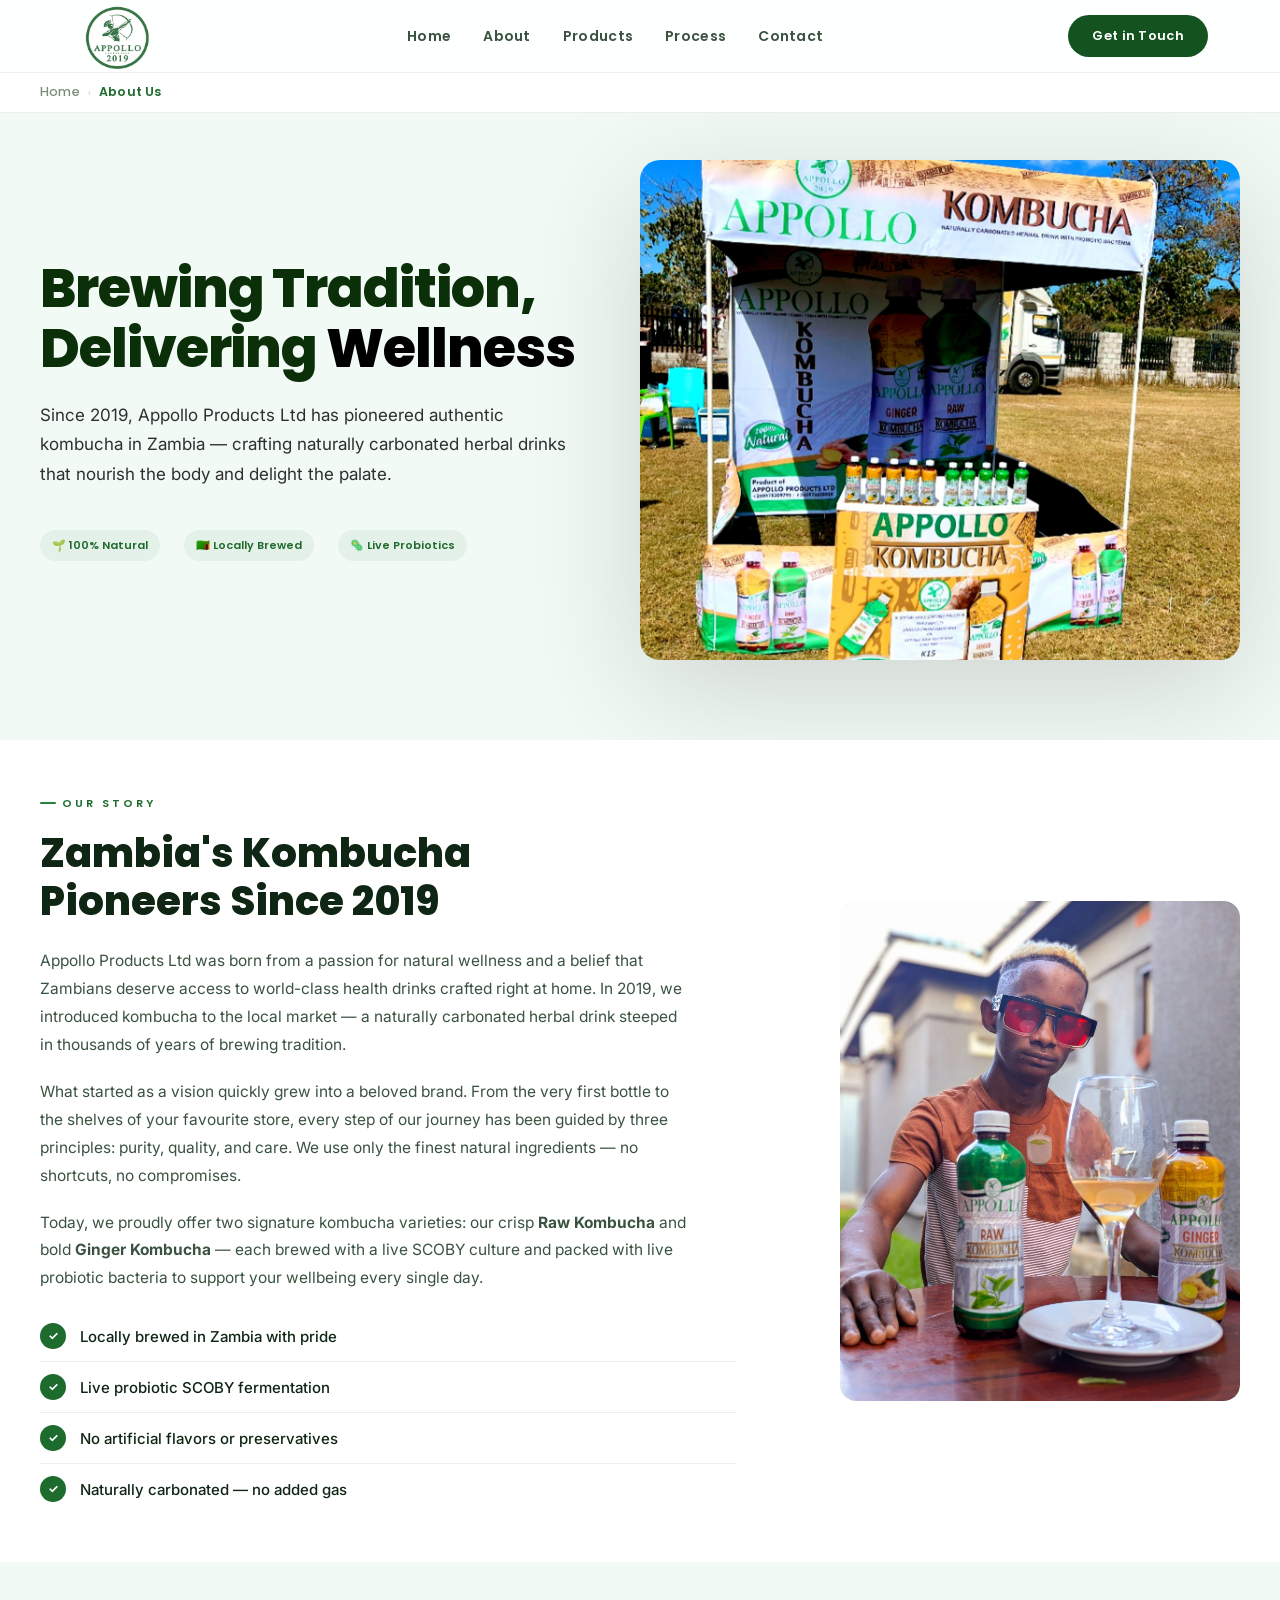
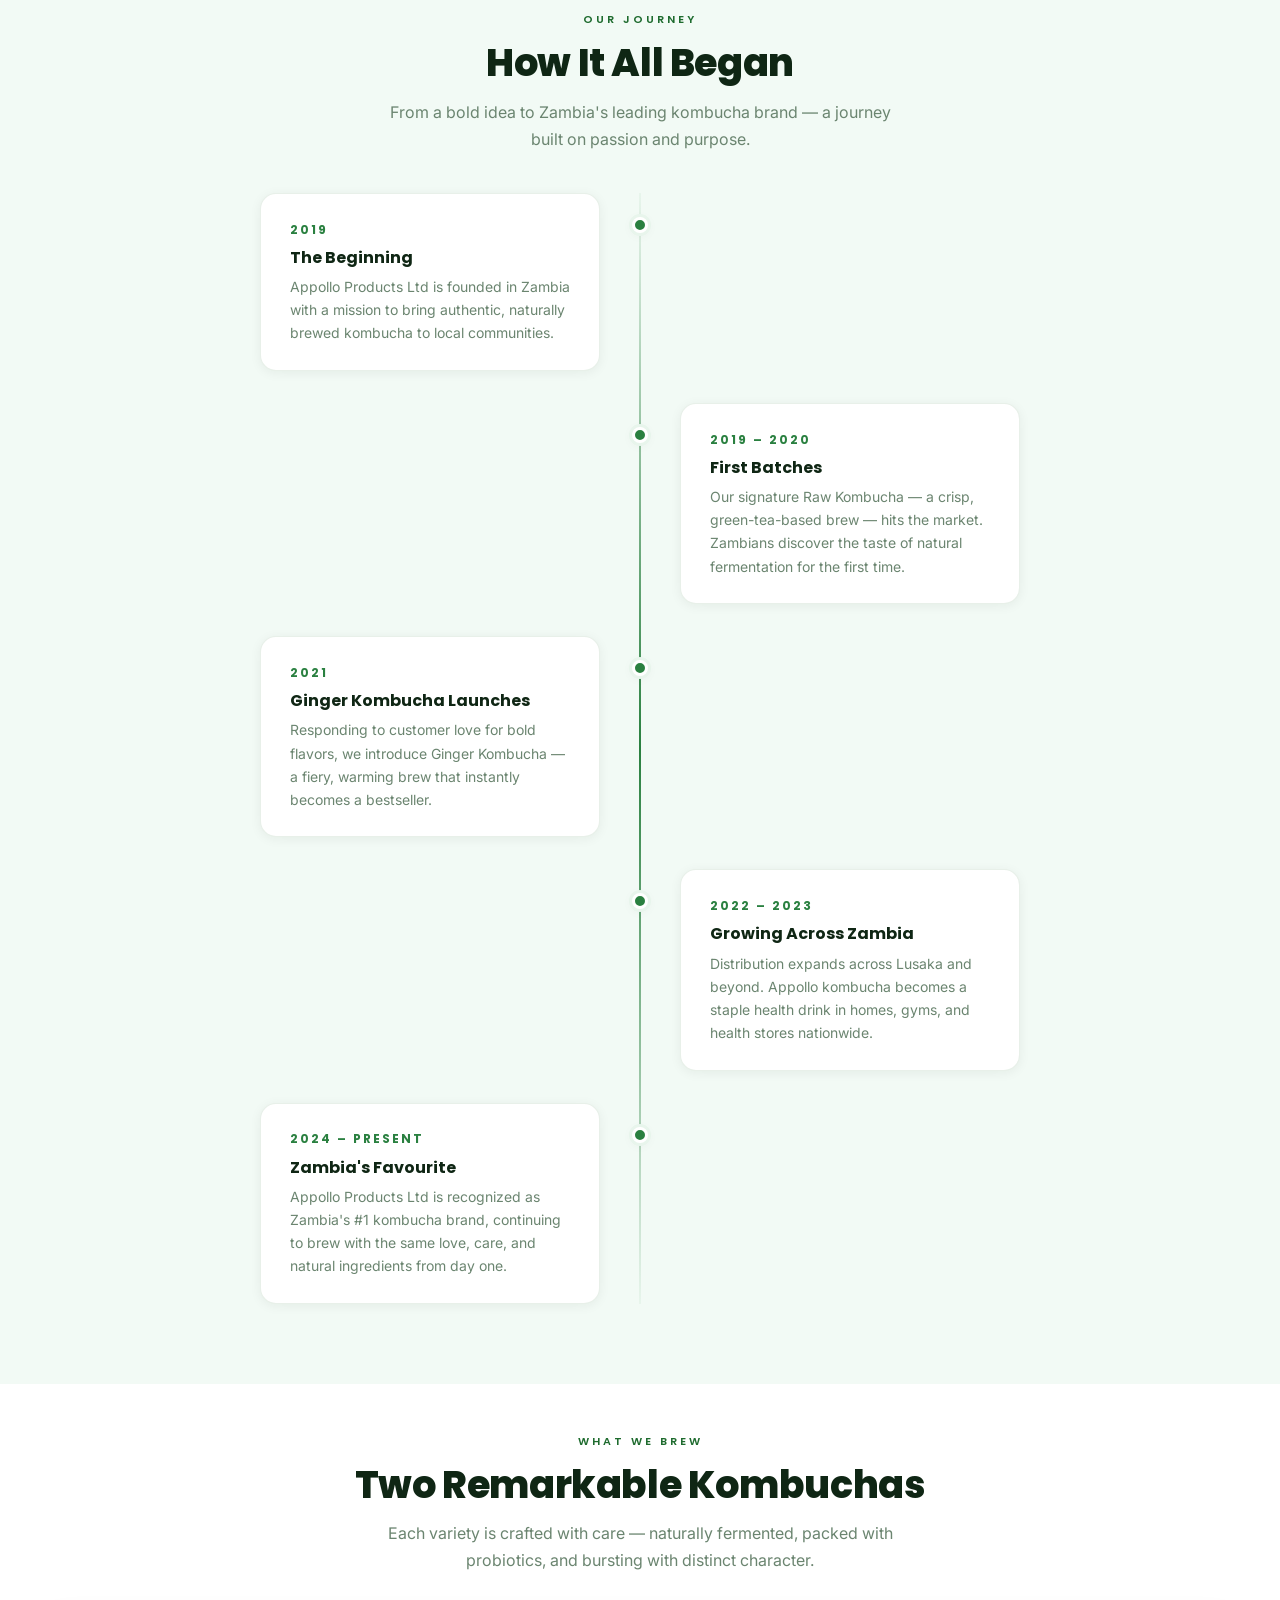
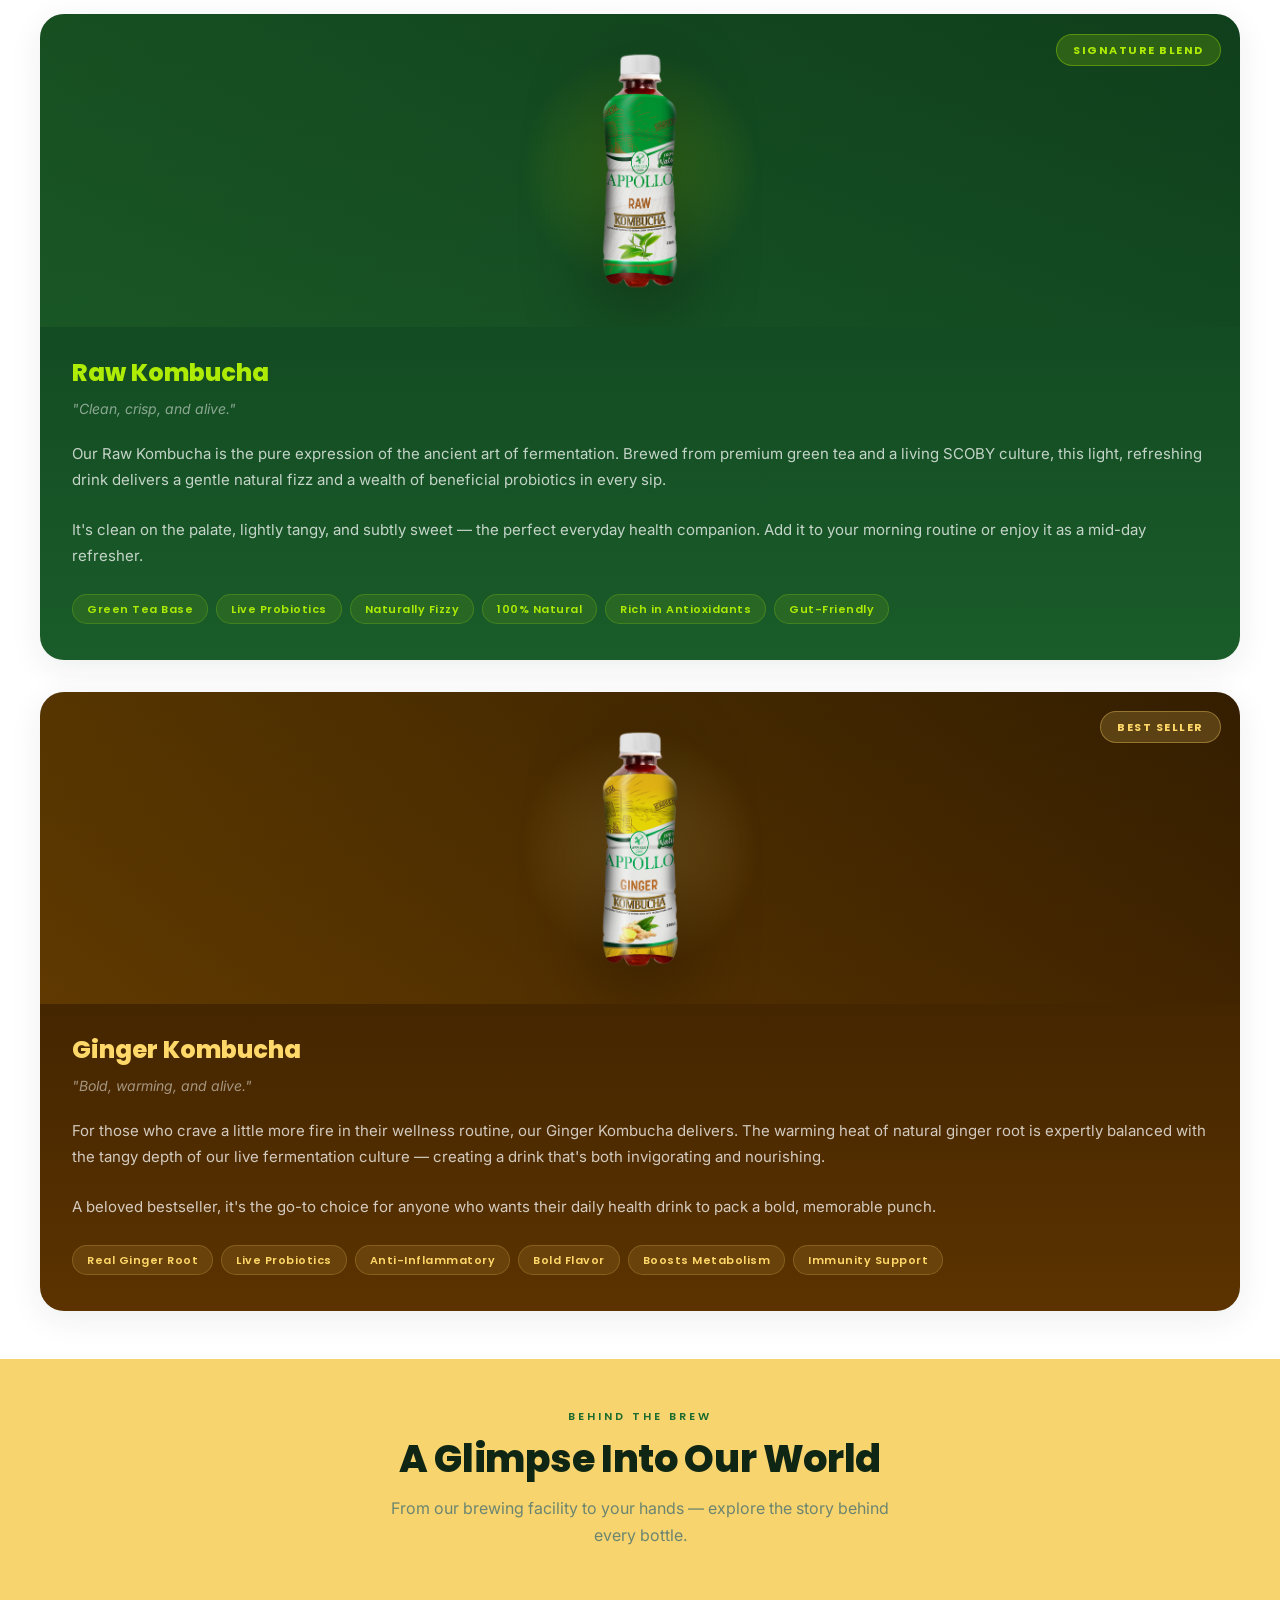
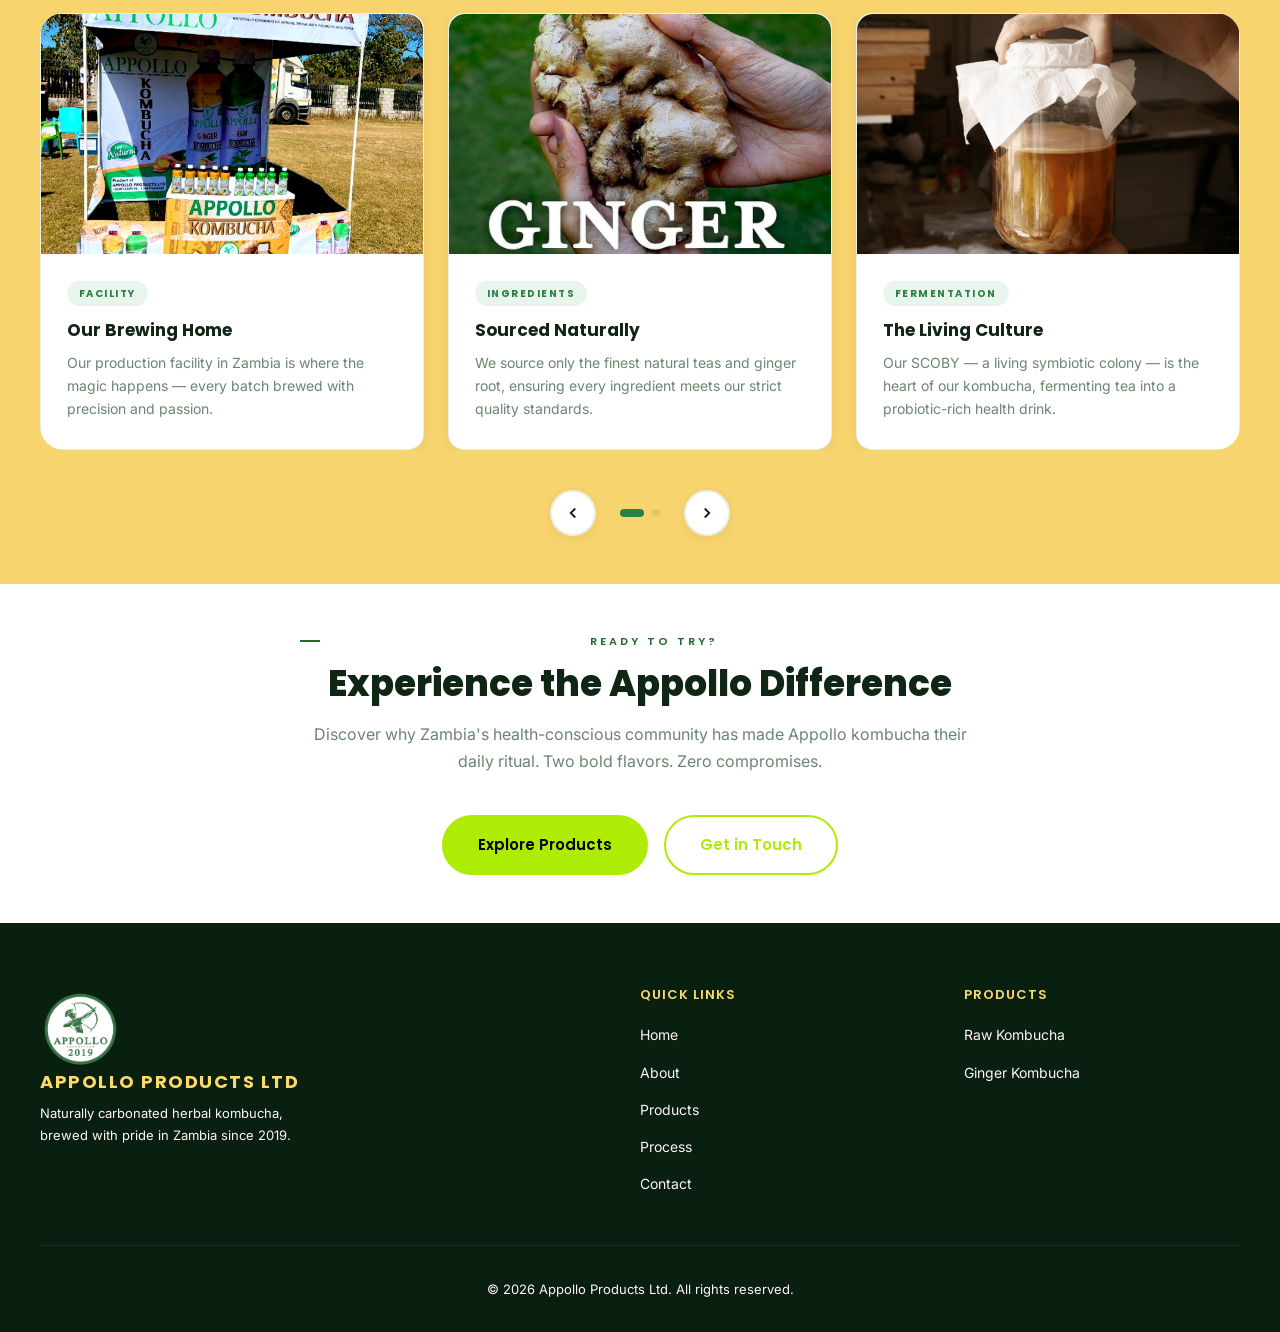
==== About.html @ 6df59295 "Add files via upload" ====
<!DOCTYPE html>
<html lang="en">

<head>
  <meta charset="UTF-8">
  <meta name="viewport" content="width=device-width, initial-scale=1.0">
  <title>About Us — Appollo Products | Zambia's Finest Kombucha</title>
  <meta name="description"
    content="Learn about Appollo Products Ltd — Zambia's pioneer kombucha brewer since 2019. Discover our Raw and Ginger kombucha crafted with 100% natural ingredients.">
  <link rel="preconnect" href="https://fonts.googleapis.com">
  <link rel="preconnect" href="https://fonts.gstatic.com" crossorigin>
  <link
    href="https://fonts.googleapis.com/css2?family=Inter:wght@300;400;500;600&family=Poppins:wght@400;500;600;700;800&display=swap"
    rel="stylesheet">
  <link rel="stylesheet" href="style.css">
  <style>
    /* ═══════════════════════════════════════════════
       BREADCRUMB BAR — sits below navbar, full width
       ═══════════════════════════════════════════════ */
    .breadcrumb-bar {
      position: fixed;
      top: 72px;
      /* matches navbar height */
      left: 0;
      right: 0;
      z-index: 99;
      background: rgba(255, 255, 255, 0.96);
      backdrop-filter: blur(8px);
      -webkit-backdrop-filter: blur(8px);
      border-bottom: 1px solid rgba(0, 0, 0, 0.07);
      padding: 0 2rem;
    }

    .breadcrumb-bar-inner {
      max-width: 1200px;
      margin: 0 auto;
      display: flex;
      align-items: center;
      height: 40px;
      gap: 0.5rem;
    }

    .breadcrumb-bar a,
    .breadcrumb-bar span {
      font-family: 'Poppins', sans-serif;
      font-size: 12.5px;
      font-weight: 500;
      color: rgba(11, 48, 9, 0.55);
      text-decoration: none;
      letter-spacing: 0.2px;
      transition: color 0.2s;
    }

    .breadcrumb-bar a:hover {
      color: #1e6b2e;
    }

    .breadcrumb-bar .bc-current {
      color: #1e6b2e;
      font-weight: 600;
    }

    .breadcrumb-bar .bc-sep {
      font-size: 10px;
      opacity: 0.35;
    }

    /* ═══════════════════════════════════════════════
       ABOUT PAGE — ADDITIONAL STYLES
       ═══════════════════════════════════════════════ */

    /* ── Page Hero — push down for navbar + breadcrumb ── */
    .page-hero {
      position: relative;
      padding: 160px 2rem 80px;
      min-height: 60vh;
      background-size: cover;
      overflow: hidden;
    }

    .page-hero::before {
      content: '';
      position: absolute;
      inset: 0;
      background: linear-gradient(135deg, var(--mint), var(--mint));
      z-index: 1;
    }

    .page-hero-shapes {
      position: absolute;
      inset: 0;
      pointer-events: none;
      overflow: hidden;
      z-index: 1;
    }

    .page-hero-content {
      position: relative;
      z-index: 2;
      max-width: 1200px;
      margin: 0 auto;
      width: 100%;
      display: flex;
      align-items: center;
      justify-content: space-between;
      gap: 4rem;
    }

    .page-hero-text {
      animation: heroTextIn 1s var(--ease-out) 0.2s both;
      flex: 1;
    }

    .page-hero-text .hero-badge {
      margin-bottom: 1.5rem;
    }

    .page-hero-text h1 {
      font-size: clamp(32px, 4.5vw, 54px);
      font-weight: 800;
      color: #0b3009;
      line-height: 1.1;
      margin-bottom: 1.4rem;
      letter-spacing: -0.02em;
    }

    .page-hero-text h1 span {
      color: black;
    }

    .page-hero-text p {
      color: rgba(2, 2, 2, 0.82);
      font-size: 17px;
      line-height: 1.75;
      max-width: 540px;
      margin-bottom: 2.5rem;
    }

    .hero-features {
      display: flex;
      gap: 1.5rem;
      flex-wrap: wrap;
    }

    .hero-feat-item {
      display: flex;
      align-items: center;
      gap: 0.6rem;
      font-family: 'Poppins', sans-serif;
      font-size: 13px;
      font-weight: 600;
      color: #1e6b2e;
      background: rgba(30, 107, 46, 0.06);
      padding: 8px 16px;
      border-radius: 40px;
    }

    .page-hero-img {
      display: flex;
      flex: 1;
      justify-content: center;
      align-items: center;
      animation: heroImgIn 1s var(--ease-out) 0.4s both;
      position: relative;
    }

    .page-hero-img-glow {
      position: absolute;
      width: 380px;
      height: 380px;
      background: radial-gradient(circle, rgba(174, 235, 5, 0.18) 0%, transparent 70%);
      border-radius: 50%;
      animation: glow-pulse 4s ease-in-out infinite;
      left: 50%;
      top: 50%;
      transform: translate(-50%, -50%);
      pointer-events: none;
    }

    .page-hero-img-container {
      position: relative;
      z-index: 2;
      width: 600px;
      height: 500px;
      display: flex;
      align-items: center;
      justify-content: center;
      animation: float 6s ease-in-out infinite;
    }

    .page-hero-img-container img {
      width: 100%;
      height: 100%;
      border-radius: 20px;
      object-fit: cover;
      filter: drop-shadow(0 30px 60px rgba(0, 0, 0, 0.15));
    }

    /* ── Story Section ── */
    .story-section {
      padding: 5rem 2rem;
      background: var(--white);
    }

    .story-section .section-inner {
      max-width: 1200px;
      margin: 0 auto;
    }

    .story-grid {
      display: grid;
      grid-template-columns: 1.2fr 0.8fr;
      gap: 2.5rem;
      align-items: center;
    }

    .story-text-col .section-label {
      font-family: 'Poppins', sans-serif;
      font-size: 11px;
      text-transform: uppercase;
      letter-spacing: 3px;
      color: var(--green);
      font-weight: 600;
      padding-left: 1.4rem;
      position: relative;
      margin-bottom: 1rem;
      display: inline-block;
    }

    .story-text-col .section-label::before {
      content: '';
      position: absolute;
      left: 0;
      top: 50%;
      transform: translateY(-50%);
      width: 16px;
      height: 2px;
      background: var(--green-mid);
      border-radius: 2px;
    }

    .story-text-col h2 {
      font-size: clamp(26px, 3.5vw, 40px);
      font-weight: 800;
      color: var(--text-heading);
      line-height: 1.2;
      margin-bottom: 1.4rem;
    }

    .story-text-col p {
      color: var(--text-body);
      font-size: 15.5px;
      line-height: 1.8;
      margin-bottom: 1.2rem;
      max-width: 650px;
    }

    .story-img-col {
      display: flex;
      justify-content: flex-end;
    }

    .img-placeholder {
      max-width: 300px;
      width: 100%;
      border-radius: var(--radius-md);
      overflow: hidden;
      background: linear-gradient(135deg, var(--green-light) 0%, #d6efdd 100%);
      display: flex;
      align-items: center;
      justify-content: center;
      flex-direction: column;
      gap: 0.8rem;
      color: var(--green);
      font-family: 'Poppins', sans-serif;
      font-size: 13px;
      font-weight: 600;
      letter-spacing: 0.5px;
      border: none;
      transition: transform 0.3s ease, box-shadow 0.3s ease;
      position: relative;
      align-items: center;
    }

    .img-placeholder:hover {
      transform: translateY(-4px);
      box-shadow: var(--shadow-md);
    }

    .img-placeholder img {
      width: 100%;
      height: 100%;
      object-fit: cover;
      position: absolute;
      inset: 0;
      border-radius: var(--radius-md);
    }

    .img-placeholder-icon {
      font-size: 36px;
      opacity: 0.5;
    }

    .img-placeholder-label {
      opacity: 0.7;
      text-align: center;
      padding: 0 1rem;
      line-height: 1.5;
    }

    .img-main {
      height: 500px;
      width: 400px;
      max-width: 550px;
    }

    .img-main img {
      width: 100%;
      height: 100%;
      object-fit: cover;
      border-radius: var(--radius-md);
    }

    .img-row {
      display: grid;
      grid-template-columns: 1fr 1fr;
      gap: 1.2rem;
    }

    .img-small {
      height: 100px;
    }

    .img-small {
      width: 200px;
    }

    /* ── Timeline / History ── */
    .history-section {
      padding: 5rem 2rem;
      background: var(--mint);
    }

    .history-section .section-inner {
      max-width: 1200px;
      margin: 0 auto;
    }

    .history-section .section-header {
      text-align: center;
      margin-bottom: 2.5rem;
    }

    .history-section .section-header .section-label {
      font-family: 'Poppins', sans-serif;
      font-size: 11px;
      text-transform: uppercase;
      letter-spacing: 3px;
      color: var(--green);
      font-weight: 600;
      display: block;
      margin-bottom: 0.7rem;
    }

    .history-section .section-header h2 {
      font-size: clamp(26px, 3vw, 38px);
      font-weight: 800;
      color: var(--text-heading);
      margin-bottom: 0.8rem;
    }

    .history-section .section-header p {
      color: var(--text-muted);
      font-size: 16px;
      max-width: 520px;
      margin: 0 auto;
    }

    .timeline {
      position: relative;
      max-width: 800px;
      margin: 0 auto;
    }

    .timeline::before {
      content: '';
      position: absolute;
      left: 50%;
      top: 0;
      bottom: 0;
      width: 2px;
      background: linear-gradient(to bottom, var(--green-light), var(--green-mid), var(--green-light));
      transform: translateX(-50%);
    }

    .timeline-item {
      display: flex;
      justify-content: flex-end;
      padding-right: calc(50% + 2.5rem);
      margin-bottom: 2rem;
      position: relative;
    }

    .timeline-item:nth-child(even) {
      justify-content: flex-start;
      padding-right: 0;
      padding-left: calc(50% + 2.5rem);
    }

    .timeline-dot {
      position: absolute;
      left: 50%;
      top: 1.5rem;
      transform: translateX(-50%);
      width: 16px;
      height: 16px;
      border-radius: 50%;
      background: var(--green-mid);
      border: 3px solid var(--white);
      box-shadow: 0 0 0 3px var(--green-light), var(--shadow-sm);
      z-index: 2;
    }

    .timeline-card {
      background: var(--white);
      border-radius: var(--radius-md);
      padding: 1.6rem 1.8rem;
      box-shadow: var(--shadow-sm);
      border: 1px solid var(--border);
      max-width: 340px;
      transition: transform 0.3s ease, box-shadow 0.3s ease;
    }

    .timeline-card:hover {
      transform: translateY(-4px);
      box-shadow: var(--shadow-md);
    }

    .timeline-year {
      font-family: 'Poppins', sans-serif;
      font-size: 12px;
      font-weight: 700;
      color: var(--green-mid);
      letter-spacing: 2px;
      text-transform: uppercase;
      margin-bottom: 0.5rem;
    }

    .timeline-card h3 {
      font-size: 16px;
      font-weight: 700;
      color: var(--text-heading);
      margin-bottom: 0.5rem;
    }

    .timeline-card p {
      font-size: 14px;
      color: var(--text-muted);
      line-height: 1.65;
    }

    /* ── Products Deep Dive ── */
    .products-deep {
      padding: 5rem 2rem;
      background: var(--white);
    }

    .products-deep .section-inner {
      max-width: 1200px;
      margin: 0 auto;
    }

    .products-deep .section-header {
      text-align: center;
      margin-bottom: 4.5rem;
    }

    .products-deep .section-header .section-label {
      font-family: 'Poppins', sans-serif;
      font-size: 11px;
      text-transform: uppercase;
      letter-spacing: 3px;
      color: var(--green);
      font-weight: 600;
      display: block;
      margin-bottom: 0.7rem;
    }

    .products-deep .section-header h2 {
      font-size: clamp(26px, 3vw, 38px);
      font-weight: 800;
      color: var(--text-heading);
      margin-bottom: 0.8rem;
    }

    .products-deep .section-header p {
      color: var(--text-muted);
      font-size: 16px;
      max-width: 540px;
      margin: 0 auto;
    }

    .product-deep-grid {
      display: grid;
      grid-template-columns: 1fr 1fr;
      gap: 3rem;
    }

    .product-deep-card {
      border-radius: var(--radius-lg);
      overflow: hidden;
      box-shadow: var(--shadow-md);
      transition: transform 0.35s var(--ease-out), box-shadow 0.35s ease;
      position: relative;
    }

    .product-deep-card:hover {
      transform: translateY(-8px);
      box-shadow: var(--shadow-lg);
    }

    .product-deep-card.raw {
      background: linear-gradient(180deg, #0d3b1a 0%, #1a5c2a 100%);
    }

    .product-deep-card.ginger {
      background: linear-gradient(180deg, #2b1800 0%, #5c3300 100%);
    }

    .product-deep-img-zone {
      height: 300px;
      display: flex;
      align-items: center;
      justify-content: center;
      position: relative;
      overflow: hidden;
    }

    .product-deep-card.raw .product-deep-img-zone {
      background: linear-gradient(135deg, rgba(46, 125, 50, 0.3) 0%, rgba(13, 59, 26, 0.1) 100%);
    }

    .product-deep-card.ginger .product-deep-img-zone {
      background: linear-gradient(135deg, rgba(184, 120, 0, 0.3) 0%, rgba(43, 24, 0, 0.1) 100%);
    }

    .product-deep-glow {
      position: absolute;
      width: 240px;
      height: 240px;
      border-radius: 50%;
      opacity: 0.25;
      animation: glow-pulse 4s ease-in-out infinite;
      left: 50%;
      top: 50%;
      transform: translate(-50%, -50%);
    }

    .product-deep-card.raw .product-deep-glow {
      background: radial-gradient(circle, #aeeb05 0%, transparent 70%);
    }

    .product-deep-card.ginger .product-deep-glow {
      background: radial-gradient(circle, #ffd86a 0%, transparent 70%);
    }

    .product-deep-img-holder {
      position: relative;
      z-index: 2;
      width: 210px;
      height: 320px;
      display: flex;
      align-items: center;
      justify-content: center;
      flex-direction: column;
      gap: 0.7rem;
      animation: float 6s ease-in-out infinite;
    }

    .product-deep-img-holder img {
      width: 100%;
      height: 100%;
      object-fit: contain;
      filter: drop-shadow(0 20px 40px rgba(0, 0, 0, 0.4));
    }

    .product-deep-img-holder.no-img {
      border-radius: var(--radius-md);
      border: 2px dashed rgba(255, 255, 255, 0.2);
      font-family: 'Poppins', sans-serif;
      font-size: 12px;
      color: rgba(255, 255, 255, 0.4);
      font-weight: 600;
      letter-spacing: 0.5px;
    }

    .product-deep-img-holder.no-img span {
      font-size: 32px;
      opacity: 0.4;
    }

    .product-deep-badge {
      position: absolute;
      top: 1.2rem;
      right: 1.2rem;
      font-family: 'Poppins', sans-serif;
      font-size: 11px;
      font-weight: 700;
      letter-spacing: 1.5px;
      text-transform: uppercase;
      padding: 6px 16px;
      border-radius: var(--radius-full);
      z-index: 5;
    }

    .product-deep-card.raw .product-deep-badge {
      background: rgba(174, 235, 5, 0.18);
      color: #aeeb05;
      border: 1px solid rgba(174, 235, 5, 0.35);
    }

    .product-deep-card.ginger .product-deep-badge {
      background: rgba(255, 216, 106, 0.18);
      color: var(--gold-warm);
      border: 1px solid rgba(255, 216, 106, 0.35);
    }

    .product-deep-info {
      padding: 2rem 2rem 2.2rem;
    }

    .product-deep-card.raw .product-deep-info h3 {
      color: #aeeb05;
    }

    .product-deep-card.ginger .product-deep-info h3 {
      color: var(--gold-warm);
    }

    .product-deep-info h3 {
      font-size: 24px;
      font-weight: 800;
      margin-bottom: 0.6rem;
    }

    .product-deep-info .tagline {
      font-size: 14px;
      font-style: italic;
      margin-bottom: 1.2rem;
      color: rgba(255, 255, 255, 0.5);
    }

    .product-deep-info p {
      font-size: 15px;
      line-height: 1.75;
      color: rgba(255, 255, 255, 0.75);
      margin-bottom: 1.5rem;
    }

    .product-traits {
      display: flex;
      flex-wrap: wrap;
      gap: 0.5rem;
    }

    .trait-tag {
      font-family: 'Poppins', sans-serif;
      font-size: 11px;
      font-weight: 600;
      padding: 5px 14px;
      border-radius: var(--radius-full);
      letter-spacing: 0.5px;
    }

    .product-deep-card.raw .trait-tag {
      background: rgba(174, 235, 5, 0.1);
      color: #aeeb05;
      border: 1px solid rgba(174, 235, 5, 0.2);
    }

    .product-deep-card.ginger .trait-tag {
      background: rgba(255, 216, 106, 0.1);
      color: var(--gold-warm);
      border: 1px solid rgba(255, 216, 106, 0.2);
    }


    /* ═══════════════════════════════════════════════
       GALLERY SLIDER — FIXED
       ═══════════════════════════════════════════════ */
    .about-slider-section {
      padding: 5rem 2rem;
      background: #f8d46f;
    }

    .about-slider-section .section-inner {
      max-width: 1200px;
      margin: 0 auto;
    }

    .about-slider-section .section-header {
      text-align: center;
      margin-bottom: 4rem;
    }

    .about-slider-section .section-header .section-label {
      font-family: 'Poppins', sans-serif;
      font-size: 11px;
      text-transform: uppercase;
      letter-spacing: 3px;
      color: var(--green);
      font-weight: 600;
      display: block;
      margin-bottom: 0.7rem;
    }

    .about-slider-section .section-header h2 {
      font-size: clamp(26px, 3vw, 38px);
      font-weight: 800;
      color: var(--text-heading);
      margin-bottom: 0.8rem;
    }

    .about-slider-section .section-header p {
      color: var(--text-muted);
      font-size: 16px;
      max-width: 520px;
      margin: 0 auto;
    }

    /* Outer clip — hides overflow */
    .slider-wrapper {
      overflow: hidden;
      border-radius: var(--radius-lg);
    }

    /* Track — flex row, no wrap */
    .about-slider-track {
      display: flex;
      gap: 1.5rem;
      transition: transform 0.5s cubic-bezier(0.25, 0.46, 0.45, 0.94);
      /* prevent height collapse */
      align-items: stretch;
    }

    /* Each card — fixed flex basis set by JS */
    .about-slide-card {
      flex-shrink: 0;
      background: var(--white);
      border-radius: var(--radius-md);
      overflow: hidden;
      box-shadow: var(--shadow-sm);
      border: 1px solid var(--border);
      transition: transform 0.3s ease, box-shadow 0.3s ease;
      display: flex;
      flex-direction: column;
    }

    .about-slide-card:hover {
      transform: translateY(-4px);
      box-shadow: var(--shadow-md);
    }

    /* Image zone — fixed height, image fills it completely */
    .slide-img-zone {
      position: relative;
      width: 100%;
      height: 220px;
      /* fixed height */
      overflow: hidden;
      background: linear-gradient(135deg, var(--green-light) 0%, #d4edd9 100%);
      border-radius: var(--radius-md) var(--radius-md) 0 0;
      flex-shrink: 0;
    }

    /* Real image — covers the zone with no gaps */
    .slide-img-zone img {
      position: absolute;
      inset: 0;
      width: 100%;
      height: 100%;
      object-fit: cover;
      /* fills zone, crops if needed — no gap, no zoom distortion */
      object-position: center;
      display: block;
    }

    /* Placeholder fallback (shown when no img tag inside) */
    .slide-img-placeholder {
      position: absolute;
      inset: 0;
      display: flex;
      flex-direction: column;
      align-items: center;
      justify-content: center;
      gap: 0.5rem;
      color: var(--green);
      font-family: 'Poppins', sans-serif;
      font-size: 12px;
      font-weight: 600;
      letter-spacing: 0.5px;
      border: 2px dashed rgba(30, 107, 46, 0.25);
      border-bottom: none;
    }

    .slide-img-placeholder .slide-img-placeholder-icon {
      font-size: 32px;
      opacity: 0.4;
    }

    .slide-img-placeholder .slide-img-placeholder-label {
      opacity: 0.6;
      text-align: center;
      padding: 0 1rem;
    }

    .slide-body {
      padding: 1.5rem 1.6rem 1.8rem;
      flex: 1;
    }

    .slide-tag {
      display: inline-block;
      background: var(--green-light);
      color: var(--green-mid);
      font-family: 'Poppins', sans-serif;
      font-size: 10px;
      font-weight: 700;
      letter-spacing: 1.5px;
      text-transform: uppercase;
      padding: 4px 12px;
      border-radius: var(--radius-full);
      margin-bottom: 0.8rem;
    }

    .slide-body h3 {
      font-size: 17px;
      font-weight: 700;
      color: var(--text-heading);
      margin-bottom: 0.6rem;
      line-height: 1.3;
    }

    .slide-body p {
      font-size: 14px;
      color: var(--text-muted);
      line-height: 1.65;
    }

    /* Slider controls */
    .slider-controls-row {
      display: flex;
      align-items: center;
      justify-content: center;
      gap: 1.5rem;
      margin-top: 2.5rem;
    }

    .about-slider-prev,
    .about-slider-next {
      width: 46px;
      height: 46px;
      border-radius: 50%;
      border: 2px solid var(--border);
      background: var(--white);
      display: flex;
      align-items: center;
      justify-content: center;
      color: var(--text-heading);
      cursor: pointer;
      transition: all 0.25s ease;
      box-shadow: var(--shadow-sm);
    }

    .about-slider-prev:hover,
    .about-slider-next:hover {
      background: var(--green-dark);
      border-color: var(--green-dark);
      color: white;
      transform: scale(1.08);
    }

    .about-slider-dots {
      display: flex;
      gap: 0.5rem;
      align-items: center;
    }

    .about-slider-dot {
      width: 8px;
      height: 8px;
      border-radius: 50%;
      background: var(--border);
      border: none;
      cursor: pointer;
      transition: all 0.25s ease;
      padding: 0;
    }

    .about-slider-dot.active {
      background: var(--green-mid);
      width: 24px;
      border-radius: 4px;
    }

    /* ── Stats Bar ── */
    .stats-bar {
      background: var(--green-dark);
      padding: 3rem 2rem;
    }

    .stats-bar .section-inner {
      max-width: 1200px;
      margin: 0 auto;
    }

    .stats-row {
      display: grid;
      grid-template-columns: repeat(4, 1fr);
      gap: 2rem;
      text-align: center;
    }

    .stat-block {
      padding: 1.5rem;
      border-right: 1px solid rgba(255, 255, 255, 0.1);
    }

    .stat-block:last-child {
      border-right: none;
    }

    .stat-block .num {
      font-family: 'Poppins', sans-serif;
      font-size: clamp(32px, 4vw, 48px);
      font-weight: 800;
      color: #aeeb05;
      line-height: 1;
      margin-bottom: 0.5rem;
    }

    .stat-block .label {
      font-size: 13px;
      color: rgba(255, 255, 255, 0.55);
      font-weight: 500;
      letter-spacing: 0.5px;
    }

    /* ── CTA Strip ── */
    .cta-strip {
      padding: 4rem 2rem;
      background: var(--white);
      text-align: center;
    }

    .cta-strip .section-inner {
      max-width: 680px;
      margin: 0 auto;
    }
      
    .cta-strip .section-label {
      font-family: 'Poppins', sans-serif;
      font-size: 11px;
      text-transform: uppercase;
      letter-spacing: 3px;
      color: var(--green);
      font-weight: 600;
      display: block;
      margin-bottom: 0.7rem;
    }

    .cta-strip h2 {
      font-size: clamp(26px, 3vw, 36px);
      font-weight: 800;
      color: var(--text-heading);
      margin-bottom: 1rem;
    }

    .cta-strip p {
      color: var(--text-muted);
      font-size: 16px;
      margin-bottom: 2.5rem;
      line-height: 1.7;
    }

    .cta-strip-btns {
      display: flex;
      gap: 1rem;
      justify-content: center;
      flex-wrap: wrap;
    }

    /* ══ RESPONSIVE ══ */
    .reveal-up.visible,
    .reveal-left.visible,
    .reveal-right.visible,
    .stagger.visible > * {
      opacity: 1 !important;
      transform: none !important;
    }

    img { opacity: 1 !important; }

    @media (max-width: 1100px) {
      .product-deep-grid {
        grid-template-columns: 1fr 1fr;
        gap: 2rem;
      }

      .stats-row {
        grid-template-columns: repeat(2, 1fr);
      }

      .stat-block {
        border-right: none;
        border-bottom: 1px solid rgba(255, 255, 255, 0.1);
      }

      .stat-block:nth-child(2n) {
        border-bottom: 1px solid rgba(255, 255, 255, 0.1);
      }

      .stat-block:last-child {
        border-bottom: none;
      }
    }

    @media (max-width: 900px) {
      .story-grid {
        grid-template-columns: 1fr;
        gap: 3rem;
      }

      .page-hero-content {
        flex-direction: column;
        text-align: center;
        gap: 2.5rem;
      }

      .page-hero-text p {
        margin: 0 auto 2rem;
      }

      .hero-features {
        justify-content: center;
      }

      .page-hero-img-container {
        width: 260px;
        height: 280px;
        margin: 0 auto;
      }

      .timeline::before {
        left: 20px;
      }

      .timeline-item,
      .timeline-item:nth-child(even) {
        padding-left: 4rem;
        padding-right: 0;
        justify-content: flex-start;
      }

      .timeline-dot {
        left: 20px;
        transform: none;
      }

      .timeline-card {
        max-width: 100%;
      }
    }

    @media (max-width: 768px) {
      .breadcrumb-bar {
        top: 64px;
      }
      

      .page-hero {
        padding: 120px 1.5rem 40px;
        min-height: auto;
      }

      .page-hero-content {
        flex-direction: column;
        text-align: center;
        gap: 2rem;
      }

      .page-hero-text p {
        margin: 0 auto 1.5rem;
      }

      .hero-features {
        justify-content: center;
      }

      .page-hero-img-container {
        width: 100%;
        max-width: 400px;
        height: auto;
        margin: 0 auto;
      }

      .page-hero-img-container img {
        height: auto;
        object-fit: contain;
      }

      .page-hero-img-glow {
        width: 200px;
        height: 200px;
      }

      /* Story section */
      .story-grid {
        grid-template-columns: 1fr;
        gap: 2rem;
      }

      .about-img-wrap {
        width: 100%;
        max-width: 320px;
        height: auto;
        margin: 0 auto 1.5rem;
      }

      .img-placeholder {
        height: auto;
        aspect-ratio: 1/1.2;
      }

      .since-badge {
        width: 80px;
        height: 80px;
        top: -30px;
        left: 0;
      }

      .since-badge .year {
        font-size: 22px;
      }

      .since-badge .since-text {
        font-size: 9px;
      }

      .img-row {
        grid-template-columns: 1fr 1fr;
        gap: 0.75rem;
      }

      .img-main {
        width: 100%;
        height: auto;
        aspect-ratio: 3/4;
      }
     .img-main img{
      object-fit: contain;
      background: #fff;
     }
     .img-small {
        height: auto;
        aspect-ratio: 1/1;

     }
     
      }

      /* Product deep dive grid — stack to 1 column */
      .product-deep-grid {
        grid-template-columns: 1fr;
        gap: 2rem;
      }

      .product-deep-img-zone {
        height: auto;
        padding: 2rem 0;
      }

      .product-deep-img-holder {
        height: auto;
        width: 180px;
      }

      .product-deep-img-holder img {
        width: 100%;
        height: auto;
        object-fit: contain;
      }

      .product-deep-body {
        padding: 1.5rem;
      }

      /* Section padding */
      .story-section,
      .history-section,
      .products-deep,
      .about-slider-section {
        padding: 3rem 1.25rem;
      }

      .cta-strip {
        padding: 3rem 1.25rem;
      }

      /* Gallery slider */
      .about-slide-card {
        background: #fff;
        min-height: 400px;
      }

      .slide-img-zone {
        height: 240px;
        display: block;
      }

      .slide-img-zone img {
        width: 100%;
        height: 100%;
        object-fit: cover;
        opacity: 1;
      }

      /* Section headers */
      .section-header {
        margin-bottom: 2.5rem;
      }

      .products-deep .section-header {
        margin-bottom: 2.5rem;
      }

      /* Hero feature pills */
      .hero-feat-item {
        font-size: 11px;
        padding: 6px 12px;
      }
    

    @media (max-width: 576px) {
      .page-hero {
        padding: 115px 1rem 30px;
      }

      .page-hero-text h1 {
        font-size: 28px;
      }

      .page-hero-text p {
        font-size: 15px;
      }

      .page-hero-img-container {
        max-width: 260px;
      }

      .img-row {
        grid-template-columns: 1fr;
        gap: 0.75rem;
      }

      .img-small {
        height: 160px;
      }

      .img-main {
        height: 180px;
      }

      .about-img-wrap {
        max-width: 220px;
      }

      .stats-row {
        grid-template-columns: 1fr 1fr;
      }



      .story-section,
      .history-section,
      .products-deep,
      .about-slider-section {
        padding: 2.5rem 1rem;
      }

      /* Ensure zones remain large enough for bottles */
      .product-deep-img-zone {
        height: 240px;
      }
      .slide-img-zone {
        height: 240px;
      }

      /* Timeline */
      .timeline::before {
        left: 16px;
      }

      .timeline-item,
      .timeline-item:nth-child(even) {
        padding-left: 3.5rem;
        padding-right: 0;
      }

      .timeline-dot {
        left: 16px;
      }
    }

    @media (max-width: 400px) {
      .page-hero {
        padding: 110px 1rem 25px;
      }

      .page-hero-text h1 {
        font-size: 24px;
      }

      .hero-features {
        gap: 0.5rem;
      }

      .hero-feat-item {
        font-size: 10px;
        padding: 5px 10px;
      }

      .stats-row {
        grid-template-columns: 1fr;
      }

      .stat-block {
        border-right: none;
        border-bottom: 1px solid rgba(255, 255, 255, 0.1);
      }

      .cta-strip-btns {
        flex-direction: column;
        align-items: center;
      }

      .about-img-wrap {
        max-width: 200px;
      }

      .since-badge {
        width: 65px;
        height: 65px;
        top: -25px;
      }

      .since-badge .year {
        font-size: 18px;
      }
    }
  </style>
</head>

<body>

  <!-- ✅ NAVBAR -->
  <nav id="navbar">
    <div class="nav-inner">
      <a href="index.html" class="nav-logo" id="navLogo">
        <img src="Assets/LOGO (2).webp" alt="Appollo Logo" class="nav-logo-img">
      </a>
      <ul class="nav-links" id="navLinks">
        <li><a href="index.html" class="nav-link">Home</a></li>
        <li><a href="About.html" class="nav-link active">About</a></li>
        <li><a href="Products.html" class="nav-link">Products</a></li>
        <li><a href="index.html#process" class="nav-link">Process</a></li>
        <li><a href="index.html#contact" class="nav-link">Contact</a></li>
      </ul>
      <a href="index.html#contact" class="nav-cta" id="navCta">Get in Touch</a>
      <button class="mobile-toggle" id="mobileToggle" aria-label="Toggle menu">
        <span></span><span></span><span></span>
      </button>
    </div>
  </nav>

  <!-- ✅ BREADCRUMB BAR — fixed below navbar, always visible -->
  <div class="breadcrumb-bar">
    <div class="breadcrumb-bar-inner">
      <a href="index.html">Home</a>
      <span class="bc-sep">›</span>
      <span class="bc-current">About Us</span>
    </div>
  </div>

  <!-- ✅ HERO SECTION — no breadcrumb inside, padding accounts for both bars -->
  <section class="page-hero">
    <div class="page-hero-content">
      <!-- LEFT TEXT -->
      <div class="page-hero-text">
        <h1>
          Brewing Tradition,<br>
          Delivering <span>Wellness</span>
        </h1>
        <p>
          Since 2019, Appollo Products Ltd has pioneered authentic kombucha in Zambia — crafting naturally carbonated
          herbal drinks that nourish the body and delight the palate.
        </p>
        <div class="hero-features">
          <div class="hero-feat-item">🌱 100% Natural</div>
          <div class="hero-feat-item">🇿🇲 Locally Brewed</div>
          <div class="hero-feat-item">🦠 Live Probiotics</div>
        </div>
      </div>
      <!-- RIGHT IMAGE -->
      <div class="page-hero-img">
        <div class="page-hero-img-glow"></div>
        <div class="page-hero-img-container">
          <img src="Assets/production.jpg" alt="Appollo Kombucha">
        </div>
      </div>
    </div>
  </section>

  <!-- STORY SECTION -->
  <section class="story-section" id="our-story">
    <div class="section-inner">
      <div class="story-grid">
        <div class="story-text-col reveal-left">
          <div class="section-label">Our Story</div>
          <h2>Zambia's Kombucha<br>Pioneers Since 2019</h2>
          <p>Appollo Products Ltd was born from a passion for natural wellness and a belief that Zambians deserve access
            to world-class health drinks crafted right at home. In 2019, we introduced kombucha to the local market — a
            naturally carbonated herbal drink steeped in thousands of years of brewing tradition.</p>
          <p>What started as a vision quickly grew into a beloved brand. From the very first bottle to the shelves of
            your favourite store, every step of our journey has been guided by three principles: purity, quality, and
            care. We use only the finest natural ingredients — no shortcuts, no compromises.</p>
          <p>Today, we proudly offer two signature kombucha varieties: our crisp <strong>Raw Kombucha</strong> and bold
            <strong>Ginger Kombucha</strong> — each brewed with a live SCOBY culture and packed with live probiotic
            bacteria to support your wellbeing every single day.
          </p>
          <ul class="about-features" style="margin-top: 0.8rem;">
            <li>
              <div class="check">✓</div> Locally brewed in Zambia with pride
            </li>
            <li>
              <div class="check">✓</div> Live probiotic SCOBY fermentation
            </li>
            <li>
              <div class="check">✓</div> No artificial flavors or preservatives
            </li>
            <li>
              <div class="check">✓</div> Naturally carbonated — no added gas
            </li>
          </ul>
        </div>
        <div class="story-img-col reveal-right">
          <div class="img-placeholder img-main">
            <img src="Assets/About1.jpg" alt="Appollo Kombucha Bottle" onerror="this.style.display='none'">
            <div class="img-placeholder-icon">🍵</div>
            <div class="img-placeholder-label"></div>
          </div>
        </div>
      </div>
    </div>
  </section>

  <!-- HISTORY / TIMELINE -->
  <section class="history-section" id="history">
    <div class="section-inner">
      <div class="section-header reveal-up">
        <span class="section-label">Our Journey</span>
        <h2>How It All Began</h2>
        <p>From a bold idea to Zambia's leading kombucha brand — a journey built on passion and purpose.</p>
      </div>
      <div class="timeline">
        <div class="timeline-item reveal-left">
          <div class="timeline-dot"></div>
          <div class="timeline-card">
            <div class="timeline-year">2019</div>
            <h3>The Beginning</h3>
            <p>Appollo Products Ltd is founded in Zambia with a mission to bring authentic, naturally brewed kombucha to
              local communities.</p>
          </div>
        </div>
        <div class="timeline-item reveal-right">
          <div class="timeline-dot"></div>
          <div class="timeline-card">
            <div class="timeline-year">2019 – 2020</div>
            <h3>First Batches</h3>
            <p>Our signature Raw Kombucha — a crisp, green-tea-based brew — hits the market. Zambians discover the taste
              of natural fermentation for the first time.</p>
          </div>
        </div>
        <div class="timeline-item reveal-left">
          <div class="timeline-dot"></div>
          <div class="timeline-card">
            <div class="timeline-year">2021</div>
            <h3>Ginger Kombucha Launches</h3>
            <p>Responding to customer love for bold flavors, we introduce Ginger Kombucha — a fiery, warming brew that
              instantly becomes a bestseller.</p>
          </div>
        </div>
        <div class="timeline-item reveal-right">
          <div class="timeline-dot"></div>
          <div class="timeline-card">
            <div class="timeline-year">2022 – 2023</div>
            <h3>Growing Across Zambia</h3>
            <p>Distribution expands across Lusaka and beyond. Appollo kombucha becomes a staple health drink in homes,
              gyms, and health stores nationwide.</p>
          </div>
        </div>
        <div class="timeline-item reveal-left">
          <div class="timeline-dot"></div>
          <div class="timeline-card">
            <div class="timeline-year">2024 – Present</div>
            <h3>Zambia's Favourite</h3>
            <p>Appollo Products Ltd is recognized as Zambia's #1 kombucha brand, continuing to brew with the same love,
              care, and natural ingredients from day one.</p>
          </div>
        </div>
      </div>
    </div>
  </section>

  <!-- PRODUCTS DEEP DIVE -->
  <section class="products-deep" id="our-products">
    <div class="section-inner">
      <div class="section-header reveal-up">
        <span class="section-label">What We Brew</span>
        <h2>Two Remarkable Kombuchas</h2>
        <p>Each variety is crafted with care — naturally fermented, packed with probiotics, and bursting with distinct
          character.</p>
      </div>
      <div class="product-deep-grid stagger">
        <div class="product-deep-card raw">
          <div class="product-deep-badge">Signature Blend</div>
          <div class="product-deep-img-zone">
            <div class="product-deep-glow"></div>
            <div class="product-deep-img-holder">
              <img src="Assets/Raww.png" alt="Appollo Raw Kombucha">
            </div>
          </div>
          <div class="product-deep-info">
            <h3>Raw Kombucha</h3>
            <p class="tagline">"Clean, crisp, and alive."</p>
            <p>Our Raw Kombucha is the pure expression of the ancient art of fermentation. Brewed from premium green tea
              and a living SCOBY culture, this light, refreshing drink delivers a gentle natural fizz and a wealth of
              beneficial probiotics in every sip.</p>
            <p>It's clean on the palate, lightly tangy, and subtly sweet — the perfect everyday health companion. Add it
              to your morning routine or enjoy it as a mid-day refresher.</p>
            <div class="product-traits">
              <span class="trait-tag">Green Tea Base</span>
              <span class="trait-tag">Live Probiotics</span>
              <span class="trait-tag">Naturally Fizzy</span>
              <span class="trait-tag">100% Natural</span>
              <span class="trait-tag">Rich in Antioxidants</span>
              <span class="trait-tag">Gut-Friendly</span>
            </div>
          </div>
        </div>
        <div class="product-deep-card ginger">
          <div class="product-deep-badge">Best Seller</div>
          <div class="product-deep-img-zone">
            <div class="product-deep-glow"></div>
            <div class="product-deep-img-holder">
              <img src="Assets/Gingerr.png" alt="Appollo Ginger Kombucha">
            </div>
          </div>
          <div class="product-deep-info">
            <h3>Ginger Kombucha</h3>
            <p class="tagline">"Bold, warming, and alive."</p>
            <p>For those who crave a little more fire in their wellness routine, our Ginger Kombucha delivers. The
              warming heat of natural ginger root is expertly balanced with the tangy depth of our live fermentation
              culture — creating a drink that's both invigorating and nourishing.</p>
            <p>A beloved bestseller, it's the go-to choice for anyone who wants their daily health drink to pack a bold,
              memorable punch.</p>
            <div class="product-traits">
              <span class="trait-tag">Real Ginger Root</span>
              <span class="trait-tag">Live Probiotics</span>
              <span class="trait-tag">Anti-Inflammatory</span>
              <span class="trait-tag">Bold Flavor</span>
              <span class="trait-tag">Boosts Metabolism</span>
              <span class="trait-tag">Immunity Support</span>
            </div>
          </div>
        </div>
      </div>
    </div>
  </section>

  <!-- GALLERY SLIDER — FIXED -->
  <section class="about-slider-section" id="gallery">
    <div class="section-inner">
      <div class="section-header reveal-up">
        <span class="section-label">Behind The Brew</span>
        <h2>A Glimpse Into Our World</h2>
        <p>From our brewing facility to your hands — explore the story behind every bottle.</p>
      </div>

      <div class="slider-wrapper">
        <div class="about-slider-track" id="aboutSliderTrack">

          <!-- Card 1 — Production -->
          <div class="about-slide-card">
            <div class="slide-img-zone">
              <img src="Assets/production.jpg" alt="Our Brewing Facility">
            </div>
            <div class="slide-body">
              <span class="slide-tag">Facility</span>
              <h3>Our Brewing Home</h3>
              <p>Our production facility in Zambia is where the magic happens — every batch brewed with precision and
                passion.</p>
            </div>
          </div>

          <!-- Card 2 — Ingredients -->
          <div class="about-slide-card">
            <div class="slide-img-zone">
              <img src="Assets/ginger.jpg" alt="Natural Ingredients">
            </div>
            <div class="slide-body">
              <span class="slide-tag">Ingredients</span>
              <h3>Sourced Naturally</h3>
              <p>We source only the finest natural teas and ginger root, ensuring every ingredient meets our strict
                quality standards.</p>
            </div>
          </div>

          <!-- Card 3 — Fermentation -->
          <div class="about-slide-card">
            <div class="slide-img-zone">
              <img src="Assets/fermentationn.webp" alt="Fermentation Culture">
            </div>
            <div class="slide-body">
              <span class="slide-tag">Fermentation</span>
              <h3>The Living Culture</h3>
              <p>Our SCOBY — a living symbiotic colony — is the heart of our kombucha, fermenting tea into a
                probiotic-rich health drink.</p>
            </div>
          </div>

          <!-- Card 4 — Packaging -->
          <div class="about-slide-card">
            <div class="slide-img-zone">
              <img src="Assets/packaging.jpg" alt="Bottling and Packaging">
            </div>
            <div class="slide-body">
              <span class="slide-tag">Bottling</span>
              <h3>Sealed With Care</h3>
              <p>Each bottle is carefully filled and sealed to preserve natural carbonation, live cultures, and peak
                freshness.</p>
            </div>
          </div>

        </div><!-- end track -->
      </div><!-- end slider-wrapper -->

      <div class="slider-controls-row">
        <button class="about-slider-prev" id="aboutSliderPrev" aria-label="Previous slide">
          <svg width="18" height="18" viewBox="0 0 24 24" fill="none" stroke="currentColor" stroke-width="2.5">
            <path d="M15 18l-6-6 6-6" />
          </svg>
        </button>
        <div class="about-slider-dots" id="aboutSliderDots"></div>
        <button class="about-slider-next" id="aboutSliderNext" aria-label="Next slide">
          <svg width="18" height="18" viewBox="0 0 24 24" fill="none" stroke="currentColor" stroke-width="2.5">
            <path d="M9 18l6-6-6-6" />
          </svg>
        </button>
      </div>
    </div>
  </section>



  <!-- CTA STRIP -->
  <section class="cta-strip reveal-up">
    <div class="section-inner">
      <span class="section-label">Ready to Try?</span>
      <h2>Experience the Appollo Difference</h2>
      <p>Discover why Zambia's health-conscious community has made Appollo kombucha their daily ritual. Two bold
        flavors. Zero compromises.</p>
      <div class="cta-strip-btns">
        <a href="index.html#products" class="btn-primary">Explore Products</a>
        <a href="index.html#contact" class="btn-outline">Get in Touch</a>
      </div>
    </div>
  </section>

  <!-- FOOTER -->
  <footer id="footer">
    <div class="footer-inner">
      <div class="footer-top">
        <div class="footer-brand-col">
          <div class="footer-brand-row">
            <img src="Assets/LOGO (2).webp" alt="Appollo Logo" class="footer-logo-img">
            <div>
              <div class="footer-brand">APPOLLO PRODUCTS LTD</div>
              <div class="footer-tagline">Naturally carbonated herbal kombucha,<br>brewed with pride in Zambia since
                2019.</div>
            </div>
          </div>
        </div>
        <div class="footer-col">
          <h4>Quick Links</h4>
          <ul>
            <li><a href="index.html">Home</a></li>
            <li><a href="About.html">About</a></li>
            <li><a href="index.html#products">Products</a></li>
            <li><a href="index.html#process">Process</a></li>
            <li><a href="index.html#contact">Contact</a></li>
          </ul>
        </div>
        <div class="footer-col">
          <h4>Products</h4>
          <ul>
            <li><a href="index.html#products">Raw Kombucha</a></li>
            <li><a href="index.html#products">Ginger Kombucha</a></li>
          </ul>
        </div>
      </div>
      <div class="footer-bottom">
        <p>© 2026 Appollo Products Ltd. All rights reserved.</p>
      </div>
    </div>
  </footer>

  <script src="script.js"></script>
  <script>
    /* ═══════════════════════════════════════════════
       ABOUT PAGE — GALLERY SLIDER (FIXED)
       ═══════════════════════════════════════════════ */
    (function () {
      const track = document.getElementById('aboutSliderTrack');
      const prevBtn = document.getElementById('aboutSliderPrev');
      const nextBtn = document.getElementById('aboutSliderNext');
      const dotsCont = document.getElementById('aboutSliderDots');
      if (!track) return;

      const cards = Array.from(track.querySelectorAll('.about-slide-card'));
      const GAP = 24; // px — matches CSS gap: 1.5rem ≈ 24px
      let cpv = getCardsPerView();
      let current = 0;
      let timer;

      function getCardsPerView() {
        if (window.innerWidth <= 640) return 1;
        if (window.innerWidth <= 1024) return 2;
        return 3;
      }

      function maxIndex() {
        return Math.max(0, cards.length - cpv);
      }

      /* Set every card to the exact same computed width */
      function setCardWidths() {
        const containerW = track.parentElement.offsetWidth; // slider-wrapper width
        const cardW = (containerW - GAP * (cpv - 1)) / cpv;
        cards.forEach(c => {
          c.style.width = cardW + 'px';
          c.style.minWidth = cardW + 'px';
          c.style.maxWidth = cardW + 'px';
        });
        return cardW;
      }

      function update() {
        const cardW = setCardWidths();
        const offset = current * (cardW + GAP);
        track.style.transform = `translateX(-${offset}px)`;
        dotsCont.querySelectorAll('.about-slider-dot').forEach((d, i) => {
          d.classList.toggle('active', i === current);
        });
      }

      function buildDots() {
        dotsCont.innerHTML = '';
        const total = maxIndex() + 1;
        for (let i = 0; i < total; i++) {
          const d = document.createElement('button');
          d.className = 'about-slider-dot' + (i === current ? ' active' : '');
          d.setAttribute('aria-label', `Slide ${i + 1}`);
          d.addEventListener('click', () => goTo(i));
          dotsCont.appendChild(d);
        }
      }

      function goTo(i) {
        current = Math.max(0, Math.min(i, maxIndex()));
        update();
        resetTimer();
      }

      function next() { goTo(current >= maxIndex() ? 0 : current + 1); }
      function prev() { goTo(current <= 0 ? maxIndex() : current - 1); }

      function startTimer() { timer = setInterval(next, 5000); }
      function resetTimer() { clearInterval(timer); startTimer(); }

      prevBtn.addEventListener('click', prev);
      nextBtn.addEventListener('click', next);

      /* Touch / swipe */
      let touchStartX = 0;
      track.addEventListener('touchstart', e => { touchStartX = e.changedTouches[0].screenX; }, { passive: true });
      track.addEventListener('touchend', e => {
        const diff = touchStartX - e.changedTouches[0].screenX;
        if (Math.abs(diff) > 50) diff > 0 ? next() : prev();
      }, { passive: true });

      /* Recalc on resize */
      let rto;
      window.addEventListener('resize', () => {
        clearTimeout(rto);
        rto = setTimeout(() => {
          cpv = getCardsPerView();
          if (current > maxIndex()) current = maxIndex();
          buildDots();
          update();
        }, 150);
      });

      /* Init */
      buildDots();
      update();
      startTimer();
    })();
  </script>
</body>

</html>
---- style.css ----
/* ═══════════════════════════════════════════════
   APPOLLO PRODUCTS — PREMIUM KOMBUCHA
   Clean · Modern · Fully Responsive · High-End
   ═══════════════════════════════════════════════ */

* {
  margin: 0;
  padding: 0;
  box-sizing: border-box;
}

:root {
  --green-deep: #0d3b1a;
  --green-dark: #145220;
  --green: #1e6b2e;
  --green-mid: #2a8040;
  --green-light: #e8f5ec;
  --mint: #f2faf5;
  --white: #ffffff;
  --off-white: #fafcfa;
  --cream: #fdf9f0;
  --gold: #b87800;
  --gold-light: #d4960a;
  --gold-pale: #fff8e0;
  --gold-warm: #ffd86a;
  --text-dark: #111a13;
  --text-heading: #0f2614;
  --text-body: #3a5340;
  --text-muted: #6b8570;
  --border: #1e6b2e1a;
  --shadow-sm: 0 2px 12px #0f26140f;
  --shadow-md: 0 8px 32px #0f261414;
  --shadow-lg: 0 20px 60px #0f26141f;
  --shadow-gold: 0 8px 32px #b8780026;
  --radius-sm: 10px;
  --radius-md: 16px;
  --radius-lg: 24px;
  --radius-full: 9999px;
  --ease-out: cubic-bezier(0.22, 0.68, 0, 1.1);
  --ease-bounce: cubic-bezier(0.22, 0.68, 0, 1.4);
  --transition: 0.3s ease;
}

html {
  scroll-behavior: smooth;
}

body {
  font-family: 'Inter', -apple-system, BlinkMacSystemFont, 'Segoe UI', sans-serif;
  font-size: 16px;
  line-height: 1.7;
  color: var(--text-body);
  background: var(--white);
  -webkit-font-smoothing: antialiased;
  overflow-x: hidden;
}

h1,
h2,
h3,
h4 {
  font-family: 'Poppins', sans-serif;
  color: var(--text-heading);
  line-height: 1.2;
  font-weight: 700;
}

a {
  text-decoration: none;
  color: inherit;
}

img {
  max-width: 100%;
  display: block;
}

button {
  cursor: pointer;
  font-family: inherit;
}

ul {
  list-style: none;
}

/* ── ANIMATIONS ── */
.reveal-up {
  opacity: 0;
  transform: translateY(40px);
  transition: opacity 0.8s var(--ease-out), transform 0.8s var(--ease-out);
}

.reveal-left {
  opacity: 0;
  transform: translateX(-50px);
  transition: opacity 0.8s ease, transform 0.8s ease;
}

.reveal-right {
  opacity: 0;
  transform: translateX(50px);
  transition: opacity 0.8s ease, transform 0.8s ease;
}

.reveal-up.visible,
.reveal-left.visible,
.reveal-right.visible {
  opacity: 1;
  transform: none;
}

.stagger>* {
  opacity: 0;
  transform: translateY(30px);
  transition: opacity 0.6s ease, transform 0.6s ease;
}

.stagger.visible>*:nth-child(1) {
  opacity: 1;
  transform: none;
  transition-delay: 0s;
}

.stagger.visible>*:nth-child(2) {
  opacity: 1;
  transform: none;
  transition-delay: .12s;
}

.stagger.visible>*:nth-child(3) {
  opacity: 1;
  transform: none;
  transition-delay: .24s;
}

.stagger.visible>*:nth-child(4) {
  opacity: 1;
  transform: none;
  transition-delay: .36s;
}

.stagger.visible>*:nth-child(5) {
  opacity: 1;
  transform: none;
  transition-delay: .48s;
}

.stagger.visible>*:nth-child(6) {
  opacity: 1;
  transform: none;
  transition-delay: .6s;
}

@keyframes slideDown {
  from {
    transform: translateY(-100%);
    opacity: 0;
  }

  to {
    transform: translateY(0);
    opacity: 1;
  }
}

@keyframes float {

  0%,
  100% {
    transform: translateY(0);
  }

  50% {
    transform: translateY(-16px);
  }
}

@keyframes pulse-blob {

  0%,
  100% {
    transform: scale(1);
    opacity: .6;
  }

  50% {
    transform: scale(1.15);
    opacity: 1;
  }
}

@keyframes fadeInBadge {
  from {
    opacity: 0;
    transform: translateY(-12px);
  }

  to {
    opacity: 1;
    transform: none;
  }
}

@keyframes heroTextIn {
  from {
    opacity: 0;
    transform: translateY(48px);
  }

  to {
    opacity: 1;
    transform: none;
  }
}

@keyframes heroImgIn {
  from {
    opacity: 0;
    transform: scale(.85) translateY(40px);
  }

  to {
    opacity: 1;
    transform: none;
  }
}

@keyframes glow-pulse {

  0%,
  100% {
    opacity: .3;
    transform: translate(-50%, -50%) scale(1);
  }

  50% {
    opacity: .5;
    transform: translate(-50%, -50%) scale(1.1);
  }
}

/* ═══════════════════════════════════════════════
   NAVIGATION
   ═══════════════════════════════════════════════ */
nav {
  position: fixed;
  top: 0;
  left: 0;
  right: 0;
  z-index: 1000;
  background: #ffffffeb;
  backdrop-filter: blur(20px);
  -webkit-backdrop-filter: blur(20px);
  border-bottom: 1px solid var(--border);
  animation: slideDown 0.6s ease both;
  transition: background var(--transition), box-shadow var(--transition);
}

nav.scrolled {
  background: #fffffff8;
  box-shadow: var(--shadow-sm);
}

.nav-inner {
  max-width: 1200px;
  margin: 0 auto;
  padding: 0 2rem;
  display: flex;
  align-items: center;
  justify-content: space-between;
  height: 72px;
}

.nav-logo {
  display: flex;
  align-items: center;
  gap: 12px;
  text-decoration: none;
  flex-shrink: 0;
  transition: transform var(--transition);
}

.nav-logo:hover {
  transform: scale(1.03);
}

.nav-logo-img {
  width: 90px;
  height: 70px;
  object-fit: contain;
  flex-shrink: 0;
}

.nav-brand-text {
  font-family: 'Poppins', sans-serif;
  font-size: 18px;
  font-weight: 700;
  color: var(--green-dark);
  letter-spacing: 2px;
}

.nav-links {
  display: flex;
  gap: 2rem;
  align-items: center;
}

.nav-link {
  font-family: 'Poppins', sans-serif;
  font-size: 14px;
  font-weight: 600;
  color: var(--text-body);
  position: relative;
  padding: 4px 0;
  transition: color var(--transition);
  letter-spacing: 0.3px;
}

.nav-link::after {
  content: '';
  position: absolute;
  bottom: -2px;
  left: 0;
  width: 0;
  height: 2px;
  background: var(--green);
  border-radius: 2px;
  transition: width 0.3s ease;
}

.nav-link:hover,
.nav-link.active {
  color: var(--green);
}

.nav-link:hover::after,
.nav-link.active::after {
  width: 100%;
}

.nav-cta {
  display: inline-flex;
  align-items: center;
  background: var(--green-dark);
  color: white;
  font-family: 'Poppins', sans-serif;
  font-size: 13px;
  font-weight: 600;
  padding: 10px 24px;
  border-radius: var(--radius-full);
  border: none;
  letter-spacing: 0.3px;
  flex-shrink: 0;
  transition: background var(--transition), transform var(--transition), box-shadow var(--transition);
}

.nav-cta:hover {
  background: var(--green-mid);
  transform: translateY(-2px);
  box-shadow: 0 6px 20px #1e6b2e4d;
}

.mobile-toggle {
  display: none;
  flex-direction: column;
  gap: 5px;
  background: none;
  border: none;
  padding: 8px;
  z-index: 1001;
}

.mobile-toggle span {
  display: block;
  width: 24px;
  height: 2px;
  background: var(--text-heading);
  border-radius: 2px;
  transition: transform 0.3s ease, opacity 0.3s ease;
}

.mobile-toggle.active span:nth-child(1) {
  transform: rotate(45deg) translate(5px, 5px);
}

.mobile-toggle.active span:nth-child(2) {
  opacity: 0;
}

.mobile-toggle.active span:nth-child(3) {
  transform: rotate(-45deg) translate(5px, -5px);
}

/* ═══════════════════════════════════════════════
   S1 — HERO (Mint Green)
   ═══════════════════════════════════════════════ */
.hero {
  position: relative;
  min-height: 100vh;
  display: flex;
  align-items: center;
  padding: 120px 2rem 80px;
  background: url("background.jpg") no-repeat center center;
  background-size: cover;
  overflow: hidden;
}

.hero-bg-shapes {
  position: absolute;
  inset: 0;
  pointer-events: none;
  overflow: hidden;
}

.shape {
  position: absolute;
  border-radius: 50%;
}

.shape-1 {
  top: -120px;
  right: -80px;
  width: 500px;
  height: 500px;
  background: radial-gradient(circle, #1e6b2e14 0%, transparent 70%);
  animation: pulse-blob 8s ease-in-out infinite;
}

.shape-2 {
  bottom: -100px;
  left: -60px;
  width: 400px;
  height: 400px;
  background: radial-gradient(circle, #b878000d 0%, transparent 70%);
  animation: pulse-blob 10s ease-in-out infinite reverse;
}

.shape-3 {
  top: 40%;
  left: 45%;
  width: 250px;
  height: 250px;
  background: radial-gradient(circle, #1e6b2e0a 0%, transparent 70%);
  animation: pulse-blob 6s ease-in-out infinite 2s;
}

.hero-content {
  max-width: 1200px;
  margin: 0 auto;
  display: grid;
  grid-template-columns: 1fr 1fr;
  gap: 4rem;
  align-items: center;
  width: 100%;
  position: relative;
  z-index: 2;
}

.hero-text {
  animation: heroTextIn 1s var(--ease-out) 0.2s both;
}

.hero-badge {
  display: inline-block;
  background:#aeeb05;
  border: 1.5px solid #1e6b2e33;
  color: black;
  font-family: 'Poppins', sans-serif;
  font-size: 11px;
  padding: 6px 20px;
  border-radius: var(--radius-full);
  letter-spacing: 2px;
  text-transform: uppercase;
  margin-bottom: 1.5rem;
  font-weight: 600;
  animation: fadeInBadge 0.7s ease 0.5s both;
}

.hero h1 {
  font-size: clamp(34px, 5vw, 58px);
  font-weight: 800;
  color: #aeeb05;
  line-height: 1.08;
  margin-bottom: 1.5rem;
  letter-spacing: -0.02em;
}

.hero h1 span {
  color: #f8d46f;
}

.hero-sub {
  font-size: 17px;
  color:#ffffff;
  line-height: 1.85;
  margin-bottom: 2.5rem;
  max-width: 460px;
}

.hero-buttons {
  display: flex;
  gap: 1rem;
  flex-wrap: wrap;
}

.btn-primary {
  display: inline-flex;
  align-items: center;
  background: #aeeb05;
  color: rgb(0, 0, 0);
  border: 2px solid  #aeeb05;
  padding: 15px 34px;
  border-radius: var(--radius-full) ;
  font-family: 'Poppins', sans-serif;
  font-size: 15px;
  font-weight: 600;
  transition: all 0.3s ease;
  position: relative;
  overflow: hidden;
}

.btn-primary:hover {
  background:var(--green-dark);
  transform: translateY(-3px);
  color:white;
  box-shadow: 0 10px 28px #1e6b2e4d;
}

.btn-outline {
  display: inline-flex;
  align-items: center;
  background: transparent;
  color: #aeeb05;
  border: 2px solid #aeeb05;
  padding: 13px 34px;
  border-radius: var(--radius-full);
  font-family: 'Poppins', sans-serif;
  font-size: 15px;
  font-weight: 600;
  transition: all 0.3s ease;
}

.btn-outline:hover {
  background: var(--green-dark);
  color: white;
  transform: translateY(-3px);
  box-shadow: 0 10px 28px #29e94f33;
}

.hero-stats {
  display: flex;
  gap: 3rem;
  margin-top: 3rem;
  padding-top: 2rem;
  border-top: 1px solid #1e6b2e1f;
  animation: heroTextIn 0.9s var(--ease-out) 0.7s both;
}

.stat-num {
  font-family: 'Poppins', sans-serif;
  font-size: 32px;
  font-weight: 700;
  color: #aeeb05;
  line-height: 1;
}

.stat-label {
  font-size: 12px;
  color: white;
  margin-top: 6px;
  font-weight: 500;
}

.hero-image {
  display: flex;
  justify-content: center;
  align-items: center;
  position: relative;
  animation: heroImgIn 1s var(--ease-out) 0.4s both;
}

.hero-img-glow {
  position: absolute;
  top: 50%;
  left: 50%;
  width: 380px;
  height: 380px;
  border-radius: 50%;
  background: radial-gradient(circle, #e8f5ece6 0%, #f2faf566 60%, transparent 70%);
  transform: translate(-50%, -50%);
  animation: glow-pulse 4s ease-in-out infinite;
  pointer-events: none;
}

.hero-img-container {
  width: 100%;
  max-width: 480px;
  height: 520px;
  display: flex;
  align-items: center;
  justify-content: center;
}

.hero-img-container img {
  width: 100%;
  height: 100%;
  object-fit: contain;
  filter: drop-shadow(0 24px 60px #0f26142e);
  animation: float 5s ease-in-out infinite;
}

/* ── Section Utilities ── */
.section-inner {
  max-width: 1200px;
  margin: 0 auto;
}

.section-label {
  display: inline-block;
  font-family: 'Poppins', sans-serif;
  font-size: 11px;
  letter-spacing: 3px;
  text-transform: uppercase;
  color: var(--green);
  font-weight: 600;
  margin-bottom: 0.8rem;
  position: relative;
  padding-left: 28px;
}

.section-label::before {
  content: '';
  position: absolute;
  left: 0;
  top: 50%;
  width: 20px;
  height: 2px;
  background: var(--green);
  transform: translateY(-50%);
}

.section-header {
  text-align: center;
  margin-bottom: 4rem;
}

.section-header .section-label {
  padding-left: 0;
}

.section-header .section-label::before {
  display: none;
}

.section-header h2 {
  font-size: clamp(26px, 3.5vw, 42px);
  letter-spacing: -0.01em;
  margin-bottom: 0.6rem;
}

.section-header p {
  font-size: 17px;
  color: var(--green);
  max-width: 540px;
  margin: 0 auto;
  line-height: 1.7;
}

/* ═══════════════════════════════════════════════
   S2 — ABOUT (White)
   ═══════════════════════════════════════════════ */
.about {
  background: var(--white);
  padding: 7rem 2rem;
}

.about-grid {
  display: grid;
  grid-template-columns: 1fr 1fr;
  gap: 5rem;
  align-items: center;
}

.about h2 {
  font-size: clamp(26px, 3vw, 40px);
  margin-bottom: 1.5rem;
  line-height: 1.25;
}

.about p {
  font-size: 16px;
  color: var(--text-body);
  line-height: 1.85;
  margin-bottom: 1rem;
}

.about-features {
  margin-top: 2rem;
}

.about-features li {
  display: flex;
  align-items: center;
  gap: 14px;
  font-size: 15px;
  color: var(--text-heading);
  padding: 12px 0;
  border-bottom: 1px solid var(--border);
  font-weight: 500;
  transition: color var(--transition), gap var(--transition);
}

.about-features li:last-child {
  border-bottom: none;
}

.about-features li:hover {
  color: var(--green);
  gap: 18px;
}

.check {
  width: 26px;
  height: 26px;
  background: var(--green);
  border-radius: 50%;
  display: flex;
  align-items: center;
  justify-content: center;
  flex-shrink: 0;
  color: white;
  font-size: 12px;
  font-weight: 700;
  transition: transform var(--transition);
}

.about-features li:hover .check {
  transform: scale(1.15);
}

.about-img-wrap {
  max-width: 400px;
  margin:0 auto;
  position: relative; /* important for positioning badge */
  background: var(--mint);
  border-radius: 35px;
  overflow: visible;
  display: flex;
  align-items: center;
  justify-content: center;
}
.about-img-wrap:hover {
  box-shadow: var(--shadow-lg);
}

.about-img-wrap img {
  width: 90%;
  height: auto;
  max-height: 500px;
  display: block;
  border-radius: 40px;
}

.about-img-wrap:hover img {
  transform: scale(1.05);
}

.since-badge {
  position: absolute;
  top: -50px;   /* pushes outside */
  left: -1px; 
  bottom: auto;   /* pushes outside */
  width: 120px;
  height: 120px;
  border-radius: 50%;
  background: linear-gradient(135deg, var(--green-dark), var(--green-deep));
  display: flex;
  flex-direction: column;
  align-items: center;
  justify-content: center;
  text-align: center;
  color: white;
  box-shadow: 0 10px 25px rgba(0,0,0,0.15);
  z-index: 2;
}

.since-badge:hover {
  transform: translateY(-4px);
  box-shadow: 0 12px 36px #14522059;
}

.since-badge .year {
  font-size: 26px;
  font-weight: 800;
  line-height: 1;
  color: var(--gold-warm);
}


.since-badge .year-label {
  font-size: 10px;
  opacity: 0.85;
  margin-top: 3px;
  padding: 0 8px;
}
/* ═══════════════════════════════════════════════
   S3 — BENEFITS (Cream)
   ═══════════════════════════════════════════════ */
.benefits {
  background: #f8d46f;
  padding: 6rem 2rem;
}

.benefits-grid {
  display: grid;
  grid-template-columns: repeat(4, 1fr);
  gap: 1.8rem;
}

.benefit-card {
  background: var(--white);
  border-radius: var(--radius-lg);
  padding: 2.2rem 1.8rem;
  text-align: center;
  border: 1px solid #b8780014;
  transition: transform 0.35s var(--ease-bounce), box-shadow 0.35s ease;
}

.benefit-card:hover {
  transform: translateY(-10px) scale(1.02);
  box-shadow: var(--shadow-lg);
}

.benefit-icon {
  width: 64px;
  height: 64px;
  border-radius: 50%;
  display: flex;
  align-items: center;
  justify-content: center;
  margin: 0 auto 1.3rem;
  font-size: 28px;
  transition: transform 0.4s var(--ease-bounce);
}

.benefit-card:hover .benefit-icon {
  transform: rotate(8deg) scale(1.15);
}

.benefit-card h3 {
  font-size: 16px;
  font-weight: 600;
  margin-bottom: 0.6rem;
}

.benefit-card p {
  font-size: 14px;
  color: var(--text-muted);
  line-height: 1.7;
}

/* ═══════════════════════════════════════════════
   S4 — PRODUCTS (Mint)
   ═══════════════════════════════════════════════ */
.products {
  background: #d9ffe7;
  padding: 6rem 2rem;
}

.products-grid {
  display: grid;
  grid-template-columns: 1fr 1fr;
  gap: 2.5rem;
  max-width: 920px;
  margin: 0 auto;
}

.product-card {
  background: var(--white);
  border: 1px solid var(--border);
  border-radius: var(--radius-lg);
  padding: 2.5rem 2rem;
  text-align: center;
  position: relative;
  overflow: hidden;
  transition: transform 0.35s var(--ease-bounce), box-shadow 0.35s ease;
}

.product-card::before {
  content: '';
  position: absolute;
  top: 0;
  left: 0;
  right: 0;
  height: 4px;
  background: linear-gradient(90deg, var(--green), var(--green-mid));
  opacity: 0;
  transition: opacity var(--transition);
}

.product-card:hover::before {
  opacity: 1;
}

.product-card:hover {
  transform: translateY(-10px);
  box-shadow: var(--shadow-lg);
}

.product-badge {
  display: inline-block;
  padding: 5px 18px;
  border-radius: var(--radius-full);
  font-family: 'Poppins', sans-serif;
  font-size: 11px;
  letter-spacing: 1.5px;
  text-transform: uppercase;
  margin-bottom: 1.5rem;
  font-weight: 600;
}

.badge-green {
  background: var(--green-light);
  color: var(--green-dark);
  border: 1px solid #1e6b2e26;
}

.badge-gold {
  background: var(--gold-pale);
  color: var(--gold);
  border: 1px solid #b8780033;
}

.product-img-container {
  width: 100%;
  height: 260px;
  display: flex;
  align-items: center;
  justify-content: center;
  margin: 0 auto 1.5rem;
  overflow: hidden;
}

.product-img-container img {
  width: 500px;
  height: 250px;
  object-fit: contain;
  filter: drop-shadow(0 10px 28px #0f26141f);
  transition: transform 0.5s var(--ease-out);
}

.product-card:hover .product-img-container img {
  transform: scale(1.06) translateY(-8px);
}

.product-card h3 {
  font-size: 24px;
  font-weight: 700;
  margin-bottom: 0.5rem;
}

.product-sub {
  font-size: 14px;
  color: var(--text-muted);
  margin-bottom: 1.5rem;
  line-height: 1.7;
}

.product-meta {
  margin-bottom: 1.5rem;
}

.product-size {
  display: inline-block;
  font-family: 'Poppins', sans-serif;
  font-size: 13px;
  color: var(--green);
  border: 1px solid #1e6b2e40;
  padding: 5px 16px;
  border-radius: var(--radius-sm);
  font-weight: 600;
}

.btn-product {
  background: var(--green-dark);
  color: white;
  border: none;
  padding: 12px 30px;
  border-radius: var(--radius-full);
  font-family: 'Poppins', sans-serif;
  font-size: 14px;
  font-weight: 600;
  transition: all 0.3s ease;
}

.btn-product:hover {
  background: var(--green-mid);
  transform: translateY(-2px);
  box-shadow: 0 8px 24px #1e6b2e40;
}

/* ═══════════════════════════════════════════════
   S5 — PROCESS (White)
   ═══════════════════════════════════════════════ */
.process {
  background: var(--white);
  padding: 6rem 2rem;
}

.process-steps {
  display: grid;
  grid-template-columns: repeat(4, 1fr);
  gap: 1.5rem;
}

.step {
  text-align: center;
  position: relative;
  padding: 1.5rem 1rem;
}

.step:not(:last-child)::after {
  content: '';
  position: absolute;
  top: 38px;
  right: -0.75rem;
  width: 1.5rem;
  height: 2px;
  background: linear-gradient(90deg, var(--green), transparent);
  opacity: 0.35;
}

.step-num {
  width: 56px;
  height: 56px;
  border-radius: 50%;
  background: var(--green-light);
  border: 2px solid var(--green);
  color: var(--green-dark);
  display: flex;
  align-items: center;
  justify-content: center;
  font-family: 'Poppins', sans-serif;
  font-size: 20px;
  font-weight: 700;
  margin: 0 auto 1.2rem;
  transition: all 0.35s var(--ease-bounce);
}

.step:hover .step-num {
  background: var(--green-dark);
  color: white;
  transform: scale(1.12);
  box-shadow: 0 8px 24px #1e6b2e4d;
}

.step h3 {
  font-size: 16px;
  font-weight: 600;
  margin-bottom: 0.5rem;
  transition: color var(--transition);
}

.step:hover h3 {
  color: var(--green);
}

.step p {
  font-size: 14px;
  color: var(--text-muted);
  line-height: 1.7;
}

/* ═══════════════════════════════════════════════
   S6 — TESTIMONIALS SLIDER (Gold Pale)
   ═══════════════════════════════════════════════ */
.testimonials {
  background: #f8d46f;
  padding: 6rem 2rem;
}

.testimonials-slider {
  position: relative;
  overflow: hidden;
  max-width: 100%;
}

.slider-track {
  display: flex;
  gap: 1.5rem;
  transition: transform 0.5s cubic-bezier(0.25, 0.46, 0.45, 0.94);
  will-change: transform;
}

.testimonial-card {
  background: var(--white);
  border-radius: var(--radius-lg);
  padding: 2.2rem 2rem 2rem;
  border: 1px solid #b878001a;
  flex: 0 0 calc(33.333% - 1rem);
  min-width: 0;
  transition: transform 0.35s ease, box-shadow 0.35s ease;
}

.testimonial-card:hover {
  transform: translateY(-6px);
  box-shadow: var(--shadow-gold);
}

.stars {
  color: var(--gold);
  font-size: 16px;
  margin-bottom: 1rem;
  letter-spacing: 3px;
}

.testimonial-card p {
  font-size: 15px;
  color: var(--text-body);
  line-height: 1.8;
  margin-bottom: 1.5rem;
  font-style: italic;
}

.testimonial-author {
  display: flex;
  align-items: center;
  gap: 12px;
}

.author-avatar {
  width: 44px;
  height: 44px;
  border-radius: 50%;
  background: linear-gradient(135deg, var(--green-dark), var(--green));
  color: white;
  display: flex;
  align-items: center;
  justify-content: center;
  font-family: 'Poppins', sans-serif;
  font-size: 14px;
  font-weight: 600;
  flex-shrink: 0;
  transition: transform var(--transition);
}

.testimonial-card:hover .author-avatar {
  transform: scale(1.1);
}

.author-name {
  font-family: 'Poppins', sans-serif;
  font-size: 15px;
  font-weight: 600;
  color: var(--text-heading);
}

.author-loc {
  font-size: 12px;
  color: var(--text-muted);
}

.slider-controls {
  display: flex;
  align-items: center;
  justify-content: center;
  gap: 1.2rem;
  margin-top: 2.5rem;
}

.slider-btn {
  width: 44px;
  height: 44px;
  border-radius: 50%;
  border: 2px solid var(--green);
  background: var(--white);
  color: var(--green);
  display: flex;
  align-items: center;
  justify-content: center;
  transition: all var(--transition);
  flex-shrink: 0;
}

.slider-btn:hover {
  background: var(--green-dark);
  border-color: var(--green-dark);
  color: white;
  transform: scale(1.08);
}

.slider-dots {
  display: flex;
  gap: 8px;
  align-items: center;
}

.slider-dot {
  width: 10px;
  height: 10px;
  border-radius: 50%;
  background: #1e6b2e33;
  cursor: pointer;
  transition: all var(--transition);
  border: none;
  padding: 0;
}

.slider-dot.active {
  background: var(--green);
  width: 28px;
  border-radius: 8px;
}

/* ═══════════════════════════════════════════════
   S7 — FAQ (Off-White)
   ═══════════════════════════════════════════════ */
.faq {
  background: var(--off-white);
  padding: 6rem 2rem;
}

.faq-list {
  max-width: 780px;
  margin: 0 auto;
  display: flex;
  flex-direction: column;
  gap: 0.8rem;
}

.faq-item {
  background: var(--white);
  border-radius: var(--radius-md);
  border: 1px solid var(--border);
  overflow: hidden;
  transition: box-shadow var(--transition), border-color var(--transition);
}

.faq-item:hover,
.faq-item.open {
  border-color: #1e6b2e40;
  box-shadow: 0 6px 24px #1e6b2e0f;
}

.faq-q {
  width: 100%;
  padding: 1.3rem 1.8rem;
  background: none;
  border: none;
  display: flex;
  align-items: center;
  justify-content: space-between;
  font-family: 'Poppins', sans-serif;
  font-size: 15px;
  font-weight: 600;
  color: var(--text-heading);
  text-align: left;
  transition: color var(--transition);
}

.faq-q:hover {
  color: var(--green);
}

.faq-arrow {
  display: flex;
  align-items: center;
  justify-content: center;
  transition: transform 0.3s ease;
  color: var(--green);
  flex-shrink: 0;
}

.faq-item.open .faq-arrow {
  transform: rotate(180deg);
}

.faq-a {
  max-height: 0;
  overflow: hidden;
  transition: max-height 0.4s ease, padding 0.4s ease;
  padding: 0 1.8rem;
}

.faq-item.open .faq-a {
  max-height: 200px;
  padding: 0 1.8rem 1.3rem;
}

.faq-a p {
  font-size: 14px;
  color: var(--text-muted);
  line-height: 1.8;
}

/* ═══════════════════════════════════════════════
   S8 — CONTACT (Dark Green)
   ═══════════════════════════════════════════════ */
.contact {
  background: linear-gradient(145deg, var(--green-deep), var(--green-dark), var(--green));
  padding: 6rem 2rem;
  position: relative;
  overflow: hidden;
}

.contact::before {
  content: '';
  position: absolute;
  top: -200px;
  right: -200px;
  width: 500px;
  height: 500px;
  border-radius: 50%;
  background: #ffd86a08;
}

.contact-grid {
  display: grid;
  grid-template-columns: 1fr 1fr;
  gap: 5rem;
  align-items: start;
}

.contact-info-col h2 {
  font-size: clamp(26px, 3.5vw, 42px);
  color: white;
  margin-bottom: 1rem;
}

.contact-desc {
  color: #ffffffa6;
  font-size: 16px;
  line-height: 1.8;
  margin-bottom: 2.5rem;
}

.contact-info {
  display: flex;
  flex-direction: column;
  gap: 1.2rem;
  margin-bottom: 2.5rem;
}

.contact-item {
  display: flex;
  align-items: center;
  gap: 16px;
  color: #ffffffd9;
  font-size: 15px;
  transition: gap var(--transition);
}

.contact-item:hover {
  gap: 20px;
}

.contact-icon {
  width: 44px;
  height: 44px;
  border-radius: 50%;
  background: #ffffff1a;
  display: flex;
  align-items: center;
  justify-content: center;
  flex-shrink: 0;
  color: #ffffffcc;
  transition: background var(--transition), transform var(--transition);
}

.contact-item:hover .contact-icon {
  background: #ffffff2e;
  transform: scale(1.08);
}

.social-links {
  display: flex;
  gap: 12px;
}

.social-btn {
  width: 44px;
  height: 44px;
  border-radius: 50%;
  border: 1.5px solid #ffffff40;
  background: transparent;
  color: #ffffffcc;
  display: flex;
  align-items: center;
  justify-content: center;
  transition: all var(--transition);
}

.social-btn:hover {
  background: #ffffff26;
  transform: translateY(-3px) scale(1.08);
  border-color: var(--gold-warm);
  color: var(--gold-warm);
}

.contact-form {
  display: flex;
  flex-direction: column;
  gap: 1rem;
}

.contact-form input,
.contact-form textarea {
  background: #ffffff14;
  border: 1.5px solid #ffffff26;
  border-radius: var(--radius-sm);
  padding: 15px 18px;
  color: white;
  font-family: 'Inter', sans-serif;
  font-size: 15px;
  outline: none;
  transition: border-color var(--transition), background var(--transition), transform var(--transition);
}

.contact-form input::placeholder,
.contact-form textarea::placeholder {
  color: #ffffff59;
}

.contact-form input:focus,
.contact-form textarea:focus {
  border-color: #ffd86a80;
  background: #ffffff1f;
  transform: translateY(-1px);
}

.contact-form textarea {
  min-height: 120px;
  resize: vertical;
}

.contact-form button {
  background: var(--gold-warm);
  color: var(--green-deep);
  border: none;
  padding: 16px;
  border-radius: var(--radius-sm);
  font-family: 'Poppins', sans-serif;
  font-size: 15px;
  font-weight: 700;
  transition: all 0.3s ease;
}

.contact-form button:hover {
  background: #ffe88a;
  transform: translateY(-3px);
  box-shadow: 0 10px 28px #00000033;
}

/* ═══════════════════════════════════════════════
   FOOTER
   ═══════════════════════════════════════════════ */
footer {
  background: #091f10;
  padding: 4rem 2rem 2rem;
}

.footer-inner {
  max-width: 1200px;
  margin: 0 auto;
}

.footer-top {
  display: grid;
  grid-template-columns: 2fr 1fr 1fr;
  gap: 3rem;
  padding-bottom: 3rem;
  border-bottom: 1px solid #ffffff14;
}

.footer-brand-row {
    display: flex;
  flex-direction: column;   /* 🔥 makes logo go above */
  align-items: flex-start; 
}

.footer-logo-img {
  width: 80px;
  height: 80px;
  object-fit: contain;
  flex-shrink: 0;
}

.footer-brand {
  font-family: 'Poppins', sans-serif;
  color: var(--gold-warm);
  font-size: 18px;
  font-weight: 700;
  margin-bottom: 0.3rem;
  letter-spacing: 1.5px;
}

.footer-tagline {
  color: rgb(255, 245, 245);
  font-size: 13px;
  line-height: 1.7;
}

.footer-col h4 {
  font-family: 'Poppins', sans-serif;
  color: var(--gold-warm);
  font-size: 13px;
  font-weight: 600;
  margin-bottom: 1.2rem;
  letter-spacing: 1px;
  text-transform: uppercase;
}

.footer-col ul {
  display: flex;
  flex-direction: column;
  gap: 10px;
}

.footer-col a {
  color: rgb(255, 245, 245);
  font-size: 14px;
  transition: color var(--transition), padding-left var(--transition);
}

.footer-col a:hover {
  color: var(--gold-warm);
  padding-left: 6px;
}

.footer-bottom {
  text-align: center;
  padding-top: 2rem;
  color: rgb(255, 245, 245);
  font-size: 13px;
}

/* ═══════════════════════════════════════════════
   RESPONSIVE
   ═══════════════════════════════════════════════ */
@media (max-width:1100px) {
  .nav-inner {
    padding: 0 1.5rem;
  }

  .hero-content {
    gap: 2.5rem;
  }

  .about-grid {
    gap: 3rem;
  }

  .benefits-grid {
    grid-template-columns: repeat(2, 1fr);
  }

  .process-steps {
    grid-template-columns: repeat(2, 1fr);
    gap: 2rem;
  }

  .step:not(:last-child)::after {
    display: none;
  }

  .testimonial-card {
    flex: 0 0 calc(50% - 0.75rem);
  }
}

@media (max-width:768px) {
  .nav-links {
    position: fixed;
    top: 0;
    right: -100%;
    width: 280px;
    height: 100vh;
    background: var(--white);
    flex-direction: column;
    padding: 100px 2rem 2rem;
    gap: 0;
    box-shadow: -8px 0 32px #0000001a;
    transition: right 0.4s ease;
    z-index: 999;
  }
  .nav-links.open {
    right: 0;
  }

  .nav-links li {
    border-bottom: 1px solid var(--border);
  }

  .nav-link {
    display: block;
    padding: 16px 0;
    font-size: 16px;
  }

  .nav-cta {
    display: none;
  }

  .mobile-toggle {
    display: flex;
  }

  .nav-brand-text {
    display: none;
  }

  .hero {
    padding: 110px 1.5rem 50px;
    min-height: auto;
  }

  .hero-content {
    grid-template-columns: 1fr;
    text-align: center;
    gap: 2.5rem;
  }

  .hero-sub {
    margin: 0 auto 2rem;
  }

  .hero-buttons {
    justify-content: center;
  }

  .hero-stats {
    justify-content: center;
    gap: 2rem;
  }

  .hero-img-container {
    max-width: 340px;
    height: 380px;
    margin: 0 auto;
  }

  .hero-img-glow {
    width: 260px;
    height: 260px;
  }

  .about {
    padding: 5rem 1.5rem;
  }

  .about-grid {
    grid-template-columns: 1fr;
    gap: 3rem;
    text-align: center;
  }

  .section-label {
    padding-left: 0;
  }

  .section-label::before {
    display: none;
  }

  .about-features li {
    justify-content: center;
  }

  .benefits,
  .products,
  .process,
  .testimonials,
  .faq {
    padding: 5rem 1.5rem;
  }

  .benefits-grid {
    grid-template-columns: 1fr 1fr;
    gap: 1.2rem;
  }

  .products-grid {
    grid-template-columns: 1fr;
    max-width: 420px;
    margin: 0 auto;
  }

  .process-steps {
    grid-template-columns: 1fr 1fr;
  }

  .testimonial-card {
    flex: 0 0 100%;
  }

  .contact {
    padding: 5rem 1.5rem;
  }

  .contact-grid {
    grid-template-columns: 1fr;
    gap: 3rem;
  }
  .footer-brand {
    text-align: center;
  }

  .footer-top {
    grid-template-columns: 1fr;
    gap: 2rem;
    text-align: center;
  }

     .footer-brand-row {
    align-items: center;     /* center logo horizontally */
    text-align: center;      /* center text */
  }
  

  .footer-col ul {
    align-items: center;
  }
}

@media (max-width:576px) {
  .hero h1 {
    font-size: 30px;
  }

  .hero-badge {
    font-size: 10px;
    padding: 5px 14px;
    letter-spacing: 1.5px;
  }

  .hero-sub {
    font-size: 15px;
  }

  .hero-stats {
    flex-wrap: wrap;
    gap: 1.5rem;
  }

  .stat-num {
    font-size: 26px;
  }

  .hero-img-container {
    max-width: 280px;
    height: 310px;
  }

  .hero-img-glow {
    width: 200px;
    height: 200px;
  }

  .about h2,
  .section-header h2 {
    font-size: 24px;
  }

  .about-img-wrap {
    height: 260px;
    padding: 1.5rem;
  }

  .since-badge .year {
    font-size: 36px;
  }

  .benefit-card {
    padding: 1.5rem 1.2rem;
  }

  .process-steps {
    grid-template-columns: 1fr;
  }

  .section-header {
    margin-bottom: 3rem;
  }
}

@media (max-width:400px) {
  .nav-inner {
    padding: 0 1rem;
    height: 72px;
  }

  .nav-logo-img {
    width: 80px;
    height: 60px;
  }

  .hero {
    padding: 96px 1rem 40px;
  }

  .hero h1 {
    font-size: 26px;
  }

  .hero-sub {
    font-size: 14px;
  }

  .hero-buttons {
    flex-direction: column;
    width: 100%;
  }

  .btn-primary,
  .btn-outline {
    width: 100%;
    justify-content: center;
    padding: 14px 20px;
    font-size: 14px;
  }

  .hero-stats {
    flex-direction: column;
    gap: 1rem;
    text-align: center;
  }

  .hero-img-container {
    max-width: 220px;
    height: 250px;
  }

  .about,
  .benefits,
  .products,
  .process,
  .testimonials,
  .faq {
    padding: 3.5rem 1rem;
  }

  .contact {
    padding: 3.5rem 1rem;
  }

  .section-header {
    margin-bottom: 2.5rem;
  }

  .benefits-grid {
    grid-template-columns: 1fr;
  }

  .contact-info-col h2 {
    font-size: 24px;
  }

  .faq-q {
    padding: 1rem 1.2rem;
    font-size: 14px;
  }

  .faq-a {
    padding: 0 1.2rem;
  }

  .faq-item.open .faq-a {
    padding: 0 1.2rem 1rem;
  }

  footer {
    padding: 2.5rem 1rem 1.5rem;
  }

  .footer-brand {
    font-size: 15px;
    text-align: center;
  }

  .footer-logo-img {
    width: 80px;
    height: 70px;
  }
}
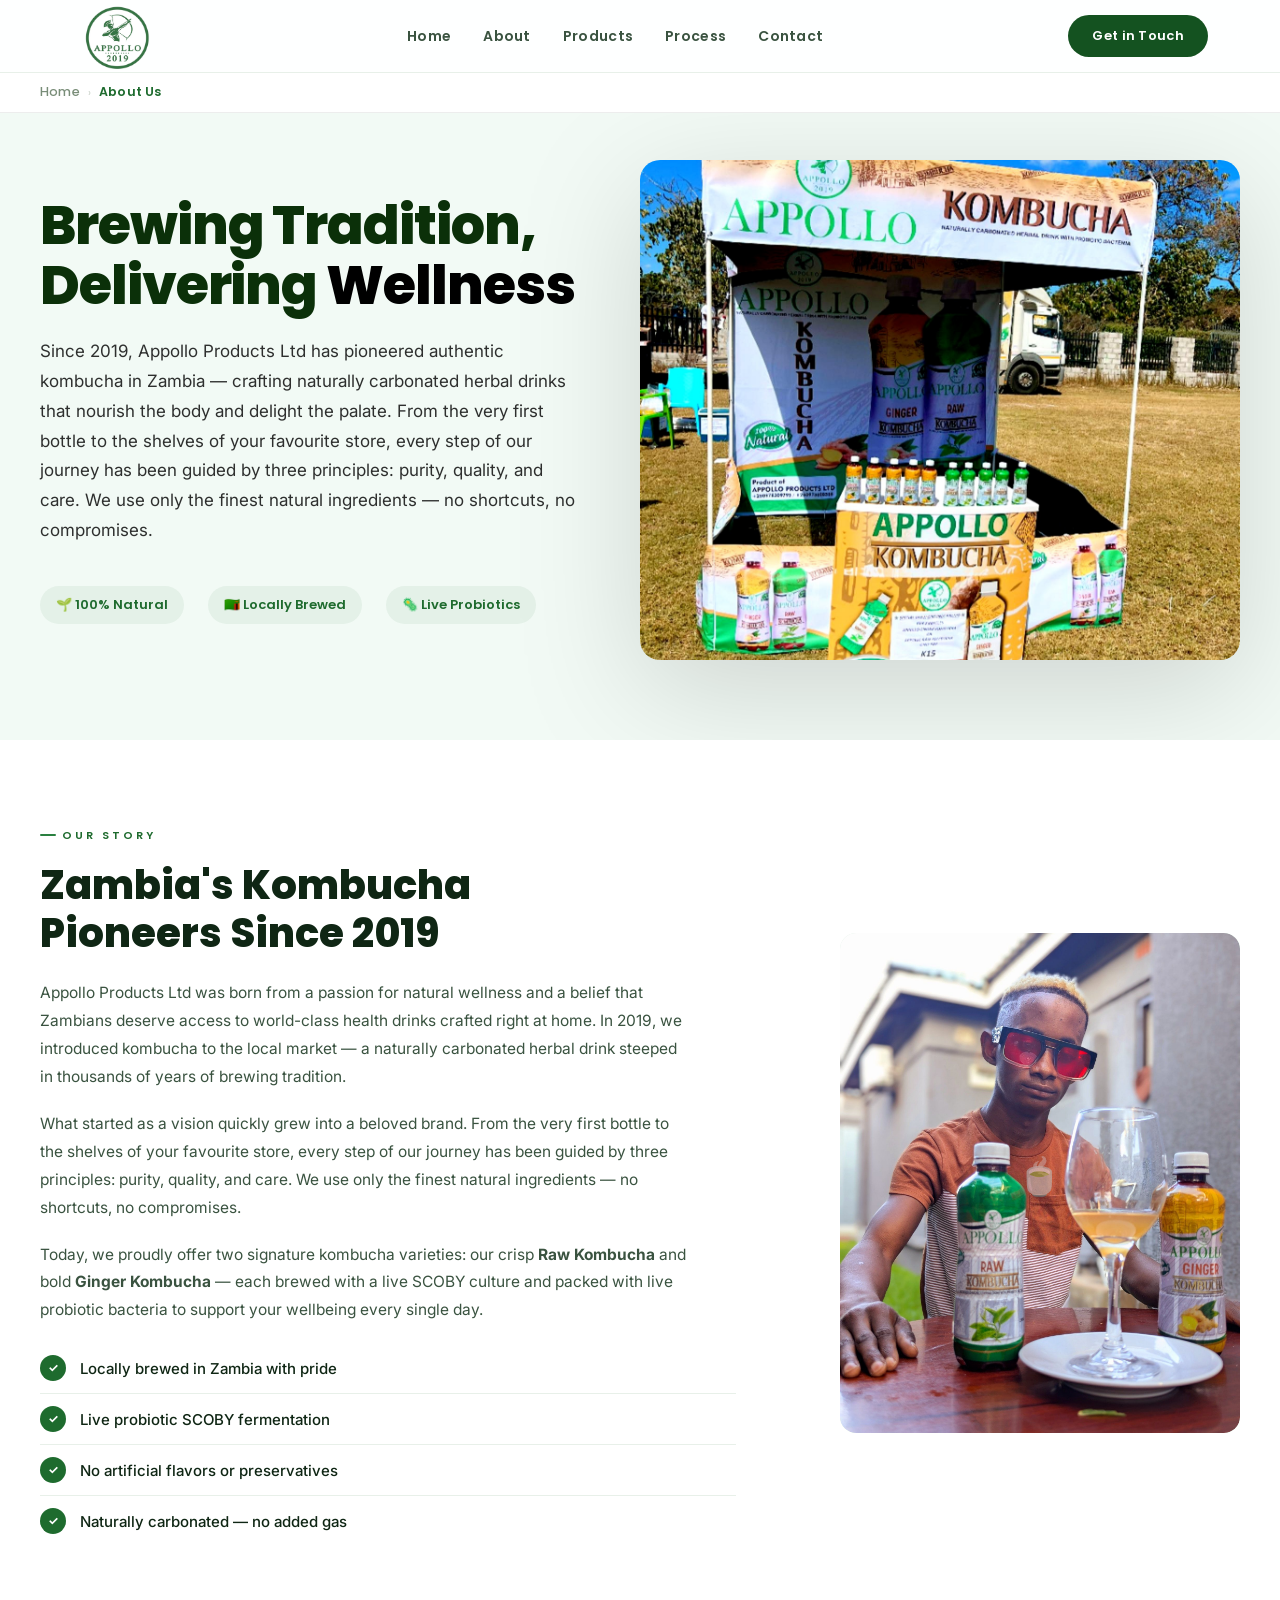
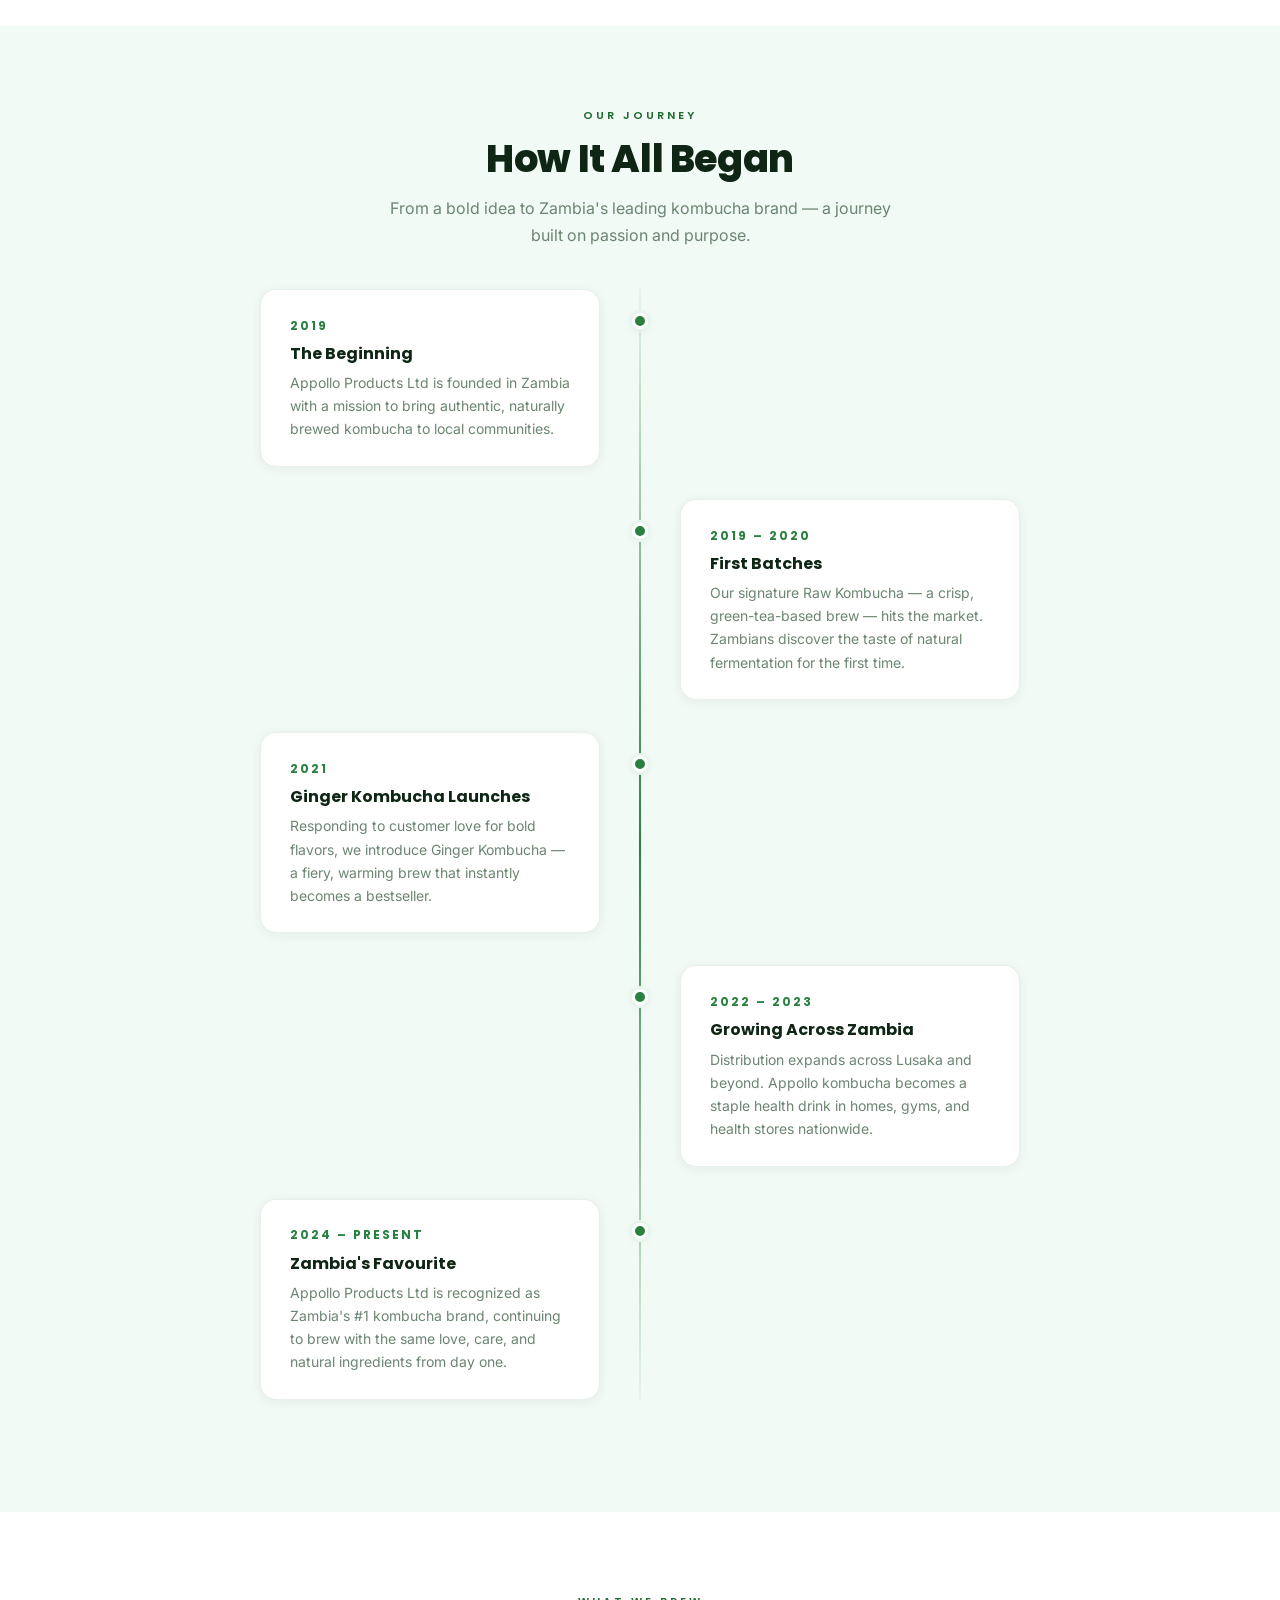
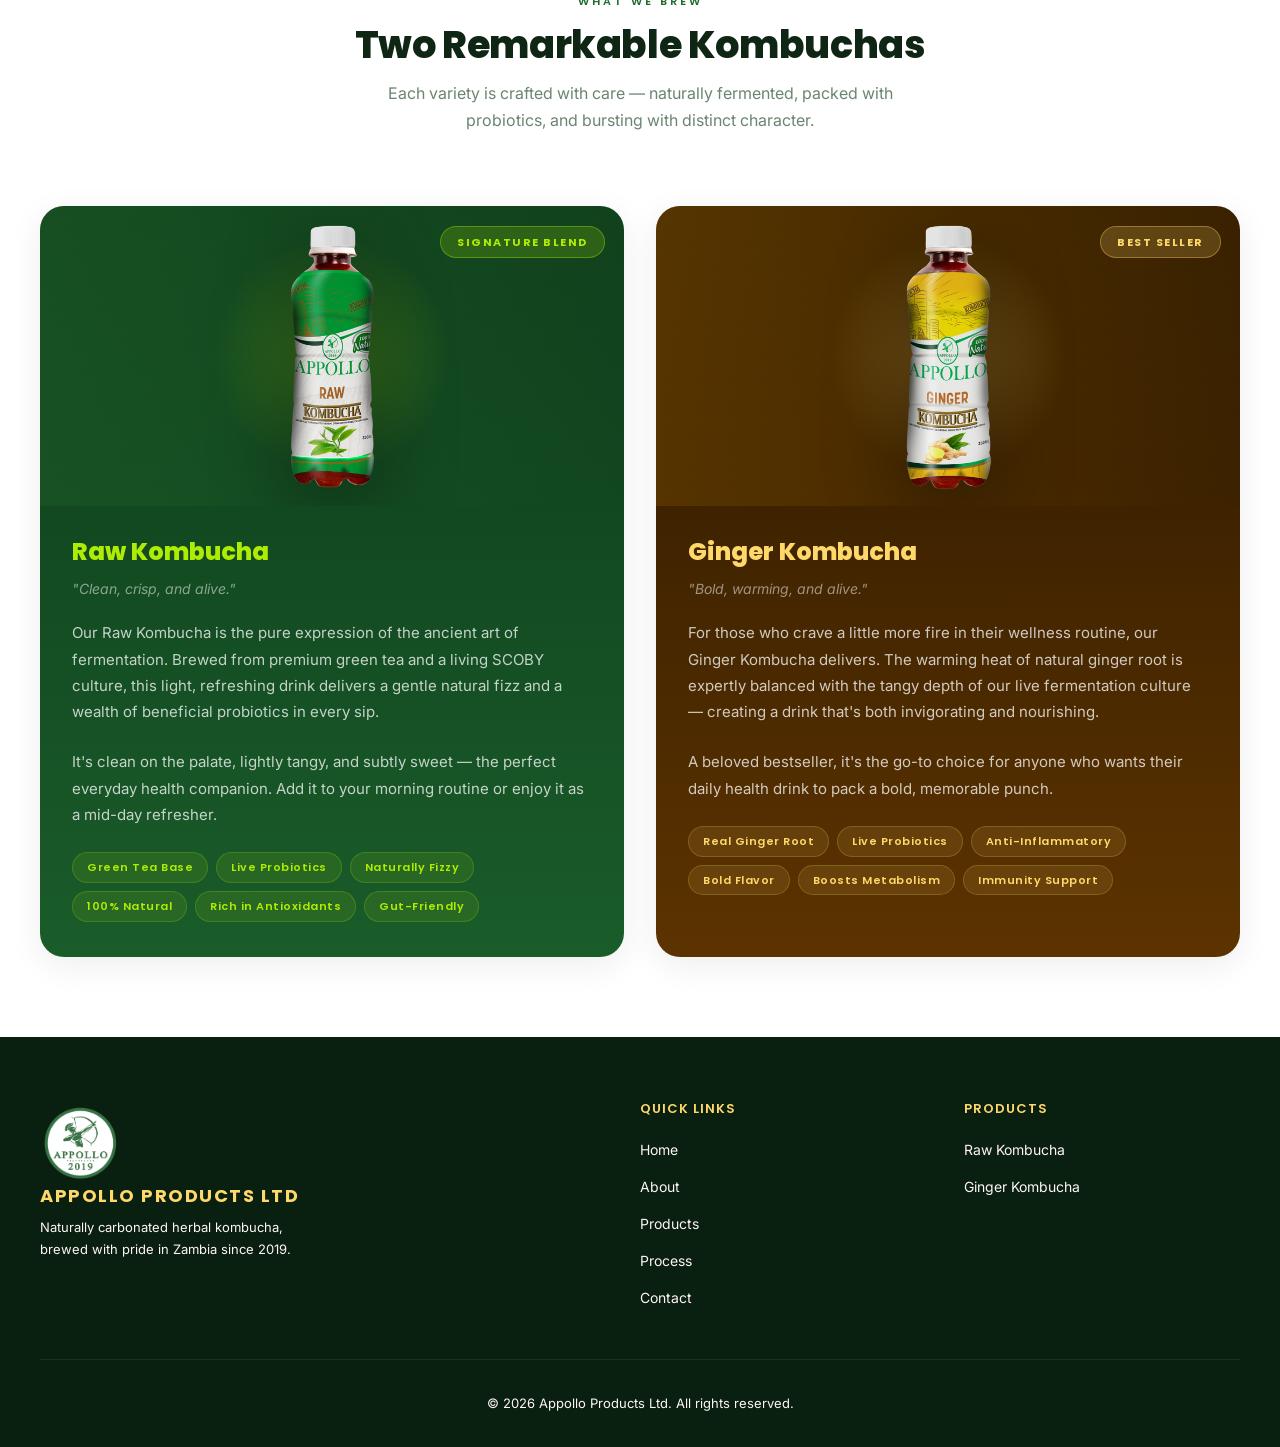
==== commit 033dc818: "Add files via upload" ====
--- a/About.html
+++ b/About.html
@@ -20,7 +20,6 @@
     .breadcrumb-bar {
       position: fixed;
       top: 72px;
-      /* matches navbar height */
       left: 0;
       right: 0;
       z-index: 99;
@@ -69,7 +68,6 @@
        ABOUT PAGE — ADDITIONAL STYLES
        ═══════════════════════════════════════════════ */
 
-    /* ── Page Hero — push down for navbar + breadcrumb ── */
     .page-hero {
       position: relative;
       padding: 160px 2rem 80px;
@@ -459,15 +457,19 @@
       line-height: 1.65;
     }
 
-    /* ── Products Deep Dive ── */
+    /* ══════════════════════════════════════════════
+       PRODUCTS DEEP DIVE — FIXED GRID
+       ══════════════════════════════════════════════ */
     .products-deep {
       padding: 5rem 2rem;
       background: var(--white);
     }
 
+    /* ✅ FIX: Added max-width and margin auto so the grid centres properly */
     .products-deep .section-inner {
       max-width: 1200px;
       margin: 0 auto;
+      width: 100%;
     }
 
     .products-deep .section-header {
@@ -500,10 +502,11 @@
       margin: 0 auto;
     }
 
+    /* ✅ FIX: Always 2 columns — only collapse at very small screens (≤ 480px) */
     .product-deep-grid {
       display: grid;
       grid-template-columns: 1fr 1fr;
-      gap: 3rem;
+      gap: 2rem;
     }
 
     .product-deep-card {
@@ -568,7 +571,7 @@
       position: relative;
       z-index: 2;
       width: 210px;
-      height: 320px;
+      height: 280px;
       display: flex;
       align-items: center;
       justify-content: center;
@@ -684,9 +687,8 @@
       border: 1px solid rgba(255, 216, 106, 0.2);
     }
 
-
     /* ═══════════════════════════════════════════════
-       GALLERY SLIDER — FIXED
+       GALLERY SLIDER
        ═══════════════════════════════════════════════ */
     .about-slider-section {
       padding: 5rem 2rem;
@@ -728,22 +730,18 @@
       margin: 0 auto;
     }
 
-    /* Outer clip — hides overflow */
     .slider-wrapper {
       overflow: hidden;
       border-radius: var(--radius-lg);
     }
 
-    /* Track — flex row, no wrap */
     .about-slider-track {
       display: flex;
       gap: 1.5rem;
       transition: transform 0.5s cubic-bezier(0.25, 0.46, 0.45, 0.94);
-      /* prevent height collapse */
       align-items: stretch;
     }
 
-    /* Each card — fixed flex basis set by JS */
     .about-slide-card {
       flex-shrink: 0;
       background: var(--white);
@@ -761,31 +759,26 @@
       box-shadow: var(--shadow-md);
     }
 
-    /* Image zone — fixed height, image fills it completely */
     .slide-img-zone {
       position: relative;
       width: 100%;
       height: 220px;
-      /* fixed height */
       overflow: hidden;
       background: linear-gradient(135deg, var(--green-light) 0%, #d4edd9 100%);
       border-radius: var(--radius-md) var(--radius-md) 0 0;
       flex-shrink: 0;
     }
 
-    /* Real image — covers the zone with no gaps */
     .slide-img-zone img {
       position: absolute;
       inset: 0;
       width: 100%;
       height: 100%;
       object-fit: cover;
-      /* fills zone, crops if needed — no gap, no zoom distortion */
       object-position: center;
       display: block;
     }
 
-    /* Placeholder fallback (shown when no img tag inside) */
     .slide-img-placeholder {
       position: absolute;
       inset: 0;
@@ -847,7 +840,6 @@
       line-height: 1.65;
     }
 
-    /* Slider controls */
     .slider-controls-row {
       display: flex;
       align-items: center;
@@ -957,7 +949,7 @@
       max-width: 680px;
       margin: 0 auto;
     }
-      
+
     .cta-strip .section-label {
       font-family: 'Poppins', sans-serif;
       font-size: 11px;
@@ -990,23 +982,23 @@
       flex-wrap: wrap;
     }
 
-    /* ══ RESPONSIVE ══ */
+    /* ══ REVEAL ANIMATIONS ══ */
     .reveal-up.visible,
     .reveal-left.visible,
     .reveal-right.visible,
     .stagger.visible > * {
-      opacity: 1 !important;
-      transform: none !important;
-    }
-
-    img { opacity: 1 !important; }
-
+      opacity: 1 ;
+      transform: none !;
+    }
+
+    img { opacity: 1 ; }
+
+    /* ══════════════════════════════════════════════
+       RESPONSIVE BREAKPOINTS
+       ══════════════════════════════════════════════ */
+
+    /* ── 1100px ── */
     @media (max-width: 1100px) {
-      .product-deep-grid {
-        grid-template-columns: 1fr 1fr;
-        gap: 2rem;
-      }
-
       .stats-row {
         grid-template-columns: repeat(2, 1fr);
       }
@@ -1023,8 +1015,15 @@
       .stat-block:last-child {
         border-bottom: none;
       }
-    }
-
+
+      /* ✅ Keep product grid at 2 cols on tablets — reduce gap slightly */
+      .product-deep-grid {
+        grid-template-columns: 1fr 1fr;
+        gap: 1.5rem;
+      }
+    }
+
+    /* ── 900px ── */
     @media (max-width: 900px) {
       .story-grid {
         grid-template-columns: 1fr;
@@ -1072,11 +1071,11 @@
       }
     }
 
+    /* ── 768px ── */
     @media (max-width: 768px) {
       .breadcrumb-bar {
         top: 64px;
       }
-      
 
       .page-hero {
         padding: 120px 1.5rem 40px;
@@ -1114,7 +1113,6 @@
         height: 200px;
       }
 
-      /* Story section */
       .story-grid {
         grid-template-columns: 1fr;
         gap: 2rem;
@@ -1157,42 +1155,53 @@
         height: auto;
         aspect-ratio: 3/4;
       }
-     .img-main img{
-      object-fit: contain;
-      background: #fff;
-     }
-     .img-small {
+
+      .img-main img {
+        object-fit: contain;
+        background: #fff;
+      }
+
+      .img-small {
         height: auto;
         aspect-ratio: 1/1;
-
-     }
-     
-      }
-
-      /* Product deep dive grid — stack to 1 column */
+      }
+
+      /* ✅ FIX: Keep product grid 2-col on tablets/mobile — reduce image zone height */
       .product-deep-grid {
-        grid-template-columns: 1fr;
-        gap: 2rem;
+        grid-template-columns: 1fr 1fr;
+        gap: 1rem;
       }
 
       .product-deep-img-zone {
-        height: auto;
-        padding: 2rem 0;
+        height: 220px;
+        padding: 0;
       }
 
       .product-deep-img-holder {
-        height: auto;
-        width: 180px;
-      }
-
-      .product-deep-img-holder img {
-        width: 100%;
-        height: auto;
-        object-fit: contain;
-      }
-
-      .product-deep-body {
-        padding: 1.5rem;
+        width: 130px;
+        height: 200px;
+      }
+
+      .product-deep-info {
+        padding: 1.2rem 1.2rem 1.5rem;
+      }
+
+      .product-deep-info h3 {
+        font-size: 18px;
+      }
+
+      .product-deep-info p {
+        font-size: 13px;
+      }
+
+      .product-deep-info .tagline {
+        font-size: 12px;
+        margin-bottom: 0.8rem;
+      }
+
+      .trait-tag {
+        font-size: 10px;
+        padding: 4px 10px;
       }
 
       /* Section padding */
@@ -1203,6 +1212,10 @@
         padding: 3rem 1.25rem;
       }
 
+      .products-deep .section-header {
+        margin-bottom: 2.5rem;
+      }
+
       .cta-strip {
         padding: 3rem 1.25rem;
       }
@@ -1225,22 +1238,13 @@
         opacity: 1;
       }
 
-      /* Section headers */
-      .section-header {
-        margin-bottom: 2.5rem;
-      }
-
-      .products-deep .section-header {
-        margin-bottom: 2.5rem;
-      }
-
-      /* Hero feature pills */
       .hero-feat-item {
         font-size: 11px;
         padding: 6px 12px;
       }
-    
-
+    }
+
+    /* ── 576px ── */
     @media (max-width: 576px) {
       .page-hero {
         padding: 115px 1rem 30px;
@@ -1278,8 +1282,6 @@
       .stats-row {
         grid-template-columns: 1fr 1fr;
       }
-
-
 
       .story-section,
       .history-section,
@@ -1288,15 +1290,52 @@
         padding: 2.5rem 1rem;
       }
 
-      /* Ensure zones remain large enough for bottles */
+      /* ✅ Keep 2 cols at 576px too — just tighter */
+      .product-deep-grid {
+        grid-template-columns: 1fr 1fr;
+        gap: 0.75rem;
+      }
+
       .product-deep-img-zone {
-        height: 240px;
-      }
+        height: 180px;
+      }
+
+      .product-deep-img-holder {
+        width: 100px;
+        height: 160px;
+      }
+
+      .product-deep-badge {
+        font-size: 9px;
+        padding: 4px 10px;
+        top: 0.6rem;
+        right: 0.6rem;
+      }
+
+      .product-deep-info {
+        padding: 1rem;
+      }
+
+      .product-deep-info h3 {
+        font-size: 15px;
+        margin-bottom: 0.3rem;
+      }
+
+      .product-deep-info p {
+        font-size: 12px;
+        line-height: 1.6;
+        margin-bottom: 1rem;
+        /* Hide second paragraph on very small screens to save space */
+        display: -webkit-box;
+        /* -webkit-line-clamp: 4; */
+        -webkit-box-orient: vertical;
+        overflow: hidden;
+      }
+
       .slide-img-zone {
         height: 240px;
       }
 
-      /* Timeline */
       .timeline::before {
         left: 16px;
       }
@@ -1312,6 +1351,41 @@
       }
     }
 
+    /* ── 480px — ONLY collapse product grid to 1 col here ── */
+    @media (max-width: 480px) {
+      .product-deep-grid {
+        grid-template-columns: 1fr;
+        gap: 1.5rem;
+      }
+
+      .product-deep-img-zone {
+        height: 260px;
+      }
+
+      .product-deep-img-holder {
+        width: 160px;
+        height: 240px;
+      }
+
+      .product-deep-info h3 {
+        font-size: 20px;
+      }
+
+      .product-deep-info p {
+        font-size: 14px;
+        /* -webkit-line-clamp: unset; */
+        overflow: visible;
+      }
+
+      .product-deep-badge {
+        font-size: 10px;
+        padding: 5px 12px;
+        top: 1rem;
+        right: 1rem;
+      }
+    }
+
+    /* ── 400px ── */
     @media (max-width: 400px) {
       .page-hero {
         padding: 110px 1rem 25px;
@@ -1383,7 +1457,7 @@
     </div>
   </nav>
 
-  <!-- ✅ BREADCRUMB BAR — fixed below navbar, always visible -->
+  <!-- ✅ BREADCRUMB BAR -->
   <div class="breadcrumb-bar">
     <div class="breadcrumb-bar-inner">
       <a href="index.html">Home</a>
@@ -1392,7 +1466,7 @@
     </div>
   </div>
 
-  <!-- ✅ HERO SECTION — no breadcrumb inside, padding accounts for both bars -->
+  <!-- ✅ HERO SECTION -->
   <section class="page-hero">
     <div class="page-hero-content">
       <!-- LEFT TEXT -->
@@ -1403,7 +1477,9 @@
         </h1>
         <p>
           Since 2019, Appollo Products Ltd has pioneered authentic kombucha in Zambia — crafting naturally carbonated
-          herbal drinks that nourish the body and delight the palate.
+          herbal drinks that nourish the body and delight the palate. From the very first bottle to the shelves of your favourite store,
+          every step of our journey has been guided by three principles: purity, quality, and care.
+          We use only the finest natural ingredients — no shortcuts, no compromises.
         </p>
         <div class="hero-features">
           <div class="hero-feat-item">🌱 100% Natural</div>
@@ -1588,105 +1664,6 @@
     </div>
   </section>
 
-  <!-- GALLERY SLIDER — FIXED -->
-  <section class="about-slider-section" id="gallery">
-    <div class="section-inner">
-      <div class="section-header reveal-up">
-        <span class="section-label">Behind The Brew</span>
-        <h2>A Glimpse Into Our World</h2>
-        <p>From our brewing facility to your hands — explore the story behind every bottle.</p>
-      </div>
-
-      <div class="slider-wrapper">
-        <div class="about-slider-track" id="aboutSliderTrack">
-
-          <!-- Card 1 — Production -->
-          <div class="about-slide-card">
-            <div class="slide-img-zone">
-              <img src="Assets/production.jpg" alt="Our Brewing Facility">
-            </div>
-            <div class="slide-body">
-              <span class="slide-tag">Facility</span>
-              <h3>Our Brewing Home</h3>
-              <p>Our production facility in Zambia is where the magic happens — every batch brewed with precision and
-                passion.</p>
-            </div>
-          </div>
-
-          <!-- Card 2 — Ingredients -->
-          <div class="about-slide-card">
-            <div class="slide-img-zone">
-              <img src="Assets/ginger.jpg" alt="Natural Ingredients">
-            </div>
-            <div class="slide-body">
-              <span class="slide-tag">Ingredients</span>
-              <h3>Sourced Naturally</h3>
-              <p>We source only the finest natural teas and ginger root, ensuring every ingredient meets our strict
-                quality standards.</p>
-            </div>
-          </div>
-
-          <!-- Card 3 — Fermentation -->
-          <div class="about-slide-card">
-            <div class="slide-img-zone">
-              <img src="Assets/fermentationn.webp" alt="Fermentation Culture">
-            </div>
-            <div class="slide-body">
-              <span class="slide-tag">Fermentation</span>
-              <h3>The Living Culture</h3>
-              <p>Our SCOBY — a living symbiotic colony — is the heart of our kombucha, fermenting tea into a
-                probiotic-rich health drink.</p>
-            </div>
-          </div>
-
-          <!-- Card 4 — Packaging -->
-          <div class="about-slide-card">
-            <div class="slide-img-zone">
-              <img src="Assets/packaging.jpg" alt="Bottling and Packaging">
-            </div>
-            <div class="slide-body">
-              <span class="slide-tag">Bottling</span>
-              <h3>Sealed With Care</h3>
-              <p>Each bottle is carefully filled and sealed to preserve natural carbonation, live cultures, and peak
-                freshness.</p>
-            </div>
-          </div>
-
-        </div><!-- end track -->
-      </div><!-- end slider-wrapper -->
-
-      <div class="slider-controls-row">
-        <button class="about-slider-prev" id="aboutSliderPrev" aria-label="Previous slide">
-          <svg width="18" height="18" viewBox="0 0 24 24" fill="none" stroke="currentColor" stroke-width="2.5">
-            <path d="M15 18l-6-6 6-6" />
-          </svg>
-        </button>
-        <div class="about-slider-dots" id="aboutSliderDots"></div>
-        <button class="about-slider-next" id="aboutSliderNext" aria-label="Next slide">
-          <svg width="18" height="18" viewBox="0 0 24 24" fill="none" stroke="currentColor" stroke-width="2.5">
-            <path d="M9 18l6-6-6-6" />
-          </svg>
-        </button>
-      </div>
-    </div>
-  </section>
-
-
-
-  <!-- CTA STRIP -->
-  <section class="cta-strip reveal-up">
-    <div class="section-inner">
-      <span class="section-label">Ready to Try?</span>
-      <h2>Experience the Appollo Difference</h2>
-      <p>Discover why Zambia's health-conscious community has made Appollo kombucha their daily ritual. Two bold
-        flavors. Zero compromises.</p>
-      <div class="cta-strip-btns">
-        <a href="index.html#products" class="btn-primary">Explore Products</a>
-        <a href="index.html#contact" class="btn-outline">Get in Touch</a>
-      </div>
-    </div>
-  </section>
-
   <!-- FOOTER -->
   <footer id="footer">
     <div class="footer-inner">
@@ -1738,7 +1715,7 @@
       if (!track) return;
 
       const cards = Array.from(track.querySelectorAll('.about-slide-card'));
-      const GAP = 24; // px — matches CSS gap: 1.5rem ≈ 24px
+      const GAP = 24;
       let cpv = getCardsPerView();
       let current = 0;
       let timer;
@@ -1753,9 +1730,8 @@
         return Math.max(0, cards.length - cpv);
       }
 
-      /* Set every card to the exact same computed width */
       function setCardWidths() {
-        const containerW = track.parentElement.offsetWidth; // slider-wrapper width
+        const containerW = track.parentElement.offsetWidth;
         const cardW = (containerW - GAP * (cpv - 1)) / cpv;
         cards.forEach(c => {
           c.style.width = cardW + 'px';
@@ -1801,7 +1777,6 @@
       prevBtn.addEventListener('click', prev);
       nextBtn.addEventListener('click', next);
 
-      /* Touch / swipe */
       let touchStartX = 0;
       track.addEventListener('touchstart', e => { touchStartX = e.changedTouches[0].screenX; }, { passive: true });
       track.addEventListener('touchend', e => {
@@ -1809,7 +1784,6 @@
         if (Math.abs(diff) > 50) diff > 0 ? next() : prev();
       }, { passive: true });
 
-      /* Recalc on resize */
       let rto;
       window.addEventListener('resize', () => {
         clearTimeout(rto);
@@ -1821,7 +1795,6 @@
         }, 150);
       });
 
-      /* Init */
       buildDots();
       update();
       startTimer();
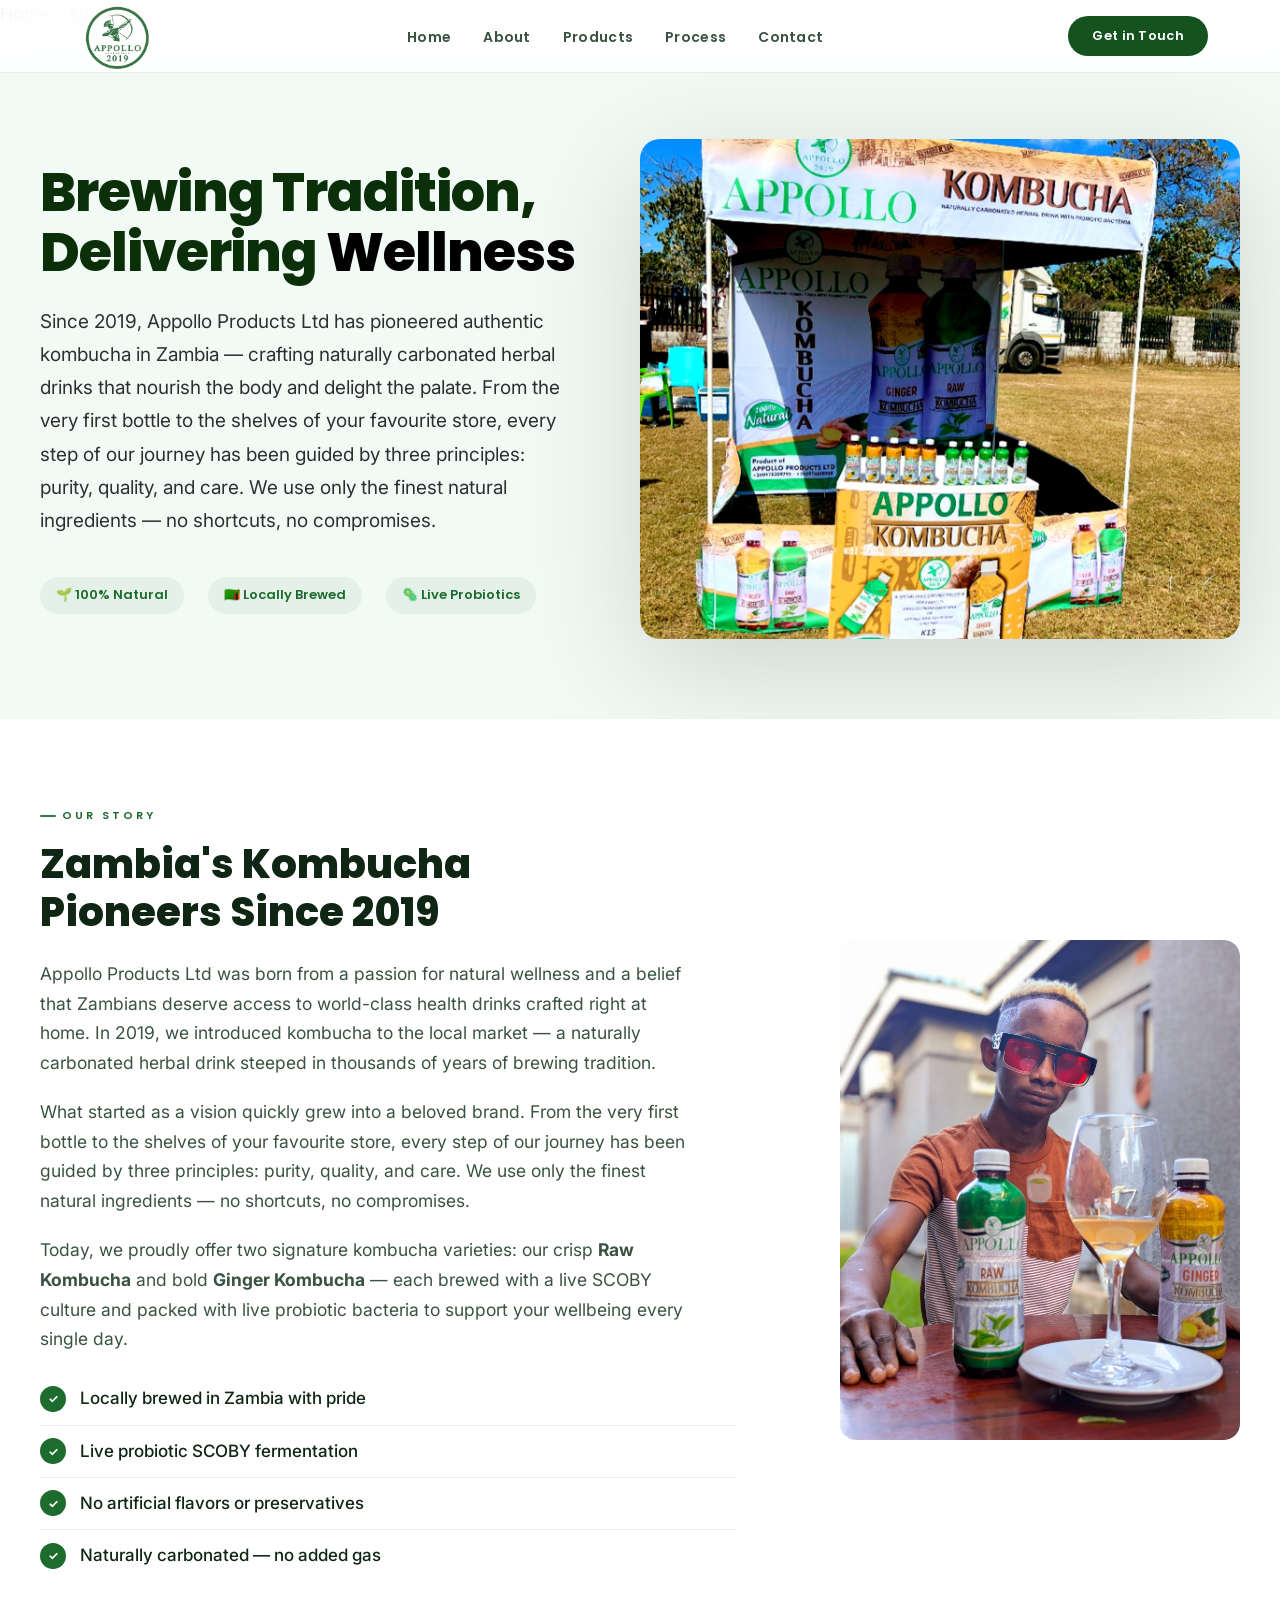
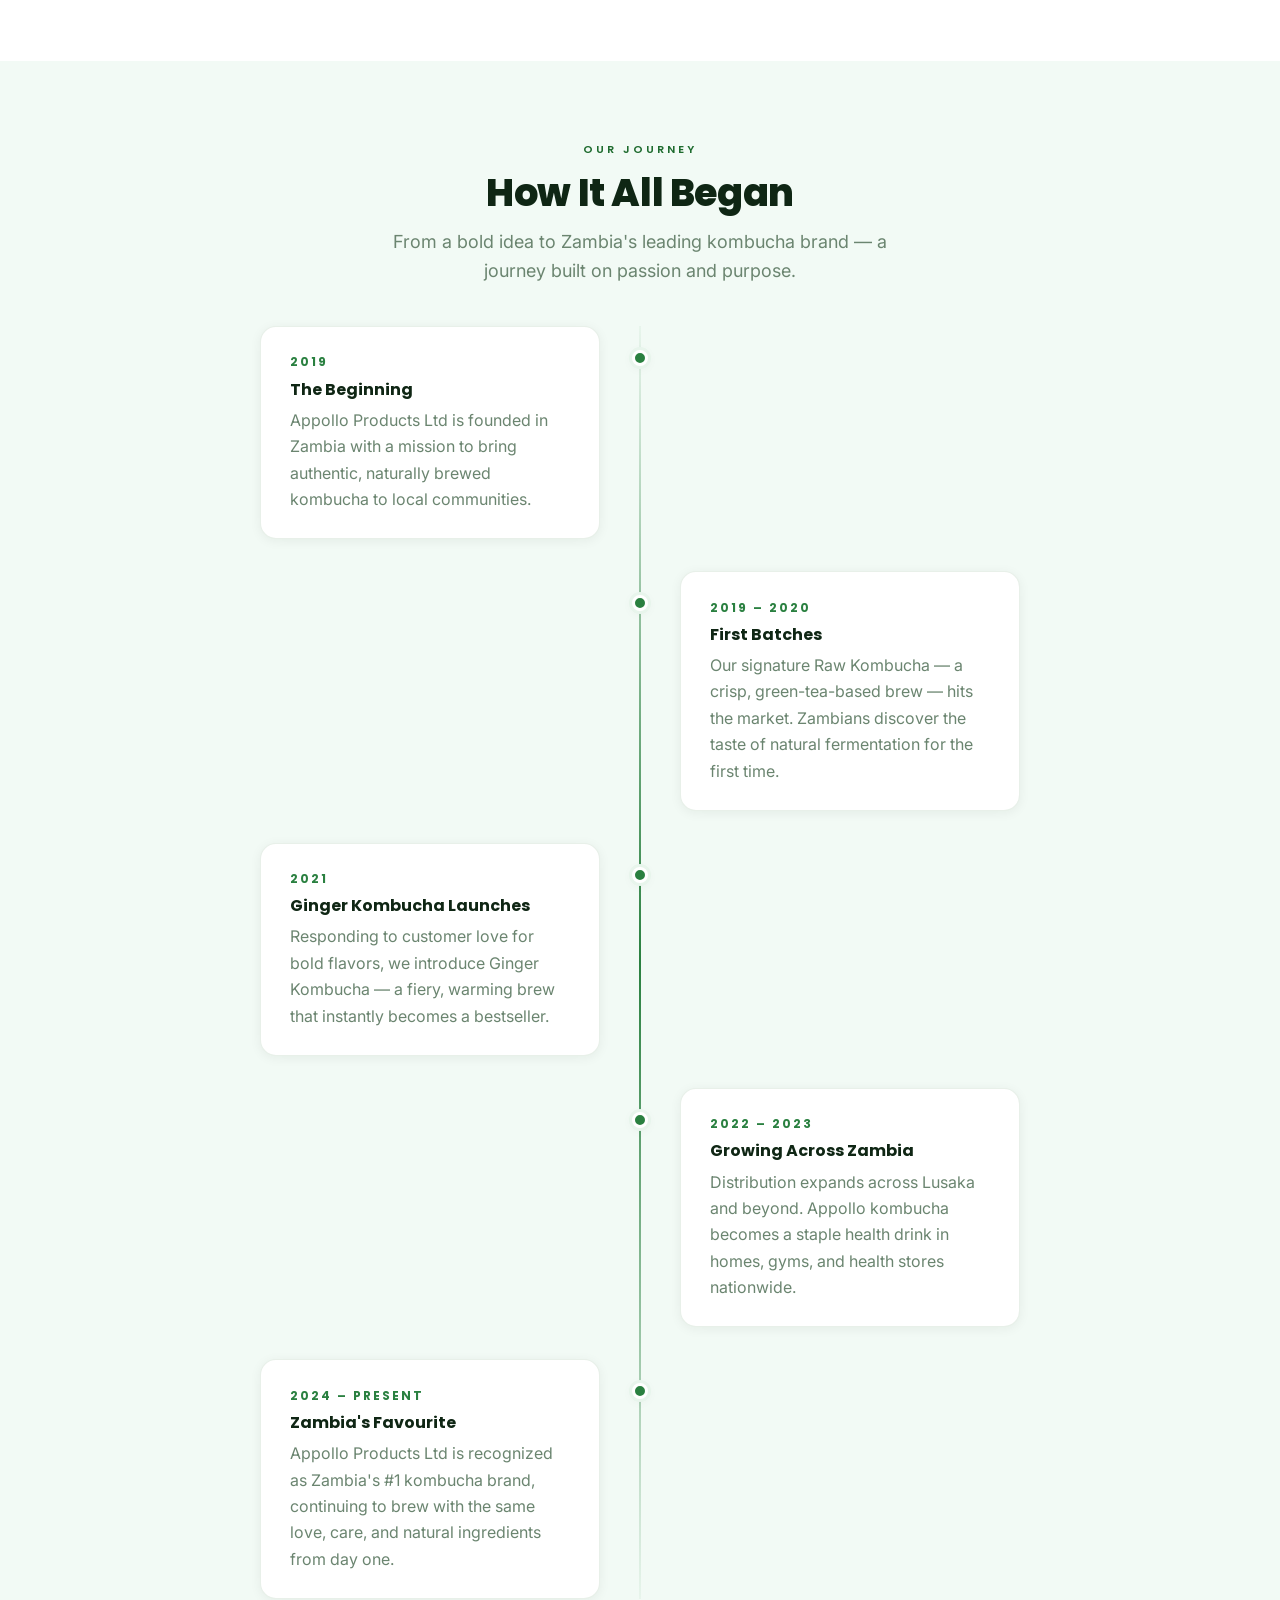
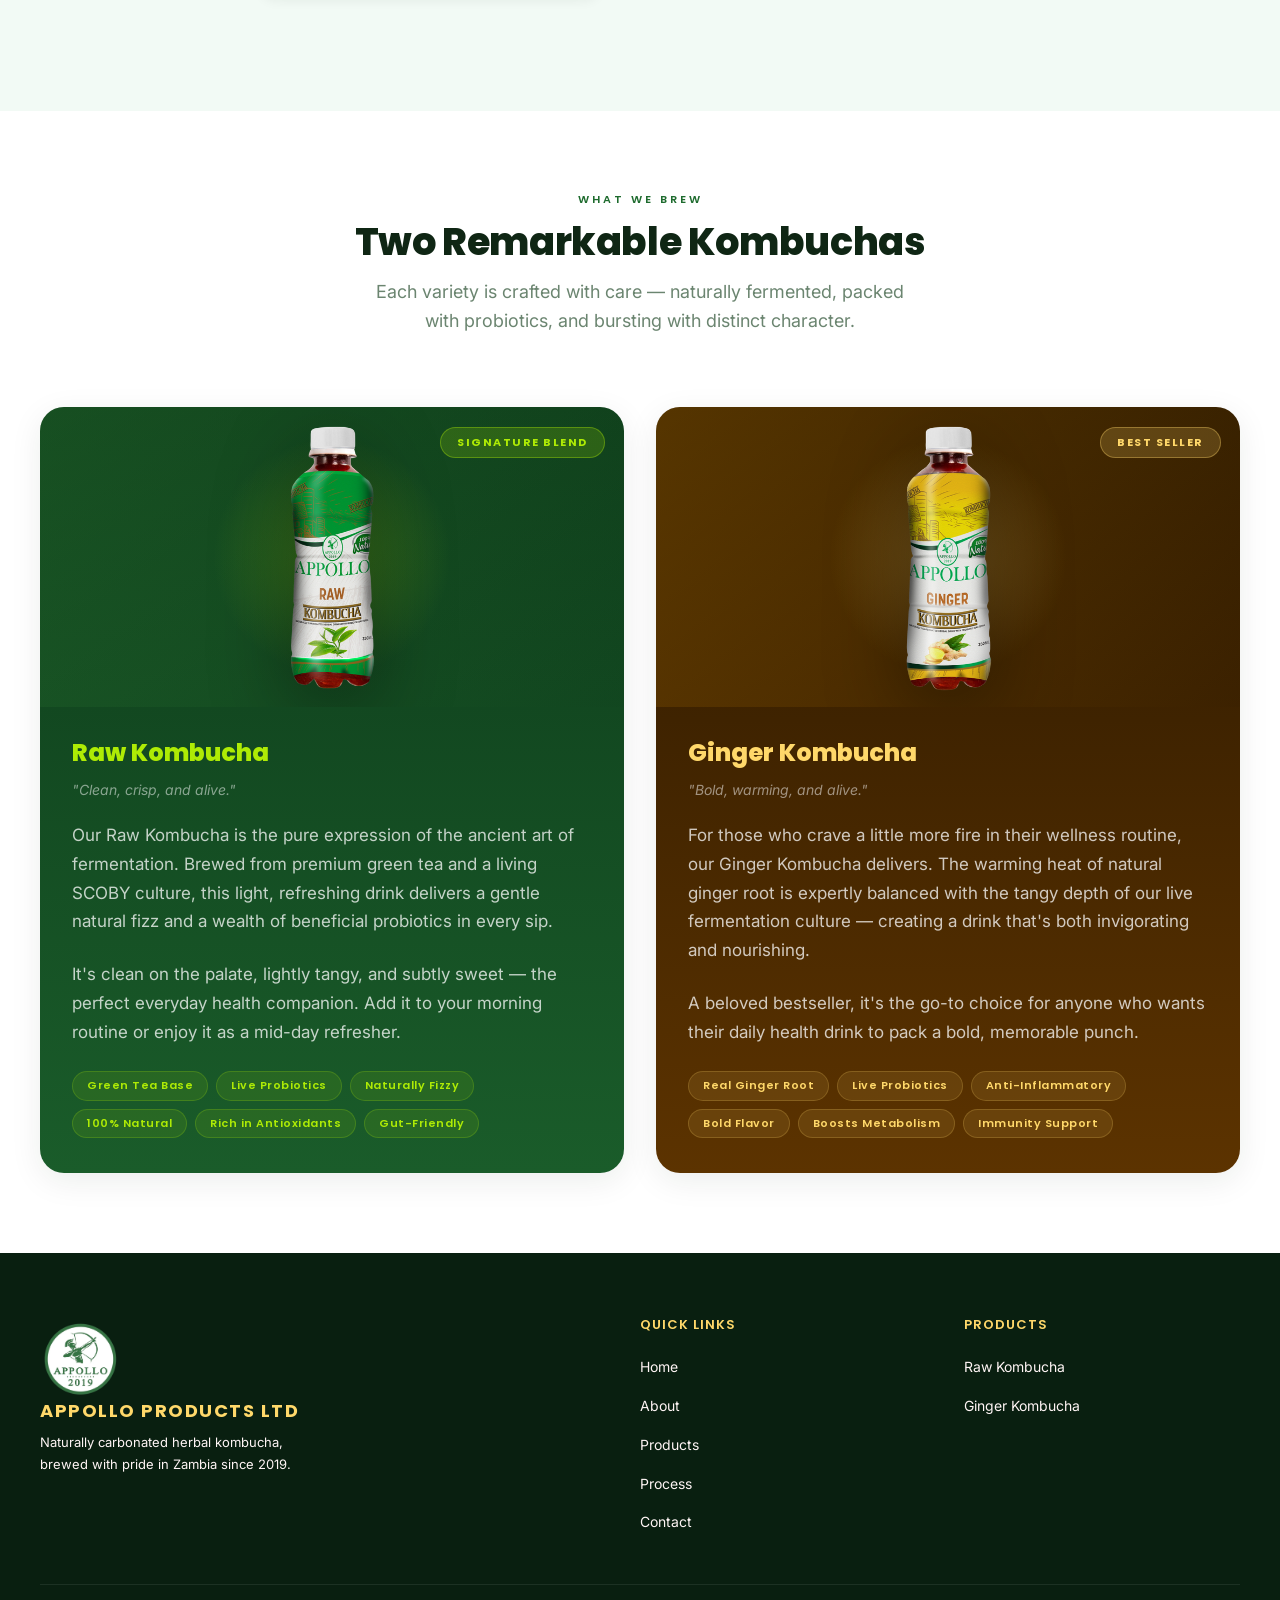
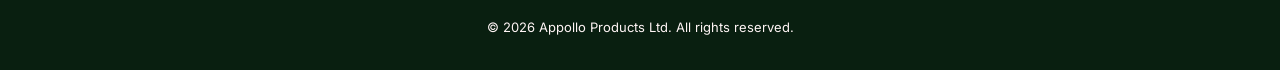
==== commit 63fe48fe: "Add files via upload" ====
--- a/About.html
+++ b/About.html
@@ -13,11 +13,12 @@
     href="https://fonts.googleapis.com/css2?family=Inter:wght@300;400;500;600&family=Poppins:wght@400;500;600;700;800&display=swap"
     rel="stylesheet">
   <link rel="stylesheet" href="style.css">
+  <link rel="icon" type="image/ico" href="Assets/favicon.ico">
   <style>
     /* ═══════════════════════════════════════════════
        BREADCRUMB BAR — sits below navbar, full width
        ═══════════════════════════════════════════════ */
-    .breadcrumb-bar {
+   /* .breadcrumb-bar {
       position: fixed;
       top: 72px;
       left: 0;
@@ -62,7 +63,7 @@
     .breadcrumb-bar .bc-sep {
       font-size: 10px;
       opacity: 0.35;
-    }
+    }  
 
     /* ═══════════════════════════════════════════════
        ABOUT PAGE — ADDITIONAL STYLES
@@ -70,7 +71,7 @@
 
     .page-hero {
       position: relative;
-      padding: 160px 2rem 80px;
+      padding: 110px 2rem 80px;
       min-height: 60vh;
       background-size: cover;
       overflow: hidden;
@@ -128,7 +129,7 @@
 
     .page-hero-text p {
       color: rgba(2, 2, 2, 0.82);
-      font-size: 17px;
+      font-size: 19px;
       line-height: 1.75;
       max-width: 540px;
       margin-bottom: 2.5rem;
@@ -247,8 +248,8 @@
 
     .story-text-col p {
       color: var(--text-body);
-      font-size: 15.5px;
-      line-height: 1.8;
+      font-size: 17.5px;
+      line-height: 1.7;
       margin-bottom: 1.2rem;
       max-width: 650px;
     }
@@ -369,9 +370,10 @@
 
     .history-section .section-header p {
       color: var(--text-muted);
-      font-size: 16px;
+      font-size: 18px;
       max-width: 520px;
       margin: 0 auto;
+      line-height: 1.6;
     }
 
     .timeline {
@@ -452,7 +454,7 @@
     }
 
     .timeline-card p {
-      font-size: 14px;
+      font-size: 16px;
       color: var(--text-muted);
       line-height: 1.65;
     }
@@ -497,9 +499,10 @@
 
     .products-deep .section-header p {
       color: var(--text-muted);
-      font-size: 16px;
+      font-size: 18px;
       max-width: 540px;
       margin: 0 auto;
+      line-height: 1.6;
     }
 
     /* ✅ FIX: Always 2 columns — only collapse at very small screens (≤ 480px) */
@@ -654,8 +657,8 @@
     }
 
     .product-deep-info p {
-      font-size: 15px;
-      line-height: 1.75;
+      font-size: 17px;
+      line-height: 1.7;
       color: rgba(255, 255, 255, 0.75);
       margin-bottom: 1.5rem;
     }
@@ -725,9 +728,10 @@
 
     .about-slider-section .section-header p {
       color: var(--text-muted);
-      font-size: 16px;
+      font-size: 18px;
       max-width: 520px;
       margin: 0 auto;
+      line-height: 1.6;
     }
 
     .slider-wrapper {
@@ -835,11 +839,11 @@
     }
 
     .slide-body p {
-      font-size: 14px;
+      font-size: 16px;
       color: var(--text-muted);
-      line-height: 1.65;
-    }
-
+      line-height: 1.6;
+    }
+    
     .slider-controls-row {
       display: flex;
       align-items: center;
@@ -1447,10 +1451,10 @@
         <li><a href="index.html" class="nav-link">Home</a></li>
         <li><a href="About.html" class="nav-link active">About</a></li>
         <li><a href="Products.html" class="nav-link">Products</a></li>
-        <li><a href="index.html#process" class="nav-link">Process</a></li>
-        <li><a href="index.html#contact" class="nav-link">Contact</a></li>
+        <li><a href="Process.html" class="nav-link">Process</a></li>
+        <li><a href="Products.html" class="nav-link">Contact</a></li>
       </ul>
-      <a href="index.html#contact" class="nav-cta" id="navCta">Get in Touch</a>
+      <a href="Contact.html" class="nav-cta" id="navCta">Get in Touch</a>
       <button class="mobile-toggle" id="mobileToggle" aria-label="Toggle menu">
         <span></span><span></span><span></span>
       </button>
@@ -1683,16 +1687,16 @@
           <ul>
             <li><a href="index.html">Home</a></li>
             <li><a href="About.html">About</a></li>
-            <li><a href="index.html#products">Products</a></li>
-            <li><a href="index.html#process">Process</a></li>
-            <li><a href="index.html#contact">Contact</a></li>
+            <li><a href="Products.html">Products</a></li>
+            <li><a href="Process.html">Process</a></li>
+            <li><a href="Contact.html">Contact</a></li>
           </ul>
         </div>
         <div class="footer-col">
           <h4>Products</h4>
           <ul>
-            <li><a href="index.html#products">Raw Kombucha</a></li>
-            <li><a href="index.html#products">Ginger Kombucha</a></li>
+            <li><a href="Products.html">Raw Kombucha</a></li>
+            <li><a href="Products.html">Ginger Kombucha</a></li>
           </ul>
         </div>
       </div>
--- a/style.css
+++ b/style.css
@@ -1,1885 +1,1886 @@
-/* ═══════════════════════════════════════════════
-   APPOLLO PRODUCTS — PREMIUM KOMBUCHA
-   Clean · Modern · Fully Responsive · High-End
-   ═══════════════════════════════════════════════ */
-
-* {
-  margin: 0;
-  padding: 0;
-  box-sizing: border-box;
-}
-
-:root {
-  --green-deep: #0d3b1a;
-  --green-dark: #145220;
-  --green: #1e6b2e;
-  --green-mid: #2a8040;
-  --green-light: #e8f5ec;
-  --mint: #f2faf5;
-  --white: #ffffff;
-  --off-white: #fafcfa;
-  --cream: #fdf9f0;
-  --gold: #b87800;
-  --gold-light: #d4960a;
-  --gold-pale: #fff8e0;
-  --gold-warm: #ffd86a;
-  --text-dark: #111a13;
-  --text-heading: #0f2614;
-  --text-body: #3a5340;
-  --text-muted: #6b8570;
-  --border: #1e6b2e1a;
-  --shadow-sm: 0 2px 12px #0f26140f;
-  --shadow-md: 0 8px 32px #0f261414;
-  --shadow-lg: 0 20px 60px #0f26141f;
-  --shadow-gold: 0 8px 32px #b8780026;
-  --radius-sm: 10px;
-  --radius-md: 16px;
-  --radius-lg: 24px;
-  --radius-full: 9999px;
-  --ease-out: cubic-bezier(0.22, 0.68, 0, 1.1);
-  --ease-bounce: cubic-bezier(0.22, 0.68, 0, 1.4);
-  --transition: 0.3s ease;
-}
-
-html {
-  scroll-behavior: smooth;
-}
-
-body {
-  font-family: 'Inter', -apple-system, BlinkMacSystemFont, 'Segoe UI', sans-serif;
-  font-size: 16px;
-  line-height: 1.7;
-  color: var(--text-body);
-  background: var(--white);
-  -webkit-font-smoothing: antialiased;
-  overflow-x: hidden;
-}
-
-h1,
-h2,
-h3,
-h4 {
-  font-family: 'Poppins', sans-serif;
-  color: var(--text-heading);
-  line-height: 1.2;
-  font-weight: 700;
-}
-
-a {
-  text-decoration: none;
-  color: inherit;
-}
-
-img {
-  max-width: 100%;
-  display: block;
-}
-
-button {
-  cursor: pointer;
-  font-family: inherit;
-}
-
-ul {
-  list-style: none;
-}
-
-/* ── ANIMATIONS ── */
-.reveal-up {
-  opacity: 0;
-  transform: translateY(40px);
-  transition: opacity 0.8s var(--ease-out), transform 0.8s var(--ease-out);
-}
-
-.reveal-left {
-  opacity: 0;
-  transform: translateX(-50px);
-  transition: opacity 0.8s ease, transform 0.8s ease;
-}
-
-.reveal-right {
-  opacity: 0;
-  transform: translateX(50px);
-  transition: opacity 0.8s ease, transform 0.8s ease;
-}
-
-.reveal-up.visible,
-.reveal-left.visible,
-.reveal-right.visible {
-  opacity: 1;
-  transform: none;
-}
-
-.stagger>* {
-  opacity: 0;
-  transform: translateY(30px);
-  transition: opacity 0.6s ease, transform 0.6s ease;
-}
-
-.stagger.visible>*:nth-child(1) {
-  opacity: 1;
-  transform: none;
-  transition-delay: 0s;
-}
-
-.stagger.visible>*:nth-child(2) {
-  opacity: 1;
-  transform: none;
-  transition-delay: .12s;
-}
-
-.stagger.visible>*:nth-child(3) {
-  opacity: 1;
-  transform: none;
-  transition-delay: .24s;
-}
-
-.stagger.visible>*:nth-child(4) {
-  opacity: 1;
-  transform: none;
-  transition-delay: .36s;
-}
-
-.stagger.visible>*:nth-child(5) {
-  opacity: 1;
-  transform: none;
-  transition-delay: .48s;
-}
-
-.stagger.visible>*:nth-child(6) {
-  opacity: 1;
-  transform: none;
-  transition-delay: .6s;
-}
-
-@keyframes slideDown {
-  from {
-    transform: translateY(-100%);
-    opacity: 0;
-  }
-
-  to {
-    transform: translateY(0);
-    opacity: 1;
-  }
-}
-
-@keyframes float {
-
-  0%,
-  100% {
-    transform: translateY(0);
-  }
-
-  50% {
-    transform: translateY(-16px);
-  }
-}
-
-@keyframes pulse-blob {
-
-  0%,
-  100% {
-    transform: scale(1);
-    opacity: .6;
-  }
-
-  50% {
-    transform: scale(1.15);
-    opacity: 1;
-  }
-}
-
-@keyframes fadeInBadge {
-  from {
-    opacity: 0;
-    transform: translateY(-12px);
-  }
-
-  to {
-    opacity: 1;
-    transform: none;
-  }
-}
-
-@keyframes heroTextIn {
-  from {
-    opacity: 0;
-    transform: translateY(48px);
-  }
-
-  to {
-    opacity: 1;
-    transform: none;
-  }
-}
-
-@keyframes heroImgIn {
-  from {
-    opacity: 0;
-    transform: scale(.85) translateY(40px);
-  }
-
-  to {
-    opacity: 1;
-    transform: none;
-  }
-}
-
-@keyframes glow-pulse {
-
-  0%,
-  100% {
-    opacity: .3;
-    transform: translate(-50%, -50%) scale(1);
-  }
-
-  50% {
-    opacity: .5;
-    transform: translate(-50%, -50%) scale(1.1);
-  }
-}
-
-/* ═══════════════════════════════════════════════
-   NAVIGATION
-   ═══════════════════════════════════════════════ */
-nav {
-  position: fixed;
-  top: 0;
-  left: 0;
-  right: 0;
-  z-index: 1000;
-  background: #ffffffeb;
-  backdrop-filter: blur(20px);
-  -webkit-backdrop-filter: blur(20px);
-  border-bottom: 1px solid var(--border);
-  animation: slideDown 0.6s ease both;
-  transition: background var(--transition), box-shadow var(--transition);
-}
-
-nav.scrolled {
-  background: #fffffff8;
-  box-shadow: var(--shadow-sm);
-}
-
-.nav-inner {
-  max-width: 1200px;
-  margin: 0 auto;
-  padding: 0 2rem;
-  display: flex;
-  align-items: center;
-  justify-content: space-between;
-  height: 72px;
-}
-
-.nav-logo {
-  display: flex;
-  align-items: center;
-  gap: 12px;
-  text-decoration: none;
-  flex-shrink: 0;
-  transition: transform var(--transition);
-}
-
-.nav-logo:hover {
-  transform: scale(1.03);
-}
-
-.nav-logo-img {
-  width: 90px;
-  height: 70px;
-  object-fit: contain;
-  flex-shrink: 0;
-}
-
-.nav-brand-text {
-  font-family: 'Poppins', sans-serif;
-  font-size: 18px;
-  font-weight: 700;
-  color: var(--green-dark);
-  letter-spacing: 2px;
-}
-
-.nav-links {
-  display: flex;
-  gap: 2rem;
-  align-items: center;
-}
-
-.nav-link {
-  font-family: 'Poppins', sans-serif;
-  font-size: 14px;
-  font-weight: 600;
-  color: var(--text-body);
-  position: relative;
-  padding: 4px 0;
-  transition: color var(--transition);
-  letter-spacing: 0.3px;
-}
-
-.nav-link::after {
-  content: '';
-  position: absolute;
-  bottom: -2px;
-  left: 0;
-  width: 0;
-  height: 2px;
-  background: var(--green);
-  border-radius: 2px;
-  transition: width 0.3s ease;
-}
-
-.nav-link:hover,
-.nav-link.active {
-  color: var(--green);
-}
-
-.nav-link:hover::after,
-.nav-link.active::after {
-  width: 100%;
-}
-
-.nav-cta {
-  display: inline-flex;
-  align-items: center;
-  background: var(--green-dark);
-  color: white;
-  font-family: 'Poppins', sans-serif;
-  font-size: 13px;
-  font-weight: 600;
-  padding: 10px 24px;
-  border-radius: var(--radius-full);
-  border: none;
-  letter-spacing: 0.3px;
-  flex-shrink: 0;
-  transition: background var(--transition), transform var(--transition), box-shadow var(--transition);
-}
-
-.nav-cta:hover {
-  background: var(--green-mid);
-  transform: translateY(-2px);
-  box-shadow: 0 6px 20px #1e6b2e4d;
-}
-
-.mobile-toggle {
-  display: none;
-  flex-direction: column;
-  gap: 5px;
-  background: none;
-  border: none;
-  padding: 8px;
-  z-index: 1001;
-}
-
-.mobile-toggle span {
-  display: block;
-  width: 24px;
-  height: 2px;
-  background: var(--text-heading);
-  border-radius: 2px;
-  transition: transform 0.3s ease, opacity 0.3s ease;
-}
-
-.mobile-toggle.active span:nth-child(1) {
-  transform: rotate(45deg) translate(5px, 5px);
-}
-
-.mobile-toggle.active span:nth-child(2) {
-  opacity: 0;
-}
-
-.mobile-toggle.active span:nth-child(3) {
-  transform: rotate(-45deg) translate(5px, -5px);
-}
-
-/* ═══════════════════════════════════════════════
-   S1 — HERO (Mint Green)
-   ═══════════════════════════════════════════════ */
-.hero {
-  position: relative;
-  min-height: 100vh;
-  display: flex;
-  align-items: center;
-  padding: 120px 2rem 80px;
-  background: url("background.jpg") no-repeat center center;
-  background-size: cover;
-  overflow: hidden;
-}
-
-.hero-bg-shapes {
-  position: absolute;
-  inset: 0;
-  pointer-events: none;
-  overflow: hidden;
-}
-
-.shape {
-  position: absolute;
-  border-radius: 50%;
-}
-
-.shape-1 {
-  top: -120px;
-  right: -80px;
-  width: 500px;
-  height: 500px;
-  background: radial-gradient(circle, #1e6b2e14 0%, transparent 70%);
-  animation: pulse-blob 8s ease-in-out infinite;
-}
-
-.shape-2 {
-  bottom: -100px;
-  left: -60px;
-  width: 400px;
-  height: 400px;
-  background: radial-gradient(circle, #b878000d 0%, transparent 70%);
-  animation: pulse-blob 10s ease-in-out infinite reverse;
-}
-
-.shape-3 {
-  top: 40%;
-  left: 45%;
-  width: 250px;
-  height: 250px;
-  background: radial-gradient(circle, #1e6b2e0a 0%, transparent 70%);
-  animation: pulse-blob 6s ease-in-out infinite 2s;
-}
-
-.hero-content {
-  max-width: 1200px;
-  margin: 0 auto;
-  display: grid;
-  grid-template-columns: 1fr 1fr;
-  gap: 4rem;
-  align-items: center;
-  width: 100%;
-  position: relative;
-  z-index: 2;
-}
-
-.hero-text {
-  animation: heroTextIn 1s var(--ease-out) 0.2s both;
-}
-
-.hero-badge {
-  display: inline-block;
-  background:#aeeb05;
-  border: 1.5px solid #1e6b2e33;
-  color: black;
-  font-family: 'Poppins', sans-serif;
-  font-size: 11px;
-  padding: 6px 20px;
-  border-radius: var(--radius-full);
-  letter-spacing: 2px;
-  text-transform: uppercase;
-  margin-bottom: 1.5rem;
-  font-weight: 600;
-  animation: fadeInBadge 0.7s ease 0.5s both;
-}
-
-.hero h1 {
-  font-size: clamp(34px, 5vw, 58px);
-  font-weight: 800;
-  color: #aeeb05;
-  line-height: 1.08;
-  margin-bottom: 1.5rem;
-  letter-spacing: -0.02em;
-}
-
-.hero h1 span {
-  color: #f8d46f;
-}
-
-.hero-sub {
-  font-size: 17px;
-  color:#ffffff;
-  line-height: 1.85;
-  margin-bottom: 2.5rem;
-  max-width: 460px;
-}
-
-.hero-buttons {
-  display: flex;
-  gap: 1rem;
-  flex-wrap: wrap;
-}
-
-.btn-primary {
-  display: inline-flex;
-  align-items: center;
-  background: #aeeb05;
-  color: rgb(0, 0, 0);
-  border: 2px solid  #aeeb05;
-  padding: 15px 34px;
-  border-radius: var(--radius-full) ;
-  font-family: 'Poppins', sans-serif;
-  font-size: 15px;
-  font-weight: 600;
-  transition: all 0.3s ease;
-  position: relative;
-  overflow: hidden;
-}
-
-.btn-primary:hover {
-  background:var(--green-dark);
-  transform: translateY(-3px);
-  color:white;
-  box-shadow: 0 10px 28px #1e6b2e4d;
-}
-
-.btn-outline {
-  display: inline-flex;
-  align-items: center;
-  background: transparent;
-  color: #aeeb05;
-  border: 2px solid #aeeb05;
-  padding: 13px 34px;
-  border-radius: var(--radius-full);
-  font-family: 'Poppins', sans-serif;
-  font-size: 15px;
-  font-weight: 600;
-  transition: all 0.3s ease;
-}
-
-.btn-outline:hover {
-  background: var(--green-dark);
-  color: white;
-  transform: translateY(-3px);
-  box-shadow: 0 10px 28px #29e94f33;
-}
-
-.hero-stats {
-  display: flex;
-  gap: 3rem;
-  margin-top: 3rem;
-  padding-top: 2rem;
-  border-top: 1px solid #1e6b2e1f;
-  animation: heroTextIn 0.9s var(--ease-out) 0.7s both;
-}
-
-.stat-num {
-  font-family: 'Poppins', sans-serif;
-  font-size: 32px;
-  font-weight: 700;
-  color: #aeeb05;
-  line-height: 1;
-}
-
-.stat-label {
-  font-size: 12px;
-  color: white;
-  margin-top: 6px;
-  font-weight: 500;
-}
-
-.hero-image {
-  display: flex;
-  justify-content: center;
-  align-items: center;
-  position: relative;
-  animation: heroImgIn 1s var(--ease-out) 0.4s both;
-}
-
-.hero-img-glow {
-  position: absolute;
-  top: 50%;
-  left: 50%;
-  width: 380px;
-  height: 380px;
-  border-radius: 50%;
-  background: radial-gradient(circle, #e8f5ece6 0%, #f2faf566 60%, transparent 70%);
-  transform: translate(-50%, -50%);
-  animation: glow-pulse 4s ease-in-out infinite;
-  pointer-events: none;
-}
-
-.hero-img-container {
-  width: 100%;
-  max-width: 480px;
-  height: 520px;
-  display: flex;
-  align-items: center;
-  justify-content: center;
-}
-
-.hero-img-container img {
-  width: 100%;
-  height: 100%;
-  object-fit: contain;
-  filter: drop-shadow(0 24px 60px #0f26142e);
-  animation: float 5s ease-in-out infinite;
-}
-
-/* ── Section Utilities ── */
-.section-inner {
-  max-width: 1200px;
-  margin: 0 auto;
-}
-
-.section-label {
-  display: inline-block;
-  font-family: 'Poppins', sans-serif;
-  font-size: 11px;
-  letter-spacing: 3px;
-  text-transform: uppercase;
-  color: var(--green);
-  font-weight: 600;
-  margin-bottom: 0.8rem;
-  position: relative;
-  padding-left: 28px;
-}
-
-.section-label::before {
-  content: '';
-  position: absolute;
-  left: 0;
-  top: 50%;
-  width: 20px;
-  height: 2px;
-  background: var(--green);
-  transform: translateY(-50%);
-}
-
-.section-header {
-  text-align: center;
-  margin-bottom: 4rem;
-}
-
-.section-header .section-label {
-  padding-left: 0;
-}
-
-.section-header .section-label::before {
-  display: none;
-}
-
-.section-header h2 {
-  font-size: clamp(26px, 3.5vw, 42px);
-  letter-spacing: -0.01em;
-  margin-bottom: 0.6rem;
-}
-
-.section-header p {
-  font-size: 17px;
-  color: var(--green);
-  max-width: 540px;
-  margin: 0 auto;
-  line-height: 1.7;
-}
-
-/* ═══════════════════════════════════════════════
-   S2 — ABOUT (White)
-   ═══════════════════════════════════════════════ */
-.about {
-  background: var(--white);
-  padding: 7rem 2rem;
-}
-
-.about-grid {
-  display: grid;
-  grid-template-columns: 1fr 1fr;
-  gap: 5rem;
-  align-items: center;
-}
-
-.about h2 {
-  font-size: clamp(26px, 3vw, 40px);
-  margin-bottom: 1.5rem;
-  line-height: 1.25;
-}
-
-.about p {
-  font-size: 16px;
-  color: var(--text-body);
-  line-height: 1.85;
-  margin-bottom: 1rem;
-}
-
-.about-features {
-  margin-top: 2rem;
-}
-
-.about-features li {
-  display: flex;
-  align-items: center;
-  gap: 14px;
-  font-size: 15px;
-  color: var(--text-heading);
-  padding: 12px 0;
-  border-bottom: 1px solid var(--border);
-  font-weight: 500;
-  transition: color var(--transition), gap var(--transition);
-}
-
-.about-features li:last-child {
-  border-bottom: none;
-}
-
-.about-features li:hover {
-  color: var(--green);
-  gap: 18px;
-}
-
-.check {
-  width: 26px;
-  height: 26px;
-  background: var(--green);
-  border-radius: 50%;
-  display: flex;
-  align-items: center;
-  justify-content: center;
-  flex-shrink: 0;
-  color: white;
-  font-size: 12px;
-  font-weight: 700;
-  transition: transform var(--transition);
-}
-
-.about-features li:hover .check {
-  transform: scale(1.15);
-}
-
-.about-img-wrap {
-  max-width: 400px;
-  margin:0 auto;
-  position: relative; /* important for positioning badge */
-  background: var(--mint);
-  border-radius: 35px;
-  overflow: visible;
-  display: flex;
-  align-items: center;
-  justify-content: center;
-}
-.about-img-wrap:hover {
-  box-shadow: var(--shadow-lg);
-}
-
-.about-img-wrap img {
-  width: 90%;
-  height: auto;
-  max-height: 500px;
-  display: block;
-  border-radius: 40px;
-}
-
-.about-img-wrap:hover img {
-  transform: scale(1.05);
-}
-
-.since-badge {
-  position: absolute;
-  top: -50px;   /* pushes outside */
-  left: -1px; 
-  bottom: auto;   /* pushes outside */
-  width: 120px;
-  height: 120px;
-  border-radius: 50%;
-  background: linear-gradient(135deg, var(--green-dark), var(--green-deep));
-  display: flex;
-  flex-direction: column;
-  align-items: center;
-  justify-content: center;
-  text-align: center;
-  color: white;
-  box-shadow: 0 10px 25px rgba(0,0,0,0.15);
-  z-index: 2;
-}
-
-.since-badge:hover {
-  transform: translateY(-4px);
-  box-shadow: 0 12px 36px #14522059;
-}
-
-.since-badge .year {
-  font-size: 26px;
-  font-weight: 800;
-  line-height: 1;
-  color: var(--gold-warm);
-}
-
-
-.since-badge .year-label {
-  font-size: 10px;
-  opacity: 0.85;
-  margin-top: 3px;
-  padding: 0 8px;
-}
-/* ═══════════════════════════════════════════════
-   S3 — BENEFITS (Cream)
-   ═══════════════════════════════════════════════ */
-.benefits {
-  background: #f8d46f;
-  padding: 6rem 2rem;
-}
-
-.benefits-grid {
-  display: grid;
-  grid-template-columns: repeat(4, 1fr);
-  gap: 1.8rem;
-}
-
-.benefit-card {
-  background: var(--white);
-  border-radius: var(--radius-lg);
-  padding: 2.2rem 1.8rem;
-  text-align: center;
-  border: 1px solid #b8780014;
-  transition: transform 0.35s var(--ease-bounce), box-shadow 0.35s ease;
-}
-
-.benefit-card:hover {
-  transform: translateY(-10px) scale(1.02);
-  box-shadow: var(--shadow-lg);
-}
-
-.benefit-icon {
-  width: 64px;
-  height: 64px;
-  border-radius: 50%;
-  display: flex;
-  align-items: center;
-  justify-content: center;
-  margin: 0 auto 1.3rem;
-  font-size: 28px;
-  transition: transform 0.4s var(--ease-bounce);
-}
-
-.benefit-card:hover .benefit-icon {
-  transform: rotate(8deg) scale(1.15);
-}
-
-.benefit-card h3 {
-  font-size: 16px;
-  font-weight: 600;
-  margin-bottom: 0.6rem;
-}
-
-.benefit-card p {
-  font-size: 14px;
-  color: var(--text-muted);
-  line-height: 1.7;
-}
-
-/* ═══════════════════════════════════════════════
-   S4 — PRODUCTS (Mint)
-   ═══════════════════════════════════════════════ */
-.products {
-  background: #d9ffe7;
-  padding: 6rem 2rem;
-}
-
-.products-grid {
-  display: grid;
-  grid-template-columns: 1fr 1fr;
-  gap: 2.5rem;
-  max-width: 920px;
-  margin: 0 auto;
-}
-
-.product-card {
-  background: var(--white);
-  border: 1px solid var(--border);
-  border-radius: var(--radius-lg);
-  padding: 2.5rem 2rem;
-  text-align: center;
-  position: relative;
-  overflow: hidden;
-  transition: transform 0.35s var(--ease-bounce), box-shadow 0.35s ease;
-}
-
-.product-card::before {
-  content: '';
-  position: absolute;
-  top: 0;
-  left: 0;
-  right: 0;
-  height: 4px;
-  background: linear-gradient(90deg, var(--green), var(--green-mid));
-  opacity: 0;
-  transition: opacity var(--transition);
-}
-
-.product-card:hover::before {
-  opacity: 1;
-}
-
-.product-card:hover {
-  transform: translateY(-10px);
-  box-shadow: var(--shadow-lg);
-}
-
-.product-badge {
-  display: inline-block;
-  padding: 5px 18px;
-  border-radius: var(--radius-full);
-  font-family: 'Poppins', sans-serif;
-  font-size: 11px;
-  letter-spacing: 1.5px;
-  text-transform: uppercase;
-  margin-bottom: 1.5rem;
-  font-weight: 600;
-}
-
-.badge-green {
-  background: var(--green-light);
-  color: var(--green-dark);
-  border: 1px solid #1e6b2e26;
-}
-
-.badge-gold {
-  background: var(--gold-pale);
-  color: var(--gold);
-  border: 1px solid #b8780033;
-}
-
-.product-img-container {
-  width: 100%;
-  height: 260px;
-  display: flex;
-  align-items: center;
-  justify-content: center;
-  margin: 0 auto 1.5rem;
-  overflow: hidden;
-}
-
-.product-img-container img {
-  width: 500px;
-  height: 250px;
-  object-fit: contain;
-  filter: drop-shadow(0 10px 28px #0f26141f);
-  transition: transform 0.5s var(--ease-out);
-}
-
-.product-card:hover .product-img-container img {
-  transform: scale(1.06) translateY(-8px);
-}
-
-.product-card h3 {
-  font-size: 24px;
-  font-weight: 700;
-  margin-bottom: 0.5rem;
-}
-
-.product-sub {
-  font-size: 14px;
-  color: var(--text-muted);
-  margin-bottom: 1.5rem;
-  line-height: 1.7;
-}
-
-.product-meta {
-  margin-bottom: 1.5rem;
-}
-
-.product-size {
-  display: inline-block;
-  font-family: 'Poppins', sans-serif;
-  font-size: 13px;
-  color: var(--green);
-  border: 1px solid #1e6b2e40;
-  padding: 5px 16px;
-  border-radius: var(--radius-sm);
-  font-weight: 600;
-}
-
-.btn-product {
-  background: var(--green-dark);
-  color: white;
-  border: none;
-  padding: 12px 30px;
-  border-radius: var(--radius-full);
-  font-family: 'Poppins', sans-serif;
-  font-size: 14px;
-  font-weight: 600;
-  transition: all 0.3s ease;
-}
-
-.btn-product:hover {
-  background: var(--green-mid);
-  transform: translateY(-2px);
-  box-shadow: 0 8px 24px #1e6b2e40;
-}
-
-/* ═══════════════════════════════════════════════
-   S5 — PROCESS (White)
-   ═══════════════════════════════════════════════ */
-.process {
-  background: var(--white);
-  padding: 6rem 2rem;
-}
-
-.process-steps {
-  display: grid;
-  grid-template-columns: repeat(4, 1fr);
-  gap: 1.5rem;
-}
-
-.step {
-  text-align: center;
-  position: relative;
-  padding: 1.5rem 1rem;
-}
-
-.step:not(:last-child)::after {
-  content: '';
-  position: absolute;
-  top: 38px;
-  right: -0.75rem;
-  width: 1.5rem;
-  height: 2px;
-  background: linear-gradient(90deg, var(--green), transparent);
-  opacity: 0.35;
-}
-
-.step-num {
-  width: 56px;
-  height: 56px;
-  border-radius: 50%;
-  background: var(--green-light);
-  border: 2px solid var(--green);
-  color: var(--green-dark);
-  display: flex;
-  align-items: center;
-  justify-content: center;
-  font-family: 'Poppins', sans-serif;
-  font-size: 20px;
-  font-weight: 700;
-  margin: 0 auto 1.2rem;
-  transition: all 0.35s var(--ease-bounce);
-}
-
-.step:hover .step-num {
-  background: var(--green-dark);
-  color: white;
-  transform: scale(1.12);
-  box-shadow: 0 8px 24px #1e6b2e4d;
-}
-
-.step h3 {
-  font-size: 16px;
-  font-weight: 600;
-  margin-bottom: 0.5rem;
-  transition: color var(--transition);
-}
-
-.step:hover h3 {
-  color: var(--green);
-}
-
-.step p {
-  font-size: 14px;
-  color: var(--text-muted);
-  line-height: 1.7;
-}
-
-/* ═══════════════════════════════════════════════
-   S6 — TESTIMONIALS SLIDER (Gold Pale)
-   ═══════════════════════════════════════════════ */
-.testimonials {
-  background: #f8d46f;
-  padding: 6rem 2rem;
-}
-
-.testimonials-slider {
-  position: relative;
-  overflow: hidden;
-  max-width: 100%;
-}
-
-.slider-track {
-  display: flex;
-  gap: 1.5rem;
-  transition: transform 0.5s cubic-bezier(0.25, 0.46, 0.45, 0.94);
-  will-change: transform;
-}
-
-.testimonial-card {
-  background: var(--white);
-  border-radius: var(--radius-lg);
-  padding: 2.2rem 2rem 2rem;
-  border: 1px solid #b878001a;
-  flex: 0 0 calc(33.333% - 1rem);
-  min-width: 0;
-  transition: transform 0.35s ease, box-shadow 0.35s ease;
-}
-
-.testimonial-card:hover {
-  transform: translateY(-6px);
-  box-shadow: var(--shadow-gold);
-}
-
-.stars {
-  color: var(--gold);
-  font-size: 16px;
-  margin-bottom: 1rem;
-  letter-spacing: 3px;
-}
-
-.testimonial-card p {
-  font-size: 15px;
-  color: var(--text-body);
-  line-height: 1.8;
-  margin-bottom: 1.5rem;
-  font-style: italic;
-}
-
-.testimonial-author {
-  display: flex;
-  align-items: center;
-  gap: 12px;
-}
-
-.author-avatar {
-  width: 44px;
-  height: 44px;
-  border-radius: 50%;
-  background: linear-gradient(135deg, var(--green-dark), var(--green));
-  color: white;
-  display: flex;
-  align-items: center;
-  justify-content: center;
-  font-family: 'Poppins', sans-serif;
-  font-size: 14px;
-  font-weight: 600;
-  flex-shrink: 0;
-  transition: transform var(--transition);
-}
-
-.testimonial-card:hover .author-avatar {
-  transform: scale(1.1);
-}
-
-.author-name {
-  font-family: 'Poppins', sans-serif;
-  font-size: 15px;
-  font-weight: 600;
-  color: var(--text-heading);
-}
-
-.author-loc {
-  font-size: 12px;
-  color: var(--text-muted);
-}
-
-.slider-controls {
-  display: flex;
-  align-items: center;
-  justify-content: center;
-  gap: 1.2rem;
-  margin-top: 2.5rem;
-}
-
-.slider-btn {
-  width: 44px;
-  height: 44px;
-  border-radius: 50%;
-  border: 2px solid var(--green);
-  background: var(--white);
-  color: var(--green);
-  display: flex;
-  align-items: center;
-  justify-content: center;
-  transition: all var(--transition);
-  flex-shrink: 0;
-}
-
-.slider-btn:hover {
-  background: var(--green-dark);
-  border-color: var(--green-dark);
-  color: white;
-  transform: scale(1.08);
-}
-
-.slider-dots {
-  display: flex;
-  gap: 8px;
-  align-items: center;
-}
-
-.slider-dot {
-  width: 10px;
-  height: 10px;
-  border-radius: 50%;
-  background: #1e6b2e33;
-  cursor: pointer;
-  transition: all var(--transition);
-  border: none;
-  padding: 0;
-}
-
-.slider-dot.active {
-  background: var(--green);
-  width: 28px;
-  border-radius: 8px;
-}
-
-/* ═══════════════════════════════════════════════
-   S7 — FAQ (Off-White)
-   ═══════════════════════════════════════════════ */
-.faq {
-  background: var(--off-white);
-  padding: 6rem 2rem;
-}
-
-.faq-list {
-  max-width: 780px;
-  margin: 0 auto;
-  display: flex;
-  flex-direction: column;
-  gap: 0.8rem;
-}
-
-.faq-item {
-  background: var(--white);
-  border-radius: var(--radius-md);
-  border: 1px solid var(--border);
-  overflow: hidden;
-  transition: box-shadow var(--transition), border-color var(--transition);
-}
-
-.faq-item:hover,
-.faq-item.open {
-  border-color: #1e6b2e40;
-  box-shadow: 0 6px 24px #1e6b2e0f;
-}
-
-.faq-q {
-  width: 100%;
-  padding: 1.3rem 1.8rem;
-  background: none;
-  border: none;
-  display: flex;
-  align-items: center;
-  justify-content: space-between;
-  font-family: 'Poppins', sans-serif;
-  font-size: 15px;
-  font-weight: 600;
-  color: var(--text-heading);
-  text-align: left;
-  transition: color var(--transition);
-}
-
-.faq-q:hover {
-  color: var(--green);
-}
-
-.faq-arrow {
-  display: flex;
-  align-items: center;
-  justify-content: center;
-  transition: transform 0.3s ease;
-  color: var(--green);
-  flex-shrink: 0;
-}
-
-.faq-item.open .faq-arrow {
-  transform: rotate(180deg);
-}
-
-.faq-a {
-  max-height: 0;
-  overflow: hidden;
-  transition: max-height 0.4s ease, padding 0.4s ease;
-  padding: 0 1.8rem;
-}
-
-.faq-item.open .faq-a {
-  max-height: 200px;
-  padding: 0 1.8rem 1.3rem;
-}
-
-.faq-a p {
-  font-size: 14px;
-  color: var(--text-muted);
-  line-height: 1.8;
-}
-
-/* ═══════════════════════════════════════════════
-   S8 — CONTACT (Dark Green)
-   ═══════════════════════════════════════════════ */
-.contact {
-  background: linear-gradient(145deg, var(--green-deep), var(--green-dark), var(--green));
-  padding: 6rem 2rem;
-  position: relative;
-  overflow: hidden;
-}
-
-.contact::before {
-  content: '';
-  position: absolute;
-  top: -200px;
-  right: -200px;
-  width: 500px;
-  height: 500px;
-  border-radius: 50%;
-  background: #ffd86a08;
-}
-
-.contact-grid {
-  display: grid;
-  grid-template-columns: 1fr 1fr;
-  gap: 5rem;
-  align-items: start;
-}
-
-.contact-info-col h2 {
-  font-size: clamp(26px, 3.5vw, 42px);
-  color: white;
-  margin-bottom: 1rem;
-}
-
-.contact-desc {
-  color: #ffffffa6;
-  font-size: 16px;
-  line-height: 1.8;
-  margin-bottom: 2.5rem;
-}
-
-.contact-info {
-  display: flex;
-  flex-direction: column;
-  gap: 1.2rem;
-  margin-bottom: 2.5rem;
-}
-
-.contact-item {
-  display: flex;
-  align-items: center;
-  gap: 16px;
-  color: #ffffffd9;
-  font-size: 15px;
-  transition: gap var(--transition);
-}
-
-.contact-item:hover {
-  gap: 20px;
-}
-
-.contact-icon {
-  width: 44px;
-  height: 44px;
-  border-radius: 50%;
-  background: #ffffff1a;
-  display: flex;
-  align-items: center;
-  justify-content: center;
-  flex-shrink: 0;
-  color: #ffffffcc;
-  transition: background var(--transition), transform var(--transition);
-}
-
-.contact-item:hover .contact-icon {
-  background: #ffffff2e;
-  transform: scale(1.08);
-}
-
-.social-links {
-  display: flex;
-  gap: 12px;
-}
-
-.social-btn {
-  width: 44px;
-  height: 44px;
-  border-radius: 50%;
-  border: 1.5px solid #ffffff40;
-  background: transparent;
-  color: #ffffffcc;
-  display: flex;
-  align-items: center;
-  justify-content: center;
-  transition: all var(--transition);
-}
-
-.social-btn:hover {
-  background: #ffffff26;
-  transform: translateY(-3px) scale(1.08);
-  border-color: var(--gold-warm);
-  color: var(--gold-warm);
-}
-
-.contact-form {
-  display: flex;
-  flex-direction: column;
-  gap: 1rem;
-}
-
-.contact-form input,
-.contact-form textarea {
-  background: #ffffff14;
-  border: 1.5px solid #ffffff26;
-  border-radius: var(--radius-sm);
-  padding: 15px 18px;
-  color: white;
-  font-family: 'Inter', sans-serif;
-  font-size: 15px;
-  outline: none;
-  transition: border-color var(--transition), background var(--transition), transform var(--transition);
-}
-
-.contact-form input::placeholder,
-.contact-form textarea::placeholder {
-  color: #ffffff59;
-}
-
-.contact-form input:focus,
-.contact-form textarea:focus {
-  border-color: #ffd86a80;
-  background: #ffffff1f;
-  transform: translateY(-1px);
-}
-
-.contact-form textarea {
-  min-height: 120px;
-  resize: vertical;
-}
-
-.contact-form button {
-  background: var(--gold-warm);
-  color: var(--green-deep);
-  border: none;
-  padding: 16px;
-  border-radius: var(--radius-sm);
-  font-family: 'Poppins', sans-serif;
-  font-size: 15px;
-  font-weight: 700;
-  transition: all 0.3s ease;
-}
-
-.contact-form button:hover {
-  background: #ffe88a;
-  transform: translateY(-3px);
-  box-shadow: 0 10px 28px #00000033;
-}
-
-/* ═══════════════════════════════════════════════
-   FOOTER
-   ═══════════════════════════════════════════════ */
-footer {
-  background: #091f10;
-  padding: 4rem 2rem 2rem;
-}
-
-.footer-inner {
-  max-width: 1200px;
-  margin: 0 auto;
-}
-
-.footer-top {
-  display: grid;
-  grid-template-columns: 2fr 1fr 1fr;
-  gap: 3rem;
-  padding-bottom: 3rem;
-  border-bottom: 1px solid #ffffff14;
-}
-
-.footer-brand-row {
-    display: flex;
-  flex-direction: column;   /* 🔥 makes logo go above */
-  align-items: flex-start; 
-}
-
-.footer-logo-img {
-  width: 80px;
-  height: 80px;
-  object-fit: contain;
-  flex-shrink: 0;
-}
-
-.footer-brand {
-  font-family: 'Poppins', sans-serif;
-  color: var(--gold-warm);
-  font-size: 18px;
-  font-weight: 700;
-  margin-bottom: 0.3rem;
-  letter-spacing: 1.5px;
-}
-
-.footer-tagline {
-  color: rgb(255, 245, 245);
-  font-size: 13px;
-  line-height: 1.7;
-}
-
-.footer-col h4 {
-  font-family: 'Poppins', sans-serif;
-  color: var(--gold-warm);
-  font-size: 13px;
-  font-weight: 600;
-  margin-bottom: 1.2rem;
-  letter-spacing: 1px;
-  text-transform: uppercase;
-}
-
-.footer-col ul {
-  display: flex;
-  flex-direction: column;
-  gap: 10px;
-}
-
-.footer-col a {
-  color: rgb(255, 245, 245);
-  font-size: 14px;
-  transition: color var(--transition), padding-left var(--transition);
-}
-
-.footer-col a:hover {
-  color: var(--gold-warm);
-  padding-left: 6px;
-}
-
-.footer-bottom {
-  text-align: center;
-  padding-top: 2rem;
-  color: rgb(255, 245, 245);
-  font-size: 13px;
-}
-
-/* ═══════════════════════════════════════════════
-   RESPONSIVE
-   ═══════════════════════════════════════════════ */
-@media (max-width:1100px) {
-  .nav-inner {
-    padding: 0 1.5rem;
-  }
-
-  .hero-content {
-    gap: 2.5rem;
-  }
-
-  .about-grid {
-    gap: 3rem;
-  }
-
-  .benefits-grid {
-    grid-template-columns: repeat(2, 1fr);
-  }
-
-  .process-steps {
-    grid-template-columns: repeat(2, 1fr);
-    gap: 2rem;
-  }
-
-  .step:not(:last-child)::after {
-    display: none;
-  }
-
-  .testimonial-card {
-    flex: 0 0 calc(50% - 0.75rem);
-  }
-}
-
-@media (max-width:768px) {
-  .nav-links {
-    position: fixed;
-    top: 0;
-    right: -100%;
-    width: 280px;
-    height: 100vh;
-    background: var(--white);
-    flex-direction: column;
-    padding: 100px 2rem 2rem;
-    gap: 0;
-    box-shadow: -8px 0 32px #0000001a;
-    transition: right 0.4s ease;
-    z-index: 999;
-  }
-  .nav-links.open {
-    right: 0;
-  }
-
-  .nav-links li {
-    border-bottom: 1px solid var(--border);
-  }
-
-  .nav-link {
-    display: block;
-    padding: 16px 0;
-    font-size: 16px;
-  }
-
-  .nav-cta {
-    display: none;
-  }
-
-  .mobile-toggle {
-    display: flex;
-  }
-
-  .nav-brand-text {
-    display: none;
-  }
-
-  .hero {
-    padding: 110px 1.5rem 50px;
-    min-height: auto;
-  }
-
-  .hero-content {
-    grid-template-columns: 1fr;
-    text-align: center;
-    gap: 2.5rem;
-  }
-
-  .hero-sub {
-    margin: 0 auto 2rem;
-  }
-
-  .hero-buttons {
-    justify-content: center;
-  }
-
-  .hero-stats {
-    justify-content: center;
-    gap: 2rem;
-  }
-
-  .hero-img-container {
-    max-width: 340px;
-    height: 380px;
-    margin: 0 auto;
-  }
-
-  .hero-img-glow {
-    width: 260px;
-    height: 260px;
-  }
-
-  .about {
-    padding: 5rem 1.5rem;
-  }
-
-  .about-grid {
-    grid-template-columns: 1fr;
-    gap: 3rem;
-    text-align: center;
-  }
-
-  .section-label {
-    padding-left: 0;
-  }
-
-  .section-label::before {
-    display: none;
-  }
-
-  .about-features li {
-    justify-content: center;
-  }
-
-  .benefits,
-  .products,
-  .process,
-  .testimonials,
-  .faq {
-    padding: 5rem 1.5rem;
-  }
-
-  .benefits-grid {
-    grid-template-columns: 1fr 1fr;
-    gap: 1.2rem;
-  }
-
-  .products-grid {
-    grid-template-columns: 1fr;
-    max-width: 420px;
-    margin: 0 auto;
-  }
-
-  .process-steps {
-    grid-template-columns: 1fr 1fr;
-  }
-
-  .testimonial-card {
-    flex: 0 0 100%;
-  }
-
-  .contact {
-    padding: 5rem 1.5rem;
-  }
-
-  .contact-grid {
-    grid-template-columns: 1fr;
-    gap: 3rem;
-  }
-  .footer-brand {
-    text-align: center;
-  }
-
-  .footer-top {
-    grid-template-columns: 1fr;
-    gap: 2rem;
-    text-align: center;
-  }
-
-     .footer-brand-row {
-    align-items: center;     /* center logo horizontally */
-    text-align: center;      /* center text */
-  }
-  
-
-  .footer-col ul {
-    align-items: center;
-  }
-}
-
-@media (max-width:576px) {
-  .hero h1 {
-    font-size: 30px;
-  }
-
-  .hero-badge {
-    font-size: 10px;
-    padding: 5px 14px;
-    letter-spacing: 1.5px;
-  }
-
-  .hero-sub {
-    font-size: 15px;
-  }
-
-  .hero-stats {
-    flex-wrap: wrap;
-    gap: 1.5rem;
-  }
-
-  .stat-num {
-    font-size: 26px;
-  }
-
-  .hero-img-container {
-    max-width: 280px;
-    height: 310px;
-  }
-
-  .hero-img-glow {
-    width: 200px;
-    height: 200px;
-  }
-
-  .about h2,
-  .section-header h2 {
-    font-size: 24px;
-  }
-
-  .about-img-wrap {
-    height: 260px;
-    padding: 1.5rem;
-  }
-
-  .since-badge .year {
-    font-size: 36px;
-  }
-
-  .benefit-card {
-    padding: 1.5rem 1.2rem;
-  }
-
-  .process-steps {
-    grid-template-columns: 1fr;
-  }
-
-  .section-header {
-    margin-bottom: 3rem;
-  }
-}
-
-@media (max-width:400px) {
-  .nav-inner {
-    padding: 0 1rem;
-    height: 72px;
-  }
-
-  .nav-logo-img {
-    width: 80px;
-    height: 60px;
-  }
-
-  .hero {
-    padding: 96px 1rem 40px;
-  }
-
-  .hero h1 {
-    font-size: 26px;
-  }
-
-  .hero-sub {
-    font-size: 14px;
-  }
-
-  .hero-buttons {
-    flex-direction: column;
-    width: 100%;
-  }
-
-  .btn-primary,
-  .btn-outline {
-    width: 100%;
-    justify-content: center;
-    padding: 14px 20px;
-    font-size: 14px;
-  }
-
-  .hero-stats {
-    flex-direction: column;
-    gap: 1rem;
-    text-align: center;
-  }
-
-  .hero-img-container {
-    max-width: 220px;
-    height: 250px;
-  }
-
-  .about,
-  .benefits,
-  .products,
-  .process,
-  .testimonials,
-  .faq {
-    padding: 3.5rem 1rem;
-  }
-
-  .contact {
-    padding: 3.5rem 1rem;
-  }
-
-  .section-header {
-    margin-bottom: 2.5rem;
-  }
-
-  .benefits-grid {
-    grid-template-columns: 1fr;
-  }
-
-  .contact-info-col h2 {
-    font-size: 24px;
-  }
-
-  .faq-q {
-    padding: 1rem 1.2rem;
-    font-size: 14px;
-  }
-
-  .faq-a {
-    padding: 0 1.2rem;
-  }
-
-  .faq-item.open .faq-a {
-    padding: 0 1.2rem 1rem;
-  }
-
-  footer {
-    padding: 2.5rem 1rem 1.5rem;
-  }
-
-  .footer-brand {
-    font-size: 15px;
-    text-align: center;
-  }
-
-  .footer-logo-img {
-    width: 80px;
-    height: 70px;
-  }
+/* ═══════════════════════════════════════════════
+   APPOLLO PRODUCTS — PREMIUM KOMBUCHA
+   Clean · Modern · Fully Responsive · High-End
+   ═══════════════════════════════════════════════ */
+
+* {
+  margin: 0;
+  padding: 0;
+  box-sizing: border-box;
+}
+
+:root {
+  --green-deep: #0d3b1a;
+  --green-dark: #145220;
+  --green: #1e6b2e;
+  --green-mid: #2a8040;
+  --green-light: #e8f5ec;
+  --mint: #f2faf5;
+  --white: #ffffff;
+  --off-white: #fafcfa;
+  --cream: #fdf9f0;
+  --gold: #b87800;
+  --gold-light: #d4960a;
+  --gold-pale: #fff8e0;
+  --gold-warm: #ffd86a;
+  --text-dark: #111a13;
+  --text-heading: #0f2614;
+  --text-body: #3a5340;
+  --text-muted: #6b8570;
+  --border: #1e6b2e1a;
+  --shadow-sm: 0 2px 12px #0f26140f;
+  --shadow-md: 0 8px 32px #0f261414;
+  --shadow-lg: 0 20px 60px #0f26141f;
+  --shadow-gold: 0 8px 32px #b8780026;
+  --radius-sm: 10px;
+  --radius-md: 16px;
+  --radius-lg: 24px;
+  --radius-full: 9999px;
+  --ease-out: cubic-bezier(0.22, 0.68, 0, 1.1);
+  --ease-bounce: cubic-bezier(0.22, 0.68, 0, 1.4);
+  --transition: 0.3s ease;
+}
+
+html {
+  scroll-behavior: smooth;
+}
+
+body {
+  font-family: 'Inter', -apple-system, BlinkMacSystemFont, 'Segoe UI', sans-serif;
+  font-size: 18px;
+  line-height: 1.6;
+  color: var(--text-body);
+  background: var(--white);
+  -webkit-font-smoothing: antialiased;
+  overflow-x: hidden;
+}
+
+h1,
+h2,
+h3,
+h4 {
+  font-family: 'Poppins', sans-serif;
+  color: var(--text-heading);
+  line-height: 1.2;
+  font-weight: 700;
+}
+
+a {
+  text-decoration: none;
+  color: inherit;
+}
+
+img {
+  max-width: 100%;
+  display: block;
+}
+
+button {
+  cursor: pointer;
+  font-family: inherit;
+}
+
+ul {
+  list-style: none;
+}
+
+/* ── ANIMATIONS ── */
+.reveal-up {
+  opacity: 0;
+  transform: translateY(40px);
+  transition: opacity 0.8s var(--ease-out), transform 0.8s var(--ease-out);
+}
+
+.reveal-left {
+  opacity: 0;
+  transform: translateX(-50px);
+  transition: opacity 0.8s ease, transform 0.8s ease;
+}
+
+.reveal-right {
+  opacity: 0;
+  transform: translateX(50px);
+  transition: opacity 0.8s ease, transform 0.8s ease;
+}
+
+.reveal-up.visible,
+.reveal-left.visible,
+.reveal-right.visible {
+  opacity: 1;
+  transform: none;
+}
+
+.stagger>* {
+  opacity: 0;
+  transform: translateY(30px);
+  transition: opacity 0.6s ease, transform 0.6s ease;
+}
+
+.stagger.visible>*:nth-child(1) {
+  opacity: 1;
+  transform: none;
+  transition-delay: 0s;
+}
+
+.stagger.visible>*:nth-child(2) {
+  opacity: 1;
+  transform: none;
+  transition-delay: .12s;
+}
+
+.stagger.visible>*:nth-child(3) {
+  opacity: 1;
+  transform: none;
+  transition-delay: .24s;
+}
+
+.stagger.visible>*:nth-child(4) {
+  opacity: 1;
+  transform: none;
+  transition-delay: .36s;
+}
+
+.stagger.visible>*:nth-child(5) {
+  opacity: 1;
+  transform: none;
+  transition-delay: .48s;
+}
+
+.stagger.visible>*:nth-child(6) {
+  opacity: 1;
+  transform: none;
+  transition-delay: .6s;
+}
+
+@keyframes slideDown {
+  from {
+    transform: translateY(-100%);
+    opacity: 0;
+  }
+
+  to {
+    transform: translateY(0);
+    opacity: 1;
+  }
+}
+
+@keyframes float {
+
+  0%,
+  100% {
+    transform: translateY(0);
+  }
+
+  50% {
+    transform: translateY(-16px);
+  }
+}
+
+@keyframes pulse-blob {
+
+  0%,
+  100% {
+    transform: scale(1);
+    opacity: .6;
+  }
+
+  50% {
+    transform: scale(1.15);
+    opacity: 1;
+  }
+}
+
+@keyframes fadeInBadge {
+  from {
+    opacity: 0;
+    transform: translateY(-12px);
+  }
+
+  to {
+    opacity: 1;
+    transform: none;
+  }
+}
+
+@keyframes heroTextIn {
+  from {
+    opacity: 0;
+    transform: translateY(48px);
+  }
+
+  to {
+    opacity: 1;
+    transform: none;
+  }
+}
+
+@keyframes heroImgIn {
+  from {
+    opacity: 0;
+    transform: scale(.85) translateY(40px);
+  }
+
+  to {
+    opacity: 1;
+    transform: none;
+  }
+}
+
+@keyframes glow-pulse {
+
+  0%,
+  100% {
+    opacity: .3;
+    transform: translate(-50%, -50%) scale(1);
+  }
+
+  50% {
+    opacity: .5;
+    transform: translate(-50%, -50%) scale(1.1);
+  }
+}
+
+/* ═══════════════════════════════════════════════
+   NAVIGATION
+   ═══════════════════════════════════════════════ */
+nav {
+  position: fixed;
+  top: 0;
+  left: 0;
+  right: 0;
+  z-index: 1000;
+  background: #ffffffeb;
+  backdrop-filter: blur(20px);
+  -webkit-backdrop-filter: blur(20px);
+  border-bottom: 1px solid var(--border);
+  animation: slideDown 0.6s ease both;
+  transition: background var(--transition), box-shadow var(--transition);
+}
+
+nav.scrolled {
+  background: #fffffff8;
+  box-shadow: var(--shadow-sm);
+}
+
+.nav-inner {
+  max-width: 1200px;
+  margin: 0 auto;
+  padding: 0 2rem;
+  display: flex;
+  align-items: center;
+  justify-content: space-between;
+  height: 72px;
+}
+
+.nav-logo {
+  display: flex;
+  align-items: center;
+  gap: 12px;
+  text-decoration: none;
+  flex-shrink: 0;
+  transition: transform var(--transition);
+}
+
+.nav-logo:hover {
+  transform: scale(1.03);
+}
+
+.nav-logo-img {
+  width: 90px;
+  height: 70px;
+  object-fit: contain;
+  flex-shrink: 0;
+}
+
+.nav-brand-text {
+  font-family: 'Poppins', sans-serif;
+  font-size: 18px;
+  font-weight: 700;
+  color: var(--green-dark);
+  letter-spacing: 2px;
+}
+
+.nav-links {
+  display: flex;
+  gap: 2rem;
+  align-items: center;
+}
+
+.nav-link {
+  font-family: 'Poppins', sans-serif;
+  font-size: 14px;
+  font-weight: 600;
+  color: var(--text-body);
+  position: relative;
+  padding: 4px 0;
+  transition: color var(--transition);
+  letter-spacing: 0.3px;
+}
+
+.nav-link::after {
+  content: '';
+  position: absolute;
+  bottom: -2px;
+  left: 0;
+  width: 0;
+  height: 2px;
+  background: var(--green);
+  border-radius: 2px;
+  transition: width 0.3s ease;
+}
+
+.nav-link:hover,
+.nav-link.active {
+  color: var(--green);
+}
+
+.nav-link:hover::after,
+.nav-link.active::after {
+  width: 100%;
+}
+
+.nav-cta {
+  display: inline-flex;
+  align-items: center;
+  background: var(--green-dark);
+  color: white;
+  font-family: 'Poppins', sans-serif;
+  font-size: 13px;
+  font-weight: 600;
+  padding: 10px 24px;
+  border-radius: var(--radius-full);
+  border: none;
+  letter-spacing: 0.3px;
+  flex-shrink: 0;
+  transition: background var(--transition), transform var(--transition), box-shadow var(--transition);
+}
+
+.nav-cta:hover {
+  background: var(--green-mid);
+  transform: translateY(-2px);
+  box-shadow: 0 6px 20px #1e6b2e4d;
+}
+
+.mobile-toggle {
+  display: none;
+  flex-direction: column;
+  gap: 5px;
+  background: none;
+  border: none;
+  padding: 8px;
+  z-index: 1001;
+}
+
+.mobile-toggle span {
+  display: block;
+  width: 24px;
+  height: 2px;
+  background: var(--text-heading);
+  border-radius: 2px;
+  transition: transform 0.3s ease, opacity 0.3s ease;
+}
+
+.mobile-toggle.active span:nth-child(1) {
+  transform: rotate(45deg) translate(5px, 5px);
+}
+
+.mobile-toggle.active span:nth-child(2) {
+  opacity: 0;
+}
+
+.mobile-toggle.active span:nth-child(3) {
+  transform: rotate(-45deg) translate(5px, -5px);
+}
+
+/* ═══════════════════════════════════════════════
+   S1 — HERO (Mint Green)
+   ═══════════════════════════════════════════════ */
+.hero {
+  position: relative;
+  min-height: 100vh;
+  display: flex;
+  align-items: center;
+  padding: 120px 2rem 80px;
+  background: url("Assets/background.jpg") no-repeat center center;
+  background-size: cover;
+  overflow: hidden;
+}
+
+.hero-bg-shapes {
+  position: absolute;
+  inset: 0;
+  pointer-events: none;
+  overflow: hidden;
+}
+
+.shape {
+  position: absolute;
+  border-radius: 50%;
+}
+
+.shape-1 {
+  top: -120px;
+  right: -80px;
+  width: 500px;
+  height: 500px;
+  background: radial-gradient(circle, #1e6b2e14 0%, transparent 70%);
+  animation: pulse-blob 8s ease-in-out infinite;
+}
+
+.shape-2 {
+  bottom: -100px;
+  left: -60px;
+  width: 400px;
+  height: 400px;
+  background: radial-gradient(circle, #b878000d 0%, transparent 70%);
+  animation: pulse-blob 10s ease-in-out infinite reverse;
+}
+
+.shape-3 {
+  top: 40%;
+  left: 45%;
+  width: 250px;
+  height: 250px;
+  background: radial-gradient(circle, #1e6b2e0a 0%, transparent 70%);
+  animation: pulse-blob 6s ease-in-out infinite 2s;
+}
+
+.hero-content {
+  max-width: 1200px;
+  margin: 0 auto;
+  display: grid;
+  grid-template-columns: 1fr 1fr;
+  gap: 4rem;
+  align-items: center;
+  width: 100%;
+  position: relative;
+  z-index: 2;
+}
+
+.hero-text {
+  animation: heroTextIn 1s var(--ease-out) 0.2s both;
+}
+
+.hero-badge {
+  display: inline-block;
+  background:#aeeb05;
+  border: 1.5px solid #1e6b2e33;
+  color: black;
+  font-family: 'Poppins', sans-serif;
+  font-size: 11px;
+  padding: 6px 20px;
+  border-radius: var(--radius-full);
+  letter-spacing: 2px;
+  text-transform: uppercase;
+  margin-bottom: 1.5rem;
+  font-weight: 600;
+  animation: fadeInBadge 0.7s ease 0.5s both;
+}
+
+.hero h1 {
+  font-size: clamp(34px, 5vw, 58px);
+  font-weight: 800;
+  color: #aeeb05;
+  line-height: 1.08;
+  margin-bottom: 1.5rem;
+  letter-spacing: -0.02em;
+}
+
+.hero h1 span {
+  color: #f8d46f;
+}
+
+.hero-sub {
+  font-size: 19px;
+  color:#ffffff;
+  line-height: 1.75;
+  margin-bottom: 2.5rem;
+  max-width: 480px;
+}
+
+.hero-buttons {
+  display: flex;
+  gap: 1rem;
+  flex-wrap: wrap;
+}
+
+.btn-primary {
+  display: inline-flex;
+  align-items: center;
+  background: #aeeb05;
+  color: rgb(0, 0, 0);
+  border: 2px solid  #aeeb05;
+  padding: 15px 34px;
+  border-radius: var(--radius-full) ;
+  font-family: 'Poppins', sans-serif;
+  font-size: 15px;
+  font-weight: 600;
+  transition: all 0.3s ease;
+  position: relative;
+  overflow: hidden;
+}
+
+.btn-primary:hover {
+  background:var(--green-dark);
+  transform: translateY(-3px);
+  color:white;
+  box-shadow: 0 10px 28px #1e6b2e4d;
+}
+
+.btn-outline {
+  display: inline-flex;
+  align-items: center;
+  background: transparent;
+  color: #aeeb05;
+  border: 2px solid #aeeb05;
+  padding: 13px 34px;
+  border-radius: var(--radius-full);
+  font-family: 'Poppins', sans-serif;
+  font-size: 15px;
+  font-weight: 600;
+  transition: all 0.3s ease;
+}
+
+.btn-outline:hover {
+  background: var(--green-dark);
+  color: white;
+  transform: translateY(-3px);
+  box-shadow: 0 10px 28px #29e94f33;
+}
+
+.hero-stats {
+  display: flex;
+  gap: 3rem;
+  margin-top: 3rem;
+  padding-top: 2rem;
+  border-top: 1px solid #1e6b2e1f;
+  animation: heroTextIn 0.9s var(--ease-out) 0.7s both;
+}
+
+.stat-num {
+  font-family: 'Poppins', sans-serif;
+  font-size: 32px;
+  font-weight: 700;
+  color: #aeeb05;
+  line-height: 1;
+}
+
+.stat-label {
+  font-size: 12px;
+  color: white;
+  margin-top: 6px;
+  font-weight: 500;
+}
+
+.hero-image {
+  display: flex;
+  justify-content: center;
+  align-items: center;
+  position: relative;
+  animation: heroImgIn 1s var(--ease-out) 0.4s both;
+}
+
+.hero-img-glow {
+  position: absolute;
+  top: 50%;
+  left: 50%;
+  width: 380px;
+  height: 380px;
+  border-radius: 50%;
+  background: radial-gradient(circle, #e8f5ece6 0%, #f2faf566 60%, transparent 70%);
+  transform: translate(-50%, -50%);
+  animation: glow-pulse 4s ease-in-out infinite;
+  pointer-events: none;
+}
+
+.hero-img-container {
+  width: 100%;
+  max-width: 480px;
+  height: 520px;
+  display: flex;
+  align-items: center;
+  justify-content: center;
+}
+
+.hero-img-container img {
+  width: 100%;
+  height: 100%;
+  object-fit: contain;
+  filter: drop-shadow(0 24px 60px #0f26142e);
+  animation: float 5s ease-in-out infinite;
+}
+
+/* ── Section Utilities ── */
+.section-inner {
+  max-width: 1200px;
+  margin: 0 auto;
+}
+
+.section-label {
+  display: inline-block;
+  font-family: 'Poppins', sans-serif;
+  font-size: 11px;
+  letter-spacing: 3px;
+  text-transform: uppercase;
+  color: var(--green);
+  font-weight: 600;
+  margin-bottom: 0.8rem;
+  position: relative;
+  padding-left: 28px;
+}
+
+.section-label::before {
+  content: '';
+  position: absolute;
+  left: 0;
+  top: 50%;
+  width: 20px;
+  height: 2px;
+  background: var(--green);
+  transform: translateY(-50%);
+}
+
+.section-header {
+  text-align: center;
+  margin-bottom: 4rem;
+}
+
+.section-header .section-label {
+  padding-left: 0;
+}
+
+.section-header .section-label::before {
+  display: none;
+}
+
+.section-header h2 {
+  font-size: clamp(26px, 3.5vw, 42px);
+  letter-spacing: -0.01em;
+  margin-bottom: 0.6rem;
+}
+
+.section-header p {
+  font-size: 19px;
+  color: var(--green);
+  max-width: 580px;
+  margin: 0 auto;
+  line-height: 1.6;
+}
+
+/* ═══════════════════════════════════════════════
+   S2 — ABOUT (White)
+   ═══════════════════════════════════════════════ */
+.about {
+  background: var(--white);
+  padding: 7rem 2rem;
+}
+
+.about-grid {
+  display: grid;
+  grid-template-columns: 1fr 1fr;
+  gap: 5rem;
+  align-items: center;
+}
+
+.about h2 {
+  font-size: clamp(26px, 3vw, 40px);
+  margin-bottom: 1.5rem;
+  line-height: 1.25;
+}
+
+.about p {
+  font-size: 20px;
+  color: var(--text-body);
+  line-height: 1.75;
+  margin-bottom: 1rem;
+}
+
+.about-features {
+  margin-top: 2rem;
+}
+
+.about-features li {
+  display: flex;
+  align-items: center;
+  gap: 14px;
+  font-size: 17px;
+  color: var(--text-heading);
+  padding: 12px 0;
+  border-bottom: 1px solid var(--border);
+  font-weight: 500;
+  transition: color var(--transition), gap var(--transition);
+}
+
+.about-features li:last-child {
+  border-bottom: none;
+}
+
+.about-features li:hover {
+  color: var(--green);
+  gap: 18px;
+}
+
+.check {
+  width: 26px;
+  height: 26px;
+  background: var(--green);
+  border-radius: 50%;
+  display: flex;
+  align-items: center;
+  justify-content: center;
+  flex-shrink: 0;
+  color: white;
+  font-size: 12px;
+  font-weight: 700;
+  transition: transform var(--transition);
+}
+
+.about-features li:hover .check {
+  transform: scale(1.15);
+}
+
+.about-img-wrap {
+  max-width: 400px;
+  margin:0 auto;
+  position: relative; /* important for positioning badge */
+  background: var(--mint);
+  border-radius: 35px;
+  overflow: visible;
+  display: flex;
+  align-items: center;
+  justify-content: center;
+}
+.about-img-wrap:hover {
+  box-shadow: var(--shadow-lg);
+}
+
+.about-img-wrap img {
+  width: 90%;
+  height: auto;
+  max-height: 500px;
+  display: block;
+  border-radius: 40px;
+}
+
+.about-img-wrap:hover img {
+  transform: scale(1.05);
+}
+
+.since-badge {
+  position: absolute;
+  top: -50px;   /* pushes outside */
+  left: -1px; 
+  bottom: auto;   /* pushes outside */
+  width: 120px;
+  height: 120px;
+  border-radius: 50%;
+  background: linear-gradient(135deg, var(--green-dark), var(--green-deep));
+  display: flex;
+  flex-direction: column;
+  align-items: center;
+  justify-content: center;
+  text-align: center;
+  color: white;
+  box-shadow: 0 10px 25px rgba(0,0,0,0.15);
+  z-index: 2;
+}
+
+.since-badge:hover {
+  transform: translateY(-4px);
+  box-shadow: 0 12px 36px #14522059;
+}
+
+.since-badge .year {
+  font-size: 26px;
+  font-weight: 800;
+  line-height: 1;
+  color: var(--gold-warm);
+}
+
+
+.since-badge .year-label {
+  font-size: 10px;
+  opacity: 0.85;
+  margin-top: 3px;
+  padding: 0 8px;
+}
+/* ═══════════════════════════════════════════════
+   S3 — BENEFITS (Cream)
+   ═══════════════════════════════════════════════ */
+.benefits {
+  background: #f8d46f;
+  padding: 6rem 2rem;
+}
+
+.benefits-grid {
+  display: grid;
+  grid-template-columns: repeat(4, 1fr);
+  gap: 1.8rem;
+}
+
+.benefit-card {
+  background: var(--white);
+  border-radius: var(--radius-lg);
+  padding: 2.2rem 1.8rem;
+  text-align: center;
+  border: 1px solid #b8780014;
+  transition: transform 0.35s var(--ease-bounce), box-shadow 0.35s ease;
+  
+}
+
+.benefit-card:hover {
+  transform: translateY(-10px) scale(1.02);
+  box-shadow: var(--shadow-lg);
+}
+
+.benefit-icon {
+  width: 64px;
+  height: 64px;
+  border-radius: 50%;
+  display: flex;
+  align-items: center;
+  justify-content: center;
+  margin: 0 auto 1.3rem;
+  font-size: 28px;
+  transition: transform 0.4s var(--ease-bounce);
+}
+
+.benefit-card:hover .benefit-icon {
+  transform: rotate(8deg) scale(1.15);
+}
+
+.benefit-card h3 {
+  font-size: 16px;
+  font-weight: 600;
+  margin-bottom: 0.6rem;
+}
+
+.benefit-card p {
+  font-size: 16px;
+  color: var(--text-muted);
+  line-height: 1.6;
+}
+
+/* ═══════════════════════════════════════════════
+   S4 — PRODUCTS (Mint)
+   ═══════════════════════════════════════════════ */
+.products {
+  background: #d9ffe7;
+  padding: 6rem 2rem;
+}
+
+.products-grid {
+  display: grid;
+  grid-template-columns: 1fr 1fr;
+  gap: 2.5rem;
+  max-width: 920px;
+  margin: 0 auto;
+}
+
+.product-card {
+  background: var(--white);
+  border: 1px solid var(--border);
+  border-radius: var(--radius-lg);
+  padding: 2.5rem 2rem;
+  text-align: center;
+  position: relative;
+  overflow: hidden;
+  transition: transform 0.35s var(--ease-bounce), box-shadow 0.35s ease;
+}
+
+.product-card::before {
+  content: '';
+  position: absolute;
+  top: 0;
+  left: 0;
+  right: 0;
+  height: 4px;
+  background: linear-gradient(90deg, var(--green), var(--green-mid));
+  opacity: 0;
+  transition: opacity var(--transition);
+}
+
+.product-card:hover::before {
+  opacity: 1;
+}
+
+.product-card:hover {
+  transform: translateY(-10px);
+  box-shadow: var(--shadow-lg);
+}
+
+.product-badge {
+  display: inline-block;
+  padding: 5px 18px;
+  border-radius: var(--radius-full);
+  font-family: 'Poppins', sans-serif;
+  font-size: 11px;
+  letter-spacing: 1.5px;
+  text-transform: uppercase;
+  margin-bottom: 1.5rem;
+  font-weight: 600;
+}
+
+.badge-green {
+  background: var(--green-light);
+  color: var(--green-dark);
+  border: 1px solid #1e6b2e26;
+}
+
+.badge-gold {
+  background: var(--gold-pale);
+  color: var(--gold);
+  border: 1px solid #b8780033;
+}
+
+.product-img-container {
+  width: 100%;
+  height: 260px;
+  display: flex;
+  align-items: center;
+  justify-content: center;
+  margin: 0 auto 1.5rem;
+  overflow: hidden;
+}
+
+.product-img-container img {
+  width: 500px;
+  height: 250px;
+  object-fit: contain;
+  filter: drop-shadow(0 10px 28px #0f26141f);
+  transition: transform 0.5s var(--ease-out);
+}
+
+.product-card:hover .product-img-container img {
+  transform: scale(1.06) translateY(-8px);
+}
+
+.product-card h3 {
+  font-size: 24px;
+  font-weight: 700;
+  margin-bottom: 0.5rem;
+}
+
+.product-sub {
+  font-size: 16px;
+  color: var(--text-muted);
+  margin-bottom: 1.5rem;
+  line-height: 1.6;
+}
+
+.product-meta {
+  margin-bottom: 1.5rem;
+}
+
+.product-size {
+  display: inline-block;
+  font-family: 'Poppins', sans-serif;
+  font-size: 13px;
+  color: var(--green);
+  border: 1px solid #1e6b2e40;
+  padding: 5px 16px;
+  border-radius: var(--radius-sm);
+  font-weight: 600;
+}
+
+.btn-product {
+  background: var(--green-dark);
+  color: white;
+  border: none;
+  padding: 12px 30px;
+  border-radius: var(--radius-full);
+  font-family: 'Poppins', sans-serif;
+  font-size: 14px;
+  font-weight: 600;
+  transition: all 0.3s ease;
+}
+
+.btn-product:hover {
+  background: var(--green-mid);
+  transform: translateY(-2px);
+  box-shadow: 0 8px 24px #1e6b2e40;
+}
+
+/* ═══════════════════════════════════════════════
+   S5 — PROCESS (White)
+   ═══════════════════════════════════════════════ */
+.process {
+  background: var(--white);
+  padding: 6rem 2rem;
+}
+
+.process-steps {
+  display: grid;
+  grid-template-columns: repeat(4, 1fr);
+  gap: 1.5rem;
+}
+
+.step {
+  text-align: center;
+  position: relative;
+  padding: 1.5rem 1rem;
+}
+
+.step:not(:last-child)::after {
+  content: '';
+  position: absolute;
+  top: 38px;
+  right: -0.75rem;
+  width: 1.5rem;
+  height: 2px;
+  background: linear-gradient(90deg, var(--green), transparent);
+  opacity: 0.35;
+}
+
+.step-num {
+  width: 56px;
+  height: 56px;
+  border-radius: 50%;
+  background: var(--green-light);
+  border: 2px solid var(--green);
+  color: var(--green-dark);
+  display: flex;
+  align-items: center;
+  justify-content: center;
+  font-family: 'Poppins', sans-serif;
+  font-size: 20px;
+  font-weight: 700;
+  margin: 0 auto 1.2rem;
+  transition: all 0.35s var(--ease-bounce);
+}
+
+.step:hover .step-num {
+  background: var(--green-dark);
+  color: white;
+  transform: scale(1.12);
+  box-shadow: 0 8px 24px #1e6b2e4d;
+}
+
+.step h3 {
+  font-size: 16px;
+  font-weight: 600;
+  margin-bottom: 0.5rem;
+  transition: color var(--transition);
+}
+
+.step:hover h3 {
+  color: var(--green);
+}
+
+.step p {
+  font-size: 16px;
+  color: var(--text-muted);
+  line-height: 1.6;
+}
+
+/* ═══════════════════════════════════════════════
+   S6 — TESTIMONIALS SLIDER (Gold Pale)
+   ═══════════════════════════════════════════════ */
+.testimonials {
+  background: #f8d46f;
+  padding: 6rem 2rem;
+}
+
+.testimonials-slider {
+  position: relative;
+  overflow: hidden;
+  max-width: 100%;
+}
+
+.slider-track {
+  display: flex;
+  gap: 1.5rem;
+  transition: transform 0.5s cubic-bezier(0.25, 0.46, 0.45, 0.94);
+  will-change: transform;
+}
+
+.testimonial-card {
+  background: var(--white);
+  border-radius: var(--radius-lg);
+  padding: 2.2rem 2rem 2rem;
+  border: 1px solid #b878001a;
+  flex: 0 0 calc(33.333% - 1rem);
+  min-width: 0;
+  transition: transform 0.35s ease, box-shadow 0.35s ease;
+}
+
+.testimonial-card:hover {
+  transform: translateY(-6px);
+  box-shadow: var(--shadow-gold);
+}
+
+.stars {
+  color: var(--gold);
+  font-size: 16px;
+  margin-bottom: 1rem;
+  letter-spacing: 3px;
+}
+
+.testimonial-card p {
+  font-size: 17px;
+  color: var(--text-body);
+  line-height: 1.7;
+  margin-bottom: 1.5rem;
+  font-style: italic;
+}
+
+.testimonial-author {
+  display: flex;
+  align-items: center;
+  gap: 12px;
+}
+
+.author-avatar {
+  width: 44px;
+  height: 44px;
+  border-radius: 50%;
+  background: linear-gradient(135deg, var(--green-dark), var(--green));
+  color: white;
+  display: flex;
+  align-items: center;
+  justify-content: center;
+  font-family: 'Poppins', sans-serif;
+  font-size: 14px;
+  font-weight: 600;
+  flex-shrink: 0;
+  transition: transform var(--transition);
+}
+
+.testimonial-card:hover .author-avatar {
+  transform: scale(1.1);
+}
+
+.author-name {
+  font-family: 'Poppins', sans-serif;
+  font-size: 15px;
+  font-weight: 600;
+  color: var(--text-heading);
+}
+
+.author-loc {
+  font-size: 12px;
+  color: var(--text-muted);
+}
+
+.slider-controls {
+  display: flex;
+  align-items: center;
+  justify-content: center;
+  gap: 1.2rem;
+  margin-top: 2.5rem;
+}
+
+.slider-btn {
+  width: 44px;
+  height: 44px;
+  border-radius: 50%;
+  border: 2px solid var(--green);
+  background: var(--white);
+  color: var(--green);
+  display: flex;
+  align-items: center;
+  justify-content: center;
+  transition: all var(--transition);
+  flex-shrink: 0;
+}
+
+.slider-btn:hover {
+  background: var(--green-dark);
+  border-color: var(--green-dark);
+  color: white;
+  transform: scale(1.08);
+}
+
+.slider-dots {
+  display: flex;
+  gap: 8px;
+  align-items: center;
+}
+
+.slider-dot {
+  width: 10px;
+  height: 10px;
+  border-radius: 50%;
+  background: #1e6b2e33;
+  cursor: pointer;
+  transition: all var(--transition);
+  border: none;
+  padding: 0;
+}
+
+.slider-dot.active {
+  background: var(--green);
+  width: 28px;
+  border-radius: 8px;
+}
+
+/* ═══════════════════════════════════════════════
+   S7 — FAQ (Off-White)
+   ═══════════════════════════════════════════════ */
+.faq {
+  background: var(--off-white);
+  padding: 6rem 2rem;
+}
+
+.faq-list {
+  max-width: 780px;
+  margin: 0 auto;
+  display: flex;
+  flex-direction: column;
+  gap: 0.8rem;
+}
+
+.faq-item {
+  background: var(--white);
+  border-radius: var(--radius-md);
+  border: 1px solid var(--border);
+  overflow: hidden;
+  transition: box-shadow var(--transition), border-color var(--transition);
+}
+
+.faq-item:hover,
+.faq-item.open {
+  border-color: #1e6b2e40;
+  box-shadow: 0 6px 24px #1e6b2e0f;
+}
+
+.faq-q {
+  width: 100%;
+  padding: 1.3rem 1.8rem;
+  background: none;
+  border: none;
+  display: flex;
+  align-items: center;
+  justify-content: space-between;
+  font-family: 'Poppins', sans-serif;
+  font-size: 15px;
+  font-weight: 600;
+  color: var(--text-heading);
+  text-align: left;
+  transition: color var(--transition);
+}
+
+.faq-q:hover {
+  color: var(--green);
+}
+
+.faq-arrow {
+  display: flex;
+  align-items: center;
+  justify-content: center;
+  transition: transform 0.3s ease;
+  color: var(--green);
+  flex-shrink: 0;
+}
+
+.faq-item.open .faq-arrow {
+  transform: rotate(180deg);
+}
+
+.faq-a {
+  max-height: 0;
+  overflow: hidden;
+  transition: max-height 0.4s ease, padding 0.4s ease;
+  padding: 0 1.8rem;
+}
+
+.faq-item.open .faq-a {
+  max-height: 200px;
+  padding: 0 1.8rem 1.3rem;
+}
+
+.faq-a p {
+  font-size: 16px;
+  color: var(--text-muted);
+  line-height: 1.7;
+}
+
+/* ═══════════════════════════════════════════════
+   S8 — CONTACT (Dark Green)
+   ═══════════════════════════════════════════════ */
+.contact {
+  background: linear-gradient(145deg, var(--green-deep), var(--green-dark), var(--green));
+  padding: 6rem 2rem;
+  position: relative;
+  overflow: hidden;
+}
+
+.contact::before {
+  content: '';
+  position: absolute;
+  top: -200px;
+  right: -200px;
+  width: 500px;
+  height: 500px;
+  border-radius: 50%;
+  background: #ffd86a08;
+}
+
+.contact-grid {
+  display: grid;
+  grid-template-columns: 1fr 1fr;
+  gap: 5rem;
+  align-items: start;
+}
+
+.contact-info-col h2 {
+  font-size: clamp(26px, 3.5vw, 42px);
+  color: white;
+  margin-bottom: 1rem;
+}
+
+.contact-desc {
+  color: #ffffffa6;
+  font-size: 18px;
+  line-height: 1.7;
+  margin-bottom: 2.5rem;
+}
+
+.contact-info {
+  display: flex;
+  flex-direction: column;
+  gap: 1.2rem;
+  margin-bottom: 2.5rem;
+}
+
+.contact-item {
+  display: flex;
+  align-items: center;
+  gap: 16px;
+  color: #ffffffd9;
+  font-size: 15px;
+  transition: gap var(--transition);
+}
+
+.contact-item:hover {
+  gap: 20px;
+}
+
+.contact-icon {
+  width: 44px;
+  height: 44px;
+  border-radius: 50%;
+  background: #ffffff1a;
+  display: flex;
+  align-items: center;
+  justify-content: center;
+  flex-shrink: 0;
+  color: #ffffffcc;
+  transition: background var(--transition), transform var(--transition);
+}
+
+.contact-item:hover .contact-icon {
+  background: #ffffff2e;
+  transform: scale(1.08);
+}
+
+.social-links {
+  display: flex;
+  gap: 12px;
+}
+
+.social-btn {
+  width: 44px;
+  height: 44px;
+  border-radius: 50%;
+  border: 1.5px solid #ffffff40;
+  background: transparent;
+  color: #ffffffcc;
+  display: flex;
+  align-items: center;
+  justify-content: center;
+  transition: all var(--transition);
+}
+
+.social-btn:hover {
+  background: #ffffff26;
+  transform: translateY(-3px) scale(1.08);
+  border-color: var(--gold-warm);
+  color: var(--gold-warm);
+}
+
+.contact-form {
+  display: flex;
+  flex-direction: column;
+  gap: 1rem;
+}
+
+.contact-form input,
+.contact-form textarea {
+  background: #ffffff14;
+  border: 1.5px solid #ffffff26;
+  border-radius: var(--radius-sm);
+  padding: 15px 18px;
+  color: white;
+  font-family: 'Inter', sans-serif;
+  font-size: 15px;
+  outline: none;
+  transition: border-color var(--transition), background var(--transition), transform var(--transition);
+}
+
+.contact-form input::placeholder,
+.contact-form textarea::placeholder {
+  color: #ffffff59;
+}
+
+.contact-form input:focus,
+.contact-form textarea:focus {
+  border-color: #ffd86a80;
+  background: #ffffff1f;
+  transform: translateY(-1px);
+}
+
+.contact-form textarea {
+  min-height: 120px;
+  resize: vertical;
+}
+
+.contact-form button {
+  background: var(--gold-warm);
+  color: var(--green-deep);
+  border: none;
+  padding: 16px;
+  border-radius: var(--radius-sm);
+  font-family: 'Poppins', sans-serif;
+  font-size: 15px;
+  font-weight: 700;
+  transition: all 0.3s ease;
+}
+
+.contact-form button:hover {
+  background: #ffe88a;
+  transform: translateY(-3px);
+  box-shadow: 0 10px 28px #00000033;
+}
+
+/* ═══════════════════════════════════════════════
+   FOOTER
+   ═══════════════════════════════════════════════ */
+footer {
+  background: #091f10;
+  padding: 4rem 2rem 2rem;
+}
+
+.footer-inner {
+  max-width: 1200px;
+  margin: 0 auto;
+}
+
+.footer-top {
+  display: grid;
+  grid-template-columns: 2fr 1fr 1fr;
+  gap: 3rem;
+  padding-bottom: 3rem;
+  border-bottom: 1px solid #ffffff14;
+}
+
+.footer-brand-row {
+    display: flex;
+  flex-direction: column;   /* 🔥 makes logo go above */
+  align-items: flex-start; 
+}
+
+.footer-logo-img {
+  width: 80px;
+  height: 80px;
+  object-fit: contain;
+  flex-shrink: 0;
+}
+
+.footer-brand {
+  font-family: 'Poppins', sans-serif;
+  color: var(--gold-warm);
+  font-size: 18px;
+  font-weight: 700;
+  margin-bottom: 0.3rem;
+  letter-spacing: 1.5px;
+}
+
+.footer-tagline {
+  color: rgb(255, 245, 245);
+  font-size: 13px;
+  line-height: 1.7;
+}
+
+.footer-col h4 {
+  font-family: 'Poppins', sans-serif;
+  color: var(--gold-warm);
+  font-size: 13px;
+  font-weight: 600;
+  margin-bottom: 1.2rem;
+  letter-spacing: 1px;
+  text-transform: uppercase;
+}
+
+.footer-col ul {
+  display: flex;
+  flex-direction: column;
+  gap: 10px;
+}
+
+.footer-col a {
+  color: rgb(255, 245, 245);
+  font-size: 14px;
+  transition: color var(--transition), padding-left var(--transition);
+}
+
+.footer-col a:hover {
+  color: var(--gold-warm);
+  padding-left: 6px;
+}
+
+.footer-bottom {
+  text-align: center;
+  padding-top: 2rem;
+  color: rgb(255, 245, 245);
+  font-size: 13px;
+}
+
+/* ═══════════════════════════════════════════════
+   RESPONSIVE
+   ═══════════════════════════════════════════════ */
+@media (max-width:1100px) {
+  .nav-inner {
+    padding: 0 1.5rem;
+  }
+
+  .hero-content {
+    gap: 2.5rem;
+  }
+
+  .about-grid {
+    gap: 3rem;
+  }
+
+  .benefits-grid {
+    grid-template-columns: repeat(2, 1fr);
+  }
+
+  .process-steps {
+    grid-template-columns: repeat(2, 1fr);
+    gap: 2rem;
+  }
+
+  .step:not(:last-child)::after {
+    display: none;
+  }
+
+  .testimonial-card {
+    flex: 0 0 calc(50% - 0.75rem);
+  }
+}
+
+@media (max-width:768px) {
+  .nav-links {
+    position: fixed;
+    top: 0;
+    right: -100%;
+    width: 280px;
+    height: 100vh;
+    background: var(--white);
+    flex-direction: column;
+    padding: 100px 2rem 2rem;
+    gap: 0;
+    box-shadow: -8px 0 32px #0000001a;
+    transition: right 0.4s ease;
+    z-index: 999;
+  }
+  .nav-links.open {
+    right: 0;
+  }
+
+  .nav-links li {
+    border-bottom: 1px solid var(--border);
+  }
+
+  .nav-link {
+    display: block;
+    padding: 16px 0;
+    font-size: 16px;
+  }
+
+  .nav-cta {
+    display: none;
+  }
+
+  .mobile-toggle {
+    display: flex;
+  }
+
+  .nav-brand-text {
+    display: none;
+  }
+
+  .hero {
+    padding: 110px 1.5rem 50px;
+    min-height: auto;
+  }
+
+  .hero-content {
+    grid-template-columns: 1fr;
+    text-align: center;
+    gap: 2.5rem;
+  }
+
+  .hero-sub {
+    margin: 0 auto 2rem;
+  }
+
+  .hero-buttons {
+    justify-content: center;
+  }
+
+  .hero-stats {
+    justify-content: center;
+    gap: 2rem;
+  }
+
+  .hero-img-container {
+    max-width: 340px;
+    height: 380px;
+    margin: 0 auto;
+  }
+
+  .hero-img-glow {
+    width: 260px;
+    height: 260px;
+  }
+
+  .about {
+    padding: 5rem 1.5rem;
+  }
+
+  .about-grid {
+    grid-template-columns: 1fr;
+    gap: 3rem;
+    text-align: center;
+  }
+
+  .section-label {
+    padding-left: 0;
+  }
+
+  .section-label::before {
+    display: none;
+  }
+
+  .about-features li {
+    justify-content: center;
+  }
+
+  .benefits,
+  .products,
+  .process,
+  .testimonials,
+  .faq {
+    padding: 5rem 1.5rem;
+  }
+
+  .benefits-grid {
+    grid-template-columns: 1fr 1fr;
+    gap: 1.2rem;
+  }
+
+  .products-grid {
+    grid-template-columns: 1fr;
+    max-width: 420px;
+    margin: 0 auto;
+  }
+
+  .process-steps {
+    grid-template-columns: 1fr 1fr;
+  }
+
+  .testimonial-card {
+    flex: 0 0 100%;
+  }
+
+  .contact {
+    padding: 5rem 1.5rem;
+  }
+
+  .contact-grid {
+    grid-template-columns: 1fr;
+    gap: 3rem;
+  }
+  .footer-brand {
+    text-align: center;
+  }
+
+  .footer-top {
+    grid-template-columns: 1fr;
+    gap: 2rem;
+    text-align: center;
+  }
+
+     .footer-brand-row {
+    align-items: center;     /* center logo horizontally */
+    text-align: center;      /* center text */
+  }
+  
+
+  .footer-col ul {
+    align-items: center;
+  }
+}
+
+@media (max-width:576px) {
+  .hero h1 {
+    font-size: 30px;
+  }
+
+  .hero-badge {
+    font-size: 10px;
+    padding: 5px 14px;
+    letter-spacing: 1.5px;
+  }
+
+  .hero-sub {
+    font-size: 15px;
+  }
+
+  .hero-stats {
+    flex-wrap: wrap;
+    gap: 1.5rem;
+  }
+
+  .stat-num {
+    font-size: 26px;
+  }
+
+  .hero-img-container {
+    max-width: 280px;
+    height: 310px;
+  }
+
+  .hero-img-glow {
+    width: 200px;
+    height: 200px;
+  }
+
+  .about h2,
+  .section-header h2 {
+    font-size: 24px;
+  }
+
+  .about-img-wrap {
+    height: 260px;
+    padding: 1.5rem;
+  }
+
+  .since-badge .year {
+    font-size: 36px;
+  }
+
+  .benefit-card {
+    padding: 1.5rem 1.2rem;
+  }
+
+  .process-steps {
+    grid-template-columns: 1fr;
+  }
+
+  .section-header {
+    margin-bottom: 3rem;
+  }
+}
+
+@media (max-width:400px) {
+  .nav-inner {
+    padding: 0 1rem;
+    height: 72px;
+  }
+
+  .nav-logo-img {
+    width: 80px;
+    height: 60px;
+  }
+
+  .hero {
+    padding: 96px 1rem 40px;
+  }
+
+  .hero h1 {
+    font-size: 26px;
+  }
+
+  .hero-sub {
+    font-size: 14px;
+  }
+
+  .hero-buttons {
+    flex-direction: column;
+    width: 100%;
+  }
+
+  .btn-primary,
+  .btn-outline {
+    width: 100%;
+    justify-content: center;
+    padding: 14px 20px;
+    font-size: 14px;
+  }
+
+  .hero-stats {
+    flex-direction: column;
+    gap: 1rem;
+    text-align: center;
+  }
+
+  .hero-img-container {
+    max-width: 220px;
+    height: 250px;
+  }
+
+  .about,
+  .benefits,
+  .products,
+  .process,
+  .testimonials,
+  .faq {
+    padding: 3.5rem 1rem;
+  }
+
+  .contact {
+    padding: 3.5rem 1rem;
+  }
+
+  .section-header {
+    margin-bottom: 2.5rem;
+  }
+
+  .benefits-grid {
+    grid-template-columns: 1fr;
+  }
+
+  .contact-info-col h2 {
+    font-size: 24px;
+  }
+
+  .faq-q {
+    padding: 1rem 1.2rem;
+    font-size: 14px;
+  }
+
+  .faq-a {
+    padding: 0 1.2rem;
+  }
+
+  .faq-item.open .faq-a {
+    padding: 0 1.2rem 1rem;
+  }
+
+  footer {
+    padding: 2.5rem 1rem 1.5rem;
+  }
+
+  .footer-brand {
+    font-size: 15px;
+    text-align: center;
+  }
+
+  .footer-logo-img {
+    width: 80px;
+    height: 70px;
+  }
 }
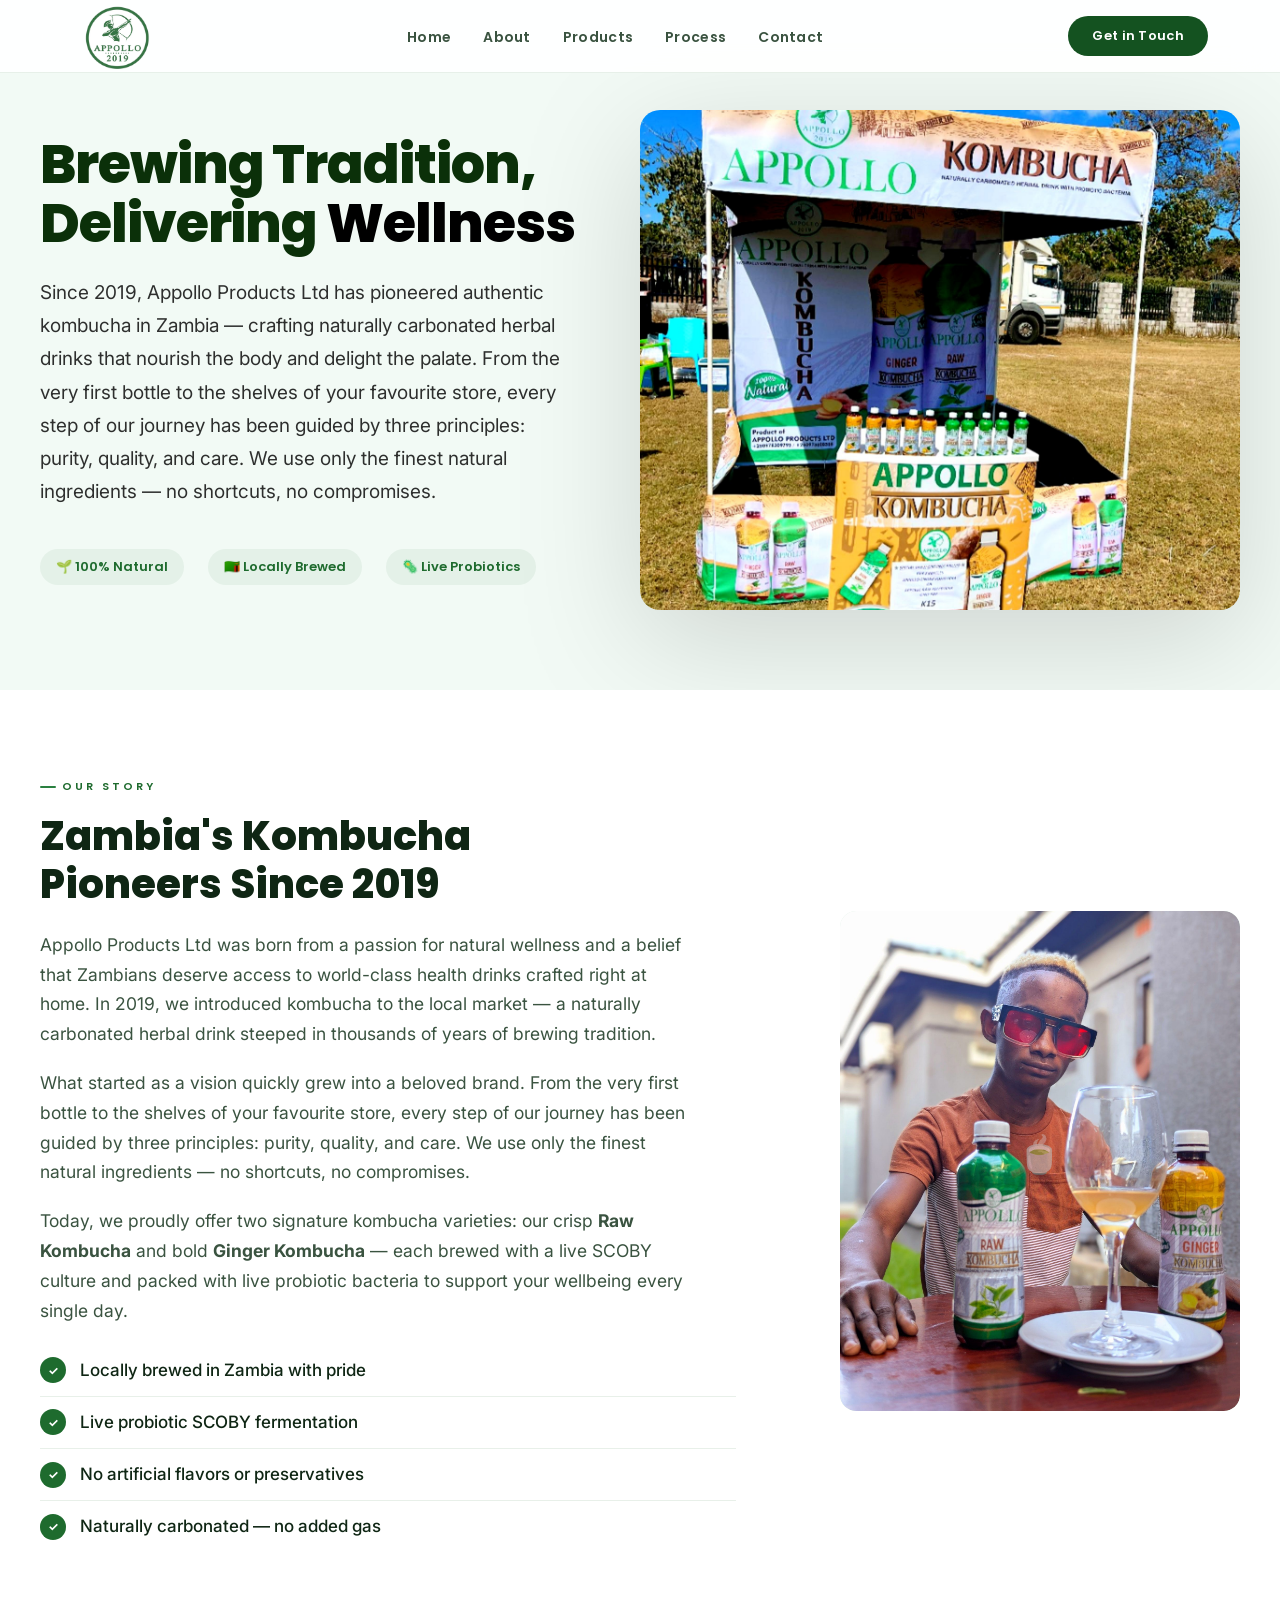
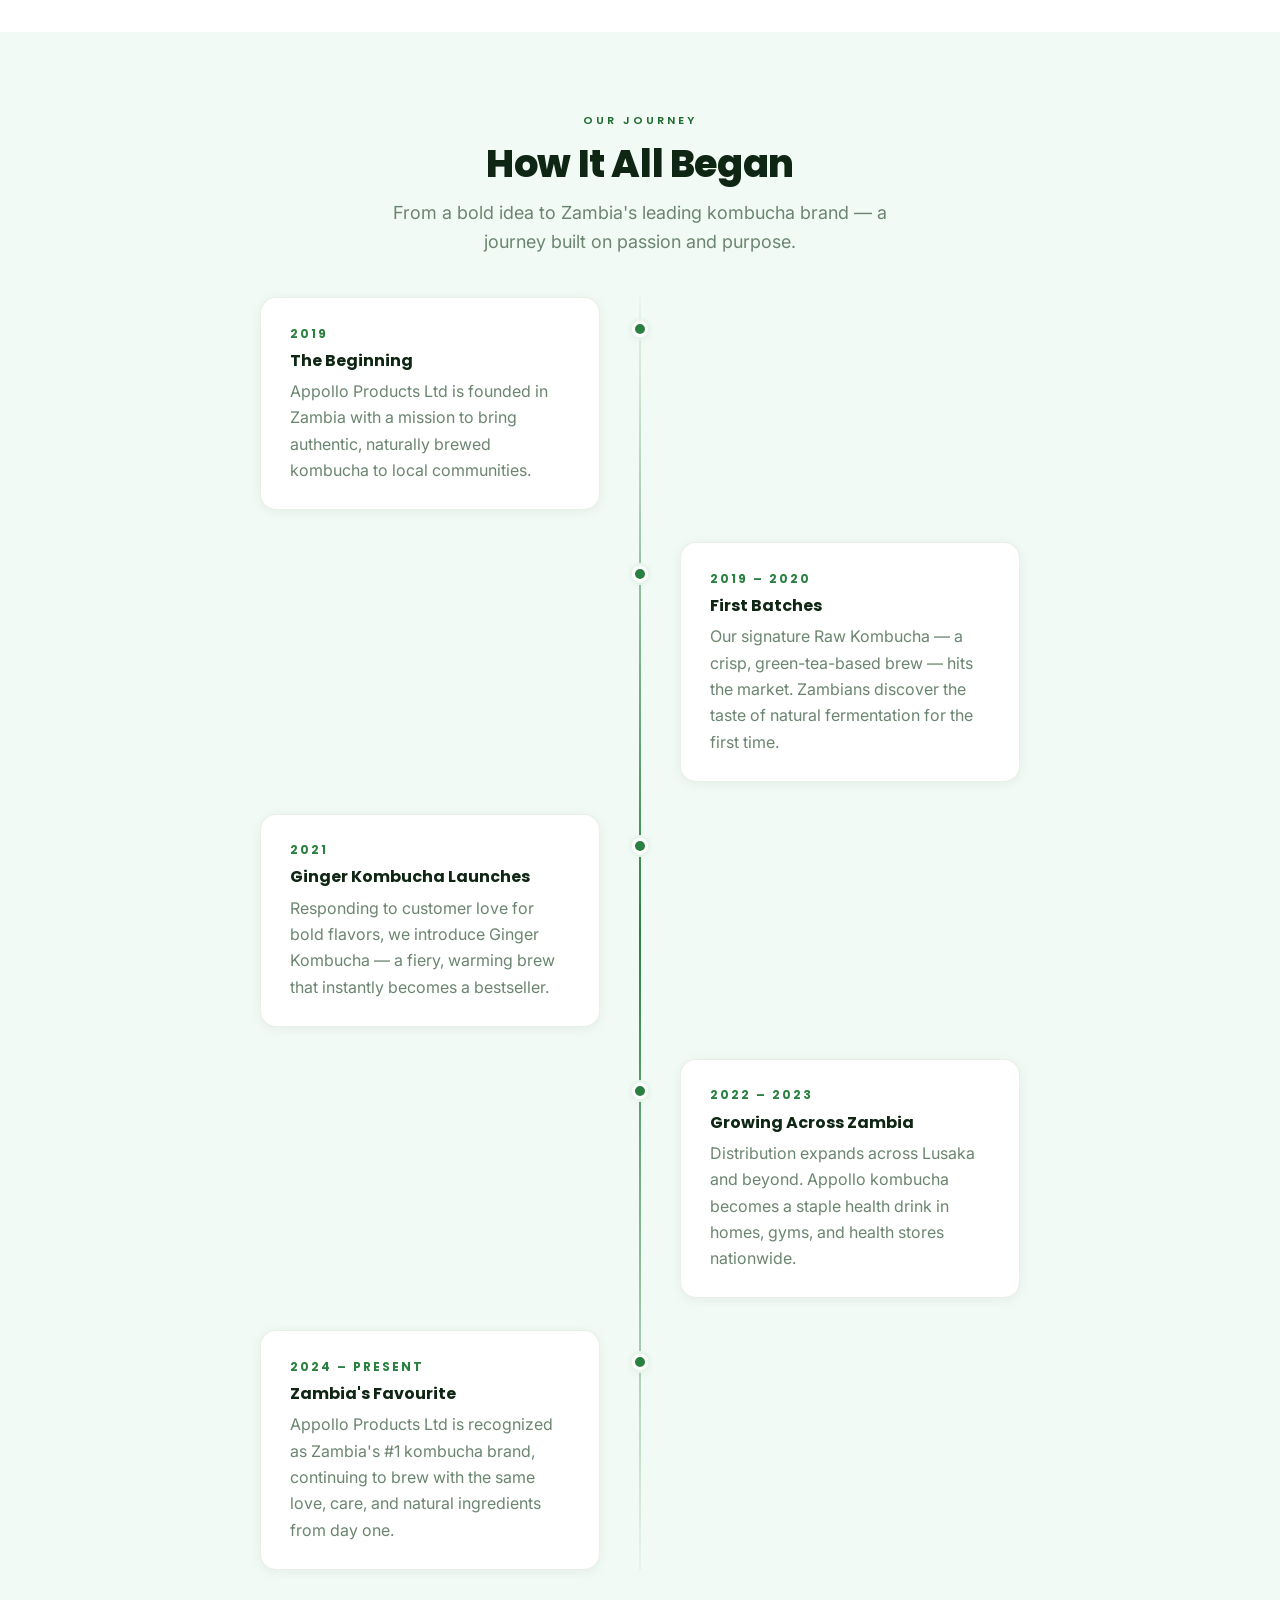
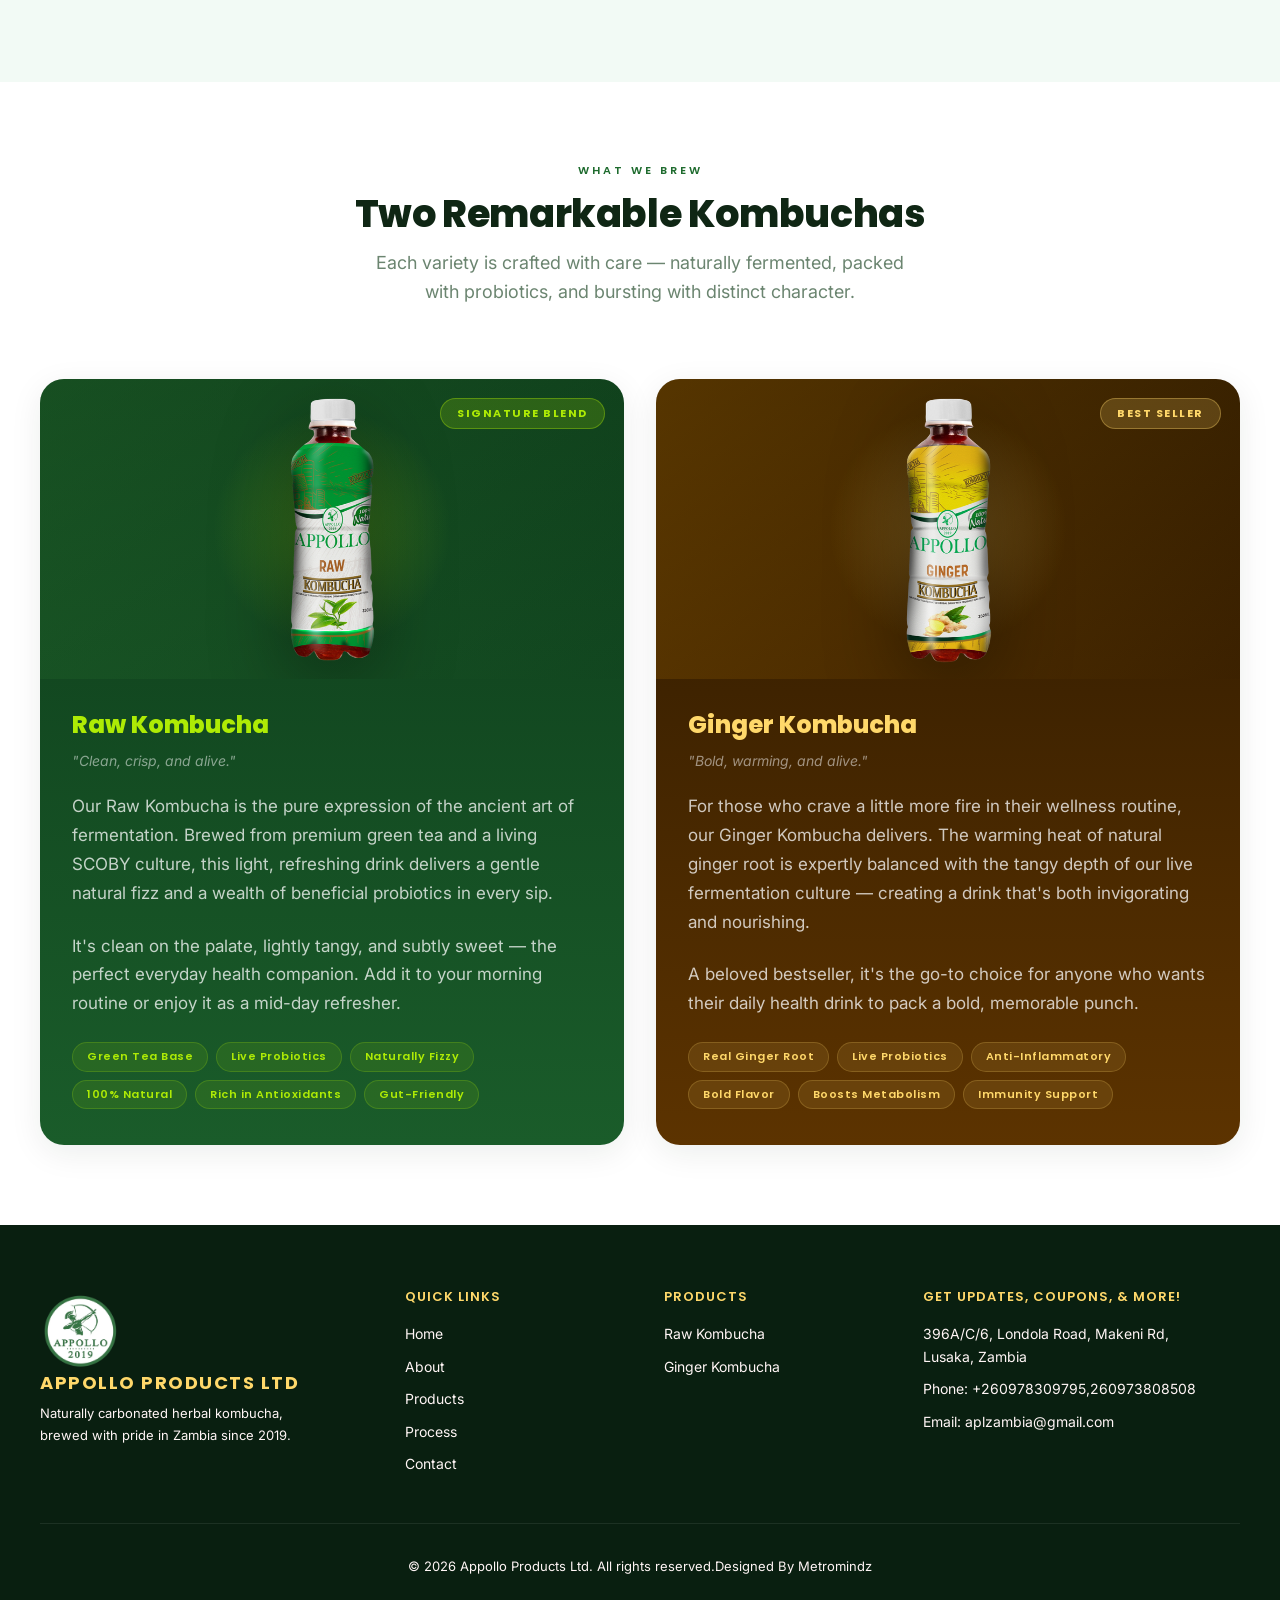
==== commit c6f3beae: "Initial commit" ====
--- a/About.html
+++ b/About.html
@@ -1,1809 +1,1809 @@
-<!DOCTYPE html>
-<html lang="en">
-
-<head>
-  <meta charset="UTF-8">
-  <meta name="viewport" content="width=device-width, initial-scale=1.0">
-  <title>About Us — Appollo Products | Zambia's Finest Kombucha</title>
-  <meta name="description"
-    content="Learn about Appollo Products Ltd — Zambia's pioneer kombucha brewer since 2019. Discover our Raw and Ginger kombucha crafted with 100% natural ingredients.">
-  <link rel="preconnect" href="https://fonts.googleapis.com">
-  <link rel="preconnect" href="https://fonts.gstatic.com" crossorigin>
-  <link
-    href="https://fonts.googleapis.com/css2?family=Inter:wght@300;400;500;600&family=Poppins:wght@400;500;600;700;800&display=swap"
-    rel="stylesheet">
-  <link rel="stylesheet" href="style.css">
-  <link rel="icon" type="image/ico" href="Assets/favicon.ico">
-  <style>
-    /* ═══════════════════════════════════════════════
-       BREADCRUMB BAR — sits below navbar, full width
-       ═══════════════════════════════════════════════ */
-   /* .breadcrumb-bar {
-      position: fixed;
-      top: 72px;
-      left: 0;
-      right: 0;
-      z-index: 99;
-      background: rgba(255, 255, 255, 0.96);
-      backdrop-filter: blur(8px);
-      -webkit-backdrop-filter: blur(8px);
-      border-bottom: 1px solid rgba(0, 0, 0, 0.07);
-      padding: 0 2rem;
-    }
-
-    .breadcrumb-bar-inner {
-      max-width: 1200px;
-      margin: 0 auto;
-      display: flex;
-      align-items: center;
-      height: 40px;
-      gap: 0.5rem;
-    }
-
-    .breadcrumb-bar a,
-    .breadcrumb-bar span {
-      font-family: 'Poppins', sans-serif;
-      font-size: 12.5px;
-      font-weight: 500;
-      color: rgba(11, 48, 9, 0.55);
-      text-decoration: none;
-      letter-spacing: 0.2px;
-      transition: color 0.2s;
-    }
-
-    .breadcrumb-bar a:hover {
-      color: #1e6b2e;
-    }
-
-    .breadcrumb-bar .bc-current {
-      color: #1e6b2e;
-      font-weight: 600;
-    }
-
-    .breadcrumb-bar .bc-sep {
-      font-size: 10px;
-      opacity: 0.35;
-    }  
-
-    /* ═══════════════════════════════════════════════
-       ABOUT PAGE — ADDITIONAL STYLES
-       ═══════════════════════════════════════════════ */
-
-    .page-hero {
-      position: relative;
-      padding: 110px 2rem 80px;
-      min-height: 60vh;
-      background-size: cover;
-      overflow: hidden;
-    }
-
-    .page-hero::before {
-      content: '';
-      position: absolute;
-      inset: 0;
-      background: linear-gradient(135deg, var(--mint), var(--mint));
-      z-index: 1;
-    }
-
-    .page-hero-shapes {
-      position: absolute;
-      inset: 0;
-      pointer-events: none;
-      overflow: hidden;
-      z-index: 1;
-    }
-
-    .page-hero-content {
-      position: relative;
-      z-index: 2;
-      max-width: 1200px;
-      margin: 0 auto;
-      width: 100%;
-      display: flex;
-      align-items: center;
-      justify-content: space-between;
-      gap: 4rem;
-    }
-
-    .page-hero-text {
-      animation: heroTextIn 1s var(--ease-out) 0.2s both;
-      flex: 1;
-    }
-
-    .page-hero-text .hero-badge {
-      margin-bottom: 1.5rem;
-    }
-
-    .page-hero-text h1 {
-      font-size: clamp(32px, 4.5vw, 54px);
-      font-weight: 800;
-      color: #0b3009;
-      line-height: 1.1;
-      margin-bottom: 1.4rem;
-      letter-spacing: -0.02em;
-    }
-
-    .page-hero-text h1 span {
-      color: black;
-    }
-
-    .page-hero-text p {
-      color: rgba(2, 2, 2, 0.82);
-      font-size: 19px;
-      line-height: 1.75;
-      max-width: 540px;
-      margin-bottom: 2.5rem;
-    }
-
-    .hero-features {
-      display: flex;
-      gap: 1.5rem;
-      flex-wrap: wrap;
-    }
-
-    .hero-feat-item {
-      display: flex;
-      align-items: center;
-      gap: 0.6rem;
-      font-family: 'Poppins', sans-serif;
-      font-size: 13px;
-      font-weight: 600;
-      color: #1e6b2e;
-      background: rgba(30, 107, 46, 0.06);
-      padding: 8px 16px;
-      border-radius: 40px;
-    }
-
-    .page-hero-img {
-      display: flex;
-      flex: 1;
-      justify-content: center;
-      align-items: center;
-      animation: heroImgIn 1s var(--ease-out) 0.4s both;
-      position: relative;
-    }
-
-    .page-hero-img-glow {
-      position: absolute;
-      width: 380px;
-      height: 380px;
-      background: radial-gradient(circle, rgba(174, 235, 5, 0.18) 0%, transparent 70%);
-      border-radius: 50%;
-      animation: glow-pulse 4s ease-in-out infinite;
-      left: 50%;
-      top: 50%;
-      transform: translate(-50%, -50%);
-      pointer-events: none;
-    }
-
-    .page-hero-img-container {
-      position: relative;
-      z-index: 2;
-      width: 600px;
-      height: 500px;
-      display: flex;
-      align-items: center;
-      justify-content: center;
-      animation: float 6s ease-in-out infinite;
-    }
-
-    .page-hero-img-container img {
-      width: 100%;
-      height: 100%;
-      border-radius: 20px;
-      object-fit: cover;
-      filter: drop-shadow(0 30px 60px rgba(0, 0, 0, 0.15));
-    }
-
-    /* ── Story Section ── */
-    .story-section {
-      padding: 5rem 2rem;
-      background: var(--white);
-    }
-
-    .story-section .section-inner {
-      max-width: 1200px;
-      margin: 0 auto;
-    }
-
-    .story-grid {
-      display: grid;
-      grid-template-columns: 1.2fr 0.8fr;
-      gap: 2.5rem;
-      align-items: center;
-    }
-
-    .story-text-col .section-label {
-      font-family: 'Poppins', sans-serif;
-      font-size: 11px;
-      text-transform: uppercase;
-      letter-spacing: 3px;
-      color: var(--green);
-      font-weight: 600;
-      padding-left: 1.4rem;
-      position: relative;
-      margin-bottom: 1rem;
-      display: inline-block;
-    }
-
-    .story-text-col .section-label::before {
-      content: '';
-      position: absolute;
-      left: 0;
-      top: 50%;
-      transform: translateY(-50%);
-      width: 16px;
-      height: 2px;
-      background: var(--green-mid);
-      border-radius: 2px;
-    }
-
-    .story-text-col h2 {
-      font-size: clamp(26px, 3.5vw, 40px);
-      font-weight: 800;
-      color: var(--text-heading);
-      line-height: 1.2;
-      margin-bottom: 1.4rem;
-    }
-
-    .story-text-col p {
-      color: var(--text-body);
-      font-size: 17.5px;
-      line-height: 1.7;
-      margin-bottom: 1.2rem;
-      max-width: 650px;
-    }
-
-    .story-img-col {
-      display: flex;
-      justify-content: flex-end;
-    }
-
-    .img-placeholder {
-      max-width: 300px;
-      width: 100%;
-      border-radius: var(--radius-md);
-      overflow: hidden;
-      background: linear-gradient(135deg, var(--green-light) 0%, #d6efdd 100%);
-      display: flex;
-      align-items: center;
-      justify-content: center;
-      flex-direction: column;
-      gap: 0.8rem;
-      color: var(--green);
-      font-family: 'Poppins', sans-serif;
-      font-size: 13px;
-      font-weight: 600;
-      letter-spacing: 0.5px;
-      border: none;
-      transition: transform 0.3s ease, box-shadow 0.3s ease;
-      position: relative;
-      align-items: center;
-    }
-
-    .img-placeholder:hover {
-      transform: translateY(-4px);
-      box-shadow: var(--shadow-md);
-    }
-
-    .img-placeholder img {
-      width: 100%;
-      height: 100%;
-      object-fit: cover;
-      position: absolute;
-      inset: 0;
-      border-radius: var(--radius-md);
-    }
-
-    .img-placeholder-icon {
-      font-size: 36px;
-      opacity: 0.5;
-    }
-
-    .img-placeholder-label {
-      opacity: 0.7;
-      text-align: center;
-      padding: 0 1rem;
-      line-height: 1.5;
-    }
-
-    .img-main {
-      height: 500px;
-      width: 400px;
-      max-width: 550px;
-    }
-
-    .img-main img {
-      width: 100%;
-      height: 100%;
-      object-fit: cover;
-      border-radius: var(--radius-md);
-    }
-
-    .img-row {
-      display: grid;
-      grid-template-columns: 1fr 1fr;
-      gap: 1.2rem;
-    }
-
-    .img-small {
-      height: 100px;
-    }
-
-    .img-small {
-      width: 200px;
-    }
-
-    /* ── Timeline / History ── */
-    .history-section {
-      padding: 5rem 2rem;
-      background: var(--mint);
-    }
-
-    .history-section .section-inner {
-      max-width: 1200px;
-      margin: 0 auto;
-    }
-
-    .history-section .section-header {
-      text-align: center;
-      margin-bottom: 2.5rem;
-    }
-
-    .history-section .section-header .section-label {
-      font-family: 'Poppins', sans-serif;
-      font-size: 11px;
-      text-transform: uppercase;
-      letter-spacing: 3px;
-      color: var(--green);
-      font-weight: 600;
-      display: block;
-      margin-bottom: 0.7rem;
-    }
-
-    .history-section .section-header h2 {
-      font-size: clamp(26px, 3vw, 38px);
-      font-weight: 800;
-      color: var(--text-heading);
-      margin-bottom: 0.8rem;
-    }
-
-    .history-section .section-header p {
-      color: var(--text-muted);
-      font-size: 18px;
-      max-width: 520px;
-      margin: 0 auto;
-      line-height: 1.6;
-    }
-
-    .timeline {
-      position: relative;
-      max-width: 800px;
-      margin: 0 auto;
-    }
-
-    .timeline::before {
-      content: '';
-      position: absolute;
-      left: 50%;
-      top: 0;
-      bottom: 0;
-      width: 2px;
-      background: linear-gradient(to bottom, var(--green-light), var(--green-mid), var(--green-light));
-      transform: translateX(-50%);
-    }
-
-    .timeline-item {
-      display: flex;
-      justify-content: flex-end;
-      padding-right: calc(50% + 2.5rem);
-      margin-bottom: 2rem;
-      position: relative;
-    }
-
-    .timeline-item:nth-child(even) {
-      justify-content: flex-start;
-      padding-right: 0;
-      padding-left: calc(50% + 2.5rem);
-    }
-
-    .timeline-dot {
-      position: absolute;
-      left: 50%;
-      top: 1.5rem;
-      transform: translateX(-50%);
-      width: 16px;
-      height: 16px;
-      border-radius: 50%;
-      background: var(--green-mid);
-      border: 3px solid var(--white);
-      box-shadow: 0 0 0 3px var(--green-light), var(--shadow-sm);
-      z-index: 2;
-    }
-
-    .timeline-card {
-      background: var(--white);
-      border-radius: var(--radius-md);
-      padding: 1.6rem 1.8rem;
-      box-shadow: var(--shadow-sm);
-      border: 1px solid var(--border);
-      max-width: 340px;
-      transition: transform 0.3s ease, box-shadow 0.3s ease;
-    }
-
-    .timeline-card:hover {
-      transform: translateY(-4px);
-      box-shadow: var(--shadow-md);
-    }
-
-    .timeline-year {
-      font-family: 'Poppins', sans-serif;
-      font-size: 12px;
-      font-weight: 700;
-      color: var(--green-mid);
-      letter-spacing: 2px;
-      text-transform: uppercase;
-      margin-bottom: 0.5rem;
-    }
-
-    .timeline-card h3 {
-      font-size: 16px;
-      font-weight: 700;
-      color: var(--text-heading);
-      margin-bottom: 0.5rem;
-    }
-
-    .timeline-card p {
-      font-size: 16px;
-      color: var(--text-muted);
-      line-height: 1.65;
-    }
-
-    /* ══════════════════════════════════════════════
-       PRODUCTS DEEP DIVE — FIXED GRID
-       ══════════════════════════════════════════════ */
-    .products-deep {
-      padding: 5rem 2rem;
-      background: var(--white);
-    }
-
-    /* ✅ FIX: Added max-width and margin auto so the grid centres properly */
-    .products-deep .section-inner {
-      max-width: 1200px;
-      margin: 0 auto;
-      width: 100%;
-    }
-
-    .products-deep .section-header {
-      text-align: center;
-      margin-bottom: 4.5rem;
-    }
-
-    .products-deep .section-header .section-label {
-      font-family: 'Poppins', sans-serif;
-      font-size: 11px;
-      text-transform: uppercase;
-      letter-spacing: 3px;
-      color: var(--green);
-      font-weight: 600;
-      display: block;
-      margin-bottom: 0.7rem;
-    }
-
-    .products-deep .section-header h2 {
-      font-size: clamp(26px, 3vw, 38px);
-      font-weight: 800;
-      color: var(--text-heading);
-      margin-bottom: 0.8rem;
-    }
-
-    .products-deep .section-header p {
-      color: var(--text-muted);
-      font-size: 18px;
-      max-width: 540px;
-      margin: 0 auto;
-      line-height: 1.6;
-    }
-
-    /* ✅ FIX: Always 2 columns — only collapse at very small screens (≤ 480px) */
-    .product-deep-grid {
-      display: grid;
-      grid-template-columns: 1fr 1fr;
-      gap: 2rem;
-    }
-
-    .product-deep-card {
-      border-radius: var(--radius-lg);
-      overflow: hidden;
-      box-shadow: var(--shadow-md);
-      transition: transform 0.35s var(--ease-out), box-shadow 0.35s ease;
-      position: relative;
-    }
-
-    .product-deep-card:hover {
-      transform: translateY(-8px);
-      box-shadow: var(--shadow-lg);
-    }
-
-    .product-deep-card.raw {
-      background: linear-gradient(180deg, #0d3b1a 0%, #1a5c2a 100%);
-    }
-
-    .product-deep-card.ginger {
-      background: linear-gradient(180deg, #2b1800 0%, #5c3300 100%);
-    }
-
-    .product-deep-img-zone {
-      height: 300px;
-      display: flex;
-      align-items: center;
-      justify-content: center;
-      position: relative;
-      overflow: hidden;
-    }
-
-    .product-deep-card.raw .product-deep-img-zone {
-      background: linear-gradient(135deg, rgba(46, 125, 50, 0.3) 0%, rgba(13, 59, 26, 0.1) 100%);
-    }
-
-    .product-deep-card.ginger .product-deep-img-zone {
-      background: linear-gradient(135deg, rgba(184, 120, 0, 0.3) 0%, rgba(43, 24, 0, 0.1) 100%);
-    }
-
-    .product-deep-glow {
-      position: absolute;
-      width: 240px;
-      height: 240px;
-      border-radius: 50%;
-      opacity: 0.25;
-      animation: glow-pulse 4s ease-in-out infinite;
-      left: 50%;
-      top: 50%;
-      transform: translate(-50%, -50%);
-    }
-
-    .product-deep-card.raw .product-deep-glow {
-      background: radial-gradient(circle, #aeeb05 0%, transparent 70%);
-    }
-
-    .product-deep-card.ginger .product-deep-glow {
-      background: radial-gradient(circle, #ffd86a 0%, transparent 70%);
-    }
-
-    .product-deep-img-holder {
-      position: relative;
-      z-index: 2;
-      width: 210px;
-      height: 280px;
-      display: flex;
-      align-items: center;
-      justify-content: center;
-      flex-direction: column;
-      gap: 0.7rem;
-      animation: float 6s ease-in-out infinite;
-    }
-
-    .product-deep-img-holder img {
-      width: 100%;
-      height: 100%;
-      object-fit: contain;
-      filter: drop-shadow(0 20px 40px rgba(0, 0, 0, 0.4));
-    }
-
-    .product-deep-img-holder.no-img {
-      border-radius: var(--radius-md);
-      border: 2px dashed rgba(255, 255, 255, 0.2);
-      font-family: 'Poppins', sans-serif;
-      font-size: 12px;
-      color: rgba(255, 255, 255, 0.4);
-      font-weight: 600;
-      letter-spacing: 0.5px;
-    }
-
-    .product-deep-img-holder.no-img span {
-      font-size: 32px;
-      opacity: 0.4;
-    }
-
-    .product-deep-badge {
-      position: absolute;
-      top: 1.2rem;
-      right: 1.2rem;
-      font-family: 'Poppins', sans-serif;
-      font-size: 11px;
-      font-weight: 700;
-      letter-spacing: 1.5px;
-      text-transform: uppercase;
-      padding: 6px 16px;
-      border-radius: var(--radius-full);
-      z-index: 5;
-    }
-
-    .product-deep-card.raw .product-deep-badge {
-      background: rgba(174, 235, 5, 0.18);
-      color: #aeeb05;
-      border: 1px solid rgba(174, 235, 5, 0.35);
-    }
-
-    .product-deep-card.ginger .product-deep-badge {
-      background: rgba(255, 216, 106, 0.18);
-      color: var(--gold-warm);
-      border: 1px solid rgba(255, 216, 106, 0.35);
-    }
-
-    .product-deep-info {
-      padding: 2rem 2rem 2.2rem;
-    }
-
-    .product-deep-card.raw .product-deep-info h3 {
-      color: #aeeb05;
-    }
-
-    .product-deep-card.ginger .product-deep-info h3 {
-      color: var(--gold-warm);
-    }
-
-    .product-deep-info h3 {
-      font-size: 24px;
-      font-weight: 800;
-      margin-bottom: 0.6rem;
-    }
-
-    .product-deep-info .tagline {
-      font-size: 14px;
-      font-style: italic;
-      margin-bottom: 1.2rem;
-      color: rgba(255, 255, 255, 0.5);
-    }
-
-    .product-deep-info p {
-      font-size: 17px;
-      line-height: 1.7;
-      color: rgba(255, 255, 255, 0.75);
-      margin-bottom: 1.5rem;
-    }
-
-    .product-traits {
-      display: flex;
-      flex-wrap: wrap;
-      gap: 0.5rem;
-    }
-
-    .trait-tag {
-      font-family: 'Poppins', sans-serif;
-      font-size: 11px;
-      font-weight: 600;
-      padding: 5px 14px;
-      border-radius: var(--radius-full);
-      letter-spacing: 0.5px;
-    }
-
-    .product-deep-card.raw .trait-tag {
-      background: rgba(174, 235, 5, 0.1);
-      color: #aeeb05;
-      border: 1px solid rgba(174, 235, 5, 0.2);
-    }
-
-    .product-deep-card.ginger .trait-tag {
-      background: rgba(255, 216, 106, 0.1);
-      color: var(--gold-warm);
-      border: 1px solid rgba(255, 216, 106, 0.2);
-    }
-
-    /* ═══════════════════════════════════════════════
-       GALLERY SLIDER
-       ═══════════════════════════════════════════════ */
-    .about-slider-section {
-      padding: 5rem 2rem;
-      background: #f8d46f;
-    }
-
-    .about-slider-section .section-inner {
-      max-width: 1200px;
-      margin: 0 auto;
-    }
-
-    .about-slider-section .section-header {
-      text-align: center;
-      margin-bottom: 4rem;
-    }
-
-    .about-slider-section .section-header .section-label {
-      font-family: 'Poppins', sans-serif;
-      font-size: 11px;
-      text-transform: uppercase;
-      letter-spacing: 3px;
-      color: var(--green);
-      font-weight: 600;
-      display: block;
-      margin-bottom: 0.7rem;
-    }
-
-    .about-slider-section .section-header h2 {
-      font-size: clamp(26px, 3vw, 38px);
-      font-weight: 800;
-      color: var(--text-heading);
-      margin-bottom: 0.8rem;
-    }
-
-    .about-slider-section .section-header p {
-      color: var(--text-muted);
-      font-size: 18px;
-      max-width: 520px;
-      margin: 0 auto;
-      line-height: 1.6;
-    }
-
-    .slider-wrapper {
-      overflow: hidden;
-      border-radius: var(--radius-lg);
-    }
-
-    .about-slider-track {
-      display: flex;
-      gap: 1.5rem;
-      transition: transform 0.5s cubic-bezier(0.25, 0.46, 0.45, 0.94);
-      align-items: stretch;
-    }
-
-    .about-slide-card {
-      flex-shrink: 0;
-      background: var(--white);
-      border-radius: var(--radius-md);
-      overflow: hidden;
-      box-shadow: var(--shadow-sm);
-      border: 1px solid var(--border);
-      transition: transform 0.3s ease, box-shadow 0.3s ease;
-      display: flex;
-      flex-direction: column;
-    }
-
-    .about-slide-card:hover {
-      transform: translateY(-4px);
-      box-shadow: var(--shadow-md);
-    }
-
-    .slide-img-zone {
-      position: relative;
-      width: 100%;
-      height: 220px;
-      overflow: hidden;
-      background: linear-gradient(135deg, var(--green-light) 0%, #d4edd9 100%);
-      border-radius: var(--radius-md) var(--radius-md) 0 0;
-      flex-shrink: 0;
-    }
-
-    .slide-img-zone img {
-      position: absolute;
-      inset: 0;
-      width: 100%;
-      height: 100%;
-      object-fit: cover;
-      object-position: center;
-      display: block;
-    }
-
-    .slide-img-placeholder {
-      position: absolute;
-      inset: 0;
-      display: flex;
-      flex-direction: column;
-      align-items: center;
-      justify-content: center;
-      gap: 0.5rem;
-      color: var(--green);
-      font-family: 'Poppins', sans-serif;
-      font-size: 12px;
-      font-weight: 600;
-      letter-spacing: 0.5px;
-      border: 2px dashed rgba(30, 107, 46, 0.25);
-      border-bottom: none;
-    }
-
-    .slide-img-placeholder .slide-img-placeholder-icon {
-      font-size: 32px;
-      opacity: 0.4;
-    }
-
-    .slide-img-placeholder .slide-img-placeholder-label {
-      opacity: 0.6;
-      text-align: center;
-      padding: 0 1rem;
-    }
-
-    .slide-body {
-      padding: 1.5rem 1.6rem 1.8rem;
-      flex: 1;
-    }
-
-    .slide-tag {
-      display: inline-block;
-      background: var(--green-light);
-      color: var(--green-mid);
-      font-family: 'Poppins', sans-serif;
-      font-size: 10px;
-      font-weight: 700;
-      letter-spacing: 1.5px;
-      text-transform: uppercase;
-      padding: 4px 12px;
-      border-radius: var(--radius-full);
-      margin-bottom: 0.8rem;
-    }
-
-    .slide-body h3 {
-      font-size: 17px;
-      font-weight: 700;
-      color: var(--text-heading);
-      margin-bottom: 0.6rem;
-      line-height: 1.3;
-    }
-
-    .slide-body p {
-      font-size: 16px;
-      color: var(--text-muted);
-      line-height: 1.6;
-    }
-    
-    .slider-controls-row {
-      display: flex;
-      align-items: center;
-      justify-content: center;
-      gap: 1.5rem;
-      margin-top: 2.5rem;
-    }
-
-    .about-slider-prev,
-    .about-slider-next {
-      width: 46px;
-      height: 46px;
-      border-radius: 50%;
-      border: 2px solid var(--border);
-      background: var(--white);
-      display: flex;
-      align-items: center;
-      justify-content: center;
-      color: var(--text-heading);
-      cursor: pointer;
-      transition: all 0.25s ease;
-      box-shadow: var(--shadow-sm);
-    }
-
-    .about-slider-prev:hover,
-    .about-slider-next:hover {
-      background: var(--green-dark);
-      border-color: var(--green-dark);
-      color: white;
-      transform: scale(1.08);
-    }
-
-    .about-slider-dots {
-      display: flex;
-      gap: 0.5rem;
-      align-items: center;
-    }
-
-    .about-slider-dot {
-      width: 8px;
-      height: 8px;
-      border-radius: 50%;
-      background: var(--border);
-      border: none;
-      cursor: pointer;
-      transition: all 0.25s ease;
-      padding: 0;
-    }
-
-    .about-slider-dot.active {
-      background: var(--green-mid);
-      width: 24px;
-      border-radius: 4px;
-    }
-
-    /* ── Stats Bar ── */
-    .stats-bar {
-      background: var(--green-dark);
-      padding: 3rem 2rem;
-    }
-
-    .stats-bar .section-inner {
-      max-width: 1200px;
-      margin: 0 auto;
-    }
-
-    .stats-row {
-      display: grid;
-      grid-template-columns: repeat(4, 1fr);
-      gap: 2rem;
-      text-align: center;
-    }
-
-    .stat-block {
-      padding: 1.5rem;
-      border-right: 1px solid rgba(255, 255, 255, 0.1);
-    }
-
-    .stat-block:last-child {
-      border-right: none;
-    }
-
-    .stat-block .num {
-      font-family: 'Poppins', sans-serif;
-      font-size: clamp(32px, 4vw, 48px);
-      font-weight: 800;
-      color: #aeeb05;
-      line-height: 1;
-      margin-bottom: 0.5rem;
-    }
-
-    .stat-block .label {
-      font-size: 13px;
-      color: rgba(255, 255, 255, 0.55);
-      font-weight: 500;
-      letter-spacing: 0.5px;
-    }
-
-    /* ── CTA Strip ── */
-    .cta-strip {
-      padding: 4rem 2rem;
-      background: var(--white);
-      text-align: center;
-    }
-
-    .cta-strip .section-inner {
-      max-width: 680px;
-      margin: 0 auto;
-    }
-
-    .cta-strip .section-label {
-      font-family: 'Poppins', sans-serif;
-      font-size: 11px;
-      text-transform: uppercase;
-      letter-spacing: 3px;
-      color: var(--green);
-      font-weight: 600;
-      display: block;
-      margin-bottom: 0.7rem;
-    }
-
-    .cta-strip h2 {
-      font-size: clamp(26px, 3vw, 36px);
-      font-weight: 800;
-      color: var(--text-heading);
-      margin-bottom: 1rem;
-    }
-
-    .cta-strip p {
-      color: var(--text-muted);
-      font-size: 16px;
-      margin-bottom: 2.5rem;
-      line-height: 1.7;
-    }
-
-    .cta-strip-btns {
-      display: flex;
-      gap: 1rem;
-      justify-content: center;
-      flex-wrap: wrap;
-    }
-
-    /* ══ REVEAL ANIMATIONS ══ */
-    .reveal-up.visible,
-    .reveal-left.visible,
-    .reveal-right.visible,
-    .stagger.visible > * {
-      opacity: 1 ;
-      transform: none !;
-    }
-
-    img { opacity: 1 ; }
-
-    /* ══════════════════════════════════════════════
-       RESPONSIVE BREAKPOINTS
-       ══════════════════════════════════════════════ */
-
-    /* ── 1100px ── */
-    @media (max-width: 1100px) {
-      .stats-row {
-        grid-template-columns: repeat(2, 1fr);
-      }
-
-      .stat-block {
-        border-right: none;
-        border-bottom: 1px solid rgba(255, 255, 255, 0.1);
-      }
-
-      .stat-block:nth-child(2n) {
-        border-bottom: 1px solid rgba(255, 255, 255, 0.1);
-      }
-
-      .stat-block:last-child {
-        border-bottom: none;
-      }
-
-      /* ✅ Keep product grid at 2 cols on tablets — reduce gap slightly */
-      .product-deep-grid {
-        grid-template-columns: 1fr 1fr;
-        gap: 1.5rem;
-      }
-    }
-
-    /* ── 900px ── */
-    @media (max-width: 900px) {
-      .story-grid {
-        grid-template-columns: 1fr;
-        gap: 3rem;
-      }
-
-      .page-hero-content {
-        flex-direction: column;
-        text-align: center;
-        gap: 2.5rem;
-      }
-
-      .page-hero-text p {
-        margin: 0 auto 2rem;
-      }
-
-      .hero-features {
-        justify-content: center;
-      }
-
-      .page-hero-img-container {
-        width: 260px;
-        height: 280px;
-        margin: 0 auto;
-      }
-
-      .timeline::before {
-        left: 20px;
-      }
-
-      .timeline-item,
-      .timeline-item:nth-child(even) {
-        padding-left: 4rem;
-        padding-right: 0;
-        justify-content: flex-start;
-      }
-
-      .timeline-dot {
-        left: 20px;
-        transform: none;
-      }
-
-      .timeline-card {
-        max-width: 100%;
-      }
-    }
-
-    /* ── 768px ── */
-    @media (max-width: 768px) {
-      .breadcrumb-bar {
-        top: 64px;
-      }
-
-      .page-hero {
-        padding: 120px 1.5rem 40px;
-        min-height: auto;
-      }
-
-      .page-hero-content {
-        flex-direction: column;
-        text-align: center;
-        gap: 2rem;
-      }
-
-      .page-hero-text p {
-        margin: 0 auto 1.5rem;
-      }
-
-      .hero-features {
-        justify-content: center;
-      }
-
-      .page-hero-img-container {
-        width: 100%;
-        max-width: 400px;
-        height: auto;
-        margin: 0 auto;
-      }
-
-      .page-hero-img-container img {
-        height: auto;
-        object-fit: contain;
-      }
-
-      .page-hero-img-glow {
-        width: 200px;
-        height: 200px;
-      }
-
-      .story-grid {
-        grid-template-columns: 1fr;
-        gap: 2rem;
-      }
-
-      .about-img-wrap {
-        width: 100%;
-        max-width: 320px;
-        height: auto;
-        margin: 0 auto 1.5rem;
-      }
-
-      .img-placeholder {
-        height: auto;
-        aspect-ratio: 1/1.2;
-      }
-
-      .since-badge {
-        width: 80px;
-        height: 80px;
-        top: -30px;
-        left: 0;
-      }
-
-      .since-badge .year {
-        font-size: 22px;
-      }
-
-      .since-badge .since-text {
-        font-size: 9px;
-      }
-
-      .img-row {
-        grid-template-columns: 1fr 1fr;
-        gap: 0.75rem;
-      }
-
-      .img-main {
-        width: 100%;
-        height: auto;
-        aspect-ratio: 3/4;
-      }
-
-      .img-main img {
-        object-fit: contain;
-        background: #fff;
-      }
-
-      .img-small {
-        height: auto;
-        aspect-ratio: 1/1;
-      }
-
-      /* ✅ FIX: Keep product grid 2-col on tablets/mobile — reduce image zone height */
-      .product-deep-grid {
-        grid-template-columns: 1fr 1fr;
-        gap: 1rem;
-      }
-
-      .product-deep-img-zone {
-        height: 220px;
-        padding: 0;
-      }
-
-      .product-deep-img-holder {
-        width: 130px;
-        height: 200px;
-      }
-
-      .product-deep-info {
-        padding: 1.2rem 1.2rem 1.5rem;
-      }
-
-      .product-deep-info h3 {
-        font-size: 18px;
-      }
-
-      .product-deep-info p {
-        font-size: 13px;
-      }
-
-      .product-deep-info .tagline {
-        font-size: 12px;
-        margin-bottom: 0.8rem;
-      }
-
-      .trait-tag {
-        font-size: 10px;
-        padding: 4px 10px;
-      }
-
-      /* Section padding */
-      .story-section,
-      .history-section,
-      .products-deep,
-      .about-slider-section {
-        padding: 3rem 1.25rem;
-      }
-
-      .products-deep .section-header {
-        margin-bottom: 2.5rem;
-      }
-
-      .cta-strip {
-        padding: 3rem 1.25rem;
-      }
-
-      /* Gallery slider */
-      .about-slide-card {
-        background: #fff;
-        min-height: 400px;
-      }
-
-      .slide-img-zone {
-        height: 240px;
-        display: block;
-      }
-
-      .slide-img-zone img {
-        width: 100%;
-        height: 100%;
-        object-fit: cover;
-        opacity: 1;
-      }
-
-      .hero-feat-item {
-        font-size: 11px;
-        padding: 6px 12px;
-      }
-    }
-
-    /* ── 576px ── */
-    @media (max-width: 576px) {
-      .page-hero {
-        padding: 115px 1rem 30px;
-      }
-
-      .page-hero-text h1 {
-        font-size: 28px;
-      }
-
-      .page-hero-text p {
-        font-size: 15px;
-      }
-
-      .page-hero-img-container {
-        max-width: 260px;
-      }
-
-      .img-row {
-        grid-template-columns: 1fr;
-        gap: 0.75rem;
-      }
-
-      .img-small {
-        height: 160px;
-      }
-
-      .img-main {
-        height: 180px;
-      }
-
-      .about-img-wrap {
-        max-width: 220px;
-      }
-
-      .stats-row {
-        grid-template-columns: 1fr 1fr;
-      }
-
-      .story-section,
-      .history-section,
-      .products-deep,
-      .about-slider-section {
-        padding: 2.5rem 1rem;
-      }
-
-      /* ✅ Keep 2 cols at 576px too — just tighter */
-      .product-deep-grid {
-        grid-template-columns: 1fr 1fr;
-        gap: 0.75rem;
-      }
-
-      .product-deep-img-zone {
-        height: 180px;
-      }
-
-      .product-deep-img-holder {
-        width: 100px;
-        height: 160px;
-      }
-
-      .product-deep-badge {
-        font-size: 9px;
-        padding: 4px 10px;
-        top: 0.6rem;
-        right: 0.6rem;
-      }
-
-      .product-deep-info {
-        padding: 1rem;
-      }
-
-      .product-deep-info h3 {
-        font-size: 15px;
-        margin-bottom: 0.3rem;
-      }
-
-      .product-deep-info p {
-        font-size: 12px;
-        line-height: 1.6;
-        margin-bottom: 1rem;
-        /* Hide second paragraph on very small screens to save space */
-        display: -webkit-box;
-        /* -webkit-line-clamp: 4; */
-        -webkit-box-orient: vertical;
-        overflow: hidden;
-      }
-
-      .slide-img-zone {
-        height: 240px;
-      }
-
-      .timeline::before {
-        left: 16px;
-      }
-
-      .timeline-item,
-      .timeline-item:nth-child(even) {
-        padding-left: 3.5rem;
-        padding-right: 0;
-      }
-
-      .timeline-dot {
-        left: 16px;
-      }
-    }
-
-    /* ── 480px — ONLY collapse product grid to 1 col here ── */
-    @media (max-width: 480px) {
-      .product-deep-grid {
-        grid-template-columns: 1fr;
-        gap: 1.5rem;
-      }
-
-      .product-deep-img-zone {
-        height: 260px;
-      }
-
-      .product-deep-img-holder {
-        width: 160px;
-        height: 240px;
-      }
-
-      .product-deep-info h3 {
-        font-size: 20px;
-      }
-
-      .product-deep-info p {
-        font-size: 14px;
-        /* -webkit-line-clamp: unset; */
-        overflow: visible;
-      }
-
-      .product-deep-badge {
-        font-size: 10px;
-        padding: 5px 12px;
-        top: 1rem;
-        right: 1rem;
-      }
-    }
-
-    /* ── 400px ── */
-    @media (max-width: 400px) {
-      .page-hero {
-        padding: 110px 1rem 25px;
-      }
-
-      .page-hero-text h1 {
-        font-size: 24px;
-      }
-
-      .hero-features {
-        gap: 0.5rem;
-      }
-
-      .hero-feat-item {
-        font-size: 10px;
-        padding: 5px 10px;
-      }
-
-      .stats-row {
-        grid-template-columns: 1fr;
-      }
-
-      .stat-block {
-        border-right: none;
-        border-bottom: 1px solid rgba(255, 255, 255, 0.1);
-      }
-
-      .cta-strip-btns {
-        flex-direction: column;
-        align-items: center;
-      }
-
-      .about-img-wrap {
-        max-width: 200px;
-      }
-
-      .since-badge {
-        width: 65px;
-        height: 65px;
-        top: -25px;
-      }
-
-      .since-badge .year {
-        font-size: 18px;
-      }
-    }
-  </style>
-</head>
-
-<body>
-
-  <!-- ✅ NAVBAR -->
-  <nav id="navbar">
-    <div class="nav-inner">
-      <a href="index.html" class="nav-logo" id="navLogo">
-        <img src="Assets/LOGO (2).webp" alt="Appollo Logo" class="nav-logo-img">
-      </a>
-      <ul class="nav-links" id="navLinks">
-        <li><a href="index.html" class="nav-link">Home</a></li>
-        <li><a href="About.html" class="nav-link active">About</a></li>
-        <li><a href="Products.html" class="nav-link">Products</a></li>
-        <li><a href="Process.html" class="nav-link">Process</a></li>
-        <li><a href="Products.html" class="nav-link">Contact</a></li>
-      </ul>
-      <a href="Contact.html" class="nav-cta" id="navCta">Get in Touch</a>
-      <button class="mobile-toggle" id="mobileToggle" aria-label="Toggle menu">
-        <span></span><span></span><span></span>
-      </button>
-    </div>
-  </nav>
-
-  <!-- ✅ BREADCRUMB BAR -->
-  <div class="breadcrumb-bar">
-    <div class="breadcrumb-bar-inner">
-      <a href="index.html">Home</a>
-      <span class="bc-sep">›</span>
-      <span class="bc-current">About Us</span>
-    </div>
-  </div>
-
-  <!-- ✅ HERO SECTION -->
-  <section class="page-hero">
-    <div class="page-hero-content">
-      <!-- LEFT TEXT -->
-      <div class="page-hero-text">
-        <h1>
-          Brewing Tradition,<br>
-          Delivering <span>Wellness</span>
-        </h1>
-        <p>
-          Since 2019, Appollo Products Ltd has pioneered authentic kombucha in Zambia — crafting naturally carbonated
-          herbal drinks that nourish the body and delight the palate. From the very first bottle to the shelves of your favourite store,
-          every step of our journey has been guided by three principles: purity, quality, and care.
-          We use only the finest natural ingredients — no shortcuts, no compromises.
-        </p>
-        <div class="hero-features">
-          <div class="hero-feat-item">🌱 100% Natural</div>
-          <div class="hero-feat-item">🇿🇲 Locally Brewed</div>
-          <div class="hero-feat-item">🦠 Live Probiotics</div>
-        </div>
-      </div>
-      <!-- RIGHT IMAGE -->
-      <div class="page-hero-img">
-        <div class="page-hero-img-glow"></div>
-        <div class="page-hero-img-container">
-          <img src="Assets/production.jpg" alt="Appollo Kombucha">
-        </div>
-      </div>
-    </div>
-  </section>
-
-  <!-- STORY SECTION -->
-  <section class="story-section" id="our-story">
-    <div class="section-inner">
-      <div class="story-grid">
-        <div class="story-text-col reveal-left">
-          <div class="section-label">Our Story</div>
-          <h2>Zambia's Kombucha<br>Pioneers Since 2019</h2>
-          <p>Appollo Products Ltd was born from a passion for natural wellness and a belief that Zambians deserve access
-            to world-class health drinks crafted right at home. In 2019, we introduced kombucha to the local market — a
-            naturally carbonated herbal drink steeped in thousands of years of brewing tradition.</p>
-          <p>What started as a vision quickly grew into a beloved brand. From the very first bottle to the shelves of
-            your favourite store, every step of our journey has been guided by three principles: purity, quality, and
-            care. We use only the finest natural ingredients — no shortcuts, no compromises.</p>
-          <p>Today, we proudly offer two signature kombucha varieties: our crisp <strong>Raw Kombucha</strong> and bold
-            <strong>Ginger Kombucha</strong> — each brewed with a live SCOBY culture and packed with live probiotic
-            bacteria to support your wellbeing every single day.
-          </p>
-          <ul class="about-features" style="margin-top: 0.8rem;">
-            <li>
-              <div class="check">✓</div> Locally brewed in Zambia with pride
-            </li>
-            <li>
-              <div class="check">✓</div> Live probiotic SCOBY fermentation
-            </li>
-            <li>
-              <div class="check">✓</div> No artificial flavors or preservatives
-            </li>
-            <li>
-              <div class="check">✓</div> Naturally carbonated — no added gas
-            </li>
-          </ul>
-        </div>
-        <div class="story-img-col reveal-right">
-          <div class="img-placeholder img-main">
-            <img src="Assets/About1.jpg" alt="Appollo Kombucha Bottle" onerror="this.style.display='none'">
-            <div class="img-placeholder-icon">🍵</div>
-            <div class="img-placeholder-label"></div>
-          </div>
-        </div>
-      </div>
-    </div>
-  </section>
-
-  <!-- HISTORY / TIMELINE -->
-  <section class="history-section" id="history">
-    <div class="section-inner">
-      <div class="section-header reveal-up">
-        <span class="section-label">Our Journey</span>
-        <h2>How It All Began</h2>
-        <p>From a bold idea to Zambia's leading kombucha brand — a journey built on passion and purpose.</p>
-      </div>
-      <div class="timeline">
-        <div class="timeline-item reveal-left">
-          <div class="timeline-dot"></div>
-          <div class="timeline-card">
-            <div class="timeline-year">2019</div>
-            <h3>The Beginning</h3>
-            <p>Appollo Products Ltd is founded in Zambia with a mission to bring authentic, naturally brewed kombucha to
-              local communities.</p>
-          </div>
-        </div>
-        <div class="timeline-item reveal-right">
-          <div class="timeline-dot"></div>
-          <div class="timeline-card">
-            <div class="timeline-year">2019 – 2020</div>
-            <h3>First Batches</h3>
-            <p>Our signature Raw Kombucha — a crisp, green-tea-based brew — hits the market. Zambians discover the taste
-              of natural fermentation for the first time.</p>
-          </div>
-        </div>
-        <div class="timeline-item reveal-left">
-          <div class="timeline-dot"></div>
-          <div class="timeline-card">
-            <div class="timeline-year">2021</div>
-            <h3>Ginger Kombucha Launches</h3>
-            <p>Responding to customer love for bold flavors, we introduce Ginger Kombucha — a fiery, warming brew that
-              instantly becomes a bestseller.</p>
-          </div>
-        </div>
-        <div class="timeline-item reveal-right">
-          <div class="timeline-dot"></div>
-          <div class="timeline-card">
-            <div class="timeline-year">2022 – 2023</div>
-            <h3>Growing Across Zambia</h3>
-            <p>Distribution expands across Lusaka and beyond. Appollo kombucha becomes a staple health drink in homes,
-              gyms, and health stores nationwide.</p>
-          </div>
-        </div>
-        <div class="timeline-item reveal-left">
-          <div class="timeline-dot"></div>
-          <div class="timeline-card">
-            <div class="timeline-year">2024 – Present</div>
-            <h3>Zambia's Favourite</h3>
-            <p>Appollo Products Ltd is recognized as Zambia's #1 kombucha brand, continuing to brew with the same love,
-              care, and natural ingredients from day one.</p>
-          </div>
-        </div>
-      </div>
-    </div>
-  </section>
-
-  <!-- PRODUCTS DEEP DIVE -->
-  <section class="products-deep" id="our-products">
-    <div class="section-inner">
-      <div class="section-header reveal-up">
-        <span class="section-label">What We Brew</span>
-        <h2>Two Remarkable Kombuchas</h2>
-        <p>Each variety is crafted with care — naturally fermented, packed with probiotics, and bursting with distinct
-          character.</p>
-      </div>
-      <div class="product-deep-grid stagger">
-        <div class="product-deep-card raw">
-          <div class="product-deep-badge">Signature Blend</div>
-          <div class="product-deep-img-zone">
-            <div class="product-deep-glow"></div>
-            <div class="product-deep-img-holder">
-              <img src="Assets/Raww.png" alt="Appollo Raw Kombucha">
-            </div>
-          </div>
-          <div class="product-deep-info">
-            <h3>Raw Kombucha</h3>
-            <p class="tagline">"Clean, crisp, and alive."</p>
-            <p>Our Raw Kombucha is the pure expression of the ancient art of fermentation. Brewed from premium green tea
-              and a living SCOBY culture, this light, refreshing drink delivers a gentle natural fizz and a wealth of
-              beneficial probiotics in every sip.</p>
-            <p>It's clean on the palate, lightly tangy, and subtly sweet — the perfect everyday health companion. Add it
-              to your morning routine or enjoy it as a mid-day refresher.</p>
-            <div class="product-traits">
-              <span class="trait-tag">Green Tea Base</span>
-              <span class="trait-tag">Live Probiotics</span>
-              <span class="trait-tag">Naturally Fizzy</span>
-              <span class="trait-tag">100% Natural</span>
-              <span class="trait-tag">Rich in Antioxidants</span>
-              <span class="trait-tag">Gut-Friendly</span>
-            </div>
-          </div>
-        </div>
-        <div class="product-deep-card ginger">
-          <div class="product-deep-badge">Best Seller</div>
-          <div class="product-deep-img-zone">
-            <div class="product-deep-glow"></div>
-            <div class="product-deep-img-holder">
-              <img src="Assets/Gingerr.png" alt="Appollo Ginger Kombucha">
-            </div>
-          </div>
-          <div class="product-deep-info">
-            <h3>Ginger Kombucha</h3>
-            <p class="tagline">"Bold, warming, and alive."</p>
-            <p>For those who crave a little more fire in their wellness routine, our Ginger Kombucha delivers. The
-              warming heat of natural ginger root is expertly balanced with the tangy depth of our live fermentation
-              culture — creating a drink that's both invigorating and nourishing.</p>
-            <p>A beloved bestseller, it's the go-to choice for anyone who wants their daily health drink to pack a bold,
-              memorable punch.</p>
-            <div class="product-traits">
-              <span class="trait-tag">Real Ginger Root</span>
-              <span class="trait-tag">Live Probiotics</span>
-              <span class="trait-tag">Anti-Inflammatory</span>
-              <span class="trait-tag">Bold Flavor</span>
-              <span class="trait-tag">Boosts Metabolism</span>
-              <span class="trait-tag">Immunity Support</span>
-            </div>
-          </div>
-        </div>
-      </div>
-    </div>
-  </section>
-
-  <!-- FOOTER -->
-  <footer id="footer">
-    <div class="footer-inner">
-      <div class="footer-top">
-        <div class="footer-brand-col">
-          <div class="footer-brand-row">
-            <img src="Assets/LOGO (2).webp" alt="Appollo Logo" class="footer-logo-img">
-            <div>
-              <div class="footer-brand">APPOLLO PRODUCTS LTD</div>
-              <div class="footer-tagline">Naturally carbonated herbal kombucha,<br>brewed with pride in Zambia since
-                2019.</div>
-            </div>
-          </div>
-        </div>
-        <div class="footer-col">
-          <h4>Quick Links</h4>
-          <ul>
-            <li><a href="index.html">Home</a></li>
-            <li><a href="About.html">About</a></li>
-            <li><a href="Products.html">Products</a></li>
-            <li><a href="Process.html">Process</a></li>
-            <li><a href="Contact.html">Contact</a></li>
-          </ul>
-        </div>
-        <div class="footer-col">
-          <h4>Products</h4>
-          <ul>
-            <li><a href="Products.html">Raw Kombucha</a></li>
-            <li><a href="Products.html">Ginger Kombucha</a></li>
-          </ul>
-        </div>
-      </div>
-      <div class="footer-bottom">
-        <p>© 2026 Appollo Products Ltd. All rights reserved.</p>
-      </div>
-    </div>
-  </footer>
-
-  <script src="script.js"></script>
-  <script>
-    /* ═══════════════════════════════════════════════
-       ABOUT PAGE — GALLERY SLIDER (FIXED)
-       ═══════════════════════════════════════════════ */
-    (function () {
-      const track = document.getElementById('aboutSliderTrack');
-      const prevBtn = document.getElementById('aboutSliderPrev');
-      const nextBtn = document.getElementById('aboutSliderNext');
-      const dotsCont = document.getElementById('aboutSliderDots');
-      if (!track) return;
-
-      const cards = Array.from(track.querySelectorAll('.about-slide-card'));
-      const GAP = 24;
-      let cpv = getCardsPerView();
-      let current = 0;
-      let timer;
-
-      function getCardsPerView() {
-        if (window.innerWidth <= 640) return 1;
-        if (window.innerWidth <= 1024) return 2;
-        return 3;
-      }
-
-      function maxIndex() {
-        return Math.max(0, cards.length - cpv);
-      }
-
-      function setCardWidths() {
-        const containerW = track.parentElement.offsetWidth;
-        const cardW = (containerW - GAP * (cpv - 1)) / cpv;
-        cards.forEach(c => {
-          c.style.width = cardW + 'px';
-          c.style.minWidth = cardW + 'px';
-          c.style.maxWidth = cardW + 'px';
-        });
-        return cardW;
-      }
-
-      function update() {
-        const cardW = setCardWidths();
-        const offset = current * (cardW + GAP);
-        track.style.transform = `translateX(-${offset}px)`;
-        dotsCont.querySelectorAll('.about-slider-dot').forEach((d, i) => {
-          d.classList.toggle('active', i === current);
-        });
-      }
-
-      function buildDots() {
-        dotsCont.innerHTML = '';
-        const total = maxIndex() + 1;
-        for (let i = 0; i < total; i++) {
-          const d = document.createElement('button');
-          d.className = 'about-slider-dot' + (i === current ? ' active' : '');
-          d.setAttribute('aria-label', `Slide ${i + 1}`);
-          d.addEventListener('click', () => goTo(i));
-          dotsCont.appendChild(d);
-        }
-      }
-
-      function goTo(i) {
-        current = Math.max(0, Math.min(i, maxIndex()));
-        update();
-        resetTimer();
-      }
-
-      function next() { goTo(current >= maxIndex() ? 0 : current + 1); }
-      function prev() { goTo(current <= 0 ? maxIndex() : current - 1); }
-
-      function startTimer() { timer = setInterval(next, 5000); }
-      function resetTimer() { clearInterval(timer); startTimer(); }
-
-      prevBtn.addEventListener('click', prev);
-      nextBtn.addEventListener('click', next);
-
-      let touchStartX = 0;
-      track.addEventListener('touchstart', e => { touchStartX = e.changedTouches[0].screenX; }, { passive: true });
-      track.addEventListener('touchend', e => {
-        const diff = touchStartX - e.changedTouches[0].screenX;
-        if (Math.abs(diff) > 50) diff > 0 ? next() : prev();
-      }, { passive: true });
-
-      let rto;
-      window.addEventListener('resize', () => {
-        clearTimeout(rto);
-        rto = setTimeout(() => {
-          cpv = getCardsPerView();
-          if (current > maxIndex()) current = maxIndex();
-          buildDots();
-          update();
-        }, 150);
-      });
-
-      buildDots();
-      update();
-      startTimer();
-    })();
-  </script>
-</body>
-
+<!DOCTYPE html>
+<html lang="en">
+
+<head>
+  <meta charset="UTF-8">
+  <meta name="viewport" content="width=device-width, initial-scale=1.0">
+  <title>About Us — Appollo Products | Zambia's Finest Kombucha</title>
+  <meta name="description"
+    content="Learn about Appollo Products Ltd — Zambia's pioneer kombucha brewer since 2019. Discover our Raw and Ginger kombucha crafted with 100% natural ingredients.">
+  <link rel="preconnect" href="https://fonts.googleapis.com">
+  <link rel="preconnect" href="https://fonts.gstatic.com" crossorigin>
+  <link
+    href="https://fonts.googleapis.com/css2?family=Inter:wght@300;400;500;600&family=Poppins:wght@400;500;600;700;800&display=swap"
+    rel="stylesheet">
+  <link rel="stylesheet" href="style.css">
+  <link rel="icon" type="image/ico" href="Assets/favicon.ico">
+  <style>
+    /* ═══════════════════════════════════════════════
+       BREADCRUMB BAR — sits below navbar, full width
+       ═══════════════════════════════════════════════ */
+   /* .breadcrumb-bar {
+      position: fixed;
+      top: 72px;
+      left: 0;
+      right: 0;
+      z-index: 99;
+      background: rgba(255, 255, 255, 0.96);
+      backdrop-filter: blur(8px);
+      -webkit-backdrop-filter: blur(8px);
+      border-bottom: 1px solid rgba(0, 0, 0, 0.07);
+      padding: 0 2rem;
+    }
+
+    .breadcrumb-bar-inner {
+      max-width: 1200px;
+      margin: 0 auto;
+      display: flex;
+      align-items: center;
+      height: 40px;
+      gap: 0.5rem;
+    }
+
+    .breadcrumb-bar a,
+    .breadcrumb-bar span {
+      font-family: 'Poppins', sans-serif;
+      font-size: 12.5px;
+      font-weight: 500;
+      color: rgba(11, 48, 9, 0.55);
+      text-decoration: none;
+      letter-spacing: 0.2px;
+      transition: color 0.2s;
+    }
+
+    .breadcrumb-bar a:hover {
+      color: #1e6b2e;
+    }
+
+    .breadcrumb-bar .bc-current {
+      color: #1e6b2e;
+      font-weight: 600;
+    }
+
+    .breadcrumb-bar .bc-sep {
+      font-size: 10px;
+      opacity: 0.35;
+    }  
+
+    /* ═══════════════════════════════════════════════
+       ABOUT PAGE — ADDITIONAL STYLES
+       ═══════════════════════════════════════════════ */
+
+    .page-hero {
+      position: relative;
+      padding: 110px 2rem 80px;
+      min-height: 60vh;
+      background-size: cover;
+      overflow: hidden;
+    }
+
+    .page-hero::before {
+      content: '';
+      position: absolute;
+      inset: 0;
+      background: linear-gradient(135deg, var(--mint), var(--mint));
+      z-index: 1;
+    }
+
+    .page-hero-shapes {
+      position: absolute;
+      inset: 0;
+      pointer-events: none;
+      overflow: hidden;
+      z-index: 1;
+    }
+
+    .page-hero-content {
+      position: relative;
+      z-index: 2;
+      max-width: 1200px;
+      margin: 0 auto;
+      width: 100%;
+      display: flex;
+      align-items: center;
+      justify-content: space-between;
+      gap: 4rem;
+    }
+
+    .page-hero-text {
+      animation: heroTextIn 1s var(--ease-out) 0.2s both;
+      flex: 1;
+    }
+
+    .page-hero-text .hero-badge {
+      margin-bottom: 1.5rem;
+    }
+
+    .page-hero-text h1 {
+      font-size: clamp(32px, 4.5vw, 54px);
+      font-weight: 800;
+      color: #0b3009;
+      line-height: 1.1;
+      margin-bottom: 1.4rem;
+      letter-spacing: -0.02em;
+    }
+
+    .page-hero-text h1 span {
+      color: black;
+    }
+
+    .page-hero-text p {
+      color: rgba(2, 2, 2, 0.82);
+      font-size: 19px;
+      line-height: 1.75;
+      max-width: 540px;
+      margin-bottom: 2.5rem;
+    }
+
+    .hero-features {
+      display: flex;
+      gap: 1.5rem;
+      flex-wrap: wrap;
+    }
+
+    .hero-feat-item {
+      display: flex;
+      align-items: center;
+      gap: 0.6rem;
+      font-family: 'Poppins', sans-serif;
+      font-size: 13px;
+      font-weight: 600;
+      color: #1e6b2e;
+      background: rgba(30, 107, 46, 0.06);
+      padding: 8px 16px;
+      border-radius: 40px;
+    }
+
+    .page-hero-img {
+      display: flex;
+      flex: 1;
+      justify-content: center;
+      align-items: center;
+      animation: heroImgIn 1s var(--ease-out) 0.4s both;
+      position: relative;
+    }
+
+    .page-hero-img-glow {
+      position: absolute;
+      width: 380px;
+      height: 380px;
+      background: radial-gradient(circle, rgba(174, 235, 5, 0.18) 0%, transparent 70%);
+      border-radius: 50%;
+      animation: glow-pulse 4s ease-in-out infinite;
+      left: 50%;
+      top: 50%;
+      transform: translate(-50%, -50%);
+      pointer-events: none;
+    }
+
+    .page-hero-img-container {
+      position: relative;
+      z-index: 2;
+      width: 600px;
+      height: 500px;
+      display: flex;
+      align-items: center;
+      justify-content: center;
+      animation: float 6s ease-in-out infinite;
+    }
+
+    .page-hero-img-container img {
+      width: 100%;
+      height: 100%;
+      border-radius: 20px;
+      object-fit: cover;
+      filter: drop-shadow(0 30px 60px rgba(0, 0, 0, 0.15));
+    }
+
+    /* ── Story Section ── */
+    .story-section {
+      padding: 5rem 2rem;
+      background: var(--white);
+    }
+
+    .story-section .section-inner {
+      max-width: 1200px;
+      margin: 0 auto;
+    }
+
+    .story-grid {
+      display: grid;
+      grid-template-columns: 1.2fr 0.8fr;
+      gap: 2.5rem;
+      align-items: center;
+    }
+
+    .story-text-col .section-label {
+      font-family: 'Poppins', sans-serif;
+      font-size: 11px;
+      text-transform: uppercase;
+      letter-spacing: 3px;
+      color: var(--green);
+      font-weight: 600;
+      padding-left: 1.4rem;
+      position: relative;
+      margin-bottom: 1rem;
+      display: inline-block;
+    }
+
+    .story-text-col .section-label::before {
+      content: '';
+      position: absolute;
+      left: 0;
+      top: 50%;
+      transform: translateY(-50%);
+      width: 16px;
+      height: 2px;
+      background: var(--green-mid);
+      border-radius: 2px;
+    }
+
+    .story-text-col h2 {
+      font-size: clamp(26px, 3.5vw, 40px);
+      font-weight: 800;
+      color: var(--text-heading);
+      line-height: 1.2;
+      margin-bottom: 1.4rem;
+    }
+
+    .story-text-col p {
+      color: var(--text-body);
+      font-size: 17.5px;
+      line-height: 1.7;
+      margin-bottom: 1.2rem;
+      max-width: 650px;
+    }
+
+    .story-img-col {
+      display: flex;
+      justify-content: flex-end;
+    }
+
+    .img-placeholder {
+      max-width: 300px;
+      width: 100%;
+      border-radius: var(--radius-md);
+      overflow: hidden;
+      background: linear-gradient(135deg, var(--green-light) 0%, #d6efdd 100%);
+      display: flex;
+      align-items: center;
+      justify-content: center;
+      flex-direction: column;
+      gap: 0.8rem;
+      color: var(--green);
+      font-family: 'Poppins', sans-serif;
+      font-size: 13px;
+      font-weight: 600;
+      letter-spacing: 0.5px;
+      border: none;
+      transition: transform 0.3s ease, box-shadow 0.3s ease;
+      position: relative;
+      align-items: center;
+    }
+
+    .img-placeholder:hover {
+      transform: translateY(-4px);
+      box-shadow: var(--shadow-md);
+    }
+
+    .img-placeholder img {
+      width: 100%;
+      height: 100%;
+      object-fit: cover;
+      position: absolute;
+      inset: 0;
+      border-radius: var(--radius-md);
+    }
+
+    .img-placeholder-icon {
+      font-size: 36px;
+      opacity: 0.5;
+    }
+
+    .img-placeholder-label {
+      opacity: 0.7;
+      text-align: center;
+      padding: 0 1rem;
+      line-height: 1.5;
+    }
+
+    .img-main {
+      height: 500px;
+      width: 400px;
+      max-width: 550px;
+    }
+
+    .img-main img {
+      width: 100%;
+      height: 100%;
+      object-fit: cover;
+      border-radius: var(--radius-md);
+    }
+
+    .img-row {
+      display: grid;
+      grid-template-columns: 1fr 1fr;
+      gap: 1.2rem;
+    }
+
+    .img-small {
+      height: 100px;
+    }
+
+    .img-small {
+      width: 200px;
+    }
+
+    /* ── Timeline / History ── */
+    .history-section {
+      padding: 5rem 2rem;
+      background: var(--mint);
+    }
+
+    .history-section .section-inner {
+      max-width: 1200px;
+      margin: 0 auto;
+    }
+
+    .history-section .section-header {
+      text-align: center;
+      margin-bottom: 2.5rem;
+    }
+
+    .history-section .section-header .section-label {
+      font-family: 'Poppins', sans-serif;
+      font-size: 11px;
+      text-transform: uppercase;
+      letter-spacing: 3px;
+      color: var(--green);
+      font-weight: 600;
+      display: block;
+      margin-bottom: 0.7rem;
+    }
+
+    .history-section .section-header h2 {
+      font-size: clamp(26px, 3vw, 38px);
+      font-weight: 800;
+      color: var(--text-heading);
+      margin-bottom: 0.8rem;
+    }
+
+    .history-section .section-header p {
+      color: var(--text-muted);
+      font-size: 18px;
+      max-width: 520px;
+      margin: 0 auto;
+      line-height: 1.6;
+    }
+
+    .timeline {
+      position: relative;
+      max-width: 800px;
+      margin: 0 auto;
+    }
+
+    .timeline::before {
+      content: '';
+      position: absolute;
+      left: 50%;
+      top: 0;
+      bottom: 0;
+      width: 2px;
+      background: linear-gradient(to bottom, var(--green-light), var(--green-mid), var(--green-light));
+      transform: translateX(-50%);
+    }
+
+    .timeline-item {
+      display: flex;
+      justify-content: flex-end;
+      padding-right: calc(50% + 2.5rem);
+      margin-bottom: 2rem;
+      position: relative;
+    }
+
+    .timeline-item:nth-child(even) {
+      justify-content: flex-start;
+      padding-right: 0;
+      padding-left: calc(50% + 2.5rem);
+    }
+
+    .timeline-dot {
+      position: absolute;
+      left: 50%;
+      top: 1.5rem;
+      transform: translateX(-50%);
+      width: 16px;
+      height: 16px;
+      border-radius: 50%;
+      background: var(--green-mid);
+      border: 3px solid var(--white);
+      box-shadow: 0 0 0 3px var(--green-light), var(--shadow-sm);
+      z-index: 2;
+    }
+
+    .timeline-card {
+      background: var(--white);
+      border-radius: var(--radius-md);
+      padding: 1.6rem 1.8rem;
+      box-shadow: var(--shadow-sm);
+      border: 1px solid var(--border);
+      max-width: 340px;
+      transition: transform 0.3s ease, box-shadow 0.3s ease;
+    }
+
+    .timeline-card:hover {
+      transform: translateY(-4px);
+      box-shadow: var(--shadow-md);
+    }
+
+    .timeline-year {
+      font-family: 'Poppins', sans-serif;
+      font-size: 12px;
+      font-weight: 700;
+      color: var(--green-mid);
+      letter-spacing: 2px;
+      text-transform: uppercase;
+      margin-bottom: 0.5rem;
+    }
+
+    .timeline-card h3 {
+      font-size: 16px;
+      font-weight: 700;
+      color: var(--text-heading);
+      margin-bottom: 0.5rem;
+    }
+
+    .timeline-card p {
+      font-size: 16px;
+      color: var(--text-muted);
+      line-height: 1.65;
+    }
+
+    /* ══════════════════════════════════════════════
+       PRODUCTS DEEP DIVE — FIXED GRID
+       ══════════════════════════════════════════════ */
+    .products-deep {
+      padding: 5rem 2rem;
+      background: var(--white);
+    }
+
+    /* ✅ FIX: Added max-width and margin auto so the grid centres properly */
+    .products-deep .section-inner {
+      max-width: 1200px;
+      margin: 0 auto;
+      width: 100%;
+    }
+
+    .products-deep .section-header {
+      text-align: center;
+      margin-bottom: 4.5rem;
+    }
+
+    .products-deep .section-header .section-label {
+      font-family: 'Poppins', sans-serif;
+      font-size: 11px;
+      text-transform: uppercase;
+      letter-spacing: 3px;
+      color: var(--green);
+      font-weight: 600;
+      display: block;
+      margin-bottom: 0.7rem;
+    }
+
+    .products-deep .section-header h2 {
+      font-size: clamp(26px, 3vw, 38px);
+      font-weight: 800;
+      color: var(--text-heading);
+      margin-bottom: 0.8rem;
+    }
+
+    .products-deep .section-header p {
+      color: var(--text-muted);
+      font-size: 18px;
+      max-width: 540px;
+      margin: 0 auto;
+      line-height: 1.6;
+    }
+
+    /* ✅ FIX: Always 2 columns — only collapse at very small screens (≤ 480px) */
+    .product-deep-grid {
+      display: grid;
+      grid-template-columns: 1fr 1fr;
+      gap: 2rem;
+    }
+
+    .product-deep-card {
+      border-radius: var(--radius-lg);
+      overflow: hidden;
+      box-shadow: var(--shadow-md);
+      transition: transform 0.35s var(--ease-out), box-shadow 0.35s ease;
+      position: relative;
+    }
+
+    .product-deep-card:hover {
+      transform: translateY(-8px);
+      box-shadow: var(--shadow-lg);
+    }
+
+    .product-deep-card.raw {
+      background: linear-gradient(180deg, #0d3b1a 0%, #1a5c2a 100%);
+    }
+
+    .product-deep-card.ginger {
+      background: linear-gradient(180deg, #2b1800 0%, #5c3300 100%);
+    }
+
+    .product-deep-img-zone {
+      height: 300px;
+      display: flex;
+      align-items: center;
+      justify-content: center;
+      position: relative;
+      overflow: hidden;
+    }
+
+    .product-deep-card.raw .product-deep-img-zone {
+      background: linear-gradient(135deg, rgba(46, 125, 50, 0.3) 0%, rgba(13, 59, 26, 0.1) 100%);
+    }
+
+    .product-deep-card.ginger .product-deep-img-zone {
+      background: linear-gradient(135deg, rgba(184, 120, 0, 0.3) 0%, rgba(43, 24, 0, 0.1) 100%);
+    }
+
+    .product-deep-glow {
+      position: absolute;
+      width: 240px;
+      height: 240px;
+      border-radius: 50%;
+      opacity: 0.25;
+      animation: glow-pulse 4s ease-in-out infinite;
+      left: 50%;
+      top: 50%;
+      transform: translate(-50%, -50%);
+    }
+
+    .product-deep-card.raw .product-deep-glow {
+      background: radial-gradient(circle, #aeeb05 0%, transparent 70%);
+    }
+
+    .product-deep-card.ginger .product-deep-glow {
+      background: radial-gradient(circle, #ffd86a 0%, transparent 70%);
+    }
+
+    .product-deep-img-holder {
+      position: relative;
+      z-index: 2;
+      width: 210px;
+      height: 280px;
+      display: flex;
+      align-items: center;
+      justify-content: center;
+      flex-direction: column;
+      gap: 0.7rem;
+      animation: float 6s ease-in-out infinite;
+    }
+
+    .product-deep-img-holder img {
+      width: 100%;
+      height: 100%;
+      object-fit: contain;
+      filter: drop-shadow(0 20px 40px rgba(0, 0, 0, 0.4));
+    }
+
+    .product-deep-img-holder.no-img {
+      border-radius: var(--radius-md);
+      border: 2px dashed rgba(255, 255, 255, 0.2);
+      font-family: 'Poppins', sans-serif;
+      font-size: 12px;
+      color: rgba(255, 255, 255, 0.4);
+      font-weight: 600;
+      letter-spacing: 0.5px;
+    }
+
+    .product-deep-img-holder.no-img span {
+      font-size: 32px;
+      opacity: 0.4;
+    }
+
+    .product-deep-badge {
+      position: absolute;
+      top: 1.2rem;
+      right: 1.2rem;
+      font-family: 'Poppins', sans-serif;
+      font-size: 11px;
+      font-weight: 700;
+      letter-spacing: 1.5px;
+      text-transform: uppercase;
+      padding: 6px 16px;
+      border-radius: var(--radius-full);
+      z-index: 5;
+    }
+
+    .product-deep-card.raw .product-deep-badge {
+      background: rgba(174, 235, 5, 0.18);
+      color: #aeeb05;
+      border: 1px solid rgba(174, 235, 5, 0.35);
+    }
+
+    .product-deep-card.ginger .product-deep-badge {
+      background: rgba(255, 216, 106, 0.18);
+      color: var(--gold-warm);
+      border: 1px solid rgba(255, 216, 106, 0.35);
+    }
+
+    .product-deep-info {
+      padding: 2rem 2rem 2.2rem;
+    }
+
+    .product-deep-card.raw .product-deep-info h3 {
+      color: #aeeb05;
+    }
+
+    .product-deep-card.ginger .product-deep-info h3 {
+      color: var(--gold-warm);
+    }
+
+    .product-deep-info h3 {
+      font-size: 24px;
+      font-weight: 800;
+      margin-bottom: 0.6rem;
+    }
+
+    .product-deep-info .tagline {
+      font-size: 14px;
+      font-style: italic;
+      margin-bottom: 1.2rem;
+      color: rgba(255, 255, 255, 0.5);
+    }
+
+    .product-deep-info p {
+      font-size: 17px;
+      line-height: 1.7;
+      color: rgba(255, 255, 255, 0.75);
+      margin-bottom: 1.5rem;
+    }
+
+    .product-traits {
+      display: flex;
+      flex-wrap: wrap;
+      gap: 0.5rem;
+    }
+
+    .trait-tag {
+      font-family: 'Poppins', sans-serif;
+      font-size: 11px;
+      font-weight: 600;
+      padding: 5px 14px;
+      border-radius: var(--radius-full);
+      letter-spacing: 0.5px;
+    }
+
+    .product-deep-card.raw .trait-tag {
+      background: rgba(174, 235, 5, 0.1);
+      color: #aeeb05;
+      border: 1px solid rgba(174, 235, 5, 0.2);
+    }
+
+    .product-deep-card.ginger .trait-tag {
+      background: rgba(255, 216, 106, 0.1);
+      color: var(--gold-warm);
+      border: 1px solid rgba(255, 216, 106, 0.2);
+    }
+
+    /* ═══════════════════════════════════════════════
+       GALLERY SLIDER
+       ═══════════════════════════════════════════════ */
+    .about-slider-section {
+      padding: 5rem 2rem;
+      background: #f8d46f;
+    }
+
+    .about-slider-section .section-inner {
+      max-width: 1200px;
+      margin: 0 auto;
+    }
+
+    .about-slider-section .section-header {
+      text-align: center;
+      margin-bottom: 4rem;
+    }
+
+    .about-slider-section .section-header .section-label {
+      font-family: 'Poppins', sans-serif;
+      font-size: 11px;
+      text-transform: uppercase;
+      letter-spacing: 3px;
+      color: var(--green);
+      font-weight: 600;
+      display: block;
+      margin-bottom: 0.7rem;
+    }
+
+    .about-slider-section .section-header h2 {
+      font-size: clamp(26px, 3vw, 38px);
+      font-weight: 800;
+      color: var(--text-heading);
+      margin-bottom: 0.8rem;
+    }
+
+    .about-slider-section .section-header p {
+      color: var(--text-muted);
+      font-size: 18px;
+      max-width: 520px;
+      margin: 0 auto;
+      line-height: 1.6;
+    }
+
+    .slider-wrapper {
+      overflow: hidden;
+      border-radius: var(--radius-lg);
+    }
+
+    .about-slider-track {
+      display: flex;
+      gap: 1.5rem;
+      transition: transform 0.5s cubic-bezier(0.25, 0.46, 0.45, 0.94);
+      align-items: stretch;
+    }
+
+    .about-slide-card {
+      flex-shrink: 0;
+      background: var(--white);
+      border-radius: var(--radius-md);
+      overflow: hidden;
+      box-shadow: var(--shadow-sm);
+      border: 1px solid var(--border);
+      transition: transform 0.3s ease, box-shadow 0.3s ease;
+      display: flex;
+      flex-direction: column;
+    }
+
+    .about-slide-card:hover {
+      transform: translateY(-4px);
+      box-shadow: var(--shadow-md);
+    }
+
+    .slide-img-zone {
+      position: relative;
+      width: 100%;
+      height: 220px;
+      overflow: hidden;
+      background: linear-gradient(135deg, var(--green-light) 0%, #d4edd9 100%);
+      border-radius: var(--radius-md) var(--radius-md) 0 0;
+      flex-shrink: 0;
+    }
+
+    .slide-img-zone img {
+      position: absolute;
+      inset: 0;
+      width: 100%;
+      height: 100%;
+      object-fit: cover;
+      object-position: center;
+      display: block;
+    }
+
+    .slide-img-placeholder {
+      position: absolute;
+      inset: 0;
+      display: flex;
+      flex-direction: column;
+      align-items: center;
+      justify-content: center;
+      gap: 0.5rem;
+      color: var(--green);
+      font-family: 'Poppins', sans-serif;
+      font-size: 12px;
+      font-weight: 600;
+      letter-spacing: 0.5px;
+      border: 2px dashed rgba(30, 107, 46, 0.25);
+      border-bottom: none;
+    }
+
+    .slide-img-placeholder .slide-img-placeholder-icon {
+      font-size: 32px;
+      opacity: 0.4;
+    }
+
+    .slide-img-placeholder .slide-img-placeholder-label {
+      opacity: 0.6;
+      text-align: center;
+      padding: 0 1rem;
+    }
+
+    .slide-body {
+      padding: 1.5rem 1.6rem 1.8rem;
+      flex: 1;
+    }
+
+    .slide-tag {
+      display: inline-block;
+      background: var(--green-light);
+      color: var(--green-mid);
+      font-family: 'Poppins', sans-serif;
+      font-size: 10px;
+      font-weight: 700;
+      letter-spacing: 1.5px;
+      text-transform: uppercase;
+      padding: 4px 12px;
+      border-radius: var(--radius-full);
+      margin-bottom: 0.8rem;
+    }
+
+    .slide-body h3 {
+      font-size: 17px;
+      font-weight: 700;
+      color: var(--text-heading);
+      margin-bottom: 0.6rem;
+      line-height: 1.3;
+    }
+
+    .slide-body p {
+      font-size: 16px;
+      color: var(--text-muted);
+      line-height: 1.6;
+    }
+    
+    .slider-controls-row {
+      display: flex;
+      align-items: center;
+      justify-content: center;
+      gap: 1.5rem;
+      margin-top: 2.5rem;
+    }
+
+    .about-slider-prev,
+    .about-slider-next {
+      width: 46px;
+      height: 46px;
+      border-radius: 50%;
+      border: 2px solid var(--border);
+      background: var(--white);
+      display: flex;
+      align-items: center;
+      justify-content: center;
+      color: var(--text-heading);
+      cursor: pointer;
+      transition: all 0.25s ease;
+      box-shadow: var(--shadow-sm);
+    }
+
+    .about-slider-prev:hover,
+    .about-slider-next:hover {
+      background: var(--green-dark);
+      border-color: var(--green-dark);
+      color: white;
+      transform: scale(1.08);
+    }
+
+    .about-slider-dots {
+      display: flex;
+      gap: 0.5rem;
+      align-items: center;
+    }
+
+    .about-slider-dot {
+      width: 8px;
+      height: 8px;
+      border-radius: 50%;
+      background: var(--border);
+      border: none;
+      cursor: pointer;
+      transition: all 0.25s ease;
+      padding: 0;
+    }
+
+    .about-slider-dot.active {
+      background: var(--green-mid);
+      width: 24px;
+      border-radius: 4px;
+    }
+
+    /* ── Stats Bar ── */
+    .stats-bar {
+      background: var(--green-dark);
+      padding: 3rem 2rem;
+    }
+
+    .stats-bar .section-inner {
+      max-width: 1200px;
+      margin: 0 auto;
+    }
+
+    .stats-row {
+      display: grid;
+      grid-template-columns: repeat(4, 1fr);
+      gap: 2rem;
+      text-align: center;
+    }
+
+    .stat-block {
+      padding: 1.5rem;
+      border-right: 1px solid rgba(255, 255, 255, 0.1);
+    }
+
+    .stat-block:last-child {
+      border-right: none;
+    }
+
+    .stat-block .num {
+      font-family: 'Poppins', sans-serif;
+      font-size: clamp(32px, 4vw, 48px);
+      font-weight: 800;
+      color: #aeeb05;
+      line-height: 1;
+      margin-bottom: 0.5rem;
+    }
+
+    .stat-block .label {
+      font-size: 13px;
+      color: rgba(255, 255, 255, 0.55);
+      font-weight: 500;
+      letter-spacing: 0.5px;
+    }
+
+    /* ── CTA Strip ── */
+    .cta-strip {
+      padding: 4rem 2rem;
+      background: var(--white);
+      text-align: center;
+    }
+
+    .cta-strip .section-inner {
+      max-width: 680px;
+      margin: 0 auto;
+    }
+
+    .cta-strip .section-label {
+      font-family: 'Poppins', sans-serif;
+      font-size: 11px;
+      text-transform: uppercase;
+      letter-spacing: 3px;
+      color: var(--green);
+      font-weight: 600;
+      display: block;
+      margin-bottom: 0.7rem;
+    }
+
+    .cta-strip h2 {
+      font-size: clamp(26px, 3vw, 36px);
+      font-weight: 800;
+      color: var(--text-heading);
+      margin-bottom: 1rem;
+    }
+
+    .cta-strip p {
+      color: var(--text-muted);
+      font-size: 16px;
+      margin-bottom: 2.5rem;
+      line-height: 1.7;
+    }
+
+    .cta-strip-btns {
+      display: flex;
+      gap: 1rem;
+      justify-content: center;
+      flex-wrap: wrap;
+    }
+
+    /* ══ REVEAL ANIMATIONS ══ */
+    .reveal-up.visible,
+    .reveal-left.visible,
+    .reveal-right.visible,
+    .stagger.visible > * {
+      opacity: 1 ;
+      transform: none !;
+    }
+
+    img { opacity: 1 ; }
+
+    /* ══════════════════════════════════════════════
+       RESPONSIVE BREAKPOINTS
+       ══════════════════════════════════════════════ */
+
+    /* ── 1100px ── */
+    @media (max-width: 1100px) {
+      .stats-row {
+        grid-template-columns: repeat(2, 1fr);
+      }
+
+      .stat-block {
+        border-right: none;
+        border-bottom: 1px solid rgba(255, 255, 255, 0.1);
+      }
+
+      .stat-block:nth-child(2n) {
+        border-bottom: 1px solid rgba(255, 255, 255, 0.1);
+      }
+
+      .stat-block:last-child {
+        border-bottom: none;
+      }
+
+      /* ✅ Keep product grid at 2 cols on tablets — reduce gap slightly */
+      .product-deep-grid {
+        grid-template-columns: 1fr 1fr;
+        gap: 1.5rem;
+      }
+    }
+
+    /* ── 900px ── */
+    @media (max-width: 900px) {
+      .story-grid {
+        grid-template-columns: 1fr;
+        gap: 3rem;
+      }
+
+      .page-hero-content {
+        flex-direction: column;
+        text-align: center;
+        gap: 2.5rem;
+      }
+
+      .page-hero-text p {
+        margin: 0 auto 2rem;
+      }
+
+      .hero-features {
+        justify-content: center;
+      }
+
+      .page-hero-img-container {
+        width: 260px;
+        height: 280px;
+        margin: 0 auto;
+      }
+
+      .timeline::before {
+        left: 20px;
+      }
+
+      .timeline-item,
+      .timeline-item:nth-child(even) {
+        padding-left: 4rem;
+        padding-right: 0;
+        justify-content: flex-start;
+      }
+
+      .timeline-dot {
+        left: 20px;
+        transform: none;
+      }
+
+      .timeline-card {
+        max-width: 100%;
+      }
+    }
+
+    /* ── 768px ── */
+    @media (max-width: 768px) {
+      .breadcrumb-bar {
+        top: 64px;
+      }
+
+      .page-hero {
+        padding: 120px 1.5rem 40px;
+        min-height: auto;
+      }
+
+      .page-hero-content {
+        flex-direction: column;
+        text-align: center;
+        gap: 2rem;
+      }
+
+      .page-hero-text p {
+        margin: 0 auto 1.5rem;
+      }
+
+      .hero-features {
+        justify-content: center;
+      }
+
+      .page-hero-img-container {
+        width: 100%;
+        max-width: 400px;
+        height: auto;
+        margin: 0 auto;
+      }
+
+      .page-hero-img-container img {
+        height: auto;
+        object-fit: contain;
+      }
+
+      .page-hero-img-glow {
+        width: 200px;
+        height: 200px;
+      }
+
+      .story-grid {
+        grid-template-columns: 1fr;
+        gap: 2rem;
+      }
+
+      .about-img-wrap {
+        width: 100%;
+        max-width: 320px;
+        height: auto;
+        margin: 0 auto 1.5rem;
+      }
+
+      .img-placeholder {
+        height: auto;
+        aspect-ratio: 1/1.2;
+      }
+
+      .since-badge {
+        width: 80px;
+        height: 80px;
+        top: -30px;
+        left: 0;
+      }
+
+      .since-badge .year {
+        font-size: 22px;
+      }
+
+      .since-badge .since-text {
+        font-size: 9px;
+      }
+
+      .img-row {
+        grid-template-columns: 1fr 1fr;
+        gap: 0.75rem;
+      }
+
+      .img-main {
+        width: 100%;
+        height: auto;
+        aspect-ratio: 3/4;
+      }
+
+      .img-main img {
+        object-fit: contain;
+        background: #fff;
+      }
+
+      .img-small {
+        height: auto;
+        aspect-ratio: 1/1;
+      }
+
+      /* ✅ FIX: Keep product grid 2-col on tablets/mobile — reduce image zone height */
+      .product-deep-grid {
+        grid-template-columns: 1fr 1fr;
+        gap: 1rem;
+      }
+
+      .product-deep-img-zone {
+        height: 220px;
+        padding: 0;
+      }
+
+      .product-deep-img-holder {
+        width: 130px;
+        height: 200px;
+      }
+
+      .product-deep-info {
+        padding: 1.2rem 1.2rem 1.5rem;
+      }
+
+      .product-deep-info h3 {
+        font-size: 18px;
+      }
+
+      .product-deep-info p {
+        font-size: 13px;
+      }
+
+      .product-deep-info .tagline {
+        font-size: 12px;
+        margin-bottom: 0.8rem;
+      }
+
+      .trait-tag {
+        font-size: 10px;
+        padding: 4px 10px;
+      }
+
+      /* Section padding */
+      .story-section,
+      .history-section,
+      .products-deep,
+      .about-slider-section {
+        padding: 3rem 1.25rem;
+      }
+
+      .products-deep .section-header {
+        margin-bottom: 2.5rem;
+      }
+
+      .cta-strip {
+        padding: 3rem 1.25rem;
+      }
+
+      /* Gallery slider */
+      .about-slide-card {
+        background: #fff;
+        min-height: 400px;
+      }
+
+      .slide-img-zone {
+        height: 240px;
+        display: block;
+      }
+
+      .slide-img-zone img {
+        width: 100%;
+        height: 100%;
+        object-fit: cover;
+        opacity: 1;
+      }
+
+      .hero-feat-item {
+        font-size: 11px;
+        padding: 6px 12px;
+      }
+    }
+
+    /* ── 576px ── */
+    @media (max-width: 576px) {
+      .page-hero {
+        padding: 115px 1rem 30px;
+      }
+
+      .page-hero-text h1 {
+        font-size: 28px;
+      }
+
+      .page-hero-text p {
+        font-size: 15px;
+      }
+
+      .page-hero-img-container {
+        max-width: 260px;
+      }
+
+      .img-row {
+        grid-template-columns: 1fr;
+        gap: 0.75rem;
+      }
+
+      .img-small {
+        height: 160px;
+      }
+
+      .img-main {
+        height: 180px;
+      }
+
+      .about-img-wrap {
+        max-width: 220px;
+      }
+
+      .stats-row {
+        grid-template-columns: 1fr 1fr;
+      }
+
+      .story-section,
+      .history-section,
+      .products-deep,
+      .about-slider-section {
+        padding: 2.5rem 1rem;
+      }
+
+      /* ✅ Keep 2 cols at 576px too — just tighter */
+      .product-deep-grid {
+        grid-template-columns: 1fr 1fr;
+        gap: 0.75rem;
+      }
+
+      .product-deep-img-zone {
+        height: 180px;
+      }
+
+      .product-deep-img-holder {
+        width: 100px;
+        height: 160px;
+      }
+
+      .product-deep-badge {
+        font-size: 9px;
+        padding: 4px 10px;
+        top: 0.6rem;
+        right: 0.6rem;
+      }
+
+      .product-deep-info {
+        padding: 1rem;
+      }
+
+      .product-deep-info h3 {
+        font-size: 15px;
+        margin-bottom: 0.3rem;
+      }
+
+      .product-deep-info p {
+        font-size: 12px;
+        line-height: 1.6;
+        margin-bottom: 1rem;
+        /* Hide second paragraph on very small screens to save space */
+        display: -webkit-box;
+        /* -webkit-line-clamp: 4; */
+        -webkit-box-orient: vertical;
+        overflow: hidden;
+      }
+
+      .slide-img-zone {
+        height: 240px;
+      }
+
+      .timeline::before {
+        left: 16px;
+      }
+
+      .timeline-item,
+      .timeline-item:nth-child(even) {
+        padding-left: 3.5rem;
+        padding-right: 0;
+      }
+
+      .timeline-dot {
+        left: 16px;
+      }
+    }
+
+    /* ── 480px — ONLY collapse product grid to 1 col here ── */
+    @media (max-width: 480px) {
+      .product-deep-grid {
+        grid-template-columns: 1fr;
+        gap: 1.5rem;
+      }
+
+      .product-deep-img-zone {
+        height: 260px;
+      }
+
+      .product-deep-img-holder {
+        width: 160px;
+        height: 240px;
+      }
+
+      .product-deep-info h3 {
+        font-size: 20px;
+      }
+
+      .product-deep-info p {
+        font-size: 14px;
+        /* -webkit-line-clamp: unset; */
+        overflow: visible;
+      }
+
+      .product-deep-badge {
+        font-size: 10px;
+        padding: 5px 12px;
+        top: 1rem;
+        right: 1rem;
+      }
+    }
+
+    /* ── 400px ── */
+    @media (max-width: 400px) {
+      .page-hero {
+        padding: 110px 1rem 25px;
+      }
+
+      .page-hero-text h1 {
+        font-size: 24px;
+      }
+
+      .hero-features {
+        gap: 0.5rem;
+      }
+
+      .hero-feat-item {
+        font-size: 10px;
+        padding: 5px 10px;
+      }
+
+      .stats-row {
+        grid-template-columns: 1fr;
+      }
+
+      .stat-block {
+        border-right: none;
+        border-bottom: 1px solid rgba(255, 255, 255, 0.1);
+      }
+
+      .cta-strip-btns {
+        flex-direction: column;
+        align-items: center;
+      }
+
+      .about-img-wrap {
+        max-width: 200px;
+      }
+
+      .since-badge {
+        width: 65px;
+        height: 65px;
+        top: -25px;
+      }
+
+      .since-badge .year {
+        font-size: 18px;
+      }
+    }
+  </style>
+</head>
+
+<body>
+
+  <!-- ✅ NAVBAR -->
+  <nav id="navbar">
+    <div class="nav-inner">
+      <a href="index.html" class="nav-logo" id="navLogo">
+        <img src="Assets/LOGO (2).webp" alt="Appollo Logo" class="nav-logo-img">
+      </a>
+      <ul class="nav-links" id="navLinks">
+        <li><a href="index.html" class="nav-link">Home</a></li>
+        <li><a href="About.html" class="nav-link active">About</a></li>
+        <li><a href="Products.html" class="nav-link">Products</a></li>
+        <li><a href="Process.html" class="nav-link">Process</a></li>
+        <li><a href="Products.html" class="nav-link">Contact</a></li>
+      </ul>
+      <a href="Contact.html" class="nav-cta" id="navCta">Get in Touch</a>
+      <button class="mobile-toggle" id="mobileToggle" aria-label="Toggle menu">
+        <span></span><span></span><span></span>
+      </button>
+    </div>
+  </nav>
+
+
+  <!-- ✅ HERO SECTION -->
+  <section class="page-hero">
+    <div class="page-hero-content">
+      <!-- LEFT TEXT -->
+      <div class="page-hero-text">
+        <h1>
+          Brewing Tradition,<br>
+          Delivering <span>Wellness</span>
+        </h1>
+        <p>
+          Since 2019, Appollo Products Ltd has pioneered authentic kombucha in Zambia — crafting naturally carbonated
+          herbal drinks that nourish the body and delight the palate. From the very first bottle to the shelves of your favourite store,
+          every step of our journey has been guided by three principles: purity, quality, and care.
+          We use only the finest natural ingredients — no shortcuts, no compromises.
+        </p>
+        <div class="hero-features">
+          <div class="hero-feat-item">🌱 100% Natural</div>
+          <div class="hero-feat-item">🇿🇲 Locally Brewed</div>
+          <div class="hero-feat-item">🦠 Live Probiotics</div>
+        </div>
+      </div>
+      <!-- RIGHT IMAGE -->
+      <div class="page-hero-img">
+        <div class="page-hero-img-glow"></div>
+        <div class="page-hero-img-container">
+          <img src="Assets/production.jpg" alt="Appollo Kombucha">
+        </div>
+      </div>
+    </div>
+  </section>
+
+  <!-- STORY SECTION -->
+  <section class="story-section" id="our-story">
+    <div class="section-inner">
+      <div class="story-grid">
+        <div class="story-text-col reveal-left">
+          <div class="section-label">Our Story</div>
+          <h2>Zambia's Kombucha<br>Pioneers Since 2019</h2>
+          <p>Appollo Products Ltd was born from a passion for natural wellness and a belief that Zambians deserve access
+            to world-class health drinks crafted right at home. In 2019, we introduced kombucha to the local market — a
+            naturally carbonated herbal drink steeped in thousands of years of brewing tradition.</p>
+          <p>What started as a vision quickly grew into a beloved brand. From the very first bottle to the shelves of
+            your favourite store, every step of our journey has been guided by three principles: purity, quality, and
+            care. We use only the finest natural ingredients — no shortcuts, no compromises.</p>
+          <p>Today, we proudly offer two signature kombucha varieties: our crisp <strong>Raw Kombucha</strong> and bold
+            <strong>Ginger Kombucha</strong> — each brewed with a live SCOBY culture and packed with live probiotic
+            bacteria to support your wellbeing every single day.
+          </p>
+          <ul class="about-features" style="margin-top: 0.8rem;">
+            <li>
+              <div class="check">✓</div> Locally brewed in Zambia with pride
+            </li>
+            <li>
+              <div class="check">✓</div> Live probiotic SCOBY fermentation
+            </li>
+            <li>
+              <div class="check">✓</div> No artificial flavors or preservatives
+            </li>
+            <li>
+              <div class="check">✓</div> Naturally carbonated — no added gas
+            </li>
+          </ul>
+        </div>
+        <div class="story-img-col reveal-right">
+          <div class="img-placeholder img-main">
+            <img src="Assets/About1.jpg" alt="Appollo Kombucha Bottle" onerror="this.style.display='none'">
+            <div class="img-placeholder-icon">🍵</div>
+            <div class="img-placeholder-label"></div>
+          </div>
+        </div>
+      </div>
+    </div>
+  </section>
+
+  <!-- HISTORY / TIMELINE -->
+  <section class="history-section" id="history">
+    <div class="section-inner">
+      <div class="section-header reveal-up">
+        <span class="section-label">Our Journey</span>
+        <h2>How It All Began</h2>
+        <p>From a bold idea to Zambia's leading kombucha brand — a journey built on passion and purpose.</p>
+      </div>
+      <div class="timeline">
+        <div class="timeline-item reveal-left">
+          <div class="timeline-dot"></div>
+          <div class="timeline-card">
+            <div class="timeline-year">2019</div>
+            <h3>The Beginning</h3>
+            <p>Appollo Products Ltd is founded in Zambia with a mission to bring authentic, naturally brewed kombucha to
+              local communities.</p>
+          </div>
+        </div>
+        <div class="timeline-item reveal-right">
+          <div class="timeline-dot"></div>
+          <div class="timeline-card">
+            <div class="timeline-year">2019 – 2020</div>
+            <h3>First Batches</h3>
+            <p>Our signature Raw Kombucha — a crisp, green-tea-based brew — hits the market. Zambians discover the taste
+              of natural fermentation for the first time.</p>
+          </div>
+        </div>
+        <div class="timeline-item reveal-left">
+          <div class="timeline-dot"></div>
+          <div class="timeline-card">
+            <div class="timeline-year">2021</div>
+            <h3>Ginger Kombucha Launches</h3>
+            <p>Responding to customer love for bold flavors, we introduce Ginger Kombucha — a fiery, warming brew that
+              instantly becomes a bestseller.</p>
+          </div>
+        </div>
+        <div class="timeline-item reveal-right">
+          <div class="timeline-dot"></div>
+          <div class="timeline-card">
+            <div class="timeline-year">2022 – 2023</div>
+            <h3>Growing Across Zambia</h3>
+            <p>Distribution expands across Lusaka and beyond. Appollo kombucha becomes a staple health drink in homes,
+              gyms, and health stores nationwide.</p>
+          </div>
+        </div>
+        <div class="timeline-item reveal-left">
+          <div class="timeline-dot"></div>
+          <div class="timeline-card">
+            <div class="timeline-year">2024 – Present</div>
+            <h3>Zambia's Favourite</h3>
+            <p>Appollo Products Ltd is recognized as Zambia's #1 kombucha brand, continuing to brew with the same love,
+              care, and natural ingredients from day one.</p>
+          </div>
+        </div>
+      </div>
+    </div>
+  </section>
+
+  <!-- PRODUCTS DEEP DIVE -->
+  <section class="products-deep" id="our-products">
+    <div class="section-inner">
+      <div class="section-header reveal-up">
+        <span class="section-label">What We Brew</span>
+        <h2>Two Remarkable Kombuchas</h2>
+        <p>Each variety is crafted with care — naturally fermented, packed with probiotics, and bursting with distinct
+          character.</p>
+      </div>
+      <div class="product-deep-grid stagger">
+        <div class="product-deep-card raw">
+          <div class="product-deep-badge">Signature Blend</div>
+          <div class="product-deep-img-zone">
+            <div class="product-deep-glow"></div>
+            <div class="product-deep-img-holder">
+              <img src="Assets/Raww.png" alt="Appollo Raw Kombucha">
+            </div>
+          </div>
+          <div class="product-deep-info">
+            <h3>Raw Kombucha</h3>
+            <p class="tagline">"Clean, crisp, and alive."</p>
+            <p>Our Raw Kombucha is the pure expression of the ancient art of fermentation. Brewed from premium green tea
+              and a living SCOBY culture, this light, refreshing drink delivers a gentle natural fizz and a wealth of
+              beneficial probiotics in every sip.</p>
+            <p>It's clean on the palate, lightly tangy, and subtly sweet — the perfect everyday health companion. Add it
+              to your morning routine or enjoy it as a mid-day refresher.</p>
+            <div class="product-traits">
+              <span class="trait-tag">Green Tea Base</span>
+              <span class="trait-tag">Live Probiotics</span>
+              <span class="trait-tag">Naturally Fizzy</span>
+              <span class="trait-tag">100% Natural</span>
+              <span class="trait-tag">Rich in Antioxidants</span>
+              <span class="trait-tag">Gut-Friendly</span>
+            </div>
+          </div>
+        </div>
+        <div class="product-deep-card ginger">
+          <div class="product-deep-badge">Best Seller</div>
+          <div class="product-deep-img-zone">
+            <div class="product-deep-glow"></div>
+            <div class="product-deep-img-holder">
+              <img src="Assets/Gingerr.png" alt="Appollo Ginger Kombucha">
+            </div>
+          </div>
+          <div class="product-deep-info">
+            <h3>Ginger Kombucha</h3>
+            <p class="tagline">"Bold, warming, and alive."</p>
+            <p>For those who crave a little more fire in their wellness routine, our Ginger Kombucha delivers. The
+              warming heat of natural ginger root is expertly balanced with the tangy depth of our live fermentation
+              culture — creating a drink that's both invigorating and nourishing.</p>
+            <p>A beloved bestseller, it's the go-to choice for anyone who wants their daily health drink to pack a bold,
+              memorable punch.</p>
+            <div class="product-traits">
+              <span class="trait-tag">Real Ginger Root</span>
+              <span class="trait-tag">Live Probiotics</span>
+              <span class="trait-tag">Anti-Inflammatory</span>
+              <span class="trait-tag">Bold Flavor</span>
+              <span class="trait-tag">Boosts Metabolism</span>
+              <span class="trait-tag">Immunity Support</span>
+            </div>
+          </div>
+        </div>
+      </div>
+    </div>
+  </section>
+
+  <!-- FOOTER -->
+  <footer id="footer">
+    <div class="footer-inner">
+      <div class="footer-top">
+        <div class="footer-brand-col">
+          <div class="footer-brand-row">
+            <img src="Assets/LOGO (2).webp" alt="Appollo Logo" class="footer-logo-img">
+            <div>
+              <div class="footer-brand">APPOLLO PRODUCTS LTD</div>
+              <div class="footer-tagline">Naturally carbonated herbal kombucha,<br>brewed with pride in Zambia since
+                2019.</div>
+            </div>
+          </div>
+        </div>
+        <div class="footer-col">
+          <h4>Quick Links</h4>
+          <ul>
+            <li><a href="index.html">Home</a></li>
+            <li><a href="About.html">About</a></li>
+            <li><a href="Products.html">Products</a></li>
+            <li><a href="Process.html">Process</a></li>
+            <li><a href="Contact.html">Contact</a></li>
+          </ul>
+        </div>
+        <div class="footer-col">
+          <h4>Products</h4>
+          <ul>
+            <li><a href="Products.html">Raw Kombucha</a></li>
+            <li><a href="Products.html">Ginger Kombucha</a></li>
+          </ul>
+        </div>
+        <div class="footer-col">
+          <h4>GET UPDATES, COUPONS, & MORE!</h4>
+          <ul>
+            <li>396A/C/6, Londola Road, Makeni Rd,<br>Lusaka, Zambia</li>
+            <li>Phone: +260978309795,260973808508</li>
+            <li>Email: aplzambia@gmail.com</li>
+          </ul>
+        </div>
+      </div>
+      <div class="footer-bottom">
+       <p>© 2026 Appollo Products Ltd. All rights reserved.Designed By <span>Metromindz</span></p>
+      </div>
+    </div>
+  </footer>
+
+  <script src="script.js"></script>
+  <script>
+    /* ═══════════════════════════════════════════════
+       ABOUT PAGE — GALLERY SLIDER (FIXED)
+       ═══════════════════════════════════════════════ */
+    (function () {
+      const track = document.getElementById('aboutSliderTrack');
+      const prevBtn = document.getElementById('aboutSliderPrev');
+      const nextBtn = document.getElementById('aboutSliderNext');
+      const dotsCont = document.getElementById('aboutSliderDots');
+      if (!track) return;
+
+      const cards = Array.from(track.querySelectorAll('.about-slide-card'));
+      const GAP = 24;
+      let cpv = getCardsPerView();
+      let current = 0;
+      let timer;
+
+      function getCardsPerView() {
+        if (window.innerWidth <= 640) return 1;
+        if (window.innerWidth <= 1024) return 2;
+        return 3;
+      }
+
+      function maxIndex() {
+        return Math.max(0, cards.length - cpv);
+      }
+
+      function setCardWidths() {
+        const containerW = track.parentElement.offsetWidth;
+        const cardW = (containerW - GAP * (cpv - 1)) / cpv;
+        cards.forEach(c => {
+          c.style.width = cardW + 'px';
+          c.style.minWidth = cardW + 'px';
+          c.style.maxWidth = cardW + 'px';
+        });
+        return cardW;
+      }
+
+      function update() {
+        const cardW = setCardWidths();
+        const offset = current * (cardW + GAP);
+        track.style.transform = `translateX(-${offset}px)`;
+        dotsCont.querySelectorAll('.about-slider-dot').forEach((d, i) => {
+          d.classList.toggle('active', i === current);
+        });
+      }
+
+      function buildDots() {
+        dotsCont.innerHTML = '';
+        const total = maxIndex() + 1;
+        for (let i = 0; i < total; i++) {
+          const d = document.createElement('button');
+          d.className = 'about-slider-dot' + (i === current ? ' active' : '');
+          d.setAttribute('aria-label', `Slide ${i + 1}`);
+          d.addEventListener('click', () => goTo(i));
+          dotsCont.appendChild(d);
+        }
+      }
+
+      function goTo(i) {
+        current = Math.max(0, Math.min(i, maxIndex()));
+        update();
+        resetTimer();
+      }
+
+      function next() { goTo(current >= maxIndex() ? 0 : current + 1); }
+      function prev() { goTo(current <= 0 ? maxIndex() : current - 1); }
+
+      function startTimer() { timer = setInterval(next, 5000); }
+      function resetTimer() { clearInterval(timer); startTimer(); }
+
+      prevBtn.addEventListener('click', prev);
+      nextBtn.addEventListener('click', next);
+
+      let touchStartX = 0;
+      track.addEventListener('touchstart', e => { touchStartX = e.changedTouches[0].screenX; }, { passive: true });
+      track.addEventListener('touchend', e => {
+        const diff = touchStartX - e.changedTouches[0].screenX;
+        if (Math.abs(diff) > 50) diff > 0 ? next() : prev();
+      }, { passive: true });
+
+      let rto;
+      window.addEventListener('resize', () => {
+        clearTimeout(rto);
+        rto = setTimeout(() => {
+          cpv = getCardsPerView();
+          if (current > maxIndex()) current = maxIndex();
+          buildDots();
+          update();
+        }, 150);
+      });
+
+      buildDots();
+      update();
+      startTimer();
+    })();
+  </script>
+</body>
+
 </html>
--- a/style.css
+++ b/style.css
@@ -1,1886 +1,1896 @@
-/* ═══════════════════════════════════════════════
-   APPOLLO PRODUCTS — PREMIUM KOMBUCHA
-   Clean · Modern · Fully Responsive · High-End
-   ═══════════════════════════════════════════════ */
-
-* {
-  margin: 0;
-  padding: 0;
-  box-sizing: border-box;
-}
-
-:root {
-  --green-deep: #0d3b1a;
-  --green-dark: #145220;
-  --green: #1e6b2e;
-  --green-mid: #2a8040;
-  --green-light: #e8f5ec;
-  --mint: #f2faf5;
-  --white: #ffffff;
-  --off-white: #fafcfa;
-  --cream: #fdf9f0;
-  --gold: #b87800;
-  --gold-light: #d4960a;
-  --gold-pale: #fff8e0;
-  --gold-warm: #ffd86a;
-  --text-dark: #111a13;
-  --text-heading: #0f2614;
-  --text-body: #3a5340;
-  --text-muted: #6b8570;
-  --border: #1e6b2e1a;
-  --shadow-sm: 0 2px 12px #0f26140f;
-  --shadow-md: 0 8px 32px #0f261414;
-  --shadow-lg: 0 20px 60px #0f26141f;
-  --shadow-gold: 0 8px 32px #b8780026;
-  --radius-sm: 10px;
-  --radius-md: 16px;
-  --radius-lg: 24px;
-  --radius-full: 9999px;
-  --ease-out: cubic-bezier(0.22, 0.68, 0, 1.1);
-  --ease-bounce: cubic-bezier(0.22, 0.68, 0, 1.4);
-  --transition: 0.3s ease;
-}
-
-html {
-  scroll-behavior: smooth;
-}
-
-body {
-  font-family: 'Inter', -apple-system, BlinkMacSystemFont, 'Segoe UI', sans-serif;
-  font-size: 18px;
-  line-height: 1.6;
-  color: var(--text-body);
-  background: var(--white);
-  -webkit-font-smoothing: antialiased;
-  overflow-x: hidden;
-}
-
-h1,
-h2,
-h3,
-h4 {
-  font-family: 'Poppins', sans-serif;
-  color: var(--text-heading);
-  line-height: 1.2;
-  font-weight: 700;
-}
-
-a {
-  text-decoration: none;
-  color: inherit;
-}
-
-img {
-  max-width: 100%;
-  display: block;
-}
-
-button {
-  cursor: pointer;
-  font-family: inherit;
-}
-
-ul {
-  list-style: none;
-}
-
-/* ── ANIMATIONS ── */
-.reveal-up {
-  opacity: 0;
-  transform: translateY(40px);
-  transition: opacity 0.8s var(--ease-out), transform 0.8s var(--ease-out);
-}
-
-.reveal-left {
-  opacity: 0;
-  transform: translateX(-50px);
-  transition: opacity 0.8s ease, transform 0.8s ease;
-}
-
-.reveal-right {
-  opacity: 0;
-  transform: translateX(50px);
-  transition: opacity 0.8s ease, transform 0.8s ease;
-}
-
-.reveal-up.visible,
-.reveal-left.visible,
-.reveal-right.visible {
-  opacity: 1;
-  transform: none;
-}
-
-.stagger>* {
-  opacity: 0;
-  transform: translateY(30px);
-  transition: opacity 0.6s ease, transform 0.6s ease;
-}
-
-.stagger.visible>*:nth-child(1) {
-  opacity: 1;
-  transform: none;
-  transition-delay: 0s;
-}
-
-.stagger.visible>*:nth-child(2) {
-  opacity: 1;
-  transform: none;
-  transition-delay: .12s;
-}
-
-.stagger.visible>*:nth-child(3) {
-  opacity: 1;
-  transform: none;
-  transition-delay: .24s;
-}
-
-.stagger.visible>*:nth-child(4) {
-  opacity: 1;
-  transform: none;
-  transition-delay: .36s;
-}
-
-.stagger.visible>*:nth-child(5) {
-  opacity: 1;
-  transform: none;
-  transition-delay: .48s;
-}
-
-.stagger.visible>*:nth-child(6) {
-  opacity: 1;
-  transform: none;
-  transition-delay: .6s;
-}
-
-@keyframes slideDown {
-  from {
-    transform: translateY(-100%);
-    opacity: 0;
-  }
-
-  to {
-    transform: translateY(0);
-    opacity: 1;
-  }
-}
-
-@keyframes float {
-
-  0%,
-  100% {
-    transform: translateY(0);
-  }
-
-  50% {
-    transform: translateY(-16px);
-  }
-}
-
-@keyframes pulse-blob {
-
-  0%,
-  100% {
-    transform: scale(1);
-    opacity: .6;
-  }
-
-  50% {
-    transform: scale(1.15);
-    opacity: 1;
-  }
-}
-
-@keyframes fadeInBadge {
-  from {
-    opacity: 0;
-    transform: translateY(-12px);
-  }
-
-  to {
-    opacity: 1;
-    transform: none;
-  }
-}
-
-@keyframes heroTextIn {
-  from {
-    opacity: 0;
-    transform: translateY(48px);
-  }
-
-  to {
-    opacity: 1;
-    transform: none;
-  }
-}
-
-@keyframes heroImgIn {
-  from {
-    opacity: 0;
-    transform: scale(.85) translateY(40px);
-  }
-
-  to {
-    opacity: 1;
-    transform: none;
-  }
-}
-
-@keyframes glow-pulse {
-
-  0%,
-  100% {
-    opacity: .3;
-    transform: translate(-50%, -50%) scale(1);
-  }
-
-  50% {
-    opacity: .5;
-    transform: translate(-50%, -50%) scale(1.1);
-  }
-}
-
-/* ═══════════════════════════════════════════════
-   NAVIGATION
-   ═══════════════════════════════════════════════ */
-nav {
-  position: fixed;
-  top: 0;
-  left: 0;
-  right: 0;
-  z-index: 1000;
-  background: #ffffffeb;
-  backdrop-filter: blur(20px);
-  -webkit-backdrop-filter: blur(20px);
-  border-bottom: 1px solid var(--border);
-  animation: slideDown 0.6s ease both;
-  transition: background var(--transition), box-shadow var(--transition);
-}
-
-nav.scrolled {
-  background: #fffffff8;
-  box-shadow: var(--shadow-sm);
-}
-
-.nav-inner {
-  max-width: 1200px;
-  margin: 0 auto;
-  padding: 0 2rem;
-  display: flex;
-  align-items: center;
-  justify-content: space-between;
-  height: 72px;
-}
-
-.nav-logo {
-  display: flex;
-  align-items: center;
-  gap: 12px;
-  text-decoration: none;
-  flex-shrink: 0;
-  transition: transform var(--transition);
-}
-
-.nav-logo:hover {
-  transform: scale(1.03);
-}
-
-.nav-logo-img {
-  width: 90px;
-  height: 70px;
-  object-fit: contain;
-  flex-shrink: 0;
-}
-
-.nav-brand-text {
-  font-family: 'Poppins', sans-serif;
-  font-size: 18px;
-  font-weight: 700;
-  color: var(--green-dark);
-  letter-spacing: 2px;
-}
-
-.nav-links {
-  display: flex;
-  gap: 2rem;
-  align-items: center;
-}
-
-.nav-link {
-  font-family: 'Poppins', sans-serif;
-  font-size: 14px;
-  font-weight: 600;
-  color: var(--text-body);
-  position: relative;
-  padding: 4px 0;
-  transition: color var(--transition);
-  letter-spacing: 0.3px;
-}
-
-.nav-link::after {
-  content: '';
-  position: absolute;
-  bottom: -2px;
-  left: 0;
-  width: 0;
-  height: 2px;
-  background: var(--green);
-  border-radius: 2px;
-  transition: width 0.3s ease;
-}
-
-.nav-link:hover,
-.nav-link.active {
-  color: var(--green);
-}
-
-.nav-link:hover::after,
-.nav-link.active::after {
-  width: 100%;
-}
-
-.nav-cta {
-  display: inline-flex;
-  align-items: center;
-  background: var(--green-dark);
-  color: white;
-  font-family: 'Poppins', sans-serif;
-  font-size: 13px;
-  font-weight: 600;
-  padding: 10px 24px;
-  border-radius: var(--radius-full);
-  border: none;
-  letter-spacing: 0.3px;
-  flex-shrink: 0;
-  transition: background var(--transition), transform var(--transition), box-shadow var(--transition);
-}
-
-.nav-cta:hover {
-  background: var(--green-mid);
-  transform: translateY(-2px);
-  box-shadow: 0 6px 20px #1e6b2e4d;
-}
-
-.mobile-toggle {
-  display: none;
-  flex-direction: column;
-  gap: 5px;
-  background: none;
-  border: none;
-  padding: 8px;
-  z-index: 1001;
-}
-
-.mobile-toggle span {
-  display: block;
-  width: 24px;
-  height: 2px;
-  background: var(--text-heading);
-  border-radius: 2px;
-  transition: transform 0.3s ease, opacity 0.3s ease;
-}
-
-.mobile-toggle.active span:nth-child(1) {
-  transform: rotate(45deg) translate(5px, 5px);
-}
-
-.mobile-toggle.active span:nth-child(2) {
-  opacity: 0;
-}
-
-.mobile-toggle.active span:nth-child(3) {
-  transform: rotate(-45deg) translate(5px, -5px);
-}
-
-/* ═══════════════════════════════════════════════
-   S1 — HERO (Mint Green)
-   ═══════════════════════════════════════════════ */
-.hero {
-  position: relative;
-  min-height: 100vh;
-  display: flex;
-  align-items: center;
-  padding: 120px 2rem 80px;
-  background: url("Assets/background.jpg") no-repeat center center;
-  background-size: cover;
-  overflow: hidden;
-}
-
-.hero-bg-shapes {
-  position: absolute;
-  inset: 0;
-  pointer-events: none;
-  overflow: hidden;
-}
-
-.shape {
-  position: absolute;
-  border-radius: 50%;
-}
-
-.shape-1 {
-  top: -120px;
-  right: -80px;
-  width: 500px;
-  height: 500px;
-  background: radial-gradient(circle, #1e6b2e14 0%, transparent 70%);
-  animation: pulse-blob 8s ease-in-out infinite;
-}
-
-.shape-2 {
-  bottom: -100px;
-  left: -60px;
-  width: 400px;
-  height: 400px;
-  background: radial-gradient(circle, #b878000d 0%, transparent 70%);
-  animation: pulse-blob 10s ease-in-out infinite reverse;
-}
-
-.shape-3 {
-  top: 40%;
-  left: 45%;
-  width: 250px;
-  height: 250px;
-  background: radial-gradient(circle, #1e6b2e0a 0%, transparent 70%);
-  animation: pulse-blob 6s ease-in-out infinite 2s;
-}
-
-.hero-content {
-  max-width: 1200px;
-  margin: 0 auto;
-  display: grid;
-  grid-template-columns: 1fr 1fr;
-  gap: 4rem;
-  align-items: center;
-  width: 100%;
-  position: relative;
-  z-index: 2;
-}
-
-.hero-text {
-  animation: heroTextIn 1s var(--ease-out) 0.2s both;
-}
-
-.hero-badge {
-  display: inline-block;
-  background:#aeeb05;
-  border: 1.5px solid #1e6b2e33;
-  color: black;
-  font-family: 'Poppins', sans-serif;
-  font-size: 11px;
-  padding: 6px 20px;
-  border-radius: var(--radius-full);
-  letter-spacing: 2px;
-  text-transform: uppercase;
-  margin-bottom: 1.5rem;
-  font-weight: 600;
-  animation: fadeInBadge 0.7s ease 0.5s both;
-}
-
-.hero h1 {
-  font-size: clamp(34px, 5vw, 58px);
-  font-weight: 800;
-  color: #aeeb05;
-  line-height: 1.08;
-  margin-bottom: 1.5rem;
-  letter-spacing: -0.02em;
-}
-
-.hero h1 span {
-  color: #f8d46f;
-}
-
-.hero-sub {
-  font-size: 19px;
-  color:#ffffff;
-  line-height: 1.75;
-  margin-bottom: 2.5rem;
-  max-width: 480px;
-}
-
-.hero-buttons {
-  display: flex;
-  gap: 1rem;
-  flex-wrap: wrap;
-}
-
-.btn-primary {
-  display: inline-flex;
-  align-items: center;
-  background: #aeeb05;
-  color: rgb(0, 0, 0);
-  border: 2px solid  #aeeb05;
-  padding: 15px 34px;
-  border-radius: var(--radius-full) ;
-  font-family: 'Poppins', sans-serif;
-  font-size: 15px;
-  font-weight: 600;
-  transition: all 0.3s ease;
-  position: relative;
-  overflow: hidden;
-}
-
-.btn-primary:hover {
-  background:var(--green-dark);
-  transform: translateY(-3px);
-  color:white;
-  box-shadow: 0 10px 28px #1e6b2e4d;
-}
-
-.btn-outline {
-  display: inline-flex;
-  align-items: center;
-  background: transparent;
-  color: #aeeb05;
-  border: 2px solid #aeeb05;
-  padding: 13px 34px;
-  border-radius: var(--radius-full);
-  font-family: 'Poppins', sans-serif;
-  font-size: 15px;
-  font-weight: 600;
-  transition: all 0.3s ease;
-}
-
-.btn-outline:hover {
-  background: var(--green-dark);
-  color: white;
-  transform: translateY(-3px);
-  box-shadow: 0 10px 28px #29e94f33;
-}
-
-.hero-stats {
-  display: flex;
-  gap: 3rem;
-  margin-top: 3rem;
-  padding-top: 2rem;
-  border-top: 1px solid #1e6b2e1f;
-  animation: heroTextIn 0.9s var(--ease-out) 0.7s both;
-}
-
-.stat-num {
-  font-family: 'Poppins', sans-serif;
-  font-size: 32px;
-  font-weight: 700;
-  color: #aeeb05;
-  line-height: 1;
-}
-
-.stat-label {
-  font-size: 12px;
-  color: white;
-  margin-top: 6px;
-  font-weight: 500;
-}
-
-.hero-image {
-  display: flex;
-  justify-content: center;
-  align-items: center;
-  position: relative;
-  animation: heroImgIn 1s var(--ease-out) 0.4s both;
-}
-
-.hero-img-glow {
-  position: absolute;
-  top: 50%;
-  left: 50%;
-  width: 380px;
-  height: 380px;
-  border-radius: 50%;
-  background: radial-gradient(circle, #e8f5ece6 0%, #f2faf566 60%, transparent 70%);
-  transform: translate(-50%, -50%);
-  animation: glow-pulse 4s ease-in-out infinite;
-  pointer-events: none;
-}
-
-.hero-img-container {
-  width: 100%;
-  max-width: 480px;
-  height: 520px;
-  display: flex;
-  align-items: center;
-  justify-content: center;
-}
-
-.hero-img-container img {
-  width: 100%;
-  height: 100%;
-  object-fit: contain;
-  filter: drop-shadow(0 24px 60px #0f26142e);
-  animation: float 5s ease-in-out infinite;
-}
-
-/* ── Section Utilities ── */
-.section-inner {
-  max-width: 1200px;
-  margin: 0 auto;
-}
-
-.section-label {
-  display: inline-block;
-  font-family: 'Poppins', sans-serif;
-  font-size: 11px;
-  letter-spacing: 3px;
-  text-transform: uppercase;
-  color: var(--green);
-  font-weight: 600;
-  margin-bottom: 0.8rem;
-  position: relative;
-  padding-left: 28px;
-}
-
-.section-label::before {
-  content: '';
-  position: absolute;
-  left: 0;
-  top: 50%;
-  width: 20px;
-  height: 2px;
-  background: var(--green);
-  transform: translateY(-50%);
-}
-
-.section-header {
-  text-align: center;
-  margin-bottom: 4rem;
-}
-
-.section-header .section-label {
-  padding-left: 0;
-}
-
-.section-header .section-label::before {
-  display: none;
-}
-
-.section-header h2 {
-  font-size: clamp(26px, 3.5vw, 42px);
-  letter-spacing: -0.01em;
-  margin-bottom: 0.6rem;
-}
-
-.section-header p {
-  font-size: 19px;
-  color: var(--green);
-  max-width: 580px;
-  margin: 0 auto;
-  line-height: 1.6;
-}
-
-/* ═══════════════════════════════════════════════
-   S2 — ABOUT (White)
-   ═══════════════════════════════════════════════ */
-.about {
-  background: var(--white);
-  padding: 7rem 2rem;
-}
-
-.about-grid {
-  display: grid;
-  grid-template-columns: 1fr 1fr;
-  gap: 5rem;
-  align-items: center;
-}
-
-.about h2 {
-  font-size: clamp(26px, 3vw, 40px);
-  margin-bottom: 1.5rem;
-  line-height: 1.25;
-}
-
-.about p {
-  font-size: 20px;
-  color: var(--text-body);
-  line-height: 1.75;
-  margin-bottom: 1rem;
-}
-
-.about-features {
-  margin-top: 2rem;
-}
-
-.about-features li {
-  display: flex;
-  align-items: center;
-  gap: 14px;
-  font-size: 17px;
-  color: var(--text-heading);
-  padding: 12px 0;
-  border-bottom: 1px solid var(--border);
-  font-weight: 500;
-  transition: color var(--transition), gap var(--transition);
-}
-
-.about-features li:last-child {
-  border-bottom: none;
-}
-
-.about-features li:hover {
-  color: var(--green);
-  gap: 18px;
-}
-
-.check {
-  width: 26px;
-  height: 26px;
-  background: var(--green);
-  border-radius: 50%;
-  display: flex;
-  align-items: center;
-  justify-content: center;
-  flex-shrink: 0;
-  color: white;
-  font-size: 12px;
-  font-weight: 700;
-  transition: transform var(--transition);
-}
-
-.about-features li:hover .check {
-  transform: scale(1.15);
-}
-
-.about-img-wrap {
-  max-width: 400px;
-  margin:0 auto;
-  position: relative; /* important for positioning badge */
-  background: var(--mint);
-  border-radius: 35px;
-  overflow: visible;
-  display: flex;
-  align-items: center;
-  justify-content: center;
-}
-.about-img-wrap:hover {
-  box-shadow: var(--shadow-lg);
-}
-
-.about-img-wrap img {
-  width: 90%;
-  height: auto;
-  max-height: 500px;
-  display: block;
-  border-radius: 40px;
-}
-
-.about-img-wrap:hover img {
-  transform: scale(1.05);
-}
-
-.since-badge {
-  position: absolute;
-  top: -50px;   /* pushes outside */
-  left: -1px; 
-  bottom: auto;   /* pushes outside */
-  width: 120px;
-  height: 120px;
-  border-radius: 50%;
-  background: linear-gradient(135deg, var(--green-dark), var(--green-deep));
-  display: flex;
-  flex-direction: column;
-  align-items: center;
-  justify-content: center;
-  text-align: center;
-  color: white;
-  box-shadow: 0 10px 25px rgba(0,0,0,0.15);
-  z-index: 2;
-}
-
-.since-badge:hover {
-  transform: translateY(-4px);
-  box-shadow: 0 12px 36px #14522059;
-}
-
-.since-badge .year {
-  font-size: 26px;
-  font-weight: 800;
-  line-height: 1;
-  color: var(--gold-warm);
-}
-
-
-.since-badge .year-label {
-  font-size: 10px;
-  opacity: 0.85;
-  margin-top: 3px;
-  padding: 0 8px;
-}
-/* ═══════════════════════════════════════════════
-   S3 — BENEFITS (Cream)
-   ═══════════════════════════════════════════════ */
-.benefits {
-  background: #f8d46f;
-  padding: 6rem 2rem;
-}
-
-.benefits-grid {
-  display: grid;
-  grid-template-columns: repeat(4, 1fr);
-  gap: 1.8rem;
-}
-
-.benefit-card {
-  background: var(--white);
-  border-radius: var(--radius-lg);
-  padding: 2.2rem 1.8rem;
-  text-align: center;
-  border: 1px solid #b8780014;
-  transition: transform 0.35s var(--ease-bounce), box-shadow 0.35s ease;
-  
-}
-
-.benefit-card:hover {
-  transform: translateY(-10px) scale(1.02);
-  box-shadow: var(--shadow-lg);
-}
-
-.benefit-icon {
-  width: 64px;
-  height: 64px;
-  border-radius: 50%;
-  display: flex;
-  align-items: center;
-  justify-content: center;
-  margin: 0 auto 1.3rem;
-  font-size: 28px;
-  transition: transform 0.4s var(--ease-bounce);
-}
-
-.benefit-card:hover .benefit-icon {
-  transform: rotate(8deg) scale(1.15);
-}
-
-.benefit-card h3 {
-  font-size: 16px;
-  font-weight: 600;
-  margin-bottom: 0.6rem;
-}
-
-.benefit-card p {
-  font-size: 16px;
-  color: var(--text-muted);
-  line-height: 1.6;
-}
-
-/* ═══════════════════════════════════════════════
-   S4 — PRODUCTS (Mint)
-   ═══════════════════════════════════════════════ */
-.products {
-  background: #d9ffe7;
-  padding: 6rem 2rem;
-}
-
-.products-grid {
-  display: grid;
-  grid-template-columns: 1fr 1fr;
-  gap: 2.5rem;
-  max-width: 920px;
-  margin: 0 auto;
-}
-
-.product-card {
-  background: var(--white);
-  border: 1px solid var(--border);
-  border-radius: var(--radius-lg);
-  padding: 2.5rem 2rem;
-  text-align: center;
-  position: relative;
-  overflow: hidden;
-  transition: transform 0.35s var(--ease-bounce), box-shadow 0.35s ease;
-}
-
-.product-card::before {
-  content: '';
-  position: absolute;
-  top: 0;
-  left: 0;
-  right: 0;
-  height: 4px;
-  background: linear-gradient(90deg, var(--green), var(--green-mid));
-  opacity: 0;
-  transition: opacity var(--transition);
-}
-
-.product-card:hover::before {
-  opacity: 1;
-}
-
-.product-card:hover {
-  transform: translateY(-10px);
-  box-shadow: var(--shadow-lg);
-}
-
-.product-badge {
-  display: inline-block;
-  padding: 5px 18px;
-  border-radius: var(--radius-full);
-  font-family: 'Poppins', sans-serif;
-  font-size: 11px;
-  letter-spacing: 1.5px;
-  text-transform: uppercase;
-  margin-bottom: 1.5rem;
-  font-weight: 600;
-}
-
-.badge-green {
-  background: var(--green-light);
-  color: var(--green-dark);
-  border: 1px solid #1e6b2e26;
-}
-
-.badge-gold {
-  background: var(--gold-pale);
-  color: var(--gold);
-  border: 1px solid #b8780033;
-}
-
-.product-img-container {
-  width: 100%;
-  height: 260px;
-  display: flex;
-  align-items: center;
-  justify-content: center;
-  margin: 0 auto 1.5rem;
-  overflow: hidden;
-}
-
-.product-img-container img {
-  width: 500px;
-  height: 250px;
-  object-fit: contain;
-  filter: drop-shadow(0 10px 28px #0f26141f);
-  transition: transform 0.5s var(--ease-out);
-}
-
-.product-card:hover .product-img-container img {
-  transform: scale(1.06) translateY(-8px);
-}
-
-.product-card h3 {
-  font-size: 24px;
-  font-weight: 700;
-  margin-bottom: 0.5rem;
-}
-
-.product-sub {
-  font-size: 16px;
-  color: var(--text-muted);
-  margin-bottom: 1.5rem;
-  line-height: 1.6;
-}
-
-.product-meta {
-  margin-bottom: 1.5rem;
-}
-
-.product-size {
-  display: inline-block;
-  font-family: 'Poppins', sans-serif;
-  font-size: 13px;
-  color: var(--green);
-  border: 1px solid #1e6b2e40;
-  padding: 5px 16px;
-  border-radius: var(--radius-sm);
-  font-weight: 600;
-}
-
-.btn-product {
-  background: var(--green-dark);
-  color: white;
-  border: none;
-  padding: 12px 30px;
-  border-radius: var(--radius-full);
-  font-family: 'Poppins', sans-serif;
-  font-size: 14px;
-  font-weight: 600;
-  transition: all 0.3s ease;
-}
-
-.btn-product:hover {
-  background: var(--green-mid);
-  transform: translateY(-2px);
-  box-shadow: 0 8px 24px #1e6b2e40;
-}
-
-/* ═══════════════════════════════════════════════
-   S5 — PROCESS (White)
-   ═══════════════════════════════════════════════ */
-.process {
-  background: var(--white);
-  padding: 6rem 2rem;
-}
-
-.process-steps {
-  display: grid;
-  grid-template-columns: repeat(4, 1fr);
-  gap: 1.5rem;
-}
-
-.step {
-  text-align: center;
-  position: relative;
-  padding: 1.5rem 1rem;
-}
-
-.step:not(:last-child)::after {
-  content: '';
-  position: absolute;
-  top: 38px;
-  right: -0.75rem;
-  width: 1.5rem;
-  height: 2px;
-  background: linear-gradient(90deg, var(--green), transparent);
-  opacity: 0.35;
-}
-
-.step-num {
-  width: 56px;
-  height: 56px;
-  border-radius: 50%;
-  background: var(--green-light);
-  border: 2px solid var(--green);
-  color: var(--green-dark);
-  display: flex;
-  align-items: center;
-  justify-content: center;
-  font-family: 'Poppins', sans-serif;
-  font-size: 20px;
-  font-weight: 700;
-  margin: 0 auto 1.2rem;
-  transition: all 0.35s var(--ease-bounce);
-}
-
-.step:hover .step-num {
-  background: var(--green-dark);
-  color: white;
-  transform: scale(1.12);
-  box-shadow: 0 8px 24px #1e6b2e4d;
-}
-
-.step h3 {
-  font-size: 16px;
-  font-weight: 600;
-  margin-bottom: 0.5rem;
-  transition: color var(--transition);
-}
-
-.step:hover h3 {
-  color: var(--green);
-}
-
-.step p {
-  font-size: 16px;
-  color: var(--text-muted);
-  line-height: 1.6;
-}
-
-/* ═══════════════════════════════════════════════
-   S6 — TESTIMONIALS SLIDER (Gold Pale)
-   ═══════════════════════════════════════════════ */
-.testimonials {
-  background: #f8d46f;
-  padding: 6rem 2rem;
-}
-
-.testimonials-slider {
-  position: relative;
-  overflow: hidden;
-  max-width: 100%;
-}
-
-.slider-track {
-  display: flex;
-  gap: 1.5rem;
-  transition: transform 0.5s cubic-bezier(0.25, 0.46, 0.45, 0.94);
-  will-change: transform;
-}
-
-.testimonial-card {
-  background: var(--white);
-  border-radius: var(--radius-lg);
-  padding: 2.2rem 2rem 2rem;
-  border: 1px solid #b878001a;
-  flex: 0 0 calc(33.333% - 1rem);
-  min-width: 0;
-  transition: transform 0.35s ease, box-shadow 0.35s ease;
-}
-
-.testimonial-card:hover {
-  transform: translateY(-6px);
-  box-shadow: var(--shadow-gold);
-}
-
-.stars {
-  color: var(--gold);
-  font-size: 16px;
-  margin-bottom: 1rem;
-  letter-spacing: 3px;
-}
-
-.testimonial-card p {
-  font-size: 17px;
-  color: var(--text-body);
-  line-height: 1.7;
-  margin-bottom: 1.5rem;
-  font-style: italic;
-}
-
-.testimonial-author {
-  display: flex;
-  align-items: center;
-  gap: 12px;
-}
-
-.author-avatar {
-  width: 44px;
-  height: 44px;
-  border-radius: 50%;
-  background: linear-gradient(135deg, var(--green-dark), var(--green));
-  color: white;
-  display: flex;
-  align-items: center;
-  justify-content: center;
-  font-family: 'Poppins', sans-serif;
-  font-size: 14px;
-  font-weight: 600;
-  flex-shrink: 0;
-  transition: transform var(--transition);
-}
-
-.testimonial-card:hover .author-avatar {
-  transform: scale(1.1);
-}
-
-.author-name {
-  font-family: 'Poppins', sans-serif;
-  font-size: 15px;
-  font-weight: 600;
-  color: var(--text-heading);
-}
-
-.author-loc {
-  font-size: 12px;
-  color: var(--text-muted);
-}
-
-.slider-controls {
-  display: flex;
-  align-items: center;
-  justify-content: center;
-  gap: 1.2rem;
-  margin-top: 2.5rem;
-}
-
-.slider-btn {
-  width: 44px;
-  height: 44px;
-  border-radius: 50%;
-  border: 2px solid var(--green);
-  background: var(--white);
-  color: var(--green);
-  display: flex;
-  align-items: center;
-  justify-content: center;
-  transition: all var(--transition);
-  flex-shrink: 0;
-}
-
-.slider-btn:hover {
-  background: var(--green-dark);
-  border-color: var(--green-dark);
-  color: white;
-  transform: scale(1.08);
-}
-
-.slider-dots {
-  display: flex;
-  gap: 8px;
-  align-items: center;
-}
-
-.slider-dot {
-  width: 10px;
-  height: 10px;
-  border-radius: 50%;
-  background: #1e6b2e33;
-  cursor: pointer;
-  transition: all var(--transition);
-  border: none;
-  padding: 0;
-}
-
-.slider-dot.active {
-  background: var(--green);
-  width: 28px;
-  border-radius: 8px;
-}
-
-/* ═══════════════════════════════════════════════
-   S7 — FAQ (Off-White)
-   ═══════════════════════════════════════════════ */
-.faq {
-  background: var(--off-white);
-  padding: 6rem 2rem;
-}
-
-.faq-list {
-  max-width: 780px;
-  margin: 0 auto;
-  display: flex;
-  flex-direction: column;
-  gap: 0.8rem;
-}
-
-.faq-item {
-  background: var(--white);
-  border-radius: var(--radius-md);
-  border: 1px solid var(--border);
-  overflow: hidden;
-  transition: box-shadow var(--transition), border-color var(--transition);
-}
-
-.faq-item:hover,
-.faq-item.open {
-  border-color: #1e6b2e40;
-  box-shadow: 0 6px 24px #1e6b2e0f;
-}
-
-.faq-q {
-  width: 100%;
-  padding: 1.3rem 1.8rem;
-  background: none;
-  border: none;
-  display: flex;
-  align-items: center;
-  justify-content: space-between;
-  font-family: 'Poppins', sans-serif;
-  font-size: 15px;
-  font-weight: 600;
-  color: var(--text-heading);
-  text-align: left;
-  transition: color var(--transition);
-}
-
-.faq-q:hover {
-  color: var(--green);
-}
-
-.faq-arrow {
-  display: flex;
-  align-items: center;
-  justify-content: center;
-  transition: transform 0.3s ease;
-  color: var(--green);
-  flex-shrink: 0;
-}
-
-.faq-item.open .faq-arrow {
-  transform: rotate(180deg);
-}
-
-.faq-a {
-  max-height: 0;
-  overflow: hidden;
-  transition: max-height 0.4s ease, padding 0.4s ease;
-  padding: 0 1.8rem;
-}
-
-.faq-item.open .faq-a {
-  max-height: 200px;
-  padding: 0 1.8rem 1.3rem;
-}
-
-.faq-a p {
-  font-size: 16px;
-  color: var(--text-muted);
-  line-height: 1.7;
-}
-
-/* ═══════════════════════════════════════════════
-   S8 — CONTACT (Dark Green)
-   ═══════════════════════════════════════════════ */
-.contact {
-  background: linear-gradient(145deg, var(--green-deep), var(--green-dark), var(--green));
-  padding: 6rem 2rem;
-  position: relative;
-  overflow: hidden;
-}
-
-.contact::before {
-  content: '';
-  position: absolute;
-  top: -200px;
-  right: -200px;
-  width: 500px;
-  height: 500px;
-  border-radius: 50%;
-  background: #ffd86a08;
-}
-
-.contact-grid {
-  display: grid;
-  grid-template-columns: 1fr 1fr;
-  gap: 5rem;
-  align-items: start;
-}
-
-.contact-info-col h2 {
-  font-size: clamp(26px, 3.5vw, 42px);
-  color: white;
-  margin-bottom: 1rem;
-}
-
-.contact-desc {
-  color: #ffffffa6;
-  font-size: 18px;
-  line-height: 1.7;
-  margin-bottom: 2.5rem;
-}
-
-.contact-info {
-  display: flex;
-  flex-direction: column;
-  gap: 1.2rem;
-  margin-bottom: 2.5rem;
-}
-
-.contact-item {
-  display: flex;
-  align-items: center;
-  gap: 16px;
-  color: #ffffffd9;
-  font-size: 15px;
-  transition: gap var(--transition);
-}
-
-.contact-item:hover {
-  gap: 20px;
-}
-
-.contact-icon {
-  width: 44px;
-  height: 44px;
-  border-radius: 50%;
-  background: #ffffff1a;
-  display: flex;
-  align-items: center;
-  justify-content: center;
-  flex-shrink: 0;
-  color: #ffffffcc;
-  transition: background var(--transition), transform var(--transition);
-}
-
-.contact-item:hover .contact-icon {
-  background: #ffffff2e;
-  transform: scale(1.08);
-}
-
-.social-links {
-  display: flex;
-  gap: 12px;
-}
-
-.social-btn {
-  width: 44px;
-  height: 44px;
-  border-radius: 50%;
-  border: 1.5px solid #ffffff40;
-  background: transparent;
-  color: #ffffffcc;
-  display: flex;
-  align-items: center;
-  justify-content: center;
-  transition: all var(--transition);
-}
-
-.social-btn:hover {
-  background: #ffffff26;
-  transform: translateY(-3px) scale(1.08);
-  border-color: var(--gold-warm);
-  color: var(--gold-warm);
-}
-
-.contact-form {
-  display: flex;
-  flex-direction: column;
-  gap: 1rem;
-}
-
-.contact-form input,
-.contact-form textarea {
-  background: #ffffff14;
-  border: 1.5px solid #ffffff26;
-  border-radius: var(--radius-sm);
-  padding: 15px 18px;
-  color: white;
-  font-family: 'Inter', sans-serif;
-  font-size: 15px;
-  outline: none;
-  transition: border-color var(--transition), background var(--transition), transform var(--transition);
-}
-
-.contact-form input::placeholder,
-.contact-form textarea::placeholder {
-  color: #ffffff59;
-}
-
-.contact-form input:focus,
-.contact-form textarea:focus {
-  border-color: #ffd86a80;
-  background: #ffffff1f;
-  transform: translateY(-1px);
-}
-
-.contact-form textarea {
-  min-height: 120px;
-  resize: vertical;
-}
-
-.contact-form button {
-  background: var(--gold-warm);
-  color: var(--green-deep);
-  border: none;
-  padding: 16px;
-  border-radius: var(--radius-sm);
-  font-family: 'Poppins', sans-serif;
-  font-size: 15px;
-  font-weight: 700;
-  transition: all 0.3s ease;
-}
-
-.contact-form button:hover {
-  background: #ffe88a;
-  transform: translateY(-3px);
-  box-shadow: 0 10px 28px #00000033;
-}
-
-/* ═══════════════════════════════════════════════
-   FOOTER
-   ═══════════════════════════════════════════════ */
-footer {
-  background: #091f10;
-  padding: 4rem 2rem 2rem;
-}
-
-.footer-inner {
-  max-width: 1200px;
-  margin: 0 auto;
-}
-
-.footer-top {
-  display: grid;
-  grid-template-columns: 2fr 1fr 1fr;
-  gap: 3rem;
-  padding-bottom: 3rem;
-  border-bottom: 1px solid #ffffff14;
-}
-
-.footer-brand-row {
-    display: flex;
-  flex-direction: column;   /* 🔥 makes logo go above */
-  align-items: flex-start; 
-}
-
-.footer-logo-img {
-  width: 80px;
-  height: 80px;
-  object-fit: contain;
-  flex-shrink: 0;
-}
-
-.footer-brand {
-  font-family: 'Poppins', sans-serif;
-  color: var(--gold-warm);
-  font-size: 18px;
-  font-weight: 700;
-  margin-bottom: 0.3rem;
-  letter-spacing: 1.5px;
-}
-
-.footer-tagline {
-  color: rgb(255, 245, 245);
-  font-size: 13px;
-  line-height: 1.7;
-}
-
-.footer-col h4 {
-  font-family: 'Poppins', sans-serif;
-  color: var(--gold-warm);
-  font-size: 13px;
-  font-weight: 600;
-  margin-bottom: 1.2rem;
-  letter-spacing: 1px;
-  text-transform: uppercase;
-}
-
-.footer-col ul {
-  display: flex;
-  flex-direction: column;
-  gap: 10px;
-}
-
-.footer-col a {
-  color: rgb(255, 245, 245);
-  font-size: 14px;
-  transition: color var(--transition), padding-left var(--transition);
-}
-
-.footer-col a:hover {
-  color: var(--gold-warm);
-  padding-left: 6px;
-}
-
-.footer-bottom {
-  text-align: center;
-  padding-top: 2rem;
-  color: rgb(255, 245, 245);
-  font-size: 13px;
-}
-
-/* ═══════════════════════════════════════════════
-   RESPONSIVE
-   ═══════════════════════════════════════════════ */
-@media (max-width:1100px) {
-  .nav-inner {
-    padding: 0 1.5rem;
-  }
-
-  .hero-content {
-    gap: 2.5rem;
-  }
-
-  .about-grid {
-    gap: 3rem;
-  }
-
-  .benefits-grid {
-    grid-template-columns: repeat(2, 1fr);
-  }
-
-  .process-steps {
-    grid-template-columns: repeat(2, 1fr);
-    gap: 2rem;
-  }
-
-  .step:not(:last-child)::after {
-    display: none;
-  }
-
-  .testimonial-card {
-    flex: 0 0 calc(50% - 0.75rem);
-  }
-}
-
-@media (max-width:768px) {
-  .nav-links {
-    position: fixed;
-    top: 0;
-    right: -100%;
-    width: 280px;
-    height: 100vh;
-    background: var(--white);
-    flex-direction: column;
-    padding: 100px 2rem 2rem;
-    gap: 0;
-    box-shadow: -8px 0 32px #0000001a;
-    transition: right 0.4s ease;
-    z-index: 999;
-  }
-  .nav-links.open {
-    right: 0;
-  }
-
-  .nav-links li {
-    border-bottom: 1px solid var(--border);
-  }
-
-  .nav-link {
-    display: block;
-    padding: 16px 0;
-    font-size: 16px;
-  }
-
-  .nav-cta {
-    display: none;
-  }
-
-  .mobile-toggle {
-    display: flex;
-  }
-
-  .nav-brand-text {
-    display: none;
-  }
-
-  .hero {
-    padding: 110px 1.5rem 50px;
-    min-height: auto;
-  }
-
-  .hero-content {
-    grid-template-columns: 1fr;
-    text-align: center;
-    gap: 2.5rem;
-  }
-
-  .hero-sub {
-    margin: 0 auto 2rem;
-  }
-
-  .hero-buttons {
-    justify-content: center;
-  }
-
-  .hero-stats {
-    justify-content: center;
-    gap: 2rem;
-  }
-
-  .hero-img-container {
-    max-width: 340px;
-    height: 380px;
-    margin: 0 auto;
-  }
-
-  .hero-img-glow {
-    width: 260px;
-    height: 260px;
-  }
-
-  .about {
-    padding: 5rem 1.5rem;
-  }
-
-  .about-grid {
-    grid-template-columns: 1fr;
-    gap: 3rem;
-    text-align: center;
-  }
-
-  .section-label {
-    padding-left: 0;
-  }
-
-  .section-label::before {
-    display: none;
-  }
-
-  .about-features li {
-    justify-content: center;
-  }
-
-  .benefits,
-  .products,
-  .process,
-  .testimonials,
-  .faq {
-    padding: 5rem 1.5rem;
-  }
-
-  .benefits-grid {
-    grid-template-columns: 1fr 1fr;
-    gap: 1.2rem;
-  }
-
-  .products-grid {
-    grid-template-columns: 1fr;
-    max-width: 420px;
-    margin: 0 auto;
-  }
-
-  .process-steps {
-    grid-template-columns: 1fr 1fr;
-  }
-
-  .testimonial-card {
-    flex: 0 0 100%;
-  }
-
-  .contact {
-    padding: 5rem 1.5rem;
-  }
-
-  .contact-grid {
-    grid-template-columns: 1fr;
-    gap: 3rem;
-  }
-  .footer-brand {
-    text-align: center;
-  }
-
-  .footer-top {
-    grid-template-columns: 1fr;
-    gap: 2rem;
-    text-align: center;
-  }
-
-     .footer-brand-row {
-    align-items: center;     /* center logo horizontally */
-    text-align: center;      /* center text */
-  }
-  
-
-  .footer-col ul {
-    align-items: center;
-  }
-}
-
-@media (max-width:576px) {
-  .hero h1 {
-    font-size: 30px;
-  }
-
-  .hero-badge {
-    font-size: 10px;
-    padding: 5px 14px;
-    letter-spacing: 1.5px;
-  }
-
-  .hero-sub {
-    font-size: 15px;
-  }
-
-  .hero-stats {
-    flex-wrap: wrap;
-    gap: 1.5rem;
-  }
-
-  .stat-num {
-    font-size: 26px;
-  }
-
-  .hero-img-container {
-    max-width: 280px;
-    height: 310px;
-  }
-
-  .hero-img-glow {
-    width: 200px;
-    height: 200px;
-  }
-
-  .about h2,
-  .section-header h2 {
-    font-size: 24px;
-  }
-
-  .about-img-wrap {
-    height: 260px;
-    padding: 1.5rem;
-  }
-
-  .since-badge .year {
-    font-size: 36px;
-  }
-
-  .benefit-card {
-    padding: 1.5rem 1.2rem;
-  }
-
-  .process-steps {
-    grid-template-columns: 1fr;
-  }
-
-  .section-header {
-    margin-bottom: 3rem;
-  }
-}
-
-@media (max-width:400px) {
-  .nav-inner {
-    padding: 0 1rem;
-    height: 72px;
-  }
-
-  .nav-logo-img {
-    width: 80px;
-    height: 60px;
-  }
-
-  .hero {
-    padding: 96px 1rem 40px;
-  }
-
-  .hero h1 {
-    font-size: 26px;
-  }
-
-  .hero-sub {
-    font-size: 14px;
-  }
-
-  .hero-buttons {
-    flex-direction: column;
-    width: 100%;
-  }
-
-  .btn-primary,
-  .btn-outline {
-    width: 100%;
-    justify-content: center;
-    padding: 14px 20px;
-    font-size: 14px;
-  }
-
-  .hero-stats {
-    flex-direction: column;
-    gap: 1rem;
-    text-align: center;
-  }
-
-  .hero-img-container {
-    max-width: 220px;
-    height: 250px;
-  }
-
-  .about,
-  .benefits,
-  .products,
-  .process,
-  .testimonials,
-  .faq {
-    padding: 3.5rem 1rem;
-  }
-
-  .contact {
-    padding: 3.5rem 1rem;
-  }
-
-  .section-header {
-    margin-bottom: 2.5rem;
-  }
-
-  .benefits-grid {
-    grid-template-columns: 1fr;
-  }
-
-  .contact-info-col h2 {
-    font-size: 24px;
-  }
-
-  .faq-q {
-    padding: 1rem 1.2rem;
-    font-size: 14px;
-  }
-
-  .faq-a {
-    padding: 0 1.2rem;
-  }
-
-  .faq-item.open .faq-a {
-    padding: 0 1.2rem 1rem;
-  }
-
-  footer {
-    padding: 2.5rem 1rem 1.5rem;
-  }
-
-  .footer-brand {
-    font-size: 15px;
-    text-align: center;
-  }
-
-  .footer-logo-img {
-    width: 80px;
-    height: 70px;
-  }
+/* ═══════════════════════════════════════════════
+   APPOLLO PRODUCTS — PREMIUM KOMBUCHA
+   Clean · Modern · Fully Responsive · High-End
+   ═══════════════════════════════════════════════ */
+
+* {
+  margin: 0;
+  padding: 0;
+  box-sizing: border-box;
+}
+
+:root {
+  --green-deep: #0d3b1a;
+  --green-dark: #145220;
+  --green: #1e6b2e;
+  --green-mid: #2a8040;
+  --green-light: #e8f5ec;
+  --mint: #f2faf5;
+  --white: #ffffff;
+  --off-white: #fafcfa;
+  --cream: #fdf9f0;
+  --gold: #b87800;
+  --gold-light: #d4960a;
+  --gold-pale: #fff8e0;
+  --gold-warm: #ffd86a;
+  --text-dark: #111a13;
+  --text-heading: #0f2614;
+  --text-body: #3a5340;
+  --text-muted: #6b8570;
+  --border: #1e6b2e1a;
+  --shadow-sm: 0 2px 12px #0f26140f;
+  --shadow-md: 0 8px 32px #0f261414;
+  --shadow-lg: 0 20px 60px #0f26141f;
+  --shadow-gold: 0 8px 32px #b8780026;
+  --radius-sm: 10px;
+  --radius-md: 16px;
+  --radius-lg: 24px;
+  --radius-full: 9999px;
+  --ease-out: cubic-bezier(0.22, 0.68, 0, 1.1);
+  --ease-bounce: cubic-bezier(0.22, 0.68, 0, 1.4);
+  --transition: 0.3s ease;
+}
+
+html {
+  scroll-behavior: smooth;
+  overflow-x: hidden;
+  max-width: 100vw;
+}
+
+body {
+  font-family: 'Inter', -apple-system, BlinkMacSystemFont, 'Segoe UI', sans-serif;
+  font-size: 18px;
+  line-height: 1.6;
+  color: var(--text-body);
+  background: var(--white);
+  -webkit-font-smoothing: antialiased;
+  overflow-x: hidden;
+  width: 100%;
+  max-width: 100vw;
+}
+
+h1,
+h2,
+h3,
+h4 {
+  font-family: 'Poppins', sans-serif;
+  color: var(--text-heading);
+  line-height: 1.2;
+  font-weight: 700;
+}
+
+a {
+  text-decoration: none;
+  color: inherit;
+}
+
+img {
+  max-width: 100%;
+  display: block;
+}
+
+button {
+  cursor: pointer;
+  font-family: inherit;
+}
+
+ul {
+  list-style: none;
+}
+
+/* ── ANIMATIONS ── */
+.reveal-up {
+  opacity: 0;
+  transform: translateY(40px);
+  transition: opacity 0.8s var(--ease-out), transform 0.8s var(--ease-out);
+}
+
+.reveal-left {
+  opacity: 0;
+  transform: translateX(-50px);
+  transition: opacity 0.8s ease, transform 0.8s ease;
+}
+
+.reveal-right {
+  opacity: 0;
+  transform: translateX(50px);
+  transition: opacity 0.8s ease, transform 0.8s ease;
+}
+
+.reveal-up.visible,
+.reveal-left.visible,
+.reveal-right.visible {
+  opacity: 1;
+  transform: none;
+}
+
+.stagger>* {
+  opacity: 0;
+  transform: translateY(30px);
+  transition: opacity 0.6s ease, transform 0.6s ease;
+}
+
+.stagger.visible>*:nth-child(1) {
+  opacity: 1;
+  transform: none;
+  transition-delay: 0s;
+}
+
+.stagger.visible>*:nth-child(2) {
+  opacity: 1;
+  transform: none;
+  transition-delay: .12s;
+}
+
+.stagger.visible>*:nth-child(3) {
+  opacity: 1;
+  transform: none;
+  transition-delay: .24s;
+}
+
+.stagger.visible>*:nth-child(4) {
+  opacity: 1;
+  transform: none;
+  transition-delay: .36s;
+}
+
+.stagger.visible>*:nth-child(5) {
+  opacity: 1;
+  transform: none;
+  transition-delay: .48s;
+}
+
+.stagger.visible>*:nth-child(6) {
+  opacity: 1;
+  transform: none;
+  transition-delay: .6s;
+}
+
+@keyframes slideDown {
+  from {
+    transform: translateY(-100%);
+    opacity: 0;
+  }
+
+  to {
+    transform: translateY(0);
+    opacity: 1;
+  }
+}
+
+@keyframes float {
+
+  0%,
+  100% {
+    transform: translateY(0);
+  }
+
+  50% {
+    transform: translateY(-16px);
+  }
+}
+
+@keyframes pulse-blob {
+
+  0%,
+  100% {
+    transform: scale(1);
+    opacity: .6;
+  }
+
+  50% {
+    transform: scale(1.15);
+    opacity: 1;
+  }
+}
+
+@keyframes fadeInBadge {
+  from {
+    opacity: 0;
+    transform: translateY(-12px);
+  }
+
+  to {
+    opacity: 1;
+    transform: none;
+  }
+}
+
+@keyframes heroTextIn {
+  from {
+    opacity: 0;
+    transform: translateY(48px);
+  }
+
+  to {
+    opacity: 1;
+    transform: none;
+  }
+}
+
+@keyframes heroImgIn {
+  from {
+    opacity: 0;
+    transform: scale(.85) translateY(40px);
+  }
+
+  to {
+    opacity: 1;
+    transform: none;
+  }
+}
+
+@keyframes glow-pulse {
+
+  0%,
+  100% {
+    opacity: .3;
+    transform: translate(-50%, -50%) scale(1);
+  }
+
+  50% {
+    opacity: .5;
+    transform: translate(-50%, -50%) scale(1.1);
+  }
+}
+
+/* ═══════════════════════════════════════════════
+   NAVIGATION
+   ═══════════════════════════════════════════════ */
+nav {
+  position: fixed;
+  top: 0;
+  left: 0;
+  right: 0;
+  z-index: 1000;
+  background: #ffffffeb;
+  backdrop-filter: blur(20px);
+  -webkit-backdrop-filter: blur(20px);
+  border-bottom: 1px solid var(--border);
+  animation: slideDown 0.6s ease both;
+  transition: background var(--transition), box-shadow var(--transition);
+}
+
+nav.scrolled {
+  background: #fffffff8;
+  box-shadow: var(--shadow-sm);
+}
+
+.nav-inner {
+  max-width: 1200px;
+  margin: 0 auto;
+  padding: 0 2rem;
+  display: flex;
+  align-items: center;
+  justify-content: space-between;
+  height: 72px;
+}
+
+.nav-logo {
+  display: flex;
+  align-items: center;
+  gap: 12px;
+  text-decoration: none;
+  flex-shrink: 0;
+  transition: transform var(--transition);
+}
+
+.nav-logo:hover {
+  transform: scale(1.03);
+}
+
+.nav-logo-img {
+  width: 90px;
+  height: 70px;
+  object-fit: contain;
+  flex-shrink: 0;
+}
+
+.nav-brand-text {
+  font-family: 'Poppins', sans-serif;
+  font-size: 18px;
+  font-weight: 700;
+  color: var(--green-dark);
+  letter-spacing: 2px;
+}
+
+.nav-links {
+  display: flex;
+  gap: 2rem;
+  align-items: center;
+}
+
+.nav-link {
+  font-family: 'Poppins', sans-serif;
+  font-size: 14px;
+  font-weight: 600;
+  color: var(--text-body);
+  position: relative;
+  padding: 4px 0;
+  transition: color var(--transition);
+  letter-spacing: 0.3px;
+}
+
+.nav-link::after {
+  content: '';
+  position: absolute;
+  bottom: -2px;
+  left: 0;
+  width: 0;
+  height: 2px;
+  background: var(--green);
+  border-radius: 2px;
+  transition: width 0.3s ease;
+}
+
+.nav-link:hover,
+.nav-link.active {
+  color: var(--green);
+}
+
+.nav-link:hover::after,
+.nav-link.active::after {
+  width: 100%;
+}
+
+.nav-cta {
+  display: inline-flex;
+  align-items: center;
+  background: var(--green-dark);
+  color: white;
+  font-family: 'Poppins', sans-serif;
+  font-size: 13px;
+  font-weight: 600;
+  padding: 10px 24px;
+  border-radius: var(--radius-full);
+  border: none;
+  letter-spacing: 0.3px;
+  flex-shrink: 0;
+  transition: background var(--transition), transform var(--transition), box-shadow var(--transition);
+}
+
+.nav-cta:hover {
+  background: var(--green-mid);
+  transform: translateY(-2px);
+  box-shadow: 0 6px 20px #1e6b2e4d;
+}
+
+.mobile-toggle {
+  display: none;
+  flex-direction: column;
+  gap: 5px;
+  background: none;
+  border: none;
+  padding: 8px;
+  z-index: 1001;
+}
+
+.mobile-toggle span {
+  display: block;
+  width: 24px;
+  height: 2px;
+  background: var(--text-heading);
+  border-radius: 2px;
+  transition: transform 0.3s ease, opacity 0.3s ease;
+}
+
+.mobile-toggle.active span:nth-child(1) {
+  transform: rotate(45deg) translate(5px, 5px);
+}
+
+.mobile-toggle.active span:nth-child(2) {
+  opacity: 0;
+}
+
+.mobile-toggle.active span:nth-child(3) {
+  transform: rotate(-45deg) translate(5px, -5px);
+}
+
+/* ═══════════════════════════════════════════════
+   S1 — HERO (Mint Green)
+   ═══════════════════════════════════════════════ */
+.hero {
+  position: relative;
+  min-height: 100vh;
+  display: flex;
+  align-items: center;
+  padding: 120px 2rem 80px;
+  background: url("Assets/background.jpg") no-repeat center center;
+  background-size: cover;
+  overflow: hidden;
+}
+
+.hero-bg-shapes {
+  position: absolute;
+  inset: 0;
+  pointer-events: none;
+  overflow: hidden;
+}
+
+.shape {
+  position: absolute;
+  border-radius: 50%;
+}
+
+.shape-1 {
+  top: -120px;
+  right: -80px;
+  width: 500px;
+  height: 500px;
+  background: radial-gradient(circle, #1e6b2e14 0%, transparent 70%);
+  animation: pulse-blob 8s ease-in-out infinite;
+}
+
+.shape-2 {
+  bottom: -100px;
+  left: -60px;
+  width: 400px;
+  height: 400px;
+  background: radial-gradient(circle, #b878000d 0%, transparent 70%);
+  animation: pulse-blob 10s ease-in-out infinite reverse;
+}
+
+.shape-3 {
+  top: 40%;
+  left: 45%;
+  width: 250px;
+  height: 250px;
+  background: radial-gradient(circle, #1e6b2e0a 0%, transparent 70%);
+  animation: pulse-blob 6s ease-in-out infinite 2s;
+}
+
+.hero-content {
+  max-width: 1200px;
+  margin: 0 auto;
+  display: grid;
+  grid-template-columns: 1fr 1fr;
+  gap: 4rem;
+  align-items: center;
+  width: 100%;
+  position: relative;
+  z-index: 2;
+}
+
+.hero-text {
+  animation: heroTextIn 1s var(--ease-out) 0.2s both;
+}
+
+.hero-badge {
+  display: inline-block;
+  background:#aeeb05;
+  border: 1.5px solid #1e6b2e33;
+  color: black;
+  font-family: 'Poppins', sans-serif;
+  font-size: 11px;
+  padding: 6px 20px;
+  border-radius: var(--radius-full);
+  letter-spacing: 2px;
+  text-transform: uppercase;
+  margin-bottom: 1.5rem;
+  font-weight: 600;
+  animation: fadeInBadge 0.7s ease 0.5s both;
+}
+
+.hero h1 {
+  font-size: clamp(34px, 5vw, 58px);
+  font-weight: 800;
+  color: #aeeb05;
+  line-height: 1.08;
+  margin-bottom: 1.5rem;
+  letter-spacing: -0.02em;
+}
+
+.hero h1 span {
+  color: #f8d46f;
+}
+
+.hero-sub {
+  font-size: 19px;
+  color:#ffffff;
+  line-height: 1.75;
+  margin-bottom: 2.5rem;
+  max-width: 480px;
+}
+
+.hero-buttons {
+  display: flex;
+  gap: 1rem;
+  flex-wrap: wrap;
+}
+
+.btn-primary {
+  display: inline-flex;
+  align-items: center;
+  background: #aeeb05;
+  color: rgb(0, 0, 0);
+  border: 2px solid  #aeeb05;
+  padding: 15px 34px;
+  border-radius: var(--radius-full) ;
+  font-family: 'Poppins', sans-serif;
+  font-size: 15px;
+  font-weight: 600;
+  transition: all 0.3s ease;
+  position: relative;
+  overflow: hidden;
+}
+
+.btn-primary:hover {
+  background:var(--green-dark);
+  transform: translateY(-3px);
+  color:white;
+  box-shadow: 0 10px 28px #1e6b2e4d;
+}
+
+.btn-outline {
+  display: inline-flex;
+  align-items: center;
+  background: transparent;
+  color: #aeeb05;
+  border: 2px solid #aeeb05;
+  padding: 13px 34px;
+  border-radius: var(--radius-full);
+  font-family: 'Poppins', sans-serif;
+  font-size: 15px;
+  font-weight: 600;
+  transition: all 0.3s ease;
+}
+
+.btn-outline:hover {
+  background: var(--green-dark);
+  color: white;
+  transform: translateY(-3px);
+  box-shadow: 0 10px 28px #29e94f33;
+}
+
+.hero-stats {
+  display: flex;
+  gap: 3rem;
+  margin-top: 3rem;
+  padding-top: 2rem;
+  border-top: 1px solid #1e6b2e1f;
+  animation: heroTextIn 0.9s var(--ease-out) 0.7s both;
+}
+
+.stat-num {
+  font-family: 'Poppins', sans-serif;
+  font-size: 32px;
+  font-weight: 700;
+  color: #aeeb05;
+  line-height: 1;
+}
+
+.stat-label {
+  font-size: 12px;
+  color: white;
+  margin-top: 6px;
+  font-weight: 500;
+}
+
+.hero-image {
+  display: flex;
+  justify-content: center;
+  align-items: center;
+  position: relative;
+  animation: heroImgIn 1s var(--ease-out) 0.4s both;
+}
+
+.hero-img-glow {
+  position: absolute;
+  top: 50%;
+  left: 50%;
+  width: 380px;
+  height: 380px;
+  border-radius: 50%;
+  background: radial-gradient(circle, #e8f5ece6 0%, #f2faf566 60%, transparent 70%);
+  transform: translate(-50%, -50%);
+  animation: glow-pulse 4s ease-in-out infinite;
+  pointer-events: none;
+}
+
+.hero-img-container {
+  width: 100%;
+  max-width: 480px;
+  height: 520px;
+  display: flex;
+  align-items: center;
+  justify-content: center;
+}
+
+.hero-img-container img {
+  width: 100%;
+  height: 100%;
+  object-fit: contain;
+  filter: drop-shadow(0 24px 60px #0f26142e);
+  animation: float 5s ease-in-out infinite;
+}
+
+/* ── Section Utilities ── */
+.section-inner {
+  max-width: 1200px;
+  margin: 0 auto;
+}
+
+.section-label {
+  display: inline-block;
+  font-family: 'Poppins', sans-serif;
+  font-size: 11px;
+  letter-spacing: 3px;
+  text-transform: uppercase;
+  color: var(--green);
+  font-weight: 600;
+  margin-bottom: 0.8rem;
+  position: relative;
+  padding-left: 28px;
+}
+
+.section-label::before {
+  content: '';
+  position: absolute;
+  left: 0;
+  top: 50%;
+  width: 20px;
+  height: 2px;
+  background: var(--green);
+  transform: translateY(-50%);
+}
+
+.section-header {
+  text-align: center;
+  margin-bottom: 4rem;
+}
+
+.section-header .section-label {
+  padding-left: 0;
+}
+
+.section-header .section-label::before {
+  display: none;
+}
+
+.section-header h2 {
+  font-size: clamp(26px, 3.5vw, 42px);
+  letter-spacing: -0.01em;
+  margin-bottom: 0.6rem;
+}
+
+.section-header p {
+  font-size: 19px;
+  color: var(--green);
+  max-width: 580px;
+  margin: 0 auto;
+  line-height: 1.6;
+}
+
+/* ═══════════════════════════════════════════════
+   S2 — ABOUT (White)
+   ═══════════════════════════════════════════════ */
+.about {
+  background: var(--white);
+  padding: 7rem 2rem;
+}
+
+.about-grid {
+  display: grid;
+  grid-template-columns: 1fr 1fr;
+  gap: 5rem;
+  align-items: center;
+}
+
+.about h2 {
+  font-size: clamp(26px, 3vw, 40px);
+  margin-bottom: 1.5rem;
+  line-height: 1.25;
+}
+
+.about p {
+  font-size: 20px;
+  color: var(--text-body);
+  line-height: 1.75;
+  margin-bottom: 1rem;
+}
+
+.about-features {
+  margin-top: 2rem;
+}
+
+.about-features li {
+  display: flex;
+  align-items: center;
+  gap: 14px;
+  font-size: 17px;
+  color: var(--text-heading);
+  padding: 12px 0;
+  border-bottom: 1px solid var(--border);
+  font-weight: 500;
+  transition: color var(--transition), gap var(--transition);
+}
+
+.about-features li:last-child {
+  border-bottom: none;
+}
+
+.about-features li:hover {
+  color: var(--green);
+  gap: 18px;
+}
+
+.check {
+  width: 26px;
+  height: 26px;
+  background: var(--green);
+  border-radius: 50%;
+  display: flex;
+  align-items: center;
+  justify-content: center;
+  flex-shrink: 0;
+  color: white;
+  font-size: 12px;
+  font-weight: 700;
+  transition: transform var(--transition);
+}
+
+.about-features li:hover .check {
+  transform: scale(1.15);
+}
+
+.about-img-wrap {
+  max-width: 400px;
+  margin:0 auto;
+  position: relative; /* important for positioning badge */
+  background: var(--mint);
+  border-radius: 35px;
+  overflow: visible;
+  display: flex;
+  align-items: center;
+  justify-content: center;
+}
+.about-img-wrap:hover {
+  box-shadow: var(--shadow-lg);
+}
+
+.about-img-wrap img {
+  width: 90%;
+  height: auto;
+  max-height: 500px;
+  display: block;
+  border-radius: 40px;
+}
+
+.about-img-wrap:hover img {
+  transform: scale(1.05);
+}
+
+.since-badge {
+  position: absolute;
+  top: -50px;   /* pushes outside */
+  left: -1px; 
+  bottom: auto;   /* pushes outside */
+  width: 120px;
+  height: 120px;
+  border-radius: 50%;
+  background: linear-gradient(135deg, var(--green-dark), var(--green-deep));
+  display: flex;
+  flex-direction: column;
+  align-items: center;
+  justify-content: center;
+  text-align: center;
+  color: white;
+  box-shadow: 0 10px 25px rgba(0,0,0,0.15);
+  z-index: 2;
+}
+
+.since-badge:hover {
+  transform: translateY(-4px);
+  box-shadow: 0 12px 36px #14522059;
+}
+
+.since-badge .year {
+  font-size: 26px;
+  font-weight: 800;
+  line-height: 1;
+  color: var(--gold-warm);
+}
+
+
+.since-badge .year-label {
+  font-size: 10px;
+  opacity: 0.85;
+  margin-top: 3px;
+  padding: 0 8px;
+}
+/* ═══════════════════════════════════════════════
+   S3 — BENEFITS (Cream)
+   ═══════════════════════════════════════════════ */
+.benefits {
+  background: #f8d46f;
+  padding: 6rem 2rem;
+}
+
+.benefits-grid {
+  display: grid;
+  grid-template-columns: repeat(4, 1fr);
+  gap: 1.8rem;
+}
+
+.benefit-card {
+  background: var(--white);
+  border-radius: var(--radius-lg);
+  padding: 2.2rem 1.8rem;
+  text-align: center;
+  border: 1px solid #b8780014;
+  transition: transform 0.35s var(--ease-bounce), box-shadow 0.35s ease;
+  
+}
+
+.benefit-card:hover {
+  transform: translateY(-10px) scale(1.02);
+  box-shadow: var(--shadow-lg);
+}
+
+.benefit-icon {
+  width: 64px;
+  height: 64px;
+  border-radius: 50%;
+  display: flex;
+  align-items: center;
+  justify-content: center;
+  margin: 0 auto 1.3rem;
+  font-size: 28px;
+  transition: transform 0.4s var(--ease-bounce);
+}
+
+.benefit-card:hover .benefit-icon {
+  transform: rotate(8deg) scale(1.15);
+}
+
+.benefit-card h3 {
+  font-size: 16px;
+  font-weight: 600;
+  margin-bottom: 0.6rem;
+}
+
+.benefit-card p {
+  font-size: 16px;
+  color: var(--text-muted);
+  line-height: 1.6;
+}
+
+/* ═══════════════════════════════════════════════
+   S4 — PRODUCTS (Mint)
+   ═══════════════════════════════════════════════ */
+.products {
+  background: #d9ffe7;
+  padding: 6rem 2rem;
+}
+
+.products-grid {
+  display: grid;
+  grid-template-columns: 1fr 1fr;
+  gap: 2.5rem;
+  max-width: 920px;
+  margin: 0 auto;
+}
+
+.product-card {
+  background: var(--white);
+  border: 1px solid var(--border);
+  border-radius: var(--radius-lg);
+  padding: 2.5rem 2rem;
+  text-align: center;
+  position: relative;
+  overflow: hidden;
+  transition: transform 0.35s var(--ease-bounce), box-shadow 0.35s ease;
+}
+
+.product-card::before {
+  content: '';
+  position: absolute;
+  top: 0;
+  left: 0;
+  right: 0;
+  height: 4px;
+  background: linear-gradient(90deg, var(--green), var(--green-mid));
+  opacity: 0;
+  transition: opacity var(--transition);
+}
+
+.product-card:hover::before {
+  opacity: 1;
+}
+
+.product-card:hover {
+  transform: translateY(-10px);
+  box-shadow: var(--shadow-lg);
+}
+
+.product-badge {
+  display: inline-block;
+  padding: 5px 18px;
+  border-radius: var(--radius-full);
+  font-family: 'Poppins', sans-serif;
+  font-size: 11px;
+  letter-spacing: 1.5px;
+  text-transform: uppercase;
+  margin-bottom: 1.5rem;
+  font-weight: 600;
+}
+
+.badge-green {
+  background: var(--green-light);
+  color: var(--green-dark);
+  border: 1px solid #1e6b2e26;
+}
+
+.badge-gold {
+  background: var(--gold-pale);
+  color: var(--gold);
+  border: 1px solid #b8780033;
+}
+
+.product-img-container {
+  width: 100%;
+  height: 260px;
+  display: flex;
+  align-items: center;
+  justify-content: center;
+  margin: 0 auto 1.5rem;
+  overflow: hidden;
+}
+
+.product-img-container img {
+  width: 500px;
+  height: 250px;
+  object-fit: contain;
+  filter: drop-shadow(0 10px 28px #0f26141f);
+  transition: transform 0.5s var(--ease-out);
+}
+
+.product-card:hover .product-img-container img {
+  transform: scale(1.06) translateY(-8px);
+}
+
+.product-card h3 {
+  font-size: 24px;
+  font-weight: 700;
+  margin-bottom: 0.5rem;
+}
+
+.product-sub {
+  font-size: 16px;
+  color: var(--text-muted);
+  margin-bottom: 1.5rem;
+  line-height: 1.6;
+}
+
+.product-meta {
+  margin-bottom: 1.5rem;
+}
+
+.product-size {
+  display: inline-block;
+  font-family: 'Poppins', sans-serif;
+  font-size: 13px;
+  color: var(--green);
+  border: 1px solid #1e6b2e40;
+  padding: 5px 16px;
+  border-radius: var(--radius-sm);
+  font-weight: 600;
+}
+
+.btn-product {
+  background: var(--green-dark);
+  color: white;
+  border: none;
+  padding: 12px 30px;
+  border-radius: var(--radius-full);
+  font-family: 'Poppins', sans-serif;
+  font-size: 14px;
+  font-weight: 600;
+  transition: all 0.3s ease;
+}
+
+.btn-product:hover {
+  background: var(--green-mid);
+  transform: translateY(-2px);
+  box-shadow: 0 8px 24px #1e6b2e40;
+}
+
+/* ═══════════════════════════════════════════════
+   S5 — PROCESS (White)
+   ═══════════════════════════════════════════════ */
+.process {
+  background: var(--white);
+  padding: 6rem 2rem;
+}
+
+.process-steps {
+  display: grid;
+  grid-template-columns: repeat(4, 1fr);
+  gap: 1.5rem;
+}
+
+.step {
+  text-align: center;
+  position: relative;
+  padding: 1.5rem 1rem;
+}
+
+.step:not(:last-child)::after {
+  content: '';
+  position: absolute;
+  top: 38px;
+  right: -0.75rem;
+  width: 1.5rem;
+  height: 2px;
+  background: linear-gradient(90deg, var(--green), transparent);
+  opacity: 0.35;
+}
+
+.step-num {
+  width: 56px;
+  height: 56px;
+  border-radius: 50%;
+  background: var(--green-light);
+  border: 2px solid var(--green);
+  color: var(--green-dark);
+  display: flex;
+  align-items: center;
+  justify-content: center;
+  font-family: 'Poppins', sans-serif;
+  font-size: 20px;
+  font-weight: 700;
+  margin: 0 auto 1.2rem;
+  transition: all 0.35s var(--ease-bounce);
+}
+
+.step:hover .step-num {
+  background: var(--green-dark);
+  color: white;
+  transform: scale(1.12);
+  box-shadow: 0 8px 24px #1e6b2e4d;
+}
+
+.step h3 {
+  font-size: 16px;
+  font-weight: 600;
+  margin-bottom: 0.5rem;
+  transition: color var(--transition);
+}
+
+.step:hover h3 {
+  color: var(--green);
+}
+
+.step p {
+  font-size: 16px;
+  color: var(--text-muted);
+  line-height: 1.6;
+}
+
+/* ═══════════════════════════════════════════════
+   S6 — TESTIMONIALS SLIDER (Gold Pale)
+   ═══════════════════════════════════════════════ */
+.testimonials {
+  background: #f8d46f;
+  padding: 6rem 2rem;
+}
+
+.testimonials-slider {
+  position: relative;
+  overflow: hidden;
+  max-width: 100%;
+}
+
+.slider-track {
+  display: flex;
+  gap: 1.5rem;
+  transition: transform 0.5s cubic-bezier(0.25, 0.46, 0.45, 0.94);
+  will-change: transform;
+}
+
+.testimonial-card {
+  background: var(--white);
+  border-radius: var(--radius-lg);
+  padding: 2.2rem 2rem 2rem;
+  border: 1px solid #b878001a;
+  flex: 0 0 calc(33.333% - 1rem);
+  min-width: 0;
+  transition: transform 0.35s ease, box-shadow 0.35s ease;
+}
+
+.testimonial-card:hover {
+  transform: translateY(-6px);
+  box-shadow: var(--shadow-gold);
+}
+
+.stars {
+  color: var(--gold);
+  font-size: 16px;
+  margin-bottom: 1rem;
+  letter-spacing: 3px;
+}
+
+.testimonial-card p {
+  font-size: 17px;
+  color: var(--text-body);
+  line-height: 1.7;
+  margin-bottom: 1.5rem;
+  font-style: italic;
+}
+
+.testimonial-author {
+  display: flex;
+  align-items: center;
+  gap: 12px;
+}
+
+.author-avatar {
+  width: 44px;
+  height: 44px;
+  border-radius: 50%;
+  background: linear-gradient(135deg, var(--green-dark), var(--green));
+  color: white;
+  display: flex;
+  align-items: center;
+  justify-content: center;
+  font-family: 'Poppins', sans-serif;
+  font-size: 14px;
+  font-weight: 600;
+  flex-shrink: 0;
+  transition: transform var(--transition);
+}
+
+.testimonial-card:hover .author-avatar {
+  transform: scale(1.1);
+}
+
+.author-name {
+  font-family: 'Poppins', sans-serif;
+  font-size: 15px;
+  font-weight: 600;
+  color: var(--text-heading);
+}
+
+.author-loc {
+  font-size: 12px;
+  color: var(--text-muted);
+}
+
+.slider-controls {
+  display: flex;
+  align-items: center;
+  justify-content: center;
+  gap: 1.2rem;
+  margin-top: 2.5rem;
+}
+
+.slider-btn {
+  width: 44px;
+  height: 44px;
+  border-radius: 50%;
+  border: 2px solid var(--green);
+  background: var(--white);
+  color: var(--green);
+  display: flex;
+  align-items: center;
+  justify-content: center;
+  transition: all var(--transition);
+  flex-shrink: 0;
+}
+
+.slider-btn:hover {
+  background: var(--green-dark);
+  border-color: var(--green-dark);
+  color: white;
+  transform: scale(1.08);
+}
+
+.slider-dots {
+  display: flex;
+  gap: 8px;
+  align-items: center;
+}
+
+.slider-dot {
+  width: 10px;
+  height: 10px;
+  border-radius: 50%;
+  background: #1e6b2e33;
+  cursor: pointer;
+  transition: all var(--transition);
+  border: none;
+  padding: 0;
+}
+
+.slider-dot.active {
+  background: var(--green);
+  width: 28px;
+  border-radius: 8px;
+}
+
+/* ═══════════════════════════════════════════════
+   S7 — FAQ (Off-White)
+   ═══════════════════════════════════════════════ */
+.faq {
+  background: var(--off-white);
+  padding: 6rem 2rem;
+}
+
+.faq-list {
+  max-width: 780px;
+  margin: 0 auto;
+  display: flex;
+  flex-direction: column;
+  gap: 0.8rem;
+}
+
+.faq-item {
+  background: var(--white);
+  border-radius: var(--radius-md);
+  border: 1px solid var(--border);
+  overflow: hidden;
+  transition: box-shadow var(--transition), border-color var(--transition);
+}
+
+.faq-item:hover,
+.faq-item.open {
+  border-color: #1e6b2e40;
+  box-shadow: 0 6px 24px #1e6b2e0f;
+}
+
+.faq-q {
+  width: 100%;
+  padding: 1.3rem 1.8rem;
+  background: none;
+  border: none;
+  display: flex;
+  align-items: center;
+  justify-content: space-between;
+  font-family: 'Poppins', sans-serif;
+  font-size: 15px;
+  font-weight: 600;
+  color: var(--text-heading);
+  text-align: left;
+  transition: color var(--transition);
+}
+
+.faq-q:hover {
+  color: var(--green);
+}
+
+.faq-arrow {
+  display: flex;
+  align-items: center;
+  justify-content: center;
+  transition: transform 0.3s ease;
+  color: var(--green);
+  flex-shrink: 0;
+}
+
+.faq-item.open .faq-arrow {
+  transform: rotate(180deg);
+}
+
+.faq-a {
+  max-height: 0;
+  overflow: hidden;
+  transition: max-height 0.4s ease, padding 0.4s ease;
+  padding: 0 1.8rem;
+}
+
+.faq-item.open .faq-a {
+  max-height: 200px;
+  padding: 0 1.8rem 1.3rem;
+}
+
+.faq-a p {
+  font-size: 16px;
+  color: var(--text-muted);
+  line-height: 1.7;
+}
+
+/* ═══════════════════════════════════════════════
+   S8 — CONTACT (Dark Green)
+   ═══════════════════════════════════════════════ */
+.contact {
+  background: linear-gradient(145deg, var(--green-deep), var(--green-dark), var(--green));
+  padding: 6rem 2rem;
+  position: relative;
+  overflow: hidden;
+}
+
+.contact::before {
+  content: '';
+  position: absolute;
+  top: -200px;
+  right: -200px;
+  width: 500px;
+  height: 500px;
+  border-radius: 50%;
+  background: #ffd86a08;
+}
+
+.contact-grid {
+  display: grid;
+  grid-template-columns: 1fr 1fr;
+  gap: 5rem;
+  align-items: start;
+}
+
+.contact-info-col h2 {
+  font-size: clamp(26px, 3.5vw, 42px);
+  color: white;
+  margin-bottom: 1rem;
+}
+
+.contact-desc {
+  color: #ffffffa6;
+  font-size: 18px;
+  line-height: 1.7;
+  margin-bottom: 2.5rem;
+}
+
+.contact-info {
+  display: flex;
+  flex-direction: column;
+  gap: 1.2rem;
+  margin-bottom: 2.5rem;
+}
+
+.contact-item {
+  display: flex;
+  align-items: center;
+  gap: 16px;
+  color: #ffffffd9;
+  font-size: 15px;
+  transition: gap var(--transition);
+}
+
+.contact-item:hover {
+  gap: 20px;
+}
+
+.contact-icon {
+  width: 44px;
+  height: 44px;
+  border-radius: 50%;
+  background: #ffffff1a;
+  display: flex;
+  align-items: center;
+  justify-content: center;
+  flex-shrink: 0;
+  color: #ffffffcc;
+  transition: background var(--transition), transform var(--transition);
+}
+
+.contact-item:hover .contact-icon {
+  background: #ffffff2e;
+  transform: scale(1.08);
+}
+
+.social-links {
+  display: flex;
+  gap: 12px;
+}
+
+.social-btn {
+  width: 44px;
+  height: 44px;
+  border-radius: 50%;
+  border: 1.5px solid #ffffff40;
+  background: transparent;
+  color: #ffffffcc;
+  display: flex;
+  align-items: center;
+  justify-content: center;
+  transition: all var(--transition);
+}
+
+.social-btn:hover {
+  background: #ffffff26;
+  transform: translateY(-3px) scale(1.08);
+  border-color: var(--gold-warm);
+  color: var(--gold-warm);
+}
+
+.contact-form {
+  display: flex;
+  flex-direction: column;
+  gap: 1rem;
+}
+
+.contact-form input,
+.contact-form textarea {
+  background: #ffffff14;
+  border: 1.5px solid #ffffff26;
+  border-radius: var(--radius-sm);
+  padding: 15px 18px;
+  color: white;
+  font-family: 'Inter', sans-serif;
+  font-size: 15px;
+  outline: none;
+  transition: border-color var(--transition), background var(--transition), transform var(--transition);
+}
+
+.contact-form input::placeholder,
+.contact-form textarea::placeholder {
+  color: #ffffff59;
+}
+
+.contact-form input:focus,
+.contact-form textarea:focus {
+  border-color: #ffd86a80;
+  background: #ffffff1f;
+  transform: translateY(-1px);
+}
+
+.contact-form textarea {
+  min-height: 120px;
+  resize: vertical;
+}
+
+.contact-form button {
+  background: var(--gold-warm);
+  color: var(--green-deep);
+  border: none;
+  padding: 16px;
+  border-radius: var(--radius-sm);
+  font-family: 'Poppins', sans-serif;
+  font-size: 15px;
+  font-weight: 700;
+  transition: all 0.3s ease;
+}
+
+.contact-form button:hover {
+  background: #ffe88a;
+  transform: translateY(-3px);
+  box-shadow: 0 10px 28px #00000033;
+}
+
+/* ═══════════════════════════════════════════════
+   FOOTER
+   ═══════════════════════════════════════════════ */
+footer {
+  background: #091f10;
+  padding: 4rem 2rem 2rem;
+}
+
+.footer-inner {
+  max-width: 1200px;
+  margin: 0 auto;
+}
+
+.footer-top {
+  display: grid;
+  grid-template-columns: 1.5fr 1fr 1fr 1.5fr;
+  gap: 3rem;
+  padding-bottom: 3rem;
+  border-bottom: 1px solid #ffffff14;
+}
+
+.footer-brand-row {
+    display: flex;
+  flex-direction: column;   /* 🔥 makes logo go above */
+  align-items: flex-start; 
+}
+
+.footer-logo-img {
+  width: 80px;
+  height: 80px;
+  object-fit: contain;
+  flex-shrink: 0;
+}
+
+.footer-brand {
+  font-family: 'Poppins', sans-serif;
+  color: var(--gold-warm);
+  font-size: 18px;
+  font-weight: 700;
+  margin-bottom: 0.3rem;
+  letter-spacing: 1.5px;
+}
+
+.footer-tagline {
+  color: rgb(255, 245, 245);
+  font-size: 13px;
+  line-height: 1.7;
+}
+
+.footer-col h4 {
+  font-family: 'Poppins', sans-serif;
+  color: var(--gold-warm);
+  font-size: 13px;
+  font-weight: 600;
+  margin-bottom: 1.2rem;
+  letter-spacing: 1px;
+  text-transform: uppercase;
+}
+
+.footer-col ul {
+  display: flex;
+  flex-direction: column;
+  gap: 10px;
+}
+
+.footer-col li {
+  color: rgb(255, 245, 245);
+  font-size: 14px;
+  line-height: 1.6;
+}
+
+.footer-col a {
+  color: rgb(255, 245, 245);
+  font-size: 14px;
+  transition: color var(--transition), padding-left var(--transition);
+}
+
+.footer-col a:hover {
+  color: var(--gold-warm);
+  padding-left: 6px;
+}
+
+.footer-bottom {
+  text-align: center;
+  padding-top: 2rem;
+  color: rgb(255, 245, 245);
+  font-size: 13px;
+}
+
+/* ═══════════════════════════════════════════════
+   RESPONSIVE
+   ═══════════════════════════════════════════════ */
+@media (max-width:1100px) {
+  .nav-inner {
+    padding: 0 1.5rem;
+  }
+
+  .hero-content {
+    gap: 2.5rem;
+  }
+
+  .about-grid {
+    gap: 3rem;
+  }
+
+  .benefits-grid {
+    grid-template-columns: repeat(2, 1fr);
+  }
+
+  .process-steps {
+    grid-template-columns: repeat(2, 1fr);
+    gap: 2rem;
+  }
+
+  .step:not(:last-child)::after {
+    display: none;
+  }
+
+  .testimonial-card {
+    flex: 0 0 calc(50% - 0.75rem);
+  }
+}
+
+@media (max-width:768px) {
+  .nav-links {
+    position: fixed;
+    top: 0;
+    right: -100%;
+    width: 280px;
+    height: 100vh;
+    background: var(--white);
+    flex-direction: column;
+    padding: 100px 2rem 2rem;
+    gap: 0;
+    box-shadow: -8px 0 32px #0000001a;
+    transition: right 0.4s ease;
+    z-index: 999;
+  }
+  .nav-links.open {
+    right: 0;
+  }
+
+  .nav-links li {
+    border-bottom: 1px solid var(--border);
+  }
+
+  .nav-link {
+    display: block;
+    padding: 16px 0;
+    font-size: 16px;
+  }
+
+  .nav-cta {
+    display: none;
+  }
+
+  .mobile-toggle {
+    display: flex;
+  }
+
+  .nav-brand-text {
+    display: none;
+  }
+
+  .hero {
+    padding: 110px 1.5rem 50px;
+    min-height: auto;
+  }
+
+  .hero-content {
+    grid-template-columns: 1fr;
+    text-align: center;
+    gap: 2.5rem;
+  }
+
+  .hero-sub {
+    margin: 0 auto 2rem;
+  }
+
+  .hero-buttons {
+    justify-content: center;
+  }
+
+  .hero-stats {
+    justify-content: center;
+    gap: 2rem;
+  }
+
+  .hero-img-container {
+    max-width: 340px;
+    height: 380px;
+    margin: 0 auto;
+  }
+
+  .hero-img-glow {
+    width: 260px;
+    height: 260px;
+  }
+
+  .about {
+    padding: 5rem 1.5rem;
+  }
+
+  .about-grid {
+    grid-template-columns: 1fr;
+    gap: 3rem;
+    text-align: center;
+  }
+
+  .section-label {
+    padding-left: 0;
+  }
+
+  .section-label::before {
+    display: none;
+  }
+
+  .about-features li {
+    justify-content: center;
+  }
+
+  .benefits,
+  .products,
+  .process,
+  .testimonials,
+  .faq {
+    padding: 5rem 1.5rem;
+  }
+
+  .benefits-grid {
+    grid-template-columns: 1fr 1fr;
+    gap: 1.2rem;
+  }
+
+  .products-grid {
+    grid-template-columns: 1fr;
+    max-width: 420px;
+    margin: 0 auto;
+  }
+
+  .process-steps {
+    grid-template-columns: 1fr 1fr;
+  }
+
+  .testimonial-card {
+    flex: 0 0 100%;
+  }
+
+  .contact {
+    padding: 5rem 1.5rem;
+  }
+
+  .contact-grid {
+    grid-template-columns: 1fr;
+    gap: 3rem;
+  }
+  .footer-brand {
+    text-align: center;
+  }
+
+  .footer-top {
+    grid-template-columns: 1fr;
+    gap: 2rem;
+    text-align: center;
+  }
+
+     .footer-brand-row {
+    align-items: center;     /* center logo horizontally */
+    text-align: center;      /* center text */
+  }
+  
+
+  .footer-col ul {
+    align-items: center;
+  }
+}
+
+@media (max-width:576px) {
+  .hero h1 {
+    font-size: 30px;
+  }
+
+  .hero-badge {
+    font-size: 10px;
+    padding: 5px 14px;
+    letter-spacing: 1.5px;
+  }
+
+  .hero-sub {
+    font-size: 15px;
+  }
+
+  .hero-stats {
+    flex-wrap: wrap;
+    gap: 1.5rem;
+  }
+
+  .stat-num {
+    font-size: 26px;
+  }
+
+  .hero-img-container {
+    max-width: 280px;
+    height: 310px;
+  }
+
+  .hero-img-glow {
+    width: 200px;
+    height: 200px;
+  }
+
+  .about h2,
+  .section-header h2 {
+    font-size: 24px;
+  }
+
+  .about-img-wrap {
+    height: 260px;
+    padding: 1.5rem;
+  }
+
+  .since-badge .year {
+    font-size: 36px;
+  }
+
+  .benefit-card {
+    padding: 1.5rem 1.2rem;
+  }
+
+  .process-steps {
+    grid-template-columns: 1fr;
+  }
+
+  .section-header {
+    margin-bottom: 3rem;
+  }
+}
+
+@media (max-width:400px) {
+  .nav-inner {
+    padding: 0 1rem;
+    height: 72px;
+  }
+
+  .nav-logo-img {
+    width: 80px;
+    height: 60px;
+  }
+
+  .hero {
+    padding: 96px 1rem 40px;
+  }
+
+  .hero h1 {
+    font-size: 26px;
+  }
+
+  .hero-sub {
+    font-size: 14px;
+  }
+
+  .hero-buttons {
+    flex-direction: column;
+    width: 100%;
+  }
+
+  .btn-primary,
+  .btn-outline {
+    width: 100%;
+    justify-content: center;
+    padding: 14px 20px;
+    font-size: 14px;
+  }
+
+  .hero-stats {
+    flex-direction: column;
+    gap: 1rem;
+    text-align: center;
+  }
+
+  .hero-img-container {
+    max-width: 220px;
+    height: 250px;
+  }
+
+  .about,
+  .benefits,
+  .products,
+  .process,
+  .testimonials,
+  .faq {
+    padding: 3.5rem 1rem;
+  }
+
+  .contact {
+    padding: 3.5rem 1rem;
+  }
+
+  .section-header {
+    margin-bottom: 2.5rem;
+  }
+
+  .benefits-grid {
+    grid-template-columns: 1fr;
+  }
+
+  .contact-info-col h2 {
+    font-size: 24px;
+  }
+
+  .faq-q {
+    padding: 1rem 1.2rem;
+    font-size: 14px;
+  }
+
+  .faq-a {
+    padding: 0 1.2rem;
+  }
+
+  .faq-item.open .faq-a {
+    padding: 0 1.2rem 1rem;
+  }
+
+  footer {
+    padding: 2.5rem 1rem 1.5rem;
+  }
+
+  .footer-brand {
+    font-size: 15px;
+    text-align: center;
+  }
+
+  .footer-logo-img {
+    width: 80px;
+    height: 70px;
+  }
 }
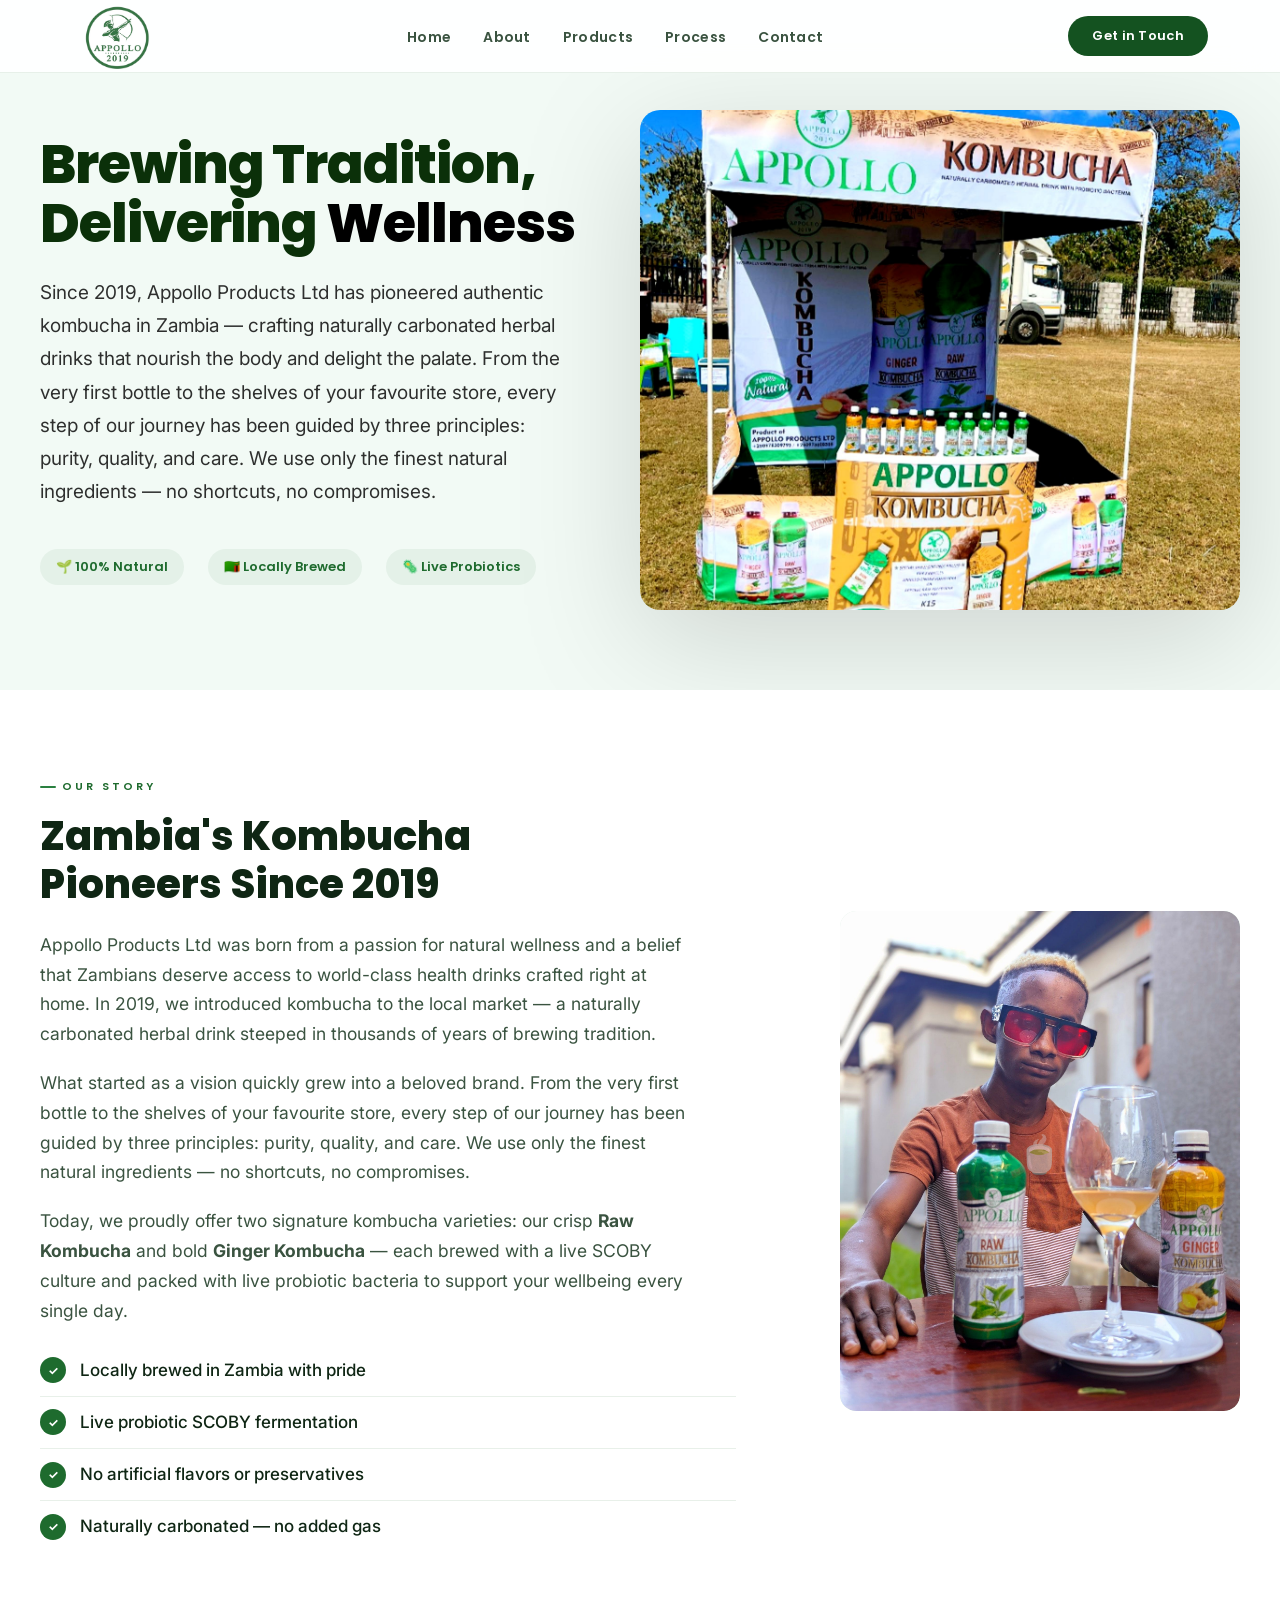
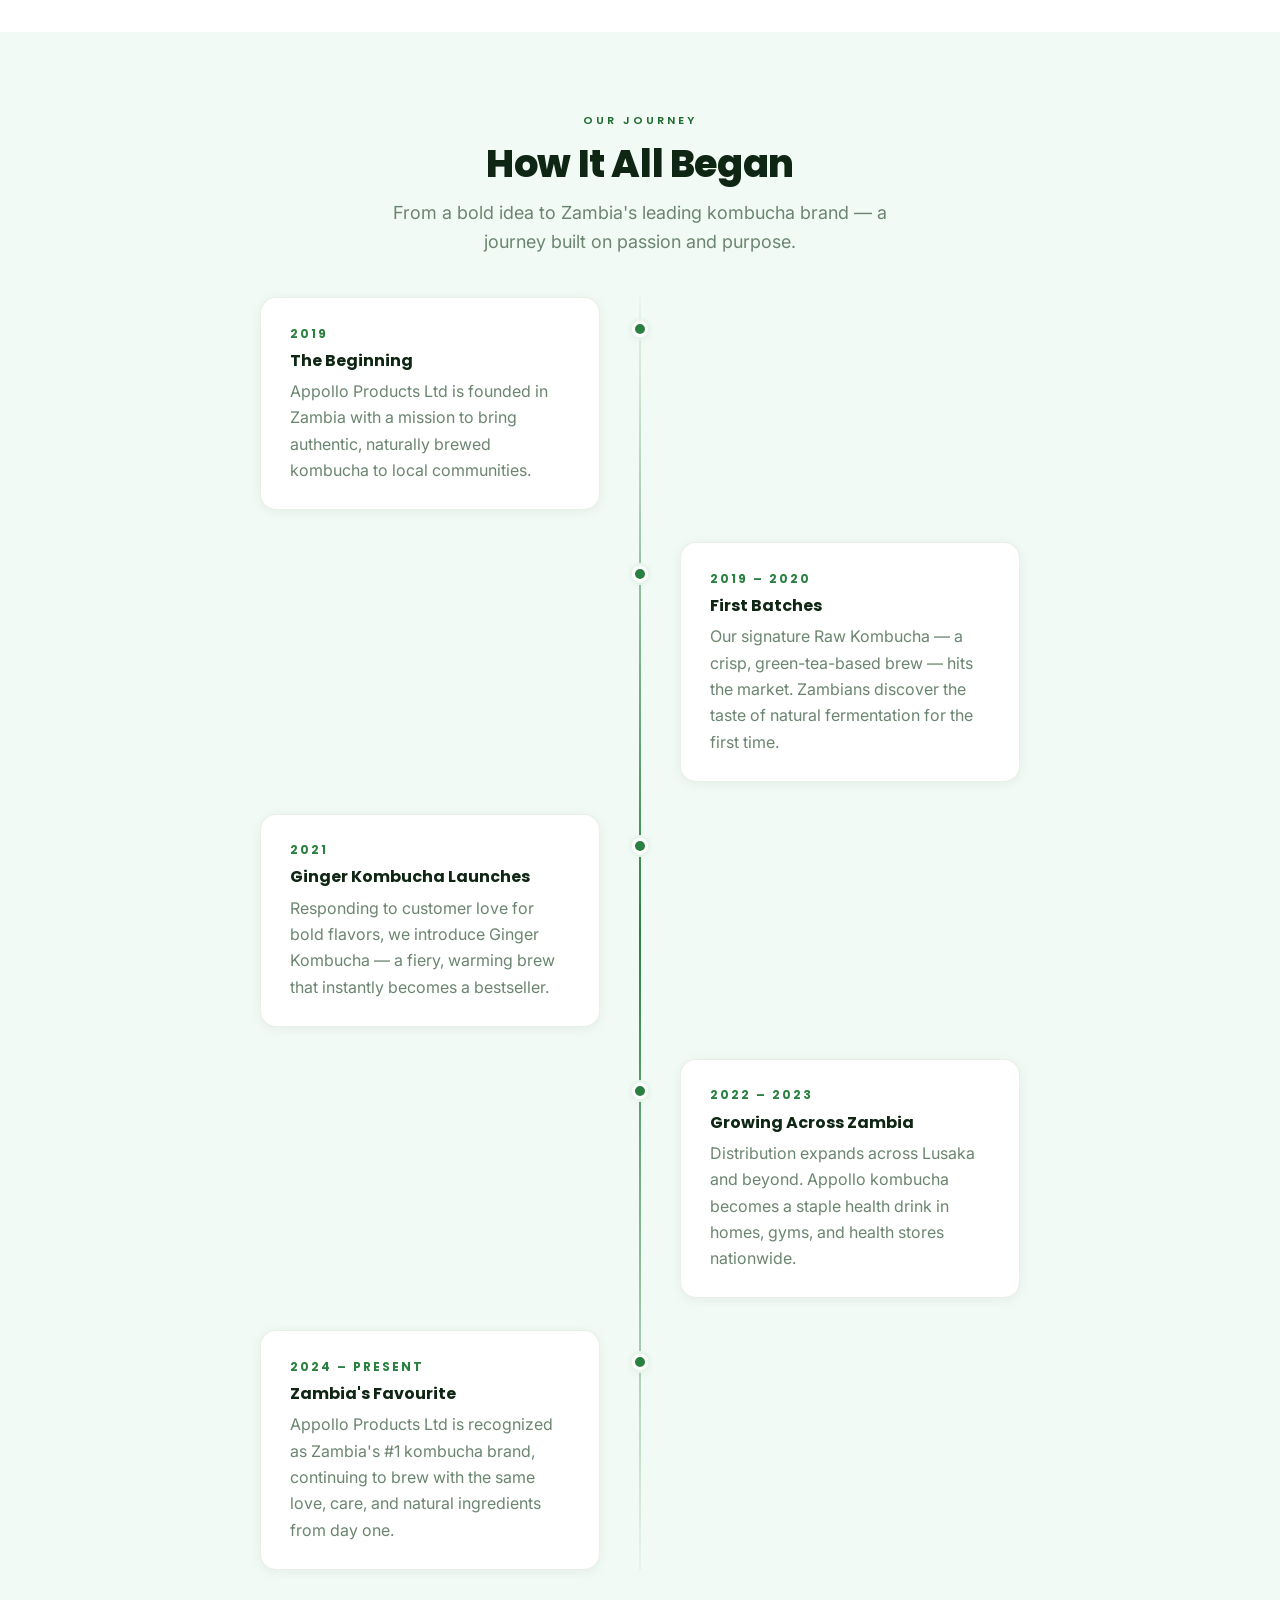
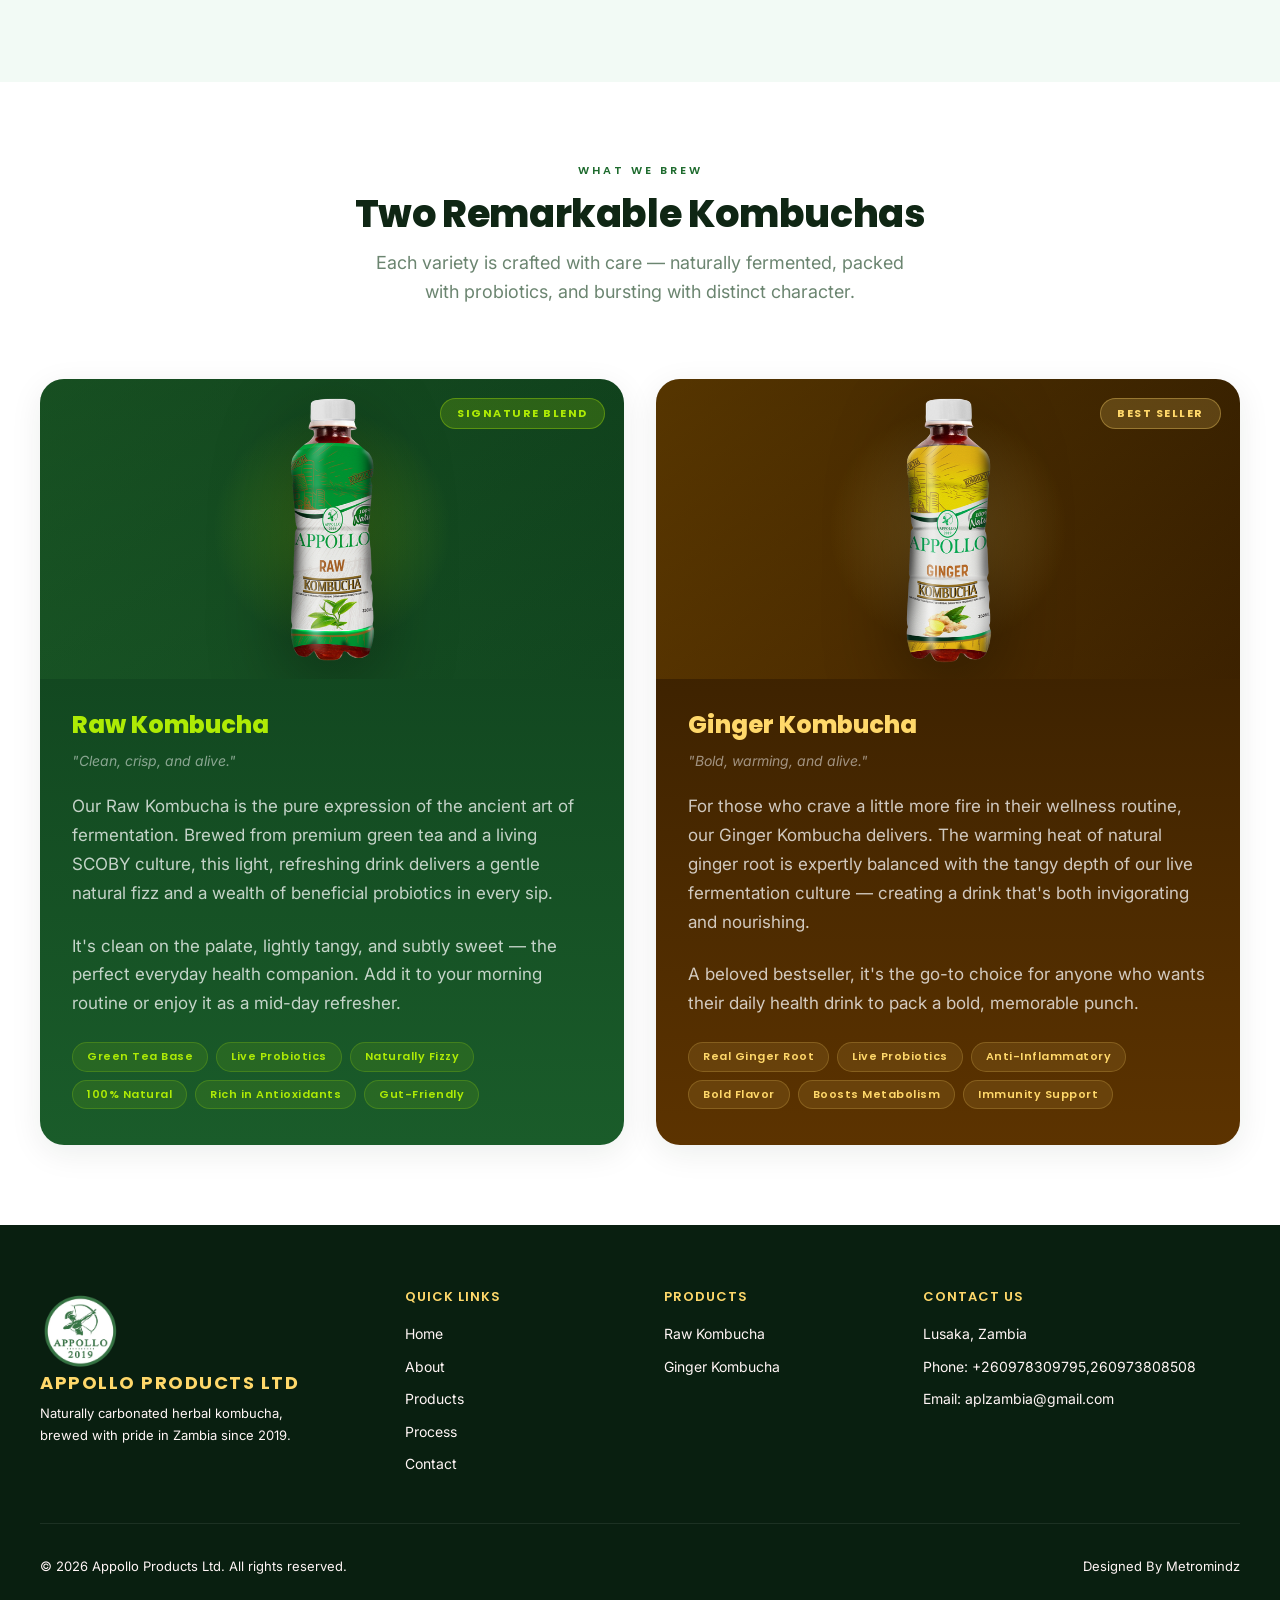
==== commit d37dcb69: "Add files via upload" ====
--- a/About.html
+++ b/About.html
@@ -1,1809 +1,1810 @@
-<!DOCTYPE html>
-<html lang="en">
-
-<head>
-  <meta charset="UTF-8">
-  <meta name="viewport" content="width=device-width, initial-scale=1.0">
-  <title>About Us — Appollo Products | Zambia's Finest Kombucha</title>
-  <meta name="description"
-    content="Learn about Appollo Products Ltd — Zambia's pioneer kombucha brewer since 2019. Discover our Raw and Ginger kombucha crafted with 100% natural ingredients.">
-  <link rel="preconnect" href="https://fonts.googleapis.com">
-  <link rel="preconnect" href="https://fonts.gstatic.com" crossorigin>
-  <link
-    href="https://fonts.googleapis.com/css2?family=Inter:wght@300;400;500;600&family=Poppins:wght@400;500;600;700;800&display=swap"
-    rel="stylesheet">
-  <link rel="stylesheet" href="style.css">
-  <link rel="icon" type="image/ico" href="Assets/favicon.ico">
-  <style>
-    /* ═══════════════════════════════════════════════
-       BREADCRUMB BAR — sits below navbar, full width
-       ═══════════════════════════════════════════════ */
-   /* .breadcrumb-bar {
-      position: fixed;
-      top: 72px;
-      left: 0;
-      right: 0;
-      z-index: 99;
-      background: rgba(255, 255, 255, 0.96);
-      backdrop-filter: blur(8px);
-      -webkit-backdrop-filter: blur(8px);
-      border-bottom: 1px solid rgba(0, 0, 0, 0.07);
-      padding: 0 2rem;
-    }
-
-    .breadcrumb-bar-inner {
-      max-width: 1200px;
-      margin: 0 auto;
-      display: flex;
-      align-items: center;
-      height: 40px;
-      gap: 0.5rem;
-    }
-
-    .breadcrumb-bar a,
-    .breadcrumb-bar span {
-      font-family: 'Poppins', sans-serif;
-      font-size: 12.5px;
-      font-weight: 500;
-      color: rgba(11, 48, 9, 0.55);
-      text-decoration: none;
-      letter-spacing: 0.2px;
-      transition: color 0.2s;
-    }
-
-    .breadcrumb-bar a:hover {
-      color: #1e6b2e;
-    }
-
-    .breadcrumb-bar .bc-current {
-      color: #1e6b2e;
-      font-weight: 600;
-    }
-
-    .breadcrumb-bar .bc-sep {
-      font-size: 10px;
-      opacity: 0.35;
-    }  
-
-    /* ═══════════════════════════════════════════════
-       ABOUT PAGE — ADDITIONAL STYLES
-       ═══════════════════════════════════════════════ */
-
-    .page-hero {
-      position: relative;
-      padding: 110px 2rem 80px;
-      min-height: 60vh;
-      background-size: cover;
-      overflow: hidden;
-    }
-
-    .page-hero::before {
-      content: '';
-      position: absolute;
-      inset: 0;
-      background: linear-gradient(135deg, var(--mint), var(--mint));
-      z-index: 1;
-    }
-
-    .page-hero-shapes {
-      position: absolute;
-      inset: 0;
-      pointer-events: none;
-      overflow: hidden;
-      z-index: 1;
-    }
-
-    .page-hero-content {
-      position: relative;
-      z-index: 2;
-      max-width: 1200px;
-      margin: 0 auto;
-      width: 100%;
-      display: flex;
-      align-items: center;
-      justify-content: space-between;
-      gap: 4rem;
-    }
-
-    .page-hero-text {
-      animation: heroTextIn 1s var(--ease-out) 0.2s both;
-      flex: 1;
-    }
-
-    .page-hero-text .hero-badge {
-      margin-bottom: 1.5rem;
-    }
-
-    .page-hero-text h1 {
-      font-size: clamp(32px, 4.5vw, 54px);
-      font-weight: 800;
-      color: #0b3009;
-      line-height: 1.1;
-      margin-bottom: 1.4rem;
-      letter-spacing: -0.02em;
-    }
-
-    .page-hero-text h1 span {
-      color: black;
-    }
-
-    .page-hero-text p {
-      color: rgba(2, 2, 2, 0.82);
-      font-size: 19px;
-      line-height: 1.75;
-      max-width: 540px;
-      margin-bottom: 2.5rem;
-    }
-
-    .hero-features {
-      display: flex;
-      gap: 1.5rem;
-      flex-wrap: wrap;
-    }
-
-    .hero-feat-item {
-      display: flex;
-      align-items: center;
-      gap: 0.6rem;
-      font-family: 'Poppins', sans-serif;
-      font-size: 13px;
-      font-weight: 600;
-      color: #1e6b2e;
-      background: rgba(30, 107, 46, 0.06);
-      padding: 8px 16px;
-      border-radius: 40px;
-    }
-
-    .page-hero-img {
-      display: flex;
-      flex: 1;
-      justify-content: center;
-      align-items: center;
-      animation: heroImgIn 1s var(--ease-out) 0.4s both;
-      position: relative;
-    }
-
-    .page-hero-img-glow {
-      position: absolute;
-      width: 380px;
-      height: 380px;
-      background: radial-gradient(circle, rgba(174, 235, 5, 0.18) 0%, transparent 70%);
-      border-radius: 50%;
-      animation: glow-pulse 4s ease-in-out infinite;
-      left: 50%;
-      top: 50%;
-      transform: translate(-50%, -50%);
-      pointer-events: none;
-    }
-
-    .page-hero-img-container {
-      position: relative;
-      z-index: 2;
-      width: 600px;
-      height: 500px;
-      display: flex;
-      align-items: center;
-      justify-content: center;
-      animation: float 6s ease-in-out infinite;
-    }
-
-    .page-hero-img-container img {
-      width: 100%;
-      height: 100%;
-      border-radius: 20px;
-      object-fit: cover;
-      filter: drop-shadow(0 30px 60px rgba(0, 0, 0, 0.15));
-    }
-
-    /* ── Story Section ── */
-    .story-section {
-      padding: 5rem 2rem;
-      background: var(--white);
-    }
-
-    .story-section .section-inner {
-      max-width: 1200px;
-      margin: 0 auto;
-    }
-
-    .story-grid {
-      display: grid;
-      grid-template-columns: 1.2fr 0.8fr;
-      gap: 2.5rem;
-      align-items: center;
-    }
-
-    .story-text-col .section-label {
-      font-family: 'Poppins', sans-serif;
-      font-size: 11px;
-      text-transform: uppercase;
-      letter-spacing: 3px;
-      color: var(--green);
-      font-weight: 600;
-      padding-left: 1.4rem;
-      position: relative;
-      margin-bottom: 1rem;
-      display: inline-block;
-    }
-
-    .story-text-col .section-label::before {
-      content: '';
-      position: absolute;
-      left: 0;
-      top: 50%;
-      transform: translateY(-50%);
-      width: 16px;
-      height: 2px;
-      background: var(--green-mid);
-      border-radius: 2px;
-    }
-
-    .story-text-col h2 {
-      font-size: clamp(26px, 3.5vw, 40px);
-      font-weight: 800;
-      color: var(--text-heading);
-      line-height: 1.2;
-      margin-bottom: 1.4rem;
-    }
-
-    .story-text-col p {
-      color: var(--text-body);
-      font-size: 17.5px;
-      line-height: 1.7;
-      margin-bottom: 1.2rem;
-      max-width: 650px;
-    }
-
-    .story-img-col {
-      display: flex;
-      justify-content: flex-end;
-    }
-
-    .img-placeholder {
-      max-width: 300px;
-      width: 100%;
-      border-radius: var(--radius-md);
-      overflow: hidden;
-      background: linear-gradient(135deg, var(--green-light) 0%, #d6efdd 100%);
-      display: flex;
-      align-items: center;
-      justify-content: center;
-      flex-direction: column;
-      gap: 0.8rem;
-      color: var(--green);
-      font-family: 'Poppins', sans-serif;
-      font-size: 13px;
-      font-weight: 600;
-      letter-spacing: 0.5px;
-      border: none;
-      transition: transform 0.3s ease, box-shadow 0.3s ease;
-      position: relative;
-      align-items: center;
-    }
-
-    .img-placeholder:hover {
-      transform: translateY(-4px);
-      box-shadow: var(--shadow-md);
-    }
-
-    .img-placeholder img {
-      width: 100%;
-      height: 100%;
-      object-fit: cover;
-      position: absolute;
-      inset: 0;
-      border-radius: var(--radius-md);
-    }
-
-    .img-placeholder-icon {
-      font-size: 36px;
-      opacity: 0.5;
-    }
-
-    .img-placeholder-label {
-      opacity: 0.7;
-      text-align: center;
-      padding: 0 1rem;
-      line-height: 1.5;
-    }
-
-    .img-main {
-      height: 500px;
-      width: 400px;
-      max-width: 550px;
-    }
-
-    .img-main img {
-      width: 100%;
-      height: 100%;
-      object-fit: cover;
-      border-radius: var(--radius-md);
-    }
-
-    .img-row {
-      display: grid;
-      grid-template-columns: 1fr 1fr;
-      gap: 1.2rem;
-    }
-
-    .img-small {
-      height: 100px;
-    }
-
-    .img-small {
-      width: 200px;
-    }
-
-    /* ── Timeline / History ── */
-    .history-section {
-      padding: 5rem 2rem;
-      background: var(--mint);
-    }
-
-    .history-section .section-inner {
-      max-width: 1200px;
-      margin: 0 auto;
-    }
-
-    .history-section .section-header {
-      text-align: center;
-      margin-bottom: 2.5rem;
-    }
-
-    .history-section .section-header .section-label {
-      font-family: 'Poppins', sans-serif;
-      font-size: 11px;
-      text-transform: uppercase;
-      letter-spacing: 3px;
-      color: var(--green);
-      font-weight: 600;
-      display: block;
-      margin-bottom: 0.7rem;
-    }
-
-    .history-section .section-header h2 {
-      font-size: clamp(26px, 3vw, 38px);
-      font-weight: 800;
-      color: var(--text-heading);
-      margin-bottom: 0.8rem;
-    }
-
-    .history-section .section-header p {
-      color: var(--text-muted);
-      font-size: 18px;
-      max-width: 520px;
-      margin: 0 auto;
-      line-height: 1.6;
-    }
-
-    .timeline {
-      position: relative;
-      max-width: 800px;
-      margin: 0 auto;
-    }
-
-    .timeline::before {
-      content: '';
-      position: absolute;
-      left: 50%;
-      top: 0;
-      bottom: 0;
-      width: 2px;
-      background: linear-gradient(to bottom, var(--green-light), var(--green-mid), var(--green-light));
-      transform: translateX(-50%);
-    }
-
-    .timeline-item {
-      display: flex;
-      justify-content: flex-end;
-      padding-right: calc(50% + 2.5rem);
-      margin-bottom: 2rem;
-      position: relative;
-    }
-
-    .timeline-item:nth-child(even) {
-      justify-content: flex-start;
-      padding-right: 0;
-      padding-left: calc(50% + 2.5rem);
-    }
-
-    .timeline-dot {
-      position: absolute;
-      left: 50%;
-      top: 1.5rem;
-      transform: translateX(-50%);
-      width: 16px;
-      height: 16px;
-      border-radius: 50%;
-      background: var(--green-mid);
-      border: 3px solid var(--white);
-      box-shadow: 0 0 0 3px var(--green-light), var(--shadow-sm);
-      z-index: 2;
-    }
-
-    .timeline-card {
-      background: var(--white);
-      border-radius: var(--radius-md);
-      padding: 1.6rem 1.8rem;
-      box-shadow: var(--shadow-sm);
-      border: 1px solid var(--border);
-      max-width: 340px;
-      transition: transform 0.3s ease, box-shadow 0.3s ease;
-    }
-
-    .timeline-card:hover {
-      transform: translateY(-4px);
-      box-shadow: var(--shadow-md);
-    }
-
-    .timeline-year {
-      font-family: 'Poppins', sans-serif;
-      font-size: 12px;
-      font-weight: 700;
-      color: var(--green-mid);
-      letter-spacing: 2px;
-      text-transform: uppercase;
-      margin-bottom: 0.5rem;
-    }
-
-    .timeline-card h3 {
-      font-size: 16px;
-      font-weight: 700;
-      color: var(--text-heading);
-      margin-bottom: 0.5rem;
-    }
-
-    .timeline-card p {
-      font-size: 16px;
-      color: var(--text-muted);
-      line-height: 1.65;
-    }
-
-    /* ══════════════════════════════════════════════
-       PRODUCTS DEEP DIVE — FIXED GRID
-       ══════════════════════════════════════════════ */
-    .products-deep {
-      padding: 5rem 2rem;
-      background: var(--white);
-    }
-
-    /* ✅ FIX: Added max-width and margin auto so the grid centres properly */
-    .products-deep .section-inner {
-      max-width: 1200px;
-      margin: 0 auto;
-      width: 100%;
-    }
-
-    .products-deep .section-header {
-      text-align: center;
-      margin-bottom: 4.5rem;
-    }
-
-    .products-deep .section-header .section-label {
-      font-family: 'Poppins', sans-serif;
-      font-size: 11px;
-      text-transform: uppercase;
-      letter-spacing: 3px;
-      color: var(--green);
-      font-weight: 600;
-      display: block;
-      margin-bottom: 0.7rem;
-    }
-
-    .products-deep .section-header h2 {
-      font-size: clamp(26px, 3vw, 38px);
-      font-weight: 800;
-      color: var(--text-heading);
-      margin-bottom: 0.8rem;
-    }
-
-    .products-deep .section-header p {
-      color: var(--text-muted);
-      font-size: 18px;
-      max-width: 540px;
-      margin: 0 auto;
-      line-height: 1.6;
-    }
-
-    /* ✅ FIX: Always 2 columns — only collapse at very small screens (≤ 480px) */
-    .product-deep-grid {
-      display: grid;
-      grid-template-columns: 1fr 1fr;
-      gap: 2rem;
-    }
-
-    .product-deep-card {
-      border-radius: var(--radius-lg);
-      overflow: hidden;
-      box-shadow: var(--shadow-md);
-      transition: transform 0.35s var(--ease-out), box-shadow 0.35s ease;
-      position: relative;
-    }
-
-    .product-deep-card:hover {
-      transform: translateY(-8px);
-      box-shadow: var(--shadow-lg);
-    }
-
-    .product-deep-card.raw {
-      background: linear-gradient(180deg, #0d3b1a 0%, #1a5c2a 100%);
-    }
-
-    .product-deep-card.ginger {
-      background: linear-gradient(180deg, #2b1800 0%, #5c3300 100%);
-    }
-
-    .product-deep-img-zone {
-      height: 300px;
-      display: flex;
-      align-items: center;
-      justify-content: center;
-      position: relative;
-      overflow: hidden;
-    }
-
-    .product-deep-card.raw .product-deep-img-zone {
-      background: linear-gradient(135deg, rgba(46, 125, 50, 0.3) 0%, rgba(13, 59, 26, 0.1) 100%);
-    }
-
-    .product-deep-card.ginger .product-deep-img-zone {
-      background: linear-gradient(135deg, rgba(184, 120, 0, 0.3) 0%, rgba(43, 24, 0, 0.1) 100%);
-    }
-
-    .product-deep-glow {
-      position: absolute;
-      width: 240px;
-      height: 240px;
-      border-radius: 50%;
-      opacity: 0.25;
-      animation: glow-pulse 4s ease-in-out infinite;
-      left: 50%;
-      top: 50%;
-      transform: translate(-50%, -50%);
-    }
-
-    .product-deep-card.raw .product-deep-glow {
-      background: radial-gradient(circle, #aeeb05 0%, transparent 70%);
-    }
-
-    .product-deep-card.ginger .product-deep-glow {
-      background: radial-gradient(circle, #ffd86a 0%, transparent 70%);
-    }
-
-    .product-deep-img-holder {
-      position: relative;
-      z-index: 2;
-      width: 210px;
-      height: 280px;
-      display: flex;
-      align-items: center;
-      justify-content: center;
-      flex-direction: column;
-      gap: 0.7rem;
-      animation: float 6s ease-in-out infinite;
-    }
-
-    .product-deep-img-holder img {
-      width: 100%;
-      height: 100%;
-      object-fit: contain;
-      filter: drop-shadow(0 20px 40px rgba(0, 0, 0, 0.4));
-    }
-
-    .product-deep-img-holder.no-img {
-      border-radius: var(--radius-md);
-      border: 2px dashed rgba(255, 255, 255, 0.2);
-      font-family: 'Poppins', sans-serif;
-      font-size: 12px;
-      color: rgba(255, 255, 255, 0.4);
-      font-weight: 600;
-      letter-spacing: 0.5px;
-    }
-
-    .product-deep-img-holder.no-img span {
-      font-size: 32px;
-      opacity: 0.4;
-    }
-
-    .product-deep-badge {
-      position: absolute;
-      top: 1.2rem;
-      right: 1.2rem;
-      font-family: 'Poppins', sans-serif;
-      font-size: 11px;
-      font-weight: 700;
-      letter-spacing: 1.5px;
-      text-transform: uppercase;
-      padding: 6px 16px;
-      border-radius: var(--radius-full);
-      z-index: 5;
-    }
-
-    .product-deep-card.raw .product-deep-badge {
-      background: rgba(174, 235, 5, 0.18);
-      color: #aeeb05;
-      border: 1px solid rgba(174, 235, 5, 0.35);
-    }
-
-    .product-deep-card.ginger .product-deep-badge {
-      background: rgba(255, 216, 106, 0.18);
-      color: var(--gold-warm);
-      border: 1px solid rgba(255, 216, 106, 0.35);
-    }
-
-    .product-deep-info {
-      padding: 2rem 2rem 2.2rem;
-    }
-
-    .product-deep-card.raw .product-deep-info h3 {
-      color: #aeeb05;
-    }
-
-    .product-deep-card.ginger .product-deep-info h3 {
-      color: var(--gold-warm);
-    }
-
-    .product-deep-info h3 {
-      font-size: 24px;
-      font-weight: 800;
-      margin-bottom: 0.6rem;
-    }
-
-    .product-deep-info .tagline {
-      font-size: 14px;
-      font-style: italic;
-      margin-bottom: 1.2rem;
-      color: rgba(255, 255, 255, 0.5);
-    }
-
-    .product-deep-info p {
-      font-size: 17px;
-      line-height: 1.7;
-      color: rgba(255, 255, 255, 0.75);
-      margin-bottom: 1.5rem;
-    }
-
-    .product-traits {
-      display: flex;
-      flex-wrap: wrap;
-      gap: 0.5rem;
-    }
-
-    .trait-tag {
-      font-family: 'Poppins', sans-serif;
-      font-size: 11px;
-      font-weight: 600;
-      padding: 5px 14px;
-      border-radius: var(--radius-full);
-      letter-spacing: 0.5px;
-    }
-
-    .product-deep-card.raw .trait-tag {
-      background: rgba(174, 235, 5, 0.1);
-      color: #aeeb05;
-      border: 1px solid rgba(174, 235, 5, 0.2);
-    }
-
-    .product-deep-card.ginger .trait-tag {
-      background: rgba(255, 216, 106, 0.1);
-      color: var(--gold-warm);
-      border: 1px solid rgba(255, 216, 106, 0.2);
-    }
-
-    /* ═══════════════════════════════════════════════
-       GALLERY SLIDER
-       ═══════════════════════════════════════════════ */
-    .about-slider-section {
-      padding: 5rem 2rem;
-      background: #f8d46f;
-    }
-
-    .about-slider-section .section-inner {
-      max-width: 1200px;
-      margin: 0 auto;
-    }
-
-    .about-slider-section .section-header {
-      text-align: center;
-      margin-bottom: 4rem;
-    }
-
-    .about-slider-section .section-header .section-label {
-      font-family: 'Poppins', sans-serif;
-      font-size: 11px;
-      text-transform: uppercase;
-      letter-spacing: 3px;
-      color: var(--green);
-      font-weight: 600;
-      display: block;
-      margin-bottom: 0.7rem;
-    }
-
-    .about-slider-section .section-header h2 {
-      font-size: clamp(26px, 3vw, 38px);
-      font-weight: 800;
-      color: var(--text-heading);
-      margin-bottom: 0.8rem;
-    }
-
-    .about-slider-section .section-header p {
-      color: var(--text-muted);
-      font-size: 18px;
-      max-width: 520px;
-      margin: 0 auto;
-      line-height: 1.6;
-    }
-
-    .slider-wrapper {
-      overflow: hidden;
-      border-radius: var(--radius-lg);
-    }
-
-    .about-slider-track {
-      display: flex;
-      gap: 1.5rem;
-      transition: transform 0.5s cubic-bezier(0.25, 0.46, 0.45, 0.94);
-      align-items: stretch;
-    }
-
-    .about-slide-card {
-      flex-shrink: 0;
-      background: var(--white);
-      border-radius: var(--radius-md);
-      overflow: hidden;
-      box-shadow: var(--shadow-sm);
-      border: 1px solid var(--border);
-      transition: transform 0.3s ease, box-shadow 0.3s ease;
-      display: flex;
-      flex-direction: column;
-    }
-
-    .about-slide-card:hover {
-      transform: translateY(-4px);
-      box-shadow: var(--shadow-md);
-    }
-
-    .slide-img-zone {
-      position: relative;
-      width: 100%;
-      height: 220px;
-      overflow: hidden;
-      background: linear-gradient(135deg, var(--green-light) 0%, #d4edd9 100%);
-      border-radius: var(--radius-md) var(--radius-md) 0 0;
-      flex-shrink: 0;
-    }
-
-    .slide-img-zone img {
-      position: absolute;
-      inset: 0;
-      width: 100%;
-      height: 100%;
-      object-fit: cover;
-      object-position: center;
-      display: block;
-    }
-
-    .slide-img-placeholder {
-      position: absolute;
-      inset: 0;
-      display: flex;
-      flex-direction: column;
-      align-items: center;
-      justify-content: center;
-      gap: 0.5rem;
-      color: var(--green);
-      font-family: 'Poppins', sans-serif;
-      font-size: 12px;
-      font-weight: 600;
-      letter-spacing: 0.5px;
-      border: 2px dashed rgba(30, 107, 46, 0.25);
-      border-bottom: none;
-    }
-
-    .slide-img-placeholder .slide-img-placeholder-icon {
-      font-size: 32px;
-      opacity: 0.4;
-    }
-
-    .slide-img-placeholder .slide-img-placeholder-label {
-      opacity: 0.6;
-      text-align: center;
-      padding: 0 1rem;
-    }
-
-    .slide-body {
-      padding: 1.5rem 1.6rem 1.8rem;
-      flex: 1;
-    }
-
-    .slide-tag {
-      display: inline-block;
-      background: var(--green-light);
-      color: var(--green-mid);
-      font-family: 'Poppins', sans-serif;
-      font-size: 10px;
-      font-weight: 700;
-      letter-spacing: 1.5px;
-      text-transform: uppercase;
-      padding: 4px 12px;
-      border-radius: var(--radius-full);
-      margin-bottom: 0.8rem;
-    }
-
-    .slide-body h3 {
-      font-size: 17px;
-      font-weight: 700;
-      color: var(--text-heading);
-      margin-bottom: 0.6rem;
-      line-height: 1.3;
-    }
-
-    .slide-body p {
-      font-size: 16px;
-      color: var(--text-muted);
-      line-height: 1.6;
-    }
-    
-    .slider-controls-row {
-      display: flex;
-      align-items: center;
-      justify-content: center;
-      gap: 1.5rem;
-      margin-top: 2.5rem;
-    }
-
-    .about-slider-prev,
-    .about-slider-next {
-      width: 46px;
-      height: 46px;
-      border-radius: 50%;
-      border: 2px solid var(--border);
-      background: var(--white);
-      display: flex;
-      align-items: center;
-      justify-content: center;
-      color: var(--text-heading);
-      cursor: pointer;
-      transition: all 0.25s ease;
-      box-shadow: var(--shadow-sm);
-    }
-
-    .about-slider-prev:hover,
-    .about-slider-next:hover {
-      background: var(--green-dark);
-      border-color: var(--green-dark);
-      color: white;
-      transform: scale(1.08);
-    }
-
-    .about-slider-dots {
-      display: flex;
-      gap: 0.5rem;
-      align-items: center;
-    }
-
-    .about-slider-dot {
-      width: 8px;
-      height: 8px;
-      border-radius: 50%;
-      background: var(--border);
-      border: none;
-      cursor: pointer;
-      transition: all 0.25s ease;
-      padding: 0;
-    }
-
-    .about-slider-dot.active {
-      background: var(--green-mid);
-      width: 24px;
-      border-radius: 4px;
-    }
-
-    /* ── Stats Bar ── */
-    .stats-bar {
-      background: var(--green-dark);
-      padding: 3rem 2rem;
-    }
-
-    .stats-bar .section-inner {
-      max-width: 1200px;
-      margin: 0 auto;
-    }
-
-    .stats-row {
-      display: grid;
-      grid-template-columns: repeat(4, 1fr);
-      gap: 2rem;
-      text-align: center;
-    }
-
-    .stat-block {
-      padding: 1.5rem;
-      border-right: 1px solid rgba(255, 255, 255, 0.1);
-    }
-
-    .stat-block:last-child {
-      border-right: none;
-    }
-
-    .stat-block .num {
-      font-family: 'Poppins', sans-serif;
-      font-size: clamp(32px, 4vw, 48px);
-      font-weight: 800;
-      color: #aeeb05;
-      line-height: 1;
-      margin-bottom: 0.5rem;
-    }
-
-    .stat-block .label {
-      font-size: 13px;
-      color: rgba(255, 255, 255, 0.55);
-      font-weight: 500;
-      letter-spacing: 0.5px;
-    }
-
-    /* ── CTA Strip ── */
-    .cta-strip {
-      padding: 4rem 2rem;
-      background: var(--white);
-      text-align: center;
-    }
-
-    .cta-strip .section-inner {
-      max-width: 680px;
-      margin: 0 auto;
-    }
-
-    .cta-strip .section-label {
-      font-family: 'Poppins', sans-serif;
-      font-size: 11px;
-      text-transform: uppercase;
-      letter-spacing: 3px;
-      color: var(--green);
-      font-weight: 600;
-      display: block;
-      margin-bottom: 0.7rem;
-    }
-
-    .cta-strip h2 {
-      font-size: clamp(26px, 3vw, 36px);
-      font-weight: 800;
-      color: var(--text-heading);
-      margin-bottom: 1rem;
-    }
-
-    .cta-strip p {
-      color: var(--text-muted);
-      font-size: 16px;
-      margin-bottom: 2.5rem;
-      line-height: 1.7;
-    }
-
-    .cta-strip-btns {
-      display: flex;
-      gap: 1rem;
-      justify-content: center;
-      flex-wrap: wrap;
-    }
-
-    /* ══ REVEAL ANIMATIONS ══ */
-    .reveal-up.visible,
-    .reveal-left.visible,
-    .reveal-right.visible,
-    .stagger.visible > * {
-      opacity: 1 ;
-      transform: none !;
-    }
-
-    img { opacity: 1 ; }
-
-    /* ══════════════════════════════════════════════
-       RESPONSIVE BREAKPOINTS
-       ══════════════════════════════════════════════ */
-
-    /* ── 1100px ── */
-    @media (max-width: 1100px) {
-      .stats-row {
-        grid-template-columns: repeat(2, 1fr);
-      }
-
-      .stat-block {
-        border-right: none;
-        border-bottom: 1px solid rgba(255, 255, 255, 0.1);
-      }
-
-      .stat-block:nth-child(2n) {
-        border-bottom: 1px solid rgba(255, 255, 255, 0.1);
-      }
-
-      .stat-block:last-child {
-        border-bottom: none;
-      }
-
-      /* ✅ Keep product grid at 2 cols on tablets — reduce gap slightly */
-      .product-deep-grid {
-        grid-template-columns: 1fr 1fr;
-        gap: 1.5rem;
-      }
-    }
-
-    /* ── 900px ── */
-    @media (max-width: 900px) {
-      .story-grid {
-        grid-template-columns: 1fr;
-        gap: 3rem;
-      }
-
-      .page-hero-content {
-        flex-direction: column;
-        text-align: center;
-        gap: 2.5rem;
-      }
-
-      .page-hero-text p {
-        margin: 0 auto 2rem;
-      }
-
-      .hero-features {
-        justify-content: center;
-      }
-
-      .page-hero-img-container {
-        width: 260px;
-        height: 280px;
-        margin: 0 auto;
-      }
-
-      .timeline::before {
-        left: 20px;
-      }
-
-      .timeline-item,
-      .timeline-item:nth-child(even) {
-        padding-left: 4rem;
-        padding-right: 0;
-        justify-content: flex-start;
-      }
-
-      .timeline-dot {
-        left: 20px;
-        transform: none;
-      }
-
-      .timeline-card {
-        max-width: 100%;
-      }
-    }
-
-    /* ── 768px ── */
-    @media (max-width: 768px) {
-      .breadcrumb-bar {
-        top: 64px;
-      }
-
-      .page-hero {
-        padding: 120px 1.5rem 40px;
-        min-height: auto;
-      }
-
-      .page-hero-content {
-        flex-direction: column;
-        text-align: center;
-        gap: 2rem;
-      }
-
-      .page-hero-text p {
-        margin: 0 auto 1.5rem;
-      }
-
-      .hero-features {
-        justify-content: center;
-      }
-
-      .page-hero-img-container {
-        width: 100%;
-        max-width: 400px;
-        height: auto;
-        margin: 0 auto;
-      }
-
-      .page-hero-img-container img {
-        height: auto;
-        object-fit: contain;
-      }
-
-      .page-hero-img-glow {
-        width: 200px;
-        height: 200px;
-      }
-
-      .story-grid {
-        grid-template-columns: 1fr;
-        gap: 2rem;
-      }
-
-      .about-img-wrap {
-        width: 100%;
-        max-width: 320px;
-        height: auto;
-        margin: 0 auto 1.5rem;
-      }
-
-      .img-placeholder {
-        height: auto;
-        aspect-ratio: 1/1.2;
-      }
-
-      .since-badge {
-        width: 80px;
-        height: 80px;
-        top: -30px;
-        left: 0;
-      }
-
-      .since-badge .year {
-        font-size: 22px;
-      }
-
-      .since-badge .since-text {
-        font-size: 9px;
-      }
-
-      .img-row {
-        grid-template-columns: 1fr 1fr;
-        gap: 0.75rem;
-      }
-
-      .img-main {
-        width: 100%;
-        height: auto;
-        aspect-ratio: 3/4;
-      }
-
-      .img-main img {
-        object-fit: contain;
-        background: #fff;
-      }
-
-      .img-small {
-        height: auto;
-        aspect-ratio: 1/1;
-      }
-
-      /* ✅ FIX: Keep product grid 2-col on tablets/mobile — reduce image zone height */
-      .product-deep-grid {
-        grid-template-columns: 1fr 1fr;
-        gap: 1rem;
-      }
-
-      .product-deep-img-zone {
-        height: 220px;
-        padding: 0;
-      }
-
-      .product-deep-img-holder {
-        width: 130px;
-        height: 200px;
-      }
-
-      .product-deep-info {
-        padding: 1.2rem 1.2rem 1.5rem;
-      }
-
-      .product-deep-info h3 {
-        font-size: 18px;
-      }
-
-      .product-deep-info p {
-        font-size: 13px;
-      }
-
-      .product-deep-info .tagline {
-        font-size: 12px;
-        margin-bottom: 0.8rem;
-      }
-
-      .trait-tag {
-        font-size: 10px;
-        padding: 4px 10px;
-      }
-
-      /* Section padding */
-      .story-section,
-      .history-section,
-      .products-deep,
-      .about-slider-section {
-        padding: 3rem 1.25rem;
-      }
-
-      .products-deep .section-header {
-        margin-bottom: 2.5rem;
-      }
-
-      .cta-strip {
-        padding: 3rem 1.25rem;
-      }
-
-      /* Gallery slider */
-      .about-slide-card {
-        background: #fff;
-        min-height: 400px;
-      }
-
-      .slide-img-zone {
-        height: 240px;
-        display: block;
-      }
-
-      .slide-img-zone img {
-        width: 100%;
-        height: 100%;
-        object-fit: cover;
-        opacity: 1;
-      }
-
-      .hero-feat-item {
-        font-size: 11px;
-        padding: 6px 12px;
-      }
-    }
-
-    /* ── 576px ── */
-    @media (max-width: 576px) {
-      .page-hero {
-        padding: 115px 1rem 30px;
-      }
-
-      .page-hero-text h1 {
-        font-size: 28px;
-      }
-
-      .page-hero-text p {
-        font-size: 15px;
-      }
-
-      .page-hero-img-container {
-        max-width: 260px;
-      }
-
-      .img-row {
-        grid-template-columns: 1fr;
-        gap: 0.75rem;
-      }
-
-      .img-small {
-        height: 160px;
-      }
-
-      .img-main {
-        height: 180px;
-      }
-
-      .about-img-wrap {
-        max-width: 220px;
-      }
-
-      .stats-row {
-        grid-template-columns: 1fr 1fr;
-      }
-
-      .story-section,
-      .history-section,
-      .products-deep,
-      .about-slider-section {
-        padding: 2.5rem 1rem;
-      }
-
-      /* ✅ Keep 2 cols at 576px too — just tighter */
-      .product-deep-grid {
-        grid-template-columns: 1fr 1fr;
-        gap: 0.75rem;
-      }
-
-      .product-deep-img-zone {
-        height: 180px;
-      }
-
-      .product-deep-img-holder {
-        width: 100px;
-        height: 160px;
-      }
-
-      .product-deep-badge {
-        font-size: 9px;
-        padding: 4px 10px;
-        top: 0.6rem;
-        right: 0.6rem;
-      }
-
-      .product-deep-info {
-        padding: 1rem;
-      }
-
-      .product-deep-info h3 {
-        font-size: 15px;
-        margin-bottom: 0.3rem;
-      }
-
-      .product-deep-info p {
-        font-size: 12px;
-        line-height: 1.6;
-        margin-bottom: 1rem;
-        /* Hide second paragraph on very small screens to save space */
-        display: -webkit-box;
-        /* -webkit-line-clamp: 4; */
-        -webkit-box-orient: vertical;
-        overflow: hidden;
-      }
-
-      .slide-img-zone {
-        height: 240px;
-      }
-
-      .timeline::before {
-        left: 16px;
-      }
-
-      .timeline-item,
-      .timeline-item:nth-child(even) {
-        padding-left: 3.5rem;
-        padding-right: 0;
-      }
-
-      .timeline-dot {
-        left: 16px;
-      }
-    }
-
-    /* ── 480px — ONLY collapse product grid to 1 col here ── */
-    @media (max-width: 480px) {
-      .product-deep-grid {
-        grid-template-columns: 1fr;
-        gap: 1.5rem;
-      }
-
-      .product-deep-img-zone {
-        height: 260px;
-      }
-
-      .product-deep-img-holder {
-        width: 160px;
-        height: 240px;
-      }
-
-      .product-deep-info h3 {
-        font-size: 20px;
-      }
-
-      .product-deep-info p {
-        font-size: 14px;
-        /* -webkit-line-clamp: unset; */
-        overflow: visible;
-      }
-
-      .product-deep-badge {
-        font-size: 10px;
-        padding: 5px 12px;
-        top: 1rem;
-        right: 1rem;
-      }
-    }
-
-    /* ── 400px ── */
-    @media (max-width: 400px) {
-      .page-hero {
-        padding: 110px 1rem 25px;
-      }
-
-      .page-hero-text h1 {
-        font-size: 24px;
-      }
-
-      .hero-features {
-        gap: 0.5rem;
-      }
-
-      .hero-feat-item {
-        font-size: 10px;
-        padding: 5px 10px;
-      }
-
-      .stats-row {
-        grid-template-columns: 1fr;
-      }
-
-      .stat-block {
-        border-right: none;
-        border-bottom: 1px solid rgba(255, 255, 255, 0.1);
-      }
-
-      .cta-strip-btns {
-        flex-direction: column;
-        align-items: center;
-      }
-
-      .about-img-wrap {
-        max-width: 200px;
-      }
-
-      .since-badge {
-        width: 65px;
-        height: 65px;
-        top: -25px;
-      }
-
-      .since-badge .year {
-        font-size: 18px;
-      }
-    }
-  </style>
-</head>
-
-<body>
-
-  <!-- ✅ NAVBAR -->
-  <nav id="navbar">
-    <div class="nav-inner">
-      <a href="index.html" class="nav-logo" id="navLogo">
-        <img src="Assets/LOGO (2).webp" alt="Appollo Logo" class="nav-logo-img">
-      </a>
-      <ul class="nav-links" id="navLinks">
-        <li><a href="index.html" class="nav-link">Home</a></li>
-        <li><a href="About.html" class="nav-link active">About</a></li>
-        <li><a href="Products.html" class="nav-link">Products</a></li>
-        <li><a href="Process.html" class="nav-link">Process</a></li>
-        <li><a href="Products.html" class="nav-link">Contact</a></li>
-      </ul>
-      <a href="Contact.html" class="nav-cta" id="navCta">Get in Touch</a>
-      <button class="mobile-toggle" id="mobileToggle" aria-label="Toggle menu">
-        <span></span><span></span><span></span>
-      </button>
-    </div>
-  </nav>
-
-
-  <!-- ✅ HERO SECTION -->
-  <section class="page-hero">
-    <div class="page-hero-content">
-      <!-- LEFT TEXT -->
-      <div class="page-hero-text">
-        <h1>
-          Brewing Tradition,<br>
-          Delivering <span>Wellness</span>
-        </h1>
-        <p>
-          Since 2019, Appollo Products Ltd has pioneered authentic kombucha in Zambia — crafting naturally carbonated
-          herbal drinks that nourish the body and delight the palate. From the very first bottle to the shelves of your favourite store,
-          every step of our journey has been guided by three principles: purity, quality, and care.
-          We use only the finest natural ingredients — no shortcuts, no compromises.
-        </p>
-        <div class="hero-features">
-          <div class="hero-feat-item">🌱 100% Natural</div>
-          <div class="hero-feat-item">🇿🇲 Locally Brewed</div>
-          <div class="hero-feat-item">🦠 Live Probiotics</div>
-        </div>
-      </div>
-      <!-- RIGHT IMAGE -->
-      <div class="page-hero-img">
-        <div class="page-hero-img-glow"></div>
-        <div class="page-hero-img-container">
-          <img src="Assets/production.jpg" alt="Appollo Kombucha">
-        </div>
-      </div>
-    </div>
-  </section>
-
-  <!-- STORY SECTION -->
-  <section class="story-section" id="our-story">
-    <div class="section-inner">
-      <div class="story-grid">
-        <div class="story-text-col reveal-left">
-          <div class="section-label">Our Story</div>
-          <h2>Zambia's Kombucha<br>Pioneers Since 2019</h2>
-          <p>Appollo Products Ltd was born from a passion for natural wellness and a belief that Zambians deserve access
-            to world-class health drinks crafted right at home. In 2019, we introduced kombucha to the local market — a
-            naturally carbonated herbal drink steeped in thousands of years of brewing tradition.</p>
-          <p>What started as a vision quickly grew into a beloved brand. From the very first bottle to the shelves of
-            your favourite store, every step of our journey has been guided by three principles: purity, quality, and
-            care. We use only the finest natural ingredients — no shortcuts, no compromises.</p>
-          <p>Today, we proudly offer two signature kombucha varieties: our crisp <strong>Raw Kombucha</strong> and bold
-            <strong>Ginger Kombucha</strong> — each brewed with a live SCOBY culture and packed with live probiotic
-            bacteria to support your wellbeing every single day.
-          </p>
-          <ul class="about-features" style="margin-top: 0.8rem;">
-            <li>
-              <div class="check">✓</div> Locally brewed in Zambia with pride
-            </li>
-            <li>
-              <div class="check">✓</div> Live probiotic SCOBY fermentation
-            </li>
-            <li>
-              <div class="check">✓</div> No artificial flavors or preservatives
-            </li>
-            <li>
-              <div class="check">✓</div> Naturally carbonated — no added gas
-            </li>
-          </ul>
-        </div>
-        <div class="story-img-col reveal-right">
-          <div class="img-placeholder img-main">
-            <img src="Assets/About1.jpg" alt="Appollo Kombucha Bottle" onerror="this.style.display='none'">
-            <div class="img-placeholder-icon">🍵</div>
-            <div class="img-placeholder-label"></div>
-          </div>
-        </div>
-      </div>
-    </div>
-  </section>
-
-  <!-- HISTORY / TIMELINE -->
-  <section class="history-section" id="history">
-    <div class="section-inner">
-      <div class="section-header reveal-up">
-        <span class="section-label">Our Journey</span>
-        <h2>How It All Began</h2>
-        <p>From a bold idea to Zambia's leading kombucha brand — a journey built on passion and purpose.</p>
-      </div>
-      <div class="timeline">
-        <div class="timeline-item reveal-left">
-          <div class="timeline-dot"></div>
-          <div class="timeline-card">
-            <div class="timeline-year">2019</div>
-            <h3>The Beginning</h3>
-            <p>Appollo Products Ltd is founded in Zambia with a mission to bring authentic, naturally brewed kombucha to
-              local communities.</p>
-          </div>
-        </div>
-        <div class="timeline-item reveal-right">
-          <div class="timeline-dot"></div>
-          <div class="timeline-card">
-            <div class="timeline-year">2019 – 2020</div>
-            <h3>First Batches</h3>
-            <p>Our signature Raw Kombucha — a crisp, green-tea-based brew — hits the market. Zambians discover the taste
-              of natural fermentation for the first time.</p>
-          </div>
-        </div>
-        <div class="timeline-item reveal-left">
-          <div class="timeline-dot"></div>
-          <div class="timeline-card">
-            <div class="timeline-year">2021</div>
-            <h3>Ginger Kombucha Launches</h3>
-            <p>Responding to customer love for bold flavors, we introduce Ginger Kombucha — a fiery, warming brew that
-              instantly becomes a bestseller.</p>
-          </div>
-        </div>
-        <div class="timeline-item reveal-right">
-          <div class="timeline-dot"></div>
-          <div class="timeline-card">
-            <div class="timeline-year">2022 – 2023</div>
-            <h3>Growing Across Zambia</h3>
-            <p>Distribution expands across Lusaka and beyond. Appollo kombucha becomes a staple health drink in homes,
-              gyms, and health stores nationwide.</p>
-          </div>
-        </div>
-        <div class="timeline-item reveal-left">
-          <div class="timeline-dot"></div>
-          <div class="timeline-card">
-            <div class="timeline-year">2024 – Present</div>
-            <h3>Zambia's Favourite</h3>
-            <p>Appollo Products Ltd is recognized as Zambia's #1 kombucha brand, continuing to brew with the same love,
-              care, and natural ingredients from day one.</p>
-          </div>
-        </div>
-      </div>
-    </div>
-  </section>
-
-  <!-- PRODUCTS DEEP DIVE -->
-  <section class="products-deep" id="our-products">
-    <div class="section-inner">
-      <div class="section-header reveal-up">
-        <span class="section-label">What We Brew</span>
-        <h2>Two Remarkable Kombuchas</h2>
-        <p>Each variety is crafted with care — naturally fermented, packed with probiotics, and bursting with distinct
-          character.</p>
-      </div>
-      <div class="product-deep-grid stagger">
-        <div class="product-deep-card raw">
-          <div class="product-deep-badge">Signature Blend</div>
-          <div class="product-deep-img-zone">
-            <div class="product-deep-glow"></div>
-            <div class="product-deep-img-holder">
-              <img src="Assets/Raww.png" alt="Appollo Raw Kombucha">
-            </div>
-          </div>
-          <div class="product-deep-info">
-            <h3>Raw Kombucha</h3>
-            <p class="tagline">"Clean, crisp, and alive."</p>
-            <p>Our Raw Kombucha is the pure expression of the ancient art of fermentation. Brewed from premium green tea
-              and a living SCOBY culture, this light, refreshing drink delivers a gentle natural fizz and a wealth of
-              beneficial probiotics in every sip.</p>
-            <p>It's clean on the palate, lightly tangy, and subtly sweet — the perfect everyday health companion. Add it
-              to your morning routine or enjoy it as a mid-day refresher.</p>
-            <div class="product-traits">
-              <span class="trait-tag">Green Tea Base</span>
-              <span class="trait-tag">Live Probiotics</span>
-              <span class="trait-tag">Naturally Fizzy</span>
-              <span class="trait-tag">100% Natural</span>
-              <span class="trait-tag">Rich in Antioxidants</span>
-              <span class="trait-tag">Gut-Friendly</span>
-            </div>
-          </div>
-        </div>
-        <div class="product-deep-card ginger">
-          <div class="product-deep-badge">Best Seller</div>
-          <div class="product-deep-img-zone">
-            <div class="product-deep-glow"></div>
-            <div class="product-deep-img-holder">
-              <img src="Assets/Gingerr.png" alt="Appollo Ginger Kombucha">
-            </div>
-          </div>
-          <div class="product-deep-info">
-            <h3>Ginger Kombucha</h3>
-            <p class="tagline">"Bold, warming, and alive."</p>
-            <p>For those who crave a little more fire in their wellness routine, our Ginger Kombucha delivers. The
-              warming heat of natural ginger root is expertly balanced with the tangy depth of our live fermentation
-              culture — creating a drink that's both invigorating and nourishing.</p>
-            <p>A beloved bestseller, it's the go-to choice for anyone who wants their daily health drink to pack a bold,
-              memorable punch.</p>
-            <div class="product-traits">
-              <span class="trait-tag">Real Ginger Root</span>
-              <span class="trait-tag">Live Probiotics</span>
-              <span class="trait-tag">Anti-Inflammatory</span>
-              <span class="trait-tag">Bold Flavor</span>
-              <span class="trait-tag">Boosts Metabolism</span>
-              <span class="trait-tag">Immunity Support</span>
-            </div>
-          </div>
-        </div>
-      </div>
-    </div>
-  </section>
-
-  <!-- FOOTER -->
-  <footer id="footer">
-    <div class="footer-inner">
-      <div class="footer-top">
-        <div class="footer-brand-col">
-          <div class="footer-brand-row">
-            <img src="Assets/LOGO (2).webp" alt="Appollo Logo" class="footer-logo-img">
-            <div>
-              <div class="footer-brand">APPOLLO PRODUCTS LTD</div>
-              <div class="footer-tagline">Naturally carbonated herbal kombucha,<br>brewed with pride in Zambia since
-                2019.</div>
-            </div>
-          </div>
-        </div>
-        <div class="footer-col">
-          <h4>Quick Links</h4>
-          <ul>
-            <li><a href="index.html">Home</a></li>
-            <li><a href="About.html">About</a></li>
-            <li><a href="Products.html">Products</a></li>
-            <li><a href="Process.html">Process</a></li>
-            <li><a href="Contact.html">Contact</a></li>
-          </ul>
-        </div>
-        <div class="footer-col">
-          <h4>Products</h4>
-          <ul>
-            <li><a href="Products.html">Raw Kombucha</a></li>
-            <li><a href="Products.html">Ginger Kombucha</a></li>
-          </ul>
-        </div>
-        <div class="footer-col">
-          <h4>GET UPDATES, COUPONS, & MORE!</h4>
-          <ul>
-            <li>396A/C/6, Londola Road, Makeni Rd,<br>Lusaka, Zambia</li>
-            <li>Phone: +260978309795,260973808508</li>
-            <li>Email: aplzambia@gmail.com</li>
-          </ul>
-        </div>
-      </div>
-      <div class="footer-bottom">
-       <p>© 2026 Appollo Products Ltd. All rights reserved.Designed By <span>Metromindz</span></p>
-      </div>
-    </div>
-  </footer>
-
-  <script src="script.js"></script>
-  <script>
-    /* ═══════════════════════════════════════════════
-       ABOUT PAGE — GALLERY SLIDER (FIXED)
-       ═══════════════════════════════════════════════ */
-    (function () {
-      const track = document.getElementById('aboutSliderTrack');
-      const prevBtn = document.getElementById('aboutSliderPrev');
-      const nextBtn = document.getElementById('aboutSliderNext');
-      const dotsCont = document.getElementById('aboutSliderDots');
-      if (!track) return;
-
-      const cards = Array.from(track.querySelectorAll('.about-slide-card'));
-      const GAP = 24;
-      let cpv = getCardsPerView();
-      let current = 0;
-      let timer;
-
-      function getCardsPerView() {
-        if (window.innerWidth <= 640) return 1;
-        if (window.innerWidth <= 1024) return 2;
-        return 3;
-      }
-
-      function maxIndex() {
-        return Math.max(0, cards.length - cpv);
-      }
-
-      function setCardWidths() {
-        const containerW = track.parentElement.offsetWidth;
-        const cardW = (containerW - GAP * (cpv - 1)) / cpv;
-        cards.forEach(c => {
-          c.style.width = cardW + 'px';
-          c.style.minWidth = cardW + 'px';
-          c.style.maxWidth = cardW + 'px';
-        });
-        return cardW;
-      }
-
-      function update() {
-        const cardW = setCardWidths();
-        const offset = current * (cardW + GAP);
-        track.style.transform = `translateX(-${offset}px)`;
-        dotsCont.querySelectorAll('.about-slider-dot').forEach((d, i) => {
-          d.classList.toggle('active', i === current);
-        });
-      }
-
-      function buildDots() {
-        dotsCont.innerHTML = '';
-        const total = maxIndex() + 1;
-        for (let i = 0; i < total; i++) {
-          const d = document.createElement('button');
-          d.className = 'about-slider-dot' + (i === current ? ' active' : '');
-          d.setAttribute('aria-label', `Slide ${i + 1}`);
-          d.addEventListener('click', () => goTo(i));
-          dotsCont.appendChild(d);
-        }
-      }
-
-      function goTo(i) {
-        current = Math.max(0, Math.min(i, maxIndex()));
-        update();
-        resetTimer();
-      }
-
-      function next() { goTo(current >= maxIndex() ? 0 : current + 1); }
-      function prev() { goTo(current <= 0 ? maxIndex() : current - 1); }
-
-      function startTimer() { timer = setInterval(next, 5000); }
-      function resetTimer() { clearInterval(timer); startTimer(); }
-
-      prevBtn.addEventListener('click', prev);
-      nextBtn.addEventListener('click', next);
-
-      let touchStartX = 0;
-      track.addEventListener('touchstart', e => { touchStartX = e.changedTouches[0].screenX; }, { passive: true });
-      track.addEventListener('touchend', e => {
-        const diff = touchStartX - e.changedTouches[0].screenX;
-        if (Math.abs(diff) > 50) diff > 0 ? next() : prev();
-      }, { passive: true });
-
-      let rto;
-      window.addEventListener('resize', () => {
-        clearTimeout(rto);
-        rto = setTimeout(() => {
-          cpv = getCardsPerView();
-          if (current > maxIndex()) current = maxIndex();
-          buildDots();
-          update();
-        }, 150);
-      });
-
-      buildDots();
-      update();
-      startTimer();
-    })();
-  </script>
-</body>
-
+<!DOCTYPE html>
+<html lang="en">
+
+<head>
+  <meta charset="UTF-8">
+  <meta name="viewport" content="width=device-width, initial-scale=1.0">
+  <title>About Us — Appollo Products | Zambia's Finest Kombucha</title>
+  <meta name="description"
+    content="Learn about Appollo Products Ltd — Zambia's pioneer kombucha brewer since 2019. Discover our Raw and Ginger kombucha crafted with 100% natural ingredients.">
+  <link rel="preconnect" href="https://fonts.googleapis.com">
+  <link rel="preconnect" href="https://fonts.gstatic.com" crossorigin>
+  <link
+    href="https://fonts.googleapis.com/css2?family=Inter:wght@300;400;500;600&family=Poppins:wght@400;500;600;700;800&display=swap"
+    rel="stylesheet">
+  <link rel="stylesheet" href="style.css">
+  <link rel="icon" type="image/ico" href="Assets/favicon.ico">
+  <style>
+    /* ═══════════════════════════════════════════════
+       BREADCRUMB BAR — sits below navbar, full width
+       ═══════════════════════════════════════════════ */
+   /* .breadcrumb-bar {
+      position: fixed;
+      top: 72px;
+      left: 0;
+      right: 0;
+      z-index: 99;
+      background: rgba(255, 255, 255, 0.96);
+      backdrop-filter: blur(8px);
+      -webkit-backdrop-filter: blur(8px);
+      border-bottom: 1px solid rgba(0, 0, 0, 0.07);
+      padding: 0 2rem;
+    }
+
+    .breadcrumb-bar-inner {
+      max-width: 1200px;
+      margin: 0 auto;
+      display: flex;
+      align-items: center;
+      height: 40px;
+      gap: 0.5rem;
+    }
+
+    .breadcrumb-bar a,
+    .breadcrumb-bar span {
+      font-family: 'Poppins', sans-serif;
+      font-size: 12.5px;
+      font-weight: 500;
+      color: rgba(11, 48, 9, 0.55);
+      text-decoration: none;
+      letter-spacing: 0.2px;
+      transition: color 0.2s;
+    }
+
+    .breadcrumb-bar a:hover {
+      color: #1e6b2e;
+    }
+
+    .breadcrumb-bar .bc-current {
+      color: #1e6b2e;
+      font-weight: 600;
+    }
+
+    .breadcrumb-bar .bc-sep {
+      font-size: 10px;
+      opacity: 0.35;
+    }  
+
+    /* ═══════════════════════════════════════════════
+       ABOUT PAGE — ADDITIONAL STYLES
+       ═══════════════════════════════════════════════ */
+
+    .page-hero {
+      position: relative;
+      padding: 110px 2rem 80px;
+      min-height: 60vh;
+      background-size: cover;
+      overflow: hidden;
+    }
+
+    .page-hero::before {
+      content: '';
+      position: absolute;
+      inset: 0;
+      background: linear-gradient(135deg, var(--mint), var(--mint));
+      z-index: 1;
+    }
+
+    .page-hero-shapes {
+      position: absolute;
+      inset: 0;
+      pointer-events: none;
+      overflow: hidden;
+      z-index: 1;
+    }
+
+    .page-hero-content {
+      position: relative;
+      z-index: 2;
+      max-width: 1200px;
+      margin: 0 auto;
+      width: 100%;
+      display: flex;
+      align-items: center;
+      justify-content: space-between;
+      gap: 4rem;
+    }
+
+    .page-hero-text {
+      animation: heroTextIn 1s var(--ease-out) 0.2s both;
+      flex: 1;
+    }
+
+    .page-hero-text .hero-badge {
+      margin-bottom: 1.5rem;
+    }
+
+    .page-hero-text h1 {
+      font-size: clamp(32px, 4.5vw, 54px);
+      font-weight: 800;
+      color: #0b3009;
+      line-height: 1.1;
+      margin-bottom: 1.4rem;
+      letter-spacing: -0.02em;
+    }
+
+    .page-hero-text h1 span {
+      color: black;
+    }
+
+    .page-hero-text p {
+      color: rgba(2, 2, 2, 0.82);
+      font-size: 19px;
+      line-height: 1.75;
+      max-width: 540px;
+      margin-bottom: 2.5rem;
+    }
+
+    .hero-features {
+      display: flex;
+      gap: 1.5rem;
+      flex-wrap: wrap;
+    }
+
+    .hero-feat-item {
+      display: flex;
+      align-items: center;
+      gap: 0.6rem;
+      font-family: 'Poppins', sans-serif;
+      font-size: 13px;
+      font-weight: 600;
+      color: #1e6b2e;
+      background: rgba(30, 107, 46, 0.06);
+      padding: 8px 16px;
+      border-radius: 40px;
+    }
+
+    .page-hero-img {
+      display: flex;
+      flex: 1;
+      justify-content: center;
+      align-items: center;
+      animation: heroImgIn 1s var(--ease-out) 0.4s both;
+      position: relative;
+    }
+
+    .page-hero-img-glow {
+      position: absolute;
+      width: 380px;
+      height: 380px;
+      background: radial-gradient(circle, rgba(174, 235, 5, 0.18) 0%, transparent 70%);
+      border-radius: 50%;
+      animation: glow-pulse 4s ease-in-out infinite;
+      left: 50%;
+      top: 50%;
+      transform: translate(-50%, -50%);
+      pointer-events: none;
+    }
+
+    .page-hero-img-container {
+      position: relative;
+      z-index: 2;
+      width: 600px;
+      height: 500px;
+      display: flex;
+      align-items: center;
+      justify-content: center;
+      animation: float 6s ease-in-out infinite;
+    }
+
+    .page-hero-img-container img {
+      width: 100%;
+      height: 100%;
+      border-radius: 20px;
+      object-fit: cover;
+      filter: drop-shadow(0 30px 60px rgba(0, 0, 0, 0.15));
+    }
+
+    /* ── Story Section ── */
+    .story-section {
+      padding: 5rem 2rem;
+      background: var(--white);
+    }
+
+    .story-section .section-inner {
+      max-width: 1200px;
+      margin: 0 auto;
+    }
+
+    .story-grid {
+      display: grid;
+      grid-template-columns: 1.2fr 0.8fr;
+      gap: 2.5rem;
+      align-items: center;
+    }
+
+    .story-text-col .section-label {
+      font-family: 'Poppins', sans-serif;
+      font-size: 11px;
+      text-transform: uppercase;
+      letter-spacing: 3px;
+      color: var(--green);
+      font-weight: 600;
+      padding-left: 1.4rem;
+      position: relative;
+      margin-bottom: 1rem;
+      display: inline-block;
+    }
+
+    .story-text-col .section-label::before {
+      content: '';
+      position: absolute;
+      left: 0;
+      top: 50%;
+      transform: translateY(-50%);
+      width: 16px;
+      height: 2px;
+      background: var(--green-mid);
+      border-radius: 2px;
+    }
+
+    .story-text-col h2 {
+      font-size: clamp(26px, 3.5vw, 40px);
+      font-weight: 800;
+      color: var(--text-heading);
+      line-height: 1.2;
+      margin-bottom: 1.4rem;
+    }
+
+    .story-text-col p {
+      color: var(--text-body);
+      font-size: 17.5px;
+      line-height: 1.7;
+      margin-bottom: 1.2rem;
+      max-width: 650px;
+    }
+
+    .story-img-col {
+      display: flex;
+      justify-content: flex-end;
+    }
+
+    .img-placeholder {
+      max-width: 300px;
+      width: 100%;
+      border-radius: var(--radius-md);
+      overflow: hidden;
+      background: linear-gradient(135deg, var(--green-light) 0%, #d6efdd 100%);
+      display: flex;
+      align-items: center;
+      justify-content: center;
+      flex-direction: column;
+      gap: 0.8rem;
+      color: var(--green);
+      font-family: 'Poppins', sans-serif;
+      font-size: 13px;
+      font-weight: 600;
+      letter-spacing: 0.5px;
+      border: none;
+      transition: transform 0.3s ease, box-shadow 0.3s ease;
+      position: relative;
+      align-items: center;
+    }
+
+    .img-placeholder:hover {
+      transform: translateY(-4px);
+      box-shadow: var(--shadow-md);
+    }
+
+    .img-placeholder img {
+      width: 100%;
+      height: 100%;
+      object-fit: cover;
+      position: absolute;
+      inset: 0;
+      border-radius: var(--radius-md);
+    }
+
+    .img-placeholder-icon {
+      font-size: 36px;
+      opacity: 0.5;
+    }
+
+    .img-placeholder-label {
+      opacity: 0.7;
+      text-align: center;
+      padding: 0 1rem;
+      line-height: 1.5;
+    }
+
+    .img-main {
+      height: 500px;
+      width: 400px;
+      max-width: 550px;
+    }
+
+    .img-main img {
+      width: 100%;
+      height: 100%;
+      object-fit: cover;
+      border-radius: var(--radius-md);
+    }
+
+    .img-row {
+      display: grid;
+      grid-template-columns: 1fr 1fr;
+      gap: 1.2rem;
+    }
+
+    .img-small {
+      height: 100px;
+    }
+
+    .img-small {
+      width: 200px;
+    }
+
+    /* ── Timeline / History ── */
+    .history-section {
+      padding: 5rem 2rem;
+      background: var(--mint);
+    }
+
+    .history-section .section-inner {
+      max-width: 1200px;
+      margin: 0 auto;
+    }
+
+    .history-section .section-header {
+      text-align: center;
+      margin-bottom: 2.5rem;
+    }
+
+    .history-section .section-header .section-label {
+      font-family: 'Poppins', sans-serif;
+      font-size: 11px;
+      text-transform: uppercase;
+      letter-spacing: 3px;
+      color: var(--green);
+      font-weight: 600;
+      display: block;
+      margin-bottom: 0.7rem;
+    }
+
+    .history-section .section-header h2 {
+      font-size: clamp(26px, 3vw, 38px);
+      font-weight: 800;
+      color: var(--text-heading);
+      margin-bottom: 0.8rem;
+    }
+
+    .history-section .section-header p {
+      color: var(--text-muted);
+      font-size: 18px;
+      max-width: 520px;
+      margin: 0 auto;
+      line-height: 1.6;
+    }
+
+    .timeline {
+      position: relative;
+      max-width: 800px;
+      margin: 0 auto;
+    }
+
+    .timeline::before {
+      content: '';
+      position: absolute;
+      left: 50%;
+      top: 0;
+      bottom: 0;
+      width: 2px;
+      background: linear-gradient(to bottom, var(--green-light), var(--green-mid), var(--green-light));
+      transform: translateX(-50%);
+    }
+
+    .timeline-item {
+      display: flex;
+      justify-content: flex-end;
+      padding-right: calc(50% + 2.5rem);
+      margin-bottom: 2rem;
+      position: relative;
+    }
+
+    .timeline-item:nth-child(even) {
+      justify-content: flex-start;
+      padding-right: 0;
+      padding-left: calc(50% + 2.5rem);
+    }
+
+    .timeline-dot {
+      position: absolute;
+      left: 50%;
+      top: 1.5rem;
+      transform: translateX(-50%);
+      width: 16px;
+      height: 16px;
+      border-radius: 50%;
+      background: var(--green-mid);
+      border: 3px solid var(--white);
+      box-shadow: 0 0 0 3px var(--green-light), var(--shadow-sm);
+      z-index: 2;
+    }
+
+    .timeline-card {
+      background: var(--white);
+      border-radius: var(--radius-md);
+      padding: 1.6rem 1.8rem;
+      box-shadow: var(--shadow-sm);
+      border: 1px solid var(--border);
+      max-width: 340px;
+      transition: transform 0.3s ease, box-shadow 0.3s ease;
+    }
+
+    .timeline-card:hover {
+      transform: translateY(-4px);
+      box-shadow: var(--shadow-md);
+    }
+
+    .timeline-year {
+      font-family: 'Poppins', sans-serif;
+      font-size: 12px;
+      font-weight: 700;
+      color: var(--green-mid);
+      letter-spacing: 2px;
+      text-transform: uppercase;
+      margin-bottom: 0.5rem;
+    }
+
+    .timeline-card h3 {
+      font-size: 16px;
+      font-weight: 700;
+      color: var(--text-heading);
+      margin-bottom: 0.5rem;
+    }
+
+    .timeline-card p {
+      font-size: 16px;
+      color: var(--text-muted);
+      line-height: 1.65;
+    }
+
+    /* ══════════════════════════════════════════════
+       PRODUCTS DEEP DIVE — FIXED GRID
+       ══════════════════════════════════════════════ */
+    .products-deep {
+      padding: 5rem 2rem;
+      background: var(--white);
+    }
+
+    /* ✅ FIX: Added max-width and margin auto so the grid centres properly */
+    .products-deep .section-inner {
+      max-width: 1200px;
+      margin: 0 auto;
+      width: 100%;
+    }
+
+    .products-deep .section-header {
+      text-align: center;
+      margin-bottom: 4.5rem;
+    }
+
+    .products-deep .section-header .section-label {
+      font-family: 'Poppins', sans-serif;
+      font-size: 11px;
+      text-transform: uppercase;
+      letter-spacing: 3px;
+      color: var(--green);
+      font-weight: 600;
+      display: block;
+      margin-bottom: 0.7rem;
+    }
+
+    .products-deep .section-header h2 {
+      font-size: clamp(26px, 3vw, 38px);
+      font-weight: 800;
+      color: var(--text-heading);
+      margin-bottom: 0.8rem;
+    }
+
+    .products-deep .section-header p {
+      color: var(--text-muted);
+      font-size: 18px;
+      max-width: 540px;
+      margin: 0 auto;
+      line-height: 1.6;
+    }
+
+    /* ✅ FIX: Always 2 columns — only collapse at very small screens (≤ 480px) */
+    .product-deep-grid {
+      display: grid;
+      grid-template-columns: 1fr 1fr;
+      gap: 2rem;
+    }
+
+    .product-deep-card {
+      border-radius: var(--radius-lg);
+      overflow: hidden;
+      box-shadow: var(--shadow-md);
+      transition: transform 0.35s var(--ease-out), box-shadow 0.35s ease;
+      position: relative;
+    }
+
+    .product-deep-card:hover {
+      transform: translateY(-8px);
+      box-shadow: var(--shadow-lg);
+    }
+
+    .product-deep-card.raw {
+      background: linear-gradient(180deg, #0d3b1a 0%, #1a5c2a 100%);
+    }
+
+    .product-deep-card.ginger {
+      background: linear-gradient(180deg, #2b1800 0%, #5c3300 100%);
+    }
+
+    .product-deep-img-zone {
+      height: 300px;
+      display: flex;
+      align-items: center;
+      justify-content: center;
+      position: relative;
+      overflow: hidden;
+    }
+
+    .product-deep-card.raw .product-deep-img-zone {
+      background: linear-gradient(135deg, rgba(46, 125, 50, 0.3) 0%, rgba(13, 59, 26, 0.1) 100%);
+    }
+
+    .product-deep-card.ginger .product-deep-img-zone {
+      background: linear-gradient(135deg, rgba(184, 120, 0, 0.3) 0%, rgba(43, 24, 0, 0.1) 100%);
+    }
+
+    .product-deep-glow {
+      position: absolute;
+      width: 240px;
+      height: 240px;
+      border-radius: 50%;
+      opacity: 0.25;
+      animation: glow-pulse 4s ease-in-out infinite;
+      left: 50%;
+      top: 50%;
+      transform: translate(-50%, -50%);
+    }
+
+    .product-deep-card.raw .product-deep-glow {
+      background: radial-gradient(circle, #aeeb05 0%, transparent 70%);
+    }
+
+    .product-deep-card.ginger .product-deep-glow {
+      background: radial-gradient(circle, #ffd86a 0%, transparent 70%);
+    }
+
+    .product-deep-img-holder {
+      position: relative;
+      z-index: 2;
+      width: 210px;
+      height: 280px;
+      display: flex;
+      align-items: center;
+      justify-content: center;
+      flex-direction: column;
+      gap: 0.7rem;
+      animation: float 6s ease-in-out infinite;
+    }
+
+    .product-deep-img-holder img {
+      width: 100%;
+      height: 100%;
+      object-fit: contain;
+      filter: drop-shadow(0 20px 40px rgba(0, 0, 0, 0.4));
+    }
+
+    .product-deep-img-holder.no-img {
+      border-radius: var(--radius-md);
+      border: 2px dashed rgba(255, 255, 255, 0.2);
+      font-family: 'Poppins', sans-serif;
+      font-size: 12px;
+      color: rgba(255, 255, 255, 0.4);
+      font-weight: 600;
+      letter-spacing: 0.5px;
+    }
+
+    .product-deep-img-holder.no-img span {
+      font-size: 32px;
+      opacity: 0.4;
+    }
+
+    .product-deep-badge {
+      position: absolute;
+      top: 1.2rem;
+      right: 1.2rem;
+      font-family: 'Poppins', sans-serif;
+      font-size: 11px;
+      font-weight: 700;
+      letter-spacing: 1.5px;
+      text-transform: uppercase;
+      padding: 6px 16px;
+      border-radius: var(--radius-full);
+      z-index: 5;
+    }
+
+    .product-deep-card.raw .product-deep-badge {
+      background: rgba(174, 235, 5, 0.18);
+      color: #aeeb05;
+      border: 1px solid rgba(174, 235, 5, 0.35);
+    }
+
+    .product-deep-card.ginger .product-deep-badge {
+      background: rgba(255, 216, 106, 0.18);
+      color: var(--gold-warm);
+      border: 1px solid rgba(255, 216, 106, 0.35);
+    }
+
+    .product-deep-info {
+      padding: 2rem 2rem 2.2rem;
+    }
+
+    .product-deep-card.raw .product-deep-info h3 {
+      color: #aeeb05;
+    }
+
+    .product-deep-card.ginger .product-deep-info h3 {
+      color: var(--gold-warm);
+    }
+
+    .product-deep-info h3 {
+      font-size: 24px;
+      font-weight: 800;
+      margin-bottom: 0.6rem;
+    }
+
+    .product-deep-info .tagline {
+      font-size: 14px;
+      font-style: italic;
+      margin-bottom: 1.2rem;
+      color: rgba(255, 255, 255, 0.5);
+    }
+
+    .product-deep-info p {
+      font-size: 17px;
+      line-height: 1.7;
+      color: rgba(255, 255, 255, 0.75);
+      margin-bottom: 1.5rem;
+    }
+
+    .product-traits {
+      display: flex;
+      flex-wrap: wrap;
+      gap: 0.5rem;
+    }
+
+    .trait-tag {
+      font-family: 'Poppins', sans-serif;
+      font-size: 11px;
+      font-weight: 600;
+      padding: 5px 14px;
+      border-radius: var(--radius-full);
+      letter-spacing: 0.5px;
+    }
+
+    .product-deep-card.raw .trait-tag {
+      background: rgba(174, 235, 5, 0.1);
+      color: #aeeb05;
+      border: 1px solid rgba(174, 235, 5, 0.2);
+    }
+
+    .product-deep-card.ginger .trait-tag {
+      background: rgba(255, 216, 106, 0.1);
+      color: var(--gold-warm);
+      border: 1px solid rgba(255, 216, 106, 0.2);
+    }
+
+    /* ═══════════════════════════════════════════════
+       GALLERY SLIDER
+       ═══════════════════════════════════════════════ */
+    .about-slider-section {
+      padding: 5rem 2rem;
+      background: #f8d46f;
+    }
+
+    .about-slider-section .section-inner {
+      max-width: 1200px;
+      margin: 0 auto;
+    }
+
+    .about-slider-section .section-header {
+      text-align: center;
+      margin-bottom: 4rem;
+    }
+
+    .about-slider-section .section-header .section-label {
+      font-family: 'Poppins', sans-serif;
+      font-size: 11px;
+      text-transform: uppercase;
+      letter-spacing: 3px;
+      color: var(--green);
+      font-weight: 600;
+      display: block;
+      margin-bottom: 0.7rem;
+    }
+
+    .about-slider-section .section-header h2 {
+      font-size: clamp(26px, 3vw, 38px);
+      font-weight: 800;
+      color: var(--text-heading);
+      margin-bottom: 0.8rem;
+    }
+
+    .about-slider-section .section-header p {
+      color: var(--text-muted);
+      font-size: 18px;
+      max-width: 520px;
+      margin: 0 auto;
+      line-height: 1.6;
+    }
+
+    .slider-wrapper {
+      overflow: hidden;
+      border-radius: var(--radius-lg);
+    }
+
+    .about-slider-track {
+      display: flex;
+      gap: 1.5rem;
+      transition: transform 0.5s cubic-bezier(0.25, 0.46, 0.45, 0.94);
+      align-items: stretch;
+    }
+
+    .about-slide-card {
+      flex-shrink: 0;
+      background: var(--white);
+      border-radius: var(--radius-md);
+      overflow: hidden;
+      box-shadow: var(--shadow-sm);
+      border: 1px solid var(--border);
+      transition: transform 0.3s ease, box-shadow 0.3s ease;
+      display: flex;
+      flex-direction: column;
+    }
+
+    .about-slide-card:hover {
+      transform: translateY(-4px);
+      box-shadow: var(--shadow-md);
+    }
+
+    .slide-img-zone {
+      position: relative;
+      width: 100%;
+      height: 220px;
+      overflow: hidden;
+      background: linear-gradient(135deg, var(--green-light) 0%, #d4edd9 100%);
+      border-radius: var(--radius-md) var(--radius-md) 0 0;
+      flex-shrink: 0;
+    }
+
+    .slide-img-zone img {
+      position: absolute;
+      inset: 0;
+      width: 100%;
+      height: 100%;
+      object-fit: cover;
+      object-position: center;
+      display: block;
+    }
+
+    .slide-img-placeholder {
+      position: absolute;
+      inset: 0;
+      display: flex;
+      flex-direction: column;
+      align-items: center;
+      justify-content: center;
+      gap: 0.5rem;
+      color: var(--green);
+      font-family: 'Poppins', sans-serif;
+      font-size: 12px;
+      font-weight: 600;
+      letter-spacing: 0.5px;
+      border: 2px dashed rgba(30, 107, 46, 0.25);
+      border-bottom: none;
+    }
+
+    .slide-img-placeholder .slide-img-placeholder-icon {
+      font-size: 32px;
+      opacity: 0.4;
+    }
+
+    .slide-img-placeholder .slide-img-placeholder-label {
+      opacity: 0.6;
+      text-align: center;
+      padding: 0 1rem;
+    }
+
+    .slide-body {
+      padding: 1.5rem 1.6rem 1.8rem;
+      flex: 1;
+    }
+
+    .slide-tag {
+      display: inline-block;
+      background: var(--green-light);
+      color: var(--green-mid);
+      font-family: 'Poppins', sans-serif;
+      font-size: 10px;
+      font-weight: 700;
+      letter-spacing: 1.5px;
+      text-transform: uppercase;
+      padding: 4px 12px;
+      border-radius: var(--radius-full);
+      margin-bottom: 0.8rem;
+    }
+
+    .slide-body h3 {
+      font-size: 17px;
+      font-weight: 700;
+      color: var(--text-heading);
+      margin-bottom: 0.6rem;
+      line-height: 1.3;
+    }
+
+    .slide-body p {
+      font-size: 16px;
+      color: var(--text-muted);
+      line-height: 1.6;
+    }
+    
+    .slider-controls-row {
+      display: flex;
+      align-items: center;
+      justify-content: center;
+      gap: 1.5rem;
+      margin-top: 2.5rem;
+    }
+
+    .about-slider-prev,
+    .about-slider-next {
+      width: 46px;
+      height: 46px;
+      border-radius: 50%;
+      border: 2px solid var(--border);
+      background: var(--white);
+      display: flex;
+      align-items: center;
+      justify-content: center;
+      color: var(--text-heading);
+      cursor: pointer;
+      transition: all 0.25s ease;
+      box-shadow: var(--shadow-sm);
+    }
+
+    .about-slider-prev:hover,
+    .about-slider-next:hover {
+      background: var(--green-dark);
+      border-color: var(--green-dark);
+      color: white;
+      transform: scale(1.08);
+    }
+
+    .about-slider-dots {
+      display: flex;
+      gap: 0.5rem;
+      align-items: center;
+    }
+
+    .about-slider-dot {
+      width: 8px;
+      height: 8px;
+      border-radius: 50%;
+      background: var(--border);
+      border: none;
+      cursor: pointer;
+      transition: all 0.25s ease;
+      padding: 0;
+    }
+
+    .about-slider-dot.active {
+      background: var(--green-mid);
+      width: 24px;
+      border-radius: 4px;
+    }
+
+    /* ── Stats Bar ── */
+    .stats-bar {
+      background: var(--green-dark);
+      padding: 3rem 2rem;
+    }
+
+    .stats-bar .section-inner {
+      max-width: 1200px;
+      margin: 0 auto;
+    }
+
+    .stats-row {
+      display: grid;
+      grid-template-columns: repeat(4, 1fr);
+      gap: 2rem;
+      text-align: center;
+    }
+
+    .stat-block {
+      padding: 1.5rem;
+      border-right: 1px solid rgba(255, 255, 255, 0.1);
+    }
+
+    .stat-block:last-child {
+      border-right: none;
+    }
+
+    .stat-block .num {
+      font-family: 'Poppins', sans-serif;
+      font-size: clamp(32px, 4vw, 48px);
+      font-weight: 800;
+      color: #aeeb05;
+      line-height: 1;
+      margin-bottom: 0.5rem;
+    }
+
+    .stat-block .label {
+      font-size: 13px;
+      color: rgba(255, 255, 255, 0.55);
+      font-weight: 500;
+      letter-spacing: 0.5px;
+    }
+
+    /* ── CTA Strip ── */
+    .cta-strip {
+      padding: 4rem 2rem;
+      background: var(--white);
+      text-align: center;
+    }
+
+    .cta-strip .section-inner {
+      max-width: 680px;
+      margin: 0 auto;
+    }
+
+    .cta-strip .section-label {
+      font-family: 'Poppins', sans-serif;
+      font-size: 11px;
+      text-transform: uppercase;
+      letter-spacing: 3px;
+      color: var(--green);
+      font-weight: 600;
+      display: block;
+      margin-bottom: 0.7rem;
+    }
+
+    .cta-strip h2 {
+      font-size: clamp(26px, 3vw, 36px);
+      font-weight: 800;
+      color: var(--text-heading);
+      margin-bottom: 1rem;
+    }
+
+    .cta-strip p {
+      color: var(--text-muted);
+      font-size: 16px;
+      margin-bottom: 2.5rem;
+      line-height: 1.7;
+    }
+
+    .cta-strip-btns {
+      display: flex;
+      gap: 1rem;
+      justify-content: center;
+      flex-wrap: wrap;
+    }
+
+    /* ══ REVEAL ANIMATIONS ══ */
+    .reveal-up.visible,
+    .reveal-left.visible,
+    .reveal-right.visible,
+    .stagger.visible > * {
+      opacity: 1 ;
+      transform: none !;
+    }
+
+    img { opacity: 1 ; }
+
+    /* ══════════════════════════════════════════════
+       RESPONSIVE BREAKPOINTS
+       ══════════════════════════════════════════════ */
+
+    /* ── 1100px ── */
+    @media (max-width: 1100px) {
+      .stats-row {
+        grid-template-columns: repeat(2, 1fr);
+      }
+
+      .stat-block {
+        border-right: none;
+        border-bottom: 1px solid rgba(255, 255, 255, 0.1);
+      }
+
+      .stat-block:nth-child(2n) {
+        border-bottom: 1px solid rgba(255, 255, 255, 0.1);
+      }
+
+      .stat-block:last-child {
+        border-bottom: none;
+      }
+
+      /* ✅ Keep product grid at 2 cols on tablets — reduce gap slightly */
+      .product-deep-grid {
+        grid-template-columns: 1fr 1fr;
+        gap: 1.5rem;
+      }
+    }
+
+    /* ── 900px ── */
+    @media (max-width: 900px) {
+      .story-grid {
+        grid-template-columns: 1fr;
+        gap: 3rem;
+      }
+
+      .page-hero-content {
+        flex-direction: column;
+        text-align: center;
+        gap: 2.5rem;
+      }
+
+      .page-hero-text p {
+        margin: 0 auto 2rem;
+      }
+
+      .hero-features {
+        justify-content: center;
+      }
+
+      .page-hero-img-container {
+        width: 260px;
+        height: 280px;
+        margin: 0 auto;
+      }
+
+      .timeline::before {
+        left: 20px;
+      }
+
+      .timeline-item,
+      .timeline-item:nth-child(even) {
+        padding-left: 4rem;
+        padding-right: 0;
+        justify-content: flex-start;
+      }
+
+      .timeline-dot {
+        left: 20px;
+        transform: none;
+      }
+
+      .timeline-card {
+        max-width: 100%;
+      }
+    }
+
+    /* ── 768px ── */
+    @media (max-width: 768px) {
+      .breadcrumb-bar {
+        top: 64px;
+      }
+
+      .page-hero {
+        padding: 120px 1.5rem 40px;
+        min-height: auto;
+      }
+
+      .page-hero-content {
+        flex-direction: column;
+        text-align: center;
+        gap: 2rem;
+      }
+
+      .page-hero-text p {
+        margin: 0 auto 1.5rem;
+      }
+
+      .hero-features {
+        justify-content: center;
+      }
+
+      .page-hero-img-container {
+        width: 100%;
+        max-width: 400px;
+        height: auto;
+        margin: 0 auto;
+      }
+
+      .page-hero-img-container img {
+        height: auto;
+        object-fit: contain;
+      }
+
+      .page-hero-img-glow {
+        width: 200px;
+        height: 200px;
+      }
+
+      .story-grid {
+        grid-template-columns: 1fr;
+        gap: 2rem;
+      }
+
+      .about-img-wrap {
+        width: 100%;
+        max-width: 320px;
+        height: auto;
+        margin: 0 auto 1.5rem;
+      }
+
+      .img-placeholder {
+        height: auto;
+        aspect-ratio: 1/1.2;
+      }
+
+      .since-badge {
+        width: 80px;
+        height: 80px;
+        top: -30px;
+        left: 0;
+      }
+
+      .since-badge .year {
+        font-size: 22px;
+      }
+
+      .since-badge .since-text {
+        font-size: 9px;
+      }
+
+      .img-row {
+        grid-template-columns: 1fr 1fr;
+        gap: 0.75rem;
+      }
+
+      .img-main {
+        width: 100%;
+        height: auto;
+        aspect-ratio: 3/4;
+      }
+
+      .img-main img {
+        object-fit: contain;
+        background: #fff;
+      }
+
+      .img-small {
+        height: auto;
+        aspect-ratio: 1/1;
+      }
+
+      /* ✅ FIX: Keep product grid 2-col on tablets/mobile — reduce image zone height */
+      .product-deep-grid {
+        grid-template-columns: 1fr 1fr;
+        gap: 1rem;
+      }
+
+      .product-deep-img-zone {
+        height: 220px;
+        padding: 0;
+      }
+
+      .product-deep-img-holder {
+        width: 130px;
+        height: 200px;
+      }
+
+      .product-deep-info {
+        padding: 1.2rem 1.2rem 1.5rem;
+      }
+
+      .product-deep-info h3 {
+        font-size: 18px;
+      }
+
+      .product-deep-info p {
+        font-size: 13px;
+      }
+
+      .product-deep-info .tagline {
+        font-size: 12px;
+        margin-bottom: 0.8rem;
+      }
+
+      .trait-tag {
+        font-size: 10px;
+        padding: 4px 10px;
+      }
+
+      /* Section padding */
+      .story-section,
+      .history-section,
+      .products-deep,
+      .about-slider-section {
+        padding: 3rem 1.25rem;
+      }
+
+      .products-deep .section-header {
+        margin-bottom: 2.5rem;
+      }
+
+      .cta-strip {
+        padding: 3rem 1.25rem;
+      }
+
+      /* Gallery slider */
+      .about-slide-card {
+        background: #fff;
+        min-height: 400px;
+      }
+
+      .slide-img-zone {
+        height: 240px;
+        display: block;
+      }
+
+      .slide-img-zone img {
+        width: 100%;
+        height: 100%;
+        object-fit: cover;
+        opacity: 1;
+      }
+
+      .hero-feat-item {
+        font-size: 11px;
+        padding: 6px 12px;
+      }
+    }
+
+    /* ── 576px ── */
+    @media (max-width: 576px) {
+      .page-hero {
+        padding: 115px 1rem 30px;
+      }
+
+      .page-hero-text h1 {
+        font-size: 28px;
+      }
+
+      .page-hero-text p {
+        font-size: 15px;
+      }
+
+      .page-hero-img-container {
+        max-width: 260px;
+      }
+
+      .img-row {
+        grid-template-columns: 1fr;
+        gap: 0.75rem;
+      }
+
+      .img-small {
+        height: 160px;
+      }
+
+      .img-main {
+        height: 180px;
+      }
+
+      .about-img-wrap {
+        max-width: 220px;
+      }
+
+      .stats-row {
+        grid-template-columns: 1fr 1fr;
+      }
+
+      .story-section,
+      .history-section,
+      .products-deep,
+      .about-slider-section {
+        padding: 2.5rem 1rem;
+      }
+
+      /* ✅ Keep 2 cols at 576px too — just tighter */
+      .product-deep-grid {
+        grid-template-columns: 1fr 1fr;
+        gap: 0.75rem;
+      }
+
+      .product-deep-img-zone {
+        height: 180px;
+      }
+
+      .product-deep-img-holder {
+        width: 100px;
+        height: 160px;
+      }
+
+      .product-deep-badge {
+        font-size: 9px;
+        padding: 4px 10px;
+        top: 0.6rem;
+        right: 0.6rem;
+      }
+
+      .product-deep-info {
+        padding: 1rem;
+      }
+
+      .product-deep-info h3 {
+        font-size: 15px;
+        margin-bottom: 0.3rem;
+      }
+
+      .product-deep-info p {
+        font-size: 12px;
+        line-height: 1.6;
+        margin-bottom: 1rem;
+        /* Hide second paragraph on very small screens to save space */
+        display: -webkit-box;
+        /* -webkit-line-clamp: 4; */
+        -webkit-box-orient: vertical;
+        overflow: hidden;
+      }
+
+      .slide-img-zone {
+        height: 240px;
+      }
+
+      .timeline::before {
+        left: 16px;
+      }
+
+      .timeline-item,
+      .timeline-item:nth-child(even) {
+        padding-left: 3.5rem;
+        padding-right: 0;
+      }
+
+      .timeline-dot {
+        left: 16px;
+      }
+    }
+
+    /* ── 480px — ONLY collapse product grid to 1 col here ── */
+    @media (max-width: 480px) {
+      .product-deep-grid {
+        grid-template-columns: 1fr;
+        gap: 1.5rem;
+      }
+
+      .product-deep-img-zone {
+        height: 260px;
+      }
+
+      .product-deep-img-holder {
+        width: 160px;
+        height: 240px;
+      }
+
+      .product-deep-info h3 {
+        font-size: 20px;
+      }
+
+      .product-deep-info p {
+        font-size: 14px;
+        /* -webkit-line-clamp: unset; */
+        overflow: visible;
+      }
+
+      .product-deep-badge {
+        font-size: 10px;
+        padding: 5px 12px;
+        top: 1rem;
+        right: 1rem;
+      }
+    }
+
+    /* ── 400px ── */
+    @media (max-width: 400px) {
+      .page-hero {
+        padding: 110px 1rem 25px;
+      }
+
+      .page-hero-text h1 {
+        font-size: 24px;
+      }
+
+      .hero-features {
+        gap: 0.5rem;
+      }
+
+      .hero-feat-item {
+        font-size: 10px;
+        padding: 5px 10px;
+      }
+
+      .stats-row {
+        grid-template-columns: 1fr;
+      }
+
+      .stat-block {
+        border-right: none;
+        border-bottom: 1px solid rgba(255, 255, 255, 0.1);
+      }
+
+      .cta-strip-btns {
+        flex-direction: column;
+        align-items: center;
+      }
+
+      .about-img-wrap {
+        max-width: 200px;
+      }
+
+      .since-badge {
+        width: 65px;
+        height: 65px;
+        top: -25px;
+      }
+
+      .since-badge .year {
+        font-size: 18px;
+      }
+    }
+  </style>
+</head>
+
+<body>
+
+  <!-- ✅ NAVBAR -->
+  <nav id="navbar">
+    <div class="nav-inner">
+      <a href="index.html" class="nav-logo" id="navLogo">
+        <img src="Assets/LOGO (2).webp" alt="Appollo Logo" class="nav-logo-img">
+      </a>
+      <ul class="nav-links" id="navLinks">
+        <li><a href="index.html" class="nav-link">Home</a></li>
+        <li><a href="About.html" class="nav-link active">About</a></li>
+        <li><a href="Products.html" class="nav-link">Products</a></li>
+        <li><a href="Process.html" class="nav-link">Process</a></li>
+        <li><a href="Products.html" class="nav-link">Contact</a></li>
+      </ul>
+      <a href="Contact.html" class="nav-cta" id="navCta">Get in Touch</a>
+      <button class="mobile-toggle" id="mobileToggle" aria-label="Toggle menu">
+        <span></span><span></span><span></span>
+      </button>
+    </div>
+  </nav>
+
+
+  <!-- ✅ HERO SECTION -->
+  <section class="page-hero">
+    <div class="page-hero-content">
+      <!-- LEFT TEXT -->
+      <div class="page-hero-text">
+        <h1>
+          Brewing Tradition,<br>
+          Delivering <span>Wellness</span>
+        </h1>
+        <p>
+          Since 2019, Appollo Products Ltd has pioneered authentic kombucha in Zambia — crafting naturally carbonated
+          herbal drinks that nourish the body and delight the palate. From the very first bottle to the shelves of your favourite store,
+          every step of our journey has been guided by three principles: purity, quality, and care.
+          We use only the finest natural ingredients — no shortcuts, no compromises.
+        </p>
+        <div class="hero-features">
+          <div class="hero-feat-item">🌱 100% Natural</div>
+          <div class="hero-feat-item">🇿🇲 Locally Brewed</div>
+          <div class="hero-feat-item">🦠 Live Probiotics</div>
+        </div>
+      </div>
+      <!-- RIGHT IMAGE -->
+      <div class="page-hero-img">
+        <div class="page-hero-img-glow"></div>
+        <div class="page-hero-img-container">
+          <img src="Assets/production.jpg" alt="Appollo Kombucha">
+        </div>
+      </div>
+    </div>
+  </section>
+
+  <!-- STORY SECTION -->
+  <section class="story-section" id="our-story">
+    <div class="section-inner">
+      <div class="story-grid">
+        <div class="story-text-col reveal-left">
+          <div class="section-label">Our Story</div>
+          <h2>Zambia's Kombucha<br>Pioneers Since 2019</h2>
+          <p>Appollo Products Ltd was born from a passion for natural wellness and a belief that Zambians deserve access
+            to world-class health drinks crafted right at home. In 2019, we introduced kombucha to the local market — a
+            naturally carbonated herbal drink steeped in thousands of years of brewing tradition.</p>
+          <p>What started as a vision quickly grew into a beloved brand. From the very first bottle to the shelves of
+            your favourite store, every step of our journey has been guided by three principles: purity, quality, and
+            care. We use only the finest natural ingredients — no shortcuts, no compromises.</p>
+          <p>Today, we proudly offer two signature kombucha varieties: our crisp <strong>Raw Kombucha</strong> and bold
+            <strong>Ginger Kombucha</strong> — each brewed with a live SCOBY culture and packed with live probiotic
+            bacteria to support your wellbeing every single day.
+          </p>
+          <ul class="about-features" style="margin-top: 0.8rem;">
+            <li>
+              <div class="check">✓</div> Locally brewed in Zambia with pride
+            </li>
+            <li>
+              <div class="check">✓</div> Live probiotic SCOBY fermentation
+            </li>
+            <li>
+              <div class="check">✓</div> No artificial flavors or preservatives
+            </li>
+            <li>
+              <div class="check">✓</div> Naturally carbonated — no added gas
+            </li>
+          </ul>
+        </div>
+        <div class="story-img-col reveal-right">
+          <div class="img-placeholder img-main">
+            <img src="Assets/About1.jpg" alt="Appollo Kombucha Bottle" onerror="this.style.display='none'">
+            <div class="img-placeholder-icon">🍵</div>
+            <div class="img-placeholder-label"></div>
+          </div>
+        </div>
+      </div>
+    </div>
+  </section>
+
+  <!-- HISTORY / TIMELINE -->
+  <section class="history-section" id="history">
+    <div class="section-inner">
+      <div class="section-header reveal-up">
+        <span class="section-label">Our Journey</span>
+        <h2>How It All Began</h2>
+        <p>From a bold idea to Zambia's leading kombucha brand — a journey built on passion and purpose.</p>
+      </div>
+      <div class="timeline">
+        <div class="timeline-item reveal-left">
+          <div class="timeline-dot"></div>
+          <div class="timeline-card">
+            <div class="timeline-year">2019</div>
+            <h3>The Beginning</h3>
+            <p>Appollo Products Ltd is founded in Zambia with a mission to bring authentic, naturally brewed kombucha to
+              local communities.</p>
+          </div>
+        </div>
+        <div class="timeline-item reveal-right">
+          <div class="timeline-dot"></div>
+          <div class="timeline-card">
+            <div class="timeline-year">2019 – 2020</div>
+            <h3>First Batches</h3>
+            <p>Our signature Raw Kombucha — a crisp, green-tea-based brew — hits the market. Zambians discover the taste
+              of natural fermentation for the first time.</p>
+          </div>
+        </div>
+        <div class="timeline-item reveal-left">
+          <div class="timeline-dot"></div>
+          <div class="timeline-card">
+            <div class="timeline-year">2021</div>
+            <h3>Ginger Kombucha Launches</h3>
+            <p>Responding to customer love for bold flavors, we introduce Ginger Kombucha — a fiery, warming brew that
+              instantly becomes a bestseller.</p>
+          </div>
+        </div>
+        <div class="timeline-item reveal-right">
+          <div class="timeline-dot"></div>
+          <div class="timeline-card">
+            <div class="timeline-year">2022 – 2023</div>
+            <h3>Growing Across Zambia</h3>
+            <p>Distribution expands across Lusaka and beyond. Appollo kombucha becomes a staple health drink in homes,
+              gyms, and health stores nationwide.</p>
+          </div>
+        </div>
+        <div class="timeline-item reveal-left">
+          <div class="timeline-dot"></div>
+          <div class="timeline-card">
+            <div class="timeline-year">2024 – Present</div>
+            <h3>Zambia's Favourite</h3>
+            <p>Appollo Products Ltd is recognized as Zambia's #1 kombucha brand, continuing to brew with the same love,
+              care, and natural ingredients from day one.</p>
+          </div>
+        </div>
+      </div>
+    </div>
+  </section>
+
+  <!-- PRODUCTS DEEP DIVE -->
+  <section class="products-deep" id="our-products">
+    <div class="section-inner">
+      <div class="section-header reveal-up">
+        <span class="section-label">What We Brew</span>
+        <h2>Two Remarkable Kombuchas</h2>
+        <p>Each variety is crafted with care — naturally fermented, packed with probiotics, and bursting with distinct
+          character.</p>
+      </div>
+      <div class="product-deep-grid stagger">
+        <div class="product-deep-card raw">
+          <div class="product-deep-badge">Signature Blend</div>
+          <div class="product-deep-img-zone">
+            <div class="product-deep-glow"></div>
+            <div class="product-deep-img-holder">
+              <img src="Assets/Raww.png" alt="Appollo Raw Kombucha">
+            </div>
+          </div>
+          <div class="product-deep-info">
+            <h3>Raw Kombucha</h3>
+            <p class="tagline">"Clean, crisp, and alive."</p>
+            <p>Our Raw Kombucha is the pure expression of the ancient art of fermentation. Brewed from premium green tea
+              and a living SCOBY culture, this light, refreshing drink delivers a gentle natural fizz and a wealth of
+              beneficial probiotics in every sip.</p>
+            <p>It's clean on the palate, lightly tangy, and subtly sweet — the perfect everyday health companion. Add it
+              to your morning routine or enjoy it as a mid-day refresher.</p>
+            <div class="product-traits">
+              <span class="trait-tag">Green Tea Base</span>
+              <span class="trait-tag">Live Probiotics</span>
+              <span class="trait-tag">Naturally Fizzy</span>
+              <span class="trait-tag">100% Natural</span>
+              <span class="trait-tag">Rich in Antioxidants</span>
+              <span class="trait-tag">Gut-Friendly</span>
+            </div>
+          </div>
+        </div>
+        <div class="product-deep-card ginger">
+          <div class="product-deep-badge">Best Seller</div>
+          <div class="product-deep-img-zone">
+            <div class="product-deep-glow"></div>
+            <div class="product-deep-img-holder">
+              <img src="Assets/Gingerr.png" alt="Appollo Ginger Kombucha">
+            </div>
+          </div>
+          <div class="product-deep-info">
+            <h3>Ginger Kombucha</h3>
+            <p class="tagline">"Bold, warming, and alive."</p>
+            <p>For those who crave a little more fire in their wellness routine, our Ginger Kombucha delivers. The
+              warming heat of natural ginger root is expertly balanced with the tangy depth of our live fermentation
+              culture — creating a drink that's both invigorating and nourishing.</p>
+            <p>A beloved bestseller, it's the go-to choice for anyone who wants their daily health drink to pack a bold,
+              memorable punch.</p>
+            <div class="product-traits">
+              <span class="trait-tag">Real Ginger Root</span>
+              <span class="trait-tag">Live Probiotics</span>
+              <span class="trait-tag">Anti-Inflammatory</span>
+              <span class="trait-tag">Bold Flavor</span>
+              <span class="trait-tag">Boosts Metabolism</span>
+              <span class="trait-tag">Immunity Support</span>
+            </div>
+          </div>
+        </div>
+      </div>
+    </div>
+  </section>
+
+  <!-- FOOTER -->
+  <footer id="footer">
+    <div class="footer-inner">
+      <div class="footer-top">
+        <div class="footer-brand-col">
+          <div class="footer-brand-row">
+            <img src="Assets/LOGO (2).webp" alt="Appollo Logo" class="footer-logo-img">
+            <div>
+              <div class="footer-brand">APPOLLO PRODUCTS LTD</div>
+              <div class="footer-tagline">Naturally carbonated herbal kombucha,<br>brewed with pride in Zambia since
+                2019.</div>
+            </div>
+          </div>
+        </div>
+        <div class="footer-col">
+          <h4>Quick Links</h4>
+          <ul>
+            <li><a href="index.html">Home</a></li>
+            <li><a href="About.html">About</a></li>
+            <li><a href="Products.html">Products</a></li>
+            <li><a href="Process.html">Process</a></li>
+            <li><a href="Contact.html">Contact</a></li>
+          </ul>
+        </div>
+        <div class="footer-col">
+          <h4>Products</h4>
+          <ul>
+            <li><a href="Products.html">Raw Kombucha</a></li>
+            <li><a href="Products.html">Ginger Kombucha</a></li>
+          </ul>
+        </div>
+        <div class="footer-col">
+          <h4>Contact us</h4>
+          <ul>
+            <li>Lusaka, Zambia</li>
+            <li>Phone: +260978309795,260973808508</li>
+            <li>Email: aplzambia@gmail.com</li>
+          </ul>
+        </div>
+      </div> 
+      <div class="footer-bottom">
+        <p>© 2026 Appollo Products Ltd. All rights reserved.</p>
+        <p>Designed By <a href="https://metromindz.com/" target="_blank" rel="noopener noreferrer"><span>Metromindz</span></a></p>
+      </div>
+    </div>
+  </footer>
+
+  <script src="script.js"></script>
+  <script>
+    /* ═══════════════════════════════════════════════
+       ABOUT PAGE — GALLERY SLIDER (FIXED)
+       ═══════════════════════════════════════════════ */
+    (function () {
+      const track = document.getElementById('aboutSliderTrack');
+      const prevBtn = document.getElementById('aboutSliderPrev');
+      const nextBtn = document.getElementById('aboutSliderNext');
+      const dotsCont = document.getElementById('aboutSliderDots');
+      if (!track) return;
+
+      const cards = Array.from(track.querySelectorAll('.about-slide-card'));
+      const GAP = 24;
+      let cpv = getCardsPerView();
+      let current = 0;
+      let timer;
+
+      function getCardsPerView() {
+        if (window.innerWidth <= 640) return 1;
+        if (window.innerWidth <= 1024) return 2;
+        return 3;
+      }
+
+      function maxIndex() {
+        return Math.max(0, cards.length - cpv);
+      }
+
+      function setCardWidths() {
+        const containerW = track.parentElement.offsetWidth;
+        const cardW = (containerW - GAP * (cpv - 1)) / cpv;
+        cards.forEach(c => {
+          c.style.width = cardW + 'px';
+          c.style.minWidth = cardW + 'px';
+          c.style.maxWidth = cardW + 'px';
+        });
+        return cardW;
+      }
+
+      function update() {
+        const cardW = setCardWidths();
+        const offset = current * (cardW + GAP);
+        track.style.transform = `translateX(-${offset}px)`;
+        dotsCont.querySelectorAll('.about-slider-dot').forEach((d, i) => {
+          d.classList.toggle('active', i === current);
+        });
+      }
+
+      function buildDots() {
+        dotsCont.innerHTML = '';
+        const total = maxIndex() + 1;
+        for (let i = 0; i < total; i++) {
+          const d = document.createElement('button');
+          d.className = 'about-slider-dot' + (i === current ? ' active' : '');
+          d.setAttribute('aria-label', `Slide ${i + 1}`);
+          d.addEventListener('click', () => goTo(i));
+          dotsCont.appendChild(d);
+        }
+      }
+
+      function goTo(i) {
+        current = Math.max(0, Math.min(i, maxIndex()));
+        update();
+        resetTimer();
+      }
+
+      function next() { goTo(current >= maxIndex() ? 0 : current + 1); }
+      function prev() { goTo(current <= 0 ? maxIndex() : current - 1); }
+
+      function startTimer() { timer = setInterval(next, 5000); }
+      function resetTimer() { clearInterval(timer); startTimer(); }
+
+      prevBtn.addEventListener('click', prev);
+      nextBtn.addEventListener('click', next);
+
+      let touchStartX = 0;
+      track.addEventListener('touchstart', e => { touchStartX = e.changedTouches[0].screenX; }, { passive: true });
+      track.addEventListener('touchend', e => {
+        const diff = touchStartX - e.changedTouches[0].screenX;
+        if (Math.abs(diff) > 50) diff > 0 ? next() : prev();
+      }, { passive: true });
+
+      let rto;
+      window.addEventListener('resize', () => {
+        clearTimeout(rto);
+        rto = setTimeout(() => {
+          cpv = getCardsPerView();
+          if (current > maxIndex()) current = maxIndex();
+          buildDots();
+          update();
+        }, 150);
+      });
+
+      buildDots();
+      update();
+      startTimer();
+    })();
+  </script>
+</body>
+
 </html>
--- a/style.css
+++ b/style.css
@@ -1,1896 +1,1921 @@
-/* ═══════════════════════════════════════════════
-   APPOLLO PRODUCTS — PREMIUM KOMBUCHA
-   Clean · Modern · Fully Responsive · High-End
-   ═══════════════════════════════════════════════ */
-
-* {
-  margin: 0;
-  padding: 0;
-  box-sizing: border-box;
-}
-
-:root {
-  --green-deep: #0d3b1a;
-  --green-dark: #145220;
-  --green: #1e6b2e;
-  --green-mid: #2a8040;
-  --green-light: #e8f5ec;
-  --mint: #f2faf5;
-  --white: #ffffff;
-  --off-white: #fafcfa;
-  --cream: #fdf9f0;
-  --gold: #b87800;
-  --gold-light: #d4960a;
-  --gold-pale: #fff8e0;
-  --gold-warm: #ffd86a;
-  --text-dark: #111a13;
-  --text-heading: #0f2614;
-  --text-body: #3a5340;
-  --text-muted: #6b8570;
-  --border: #1e6b2e1a;
-  --shadow-sm: 0 2px 12px #0f26140f;
-  --shadow-md: 0 8px 32px #0f261414;
-  --shadow-lg: 0 20px 60px #0f26141f;
-  --shadow-gold: 0 8px 32px #b8780026;
-  --radius-sm: 10px;
-  --radius-md: 16px;
-  --radius-lg: 24px;
-  --radius-full: 9999px;
-  --ease-out: cubic-bezier(0.22, 0.68, 0, 1.1);
-  --ease-bounce: cubic-bezier(0.22, 0.68, 0, 1.4);
-  --transition: 0.3s ease;
-}
-
-html {
-  scroll-behavior: smooth;
-  overflow-x: hidden;
-  max-width: 100vw;
-}
-
-body {
-  font-family: 'Inter', -apple-system, BlinkMacSystemFont, 'Segoe UI', sans-serif;
-  font-size: 18px;
-  line-height: 1.6;
-  color: var(--text-body);
-  background: var(--white);
-  -webkit-font-smoothing: antialiased;
-  overflow-x: hidden;
-  width: 100%;
-  max-width: 100vw;
-}
-
-h1,
-h2,
-h3,
-h4 {
-  font-family: 'Poppins', sans-serif;
-  color: var(--text-heading);
-  line-height: 1.2;
-  font-weight: 700;
-}
-
-a {
-  text-decoration: none;
-  color: inherit;
-}
-
-img {
-  max-width: 100%;
-  display: block;
-}
-
-button {
-  cursor: pointer;
-  font-family: inherit;
-}
-
-ul {
-  list-style: none;
-}
-
-/* ── ANIMATIONS ── */
-.reveal-up {
-  opacity: 0;
-  transform: translateY(40px);
-  transition: opacity 0.8s var(--ease-out), transform 0.8s var(--ease-out);
-}
-
-.reveal-left {
-  opacity: 0;
-  transform: translateX(-50px);
-  transition: opacity 0.8s ease, transform 0.8s ease;
-}
-
-.reveal-right {
-  opacity: 0;
-  transform: translateX(50px);
-  transition: opacity 0.8s ease, transform 0.8s ease;
-}
-
-.reveal-up.visible,
-.reveal-left.visible,
-.reveal-right.visible {
-  opacity: 1;
-  transform: none;
-}
-
-.stagger>* {
-  opacity: 0;
-  transform: translateY(30px);
-  transition: opacity 0.6s ease, transform 0.6s ease;
-}
-
-.stagger.visible>*:nth-child(1) {
-  opacity: 1;
-  transform: none;
-  transition-delay: 0s;
-}
-
-.stagger.visible>*:nth-child(2) {
-  opacity: 1;
-  transform: none;
-  transition-delay: .12s;
-}
-
-.stagger.visible>*:nth-child(3) {
-  opacity: 1;
-  transform: none;
-  transition-delay: .24s;
-}
-
-.stagger.visible>*:nth-child(4) {
-  opacity: 1;
-  transform: none;
-  transition-delay: .36s;
-}
-
-.stagger.visible>*:nth-child(5) {
-  opacity: 1;
-  transform: none;
-  transition-delay: .48s;
-}
-
-.stagger.visible>*:nth-child(6) {
-  opacity: 1;
-  transform: none;
-  transition-delay: .6s;
-}
-
-@keyframes slideDown {
-  from {
-    transform: translateY(-100%);
-    opacity: 0;
-  }
-
-  to {
-    transform: translateY(0);
-    opacity: 1;
-  }
-}
-
-@keyframes float {
-
-  0%,
-  100% {
-    transform: translateY(0);
-  }
-
-  50% {
-    transform: translateY(-16px);
-  }
-}
-
-@keyframes pulse-blob {
-
-  0%,
-  100% {
-    transform: scale(1);
-    opacity: .6;
-  }
-
-  50% {
-    transform: scale(1.15);
-    opacity: 1;
-  }
-}
-
-@keyframes fadeInBadge {
-  from {
-    opacity: 0;
-    transform: translateY(-12px);
-  }
-
-  to {
-    opacity: 1;
-    transform: none;
-  }
-}
-
-@keyframes heroTextIn {
-  from {
-    opacity: 0;
-    transform: translateY(48px);
-  }
-
-  to {
-    opacity: 1;
-    transform: none;
-  }
-}
-
-@keyframes heroImgIn {
-  from {
-    opacity: 0;
-    transform: scale(.85) translateY(40px);
-  }
-
-  to {
-    opacity: 1;
-    transform: none;
-  }
-}
-
-@keyframes glow-pulse {
-
-  0%,
-  100% {
-    opacity: .3;
-    transform: translate(-50%, -50%) scale(1);
-  }
-
-  50% {
-    opacity: .5;
-    transform: translate(-50%, -50%) scale(1.1);
-  }
-}
-
-/* ═══════════════════════════════════════════════
-   NAVIGATION
-   ═══════════════════════════════════════════════ */
-nav {
-  position: fixed;
-  top: 0;
-  left: 0;
-  right: 0;
-  z-index: 1000;
-  background: #ffffffeb;
-  backdrop-filter: blur(20px);
-  -webkit-backdrop-filter: blur(20px);
-  border-bottom: 1px solid var(--border);
-  animation: slideDown 0.6s ease both;
-  transition: background var(--transition), box-shadow var(--transition);
-}
-
-nav.scrolled {
-  background: #fffffff8;
-  box-shadow: var(--shadow-sm);
-}
-
-.nav-inner {
-  max-width: 1200px;
-  margin: 0 auto;
-  padding: 0 2rem;
-  display: flex;
-  align-items: center;
-  justify-content: space-between;
-  height: 72px;
-}
-
-.nav-logo {
-  display: flex;
-  align-items: center;
-  gap: 12px;
-  text-decoration: none;
-  flex-shrink: 0;
-  transition: transform var(--transition);
-}
-
-.nav-logo:hover {
-  transform: scale(1.03);
-}
-
-.nav-logo-img {
-  width: 90px;
-  height: 70px;
-  object-fit: contain;
-  flex-shrink: 0;
-}
-
-.nav-brand-text {
-  font-family: 'Poppins', sans-serif;
-  font-size: 18px;
-  font-weight: 700;
-  color: var(--green-dark);
-  letter-spacing: 2px;
-}
-
-.nav-links {
-  display: flex;
-  gap: 2rem;
-  align-items: center;
-}
-
-.nav-link {
-  font-family: 'Poppins', sans-serif;
-  font-size: 14px;
-  font-weight: 600;
-  color: var(--text-body);
-  position: relative;
-  padding: 4px 0;
-  transition: color var(--transition);
-  letter-spacing: 0.3px;
-}
-
-.nav-link::after {
-  content: '';
-  position: absolute;
-  bottom: -2px;
-  left: 0;
-  width: 0;
-  height: 2px;
-  background: var(--green);
-  border-radius: 2px;
-  transition: width 0.3s ease;
-}
-
-.nav-link:hover,
-.nav-link.active {
-  color: var(--green);
-}
-
-.nav-link:hover::after,
-.nav-link.active::after {
-  width: 100%;
-}
-
-.nav-cta {
-  display: inline-flex;
-  align-items: center;
-  background: var(--green-dark);
-  color: white;
-  font-family: 'Poppins', sans-serif;
-  font-size: 13px;
-  font-weight: 600;
-  padding: 10px 24px;
-  border-radius: var(--radius-full);
-  border: none;
-  letter-spacing: 0.3px;
-  flex-shrink: 0;
-  transition: background var(--transition), transform var(--transition), box-shadow var(--transition);
-}
-
-.nav-cta:hover {
-  background: var(--green-mid);
-  transform: translateY(-2px);
-  box-shadow: 0 6px 20px #1e6b2e4d;
-}
-
-.mobile-toggle {
-  display: none;
-  flex-direction: column;
-  gap: 5px;
-  background: none;
-  border: none;
-  padding: 8px;
-  z-index: 1001;
-}
-
-.mobile-toggle span {
-  display: block;
-  width: 24px;
-  height: 2px;
-  background: var(--text-heading);
-  border-radius: 2px;
-  transition: transform 0.3s ease, opacity 0.3s ease;
-}
-
-.mobile-toggle.active span:nth-child(1) {
-  transform: rotate(45deg) translate(5px, 5px);
-}
-
-.mobile-toggle.active span:nth-child(2) {
-  opacity: 0;
-}
-
-.mobile-toggle.active span:nth-child(3) {
-  transform: rotate(-45deg) translate(5px, -5px);
-}
-
-/* ═══════════════════════════════════════════════
-   S1 — HERO (Mint Green)
-   ═══════════════════════════════════════════════ */
-.hero {
-  position: relative;
-  min-height: 100vh;
-  display: flex;
-  align-items: center;
-  padding: 120px 2rem 80px;
-  background: url("Assets/background.jpg") no-repeat center center;
-  background-size: cover;
-  overflow: hidden;
-}
-
-.hero-bg-shapes {
-  position: absolute;
-  inset: 0;
-  pointer-events: none;
-  overflow: hidden;
-}
-
-.shape {
-  position: absolute;
-  border-radius: 50%;
-}
-
-.shape-1 {
-  top: -120px;
-  right: -80px;
-  width: 500px;
-  height: 500px;
-  background: radial-gradient(circle, #1e6b2e14 0%, transparent 70%);
-  animation: pulse-blob 8s ease-in-out infinite;
-}
-
-.shape-2 {
-  bottom: -100px;
-  left: -60px;
-  width: 400px;
-  height: 400px;
-  background: radial-gradient(circle, #b878000d 0%, transparent 70%);
-  animation: pulse-blob 10s ease-in-out infinite reverse;
-}
-
-.shape-3 {
-  top: 40%;
-  left: 45%;
-  width: 250px;
-  height: 250px;
-  background: radial-gradient(circle, #1e6b2e0a 0%, transparent 70%);
-  animation: pulse-blob 6s ease-in-out infinite 2s;
-}
-
-.hero-content {
-  max-width: 1200px;
-  margin: 0 auto;
-  display: grid;
-  grid-template-columns: 1fr 1fr;
-  gap: 4rem;
-  align-items: center;
-  width: 100%;
-  position: relative;
-  z-index: 2;
-}
-
-.hero-text {
-  animation: heroTextIn 1s var(--ease-out) 0.2s both;
-}
-
-.hero-badge {
-  display: inline-block;
-  background:#aeeb05;
-  border: 1.5px solid #1e6b2e33;
-  color: black;
-  font-family: 'Poppins', sans-serif;
-  font-size: 11px;
-  padding: 6px 20px;
-  border-radius: var(--radius-full);
-  letter-spacing: 2px;
-  text-transform: uppercase;
-  margin-bottom: 1.5rem;
-  font-weight: 600;
-  animation: fadeInBadge 0.7s ease 0.5s both;
-}
-
-.hero h1 {
-  font-size: clamp(34px, 5vw, 58px);
-  font-weight: 800;
-  color: #aeeb05;
-  line-height: 1.08;
-  margin-bottom: 1.5rem;
-  letter-spacing: -0.02em;
-}
-
-.hero h1 span {
-  color: #f8d46f;
-}
-
-.hero-sub {
-  font-size: 19px;
-  color:#ffffff;
-  line-height: 1.75;
-  margin-bottom: 2.5rem;
-  max-width: 480px;
-}
-
-.hero-buttons {
-  display: flex;
-  gap: 1rem;
-  flex-wrap: wrap;
-}
-
-.btn-primary {
-  display: inline-flex;
-  align-items: center;
-  background: #aeeb05;
-  color: rgb(0, 0, 0);
-  border: 2px solid  #aeeb05;
-  padding: 15px 34px;
-  border-radius: var(--radius-full) ;
-  font-family: 'Poppins', sans-serif;
-  font-size: 15px;
-  font-weight: 600;
-  transition: all 0.3s ease;
-  position: relative;
-  overflow: hidden;
-}
-
-.btn-primary:hover {
-  background:var(--green-dark);
-  transform: translateY(-3px);
-  color:white;
-  box-shadow: 0 10px 28px #1e6b2e4d;
-}
-
-.btn-outline {
-  display: inline-flex;
-  align-items: center;
-  background: transparent;
-  color: #aeeb05;
-  border: 2px solid #aeeb05;
-  padding: 13px 34px;
-  border-radius: var(--radius-full);
-  font-family: 'Poppins', sans-serif;
-  font-size: 15px;
-  font-weight: 600;
-  transition: all 0.3s ease;
-}
-
-.btn-outline:hover {
-  background: var(--green-dark);
-  color: white;
-  transform: translateY(-3px);
-  box-shadow: 0 10px 28px #29e94f33;
-}
-
-.hero-stats {
-  display: flex;
-  gap: 3rem;
-  margin-top: 3rem;
-  padding-top: 2rem;
-  border-top: 1px solid #1e6b2e1f;
-  animation: heroTextIn 0.9s var(--ease-out) 0.7s both;
-}
-
-.stat-num {
-  font-family: 'Poppins', sans-serif;
-  font-size: 32px;
-  font-weight: 700;
-  color: #aeeb05;
-  line-height: 1;
-}
-
-.stat-label {
-  font-size: 12px;
-  color: white;
-  margin-top: 6px;
-  font-weight: 500;
-}
-
-.hero-image {
-  display: flex;
-  justify-content: center;
-  align-items: center;
-  position: relative;
-  animation: heroImgIn 1s var(--ease-out) 0.4s both;
-}
-
-.hero-img-glow {
-  position: absolute;
-  top: 50%;
-  left: 50%;
-  width: 380px;
-  height: 380px;
-  border-radius: 50%;
-  background: radial-gradient(circle, #e8f5ece6 0%, #f2faf566 60%, transparent 70%);
-  transform: translate(-50%, -50%);
-  animation: glow-pulse 4s ease-in-out infinite;
-  pointer-events: none;
-}
-
-.hero-img-container {
-  width: 100%;
-  max-width: 480px;
-  height: 520px;
-  display: flex;
-  align-items: center;
-  justify-content: center;
-}
-
-.hero-img-container img {
-  width: 100%;
-  height: 100%;
-  object-fit: contain;
-  filter: drop-shadow(0 24px 60px #0f26142e);
-  animation: float 5s ease-in-out infinite;
-}
-
-/* ── Section Utilities ── */
-.section-inner {
-  max-width: 1200px;
-  margin: 0 auto;
-}
-
-.section-label {
-  display: inline-block;
-  font-family: 'Poppins', sans-serif;
-  font-size: 11px;
-  letter-spacing: 3px;
-  text-transform: uppercase;
-  color: var(--green);
-  font-weight: 600;
-  margin-bottom: 0.8rem;
-  position: relative;
-  padding-left: 28px;
-}
-
-.section-label::before {
-  content: '';
-  position: absolute;
-  left: 0;
-  top: 50%;
-  width: 20px;
-  height: 2px;
-  background: var(--green);
-  transform: translateY(-50%);
-}
-
-.section-header {
-  text-align: center;
-  margin-bottom: 4rem;
-}
-
-.section-header .section-label {
-  padding-left: 0;
-}
-
-.section-header .section-label::before {
-  display: none;
-}
-
-.section-header h2 {
-  font-size: clamp(26px, 3.5vw, 42px);
-  letter-spacing: -0.01em;
-  margin-bottom: 0.6rem;
-}
-
-.section-header p {
-  font-size: 19px;
-  color: var(--green);
-  max-width: 580px;
-  margin: 0 auto;
-  line-height: 1.6;
-}
-
-/* ═══════════════════════════════════════════════
-   S2 — ABOUT (White)
-   ═══════════════════════════════════════════════ */
-.about {
-  background: var(--white);
-  padding: 7rem 2rem;
-}
-
-.about-grid {
-  display: grid;
-  grid-template-columns: 1fr 1fr;
-  gap: 5rem;
-  align-items: center;
-}
-
-.about h2 {
-  font-size: clamp(26px, 3vw, 40px);
-  margin-bottom: 1.5rem;
-  line-height: 1.25;
-}
-
-.about p {
-  font-size: 20px;
-  color: var(--text-body);
-  line-height: 1.75;
-  margin-bottom: 1rem;
-}
-
-.about-features {
-  margin-top: 2rem;
-}
-
-.about-features li {
-  display: flex;
-  align-items: center;
-  gap: 14px;
-  font-size: 17px;
-  color: var(--text-heading);
-  padding: 12px 0;
-  border-bottom: 1px solid var(--border);
-  font-weight: 500;
-  transition: color var(--transition), gap var(--transition);
-}
-
-.about-features li:last-child {
-  border-bottom: none;
-}
-
-.about-features li:hover {
-  color: var(--green);
-  gap: 18px;
-}
-
-.check {
-  width: 26px;
-  height: 26px;
-  background: var(--green);
-  border-radius: 50%;
-  display: flex;
-  align-items: center;
-  justify-content: center;
-  flex-shrink: 0;
-  color: white;
-  font-size: 12px;
-  font-weight: 700;
-  transition: transform var(--transition);
-}
-
-.about-features li:hover .check {
-  transform: scale(1.15);
-}
-
-.about-img-wrap {
-  max-width: 400px;
-  margin:0 auto;
-  position: relative; /* important for positioning badge */
-  background: var(--mint);
-  border-radius: 35px;
-  overflow: visible;
-  display: flex;
-  align-items: center;
-  justify-content: center;
-}
-.about-img-wrap:hover {
-  box-shadow: var(--shadow-lg);
-}
-
-.about-img-wrap img {
-  width: 90%;
-  height: auto;
-  max-height: 500px;
-  display: block;
-  border-radius: 40px;
-}
-
-.about-img-wrap:hover img {
-  transform: scale(1.05);
-}
-
-.since-badge {
-  position: absolute;
-  top: -50px;   /* pushes outside */
-  left: -1px; 
-  bottom: auto;   /* pushes outside */
-  width: 120px;
-  height: 120px;
-  border-radius: 50%;
-  background: linear-gradient(135deg, var(--green-dark), var(--green-deep));
-  display: flex;
-  flex-direction: column;
-  align-items: center;
-  justify-content: center;
-  text-align: center;
-  color: white;
-  box-shadow: 0 10px 25px rgba(0,0,0,0.15);
-  z-index: 2;
-}
-
-.since-badge:hover {
-  transform: translateY(-4px);
-  box-shadow: 0 12px 36px #14522059;
-}
-
-.since-badge .year {
-  font-size: 26px;
-  font-weight: 800;
-  line-height: 1;
-  color: var(--gold-warm);
-}
-
-
-.since-badge .year-label {
-  font-size: 10px;
-  opacity: 0.85;
-  margin-top: 3px;
-  padding: 0 8px;
-}
-/* ═══════════════════════════════════════════════
-   S3 — BENEFITS (Cream)
-   ═══════════════════════════════════════════════ */
-.benefits {
-  background: #f8d46f;
-  padding: 6rem 2rem;
-}
-
-.benefits-grid {
-  display: grid;
-  grid-template-columns: repeat(4, 1fr);
-  gap: 1.8rem;
-}
-
-.benefit-card {
-  background: var(--white);
-  border-radius: var(--radius-lg);
-  padding: 2.2rem 1.8rem;
-  text-align: center;
-  border: 1px solid #b8780014;
-  transition: transform 0.35s var(--ease-bounce), box-shadow 0.35s ease;
-  
-}
-
-.benefit-card:hover {
-  transform: translateY(-10px) scale(1.02);
-  box-shadow: var(--shadow-lg);
-}
-
-.benefit-icon {
-  width: 64px;
-  height: 64px;
-  border-radius: 50%;
-  display: flex;
-  align-items: center;
-  justify-content: center;
-  margin: 0 auto 1.3rem;
-  font-size: 28px;
-  transition: transform 0.4s var(--ease-bounce);
-}
-
-.benefit-card:hover .benefit-icon {
-  transform: rotate(8deg) scale(1.15);
-}
-
-.benefit-card h3 {
-  font-size: 16px;
-  font-weight: 600;
-  margin-bottom: 0.6rem;
-}
-
-.benefit-card p {
-  font-size: 16px;
-  color: var(--text-muted);
-  line-height: 1.6;
-}
-
-/* ═══════════════════════════════════════════════
-   S4 — PRODUCTS (Mint)
-   ═══════════════════════════════════════════════ */
-.products {
-  background: #d9ffe7;
-  padding: 6rem 2rem;
-}
-
-.products-grid {
-  display: grid;
-  grid-template-columns: 1fr 1fr;
-  gap: 2.5rem;
-  max-width: 920px;
-  margin: 0 auto;
-}
-
-.product-card {
-  background: var(--white);
-  border: 1px solid var(--border);
-  border-radius: var(--radius-lg);
-  padding: 2.5rem 2rem;
-  text-align: center;
-  position: relative;
-  overflow: hidden;
-  transition: transform 0.35s var(--ease-bounce), box-shadow 0.35s ease;
-}
-
-.product-card::before {
-  content: '';
-  position: absolute;
-  top: 0;
-  left: 0;
-  right: 0;
-  height: 4px;
-  background: linear-gradient(90deg, var(--green), var(--green-mid));
-  opacity: 0;
-  transition: opacity var(--transition);
-}
-
-.product-card:hover::before {
-  opacity: 1;
-}
-
-.product-card:hover {
-  transform: translateY(-10px);
-  box-shadow: var(--shadow-lg);
-}
-
-.product-badge {
-  display: inline-block;
-  padding: 5px 18px;
-  border-radius: var(--radius-full);
-  font-family: 'Poppins', sans-serif;
-  font-size: 11px;
-  letter-spacing: 1.5px;
-  text-transform: uppercase;
-  margin-bottom: 1.5rem;
-  font-weight: 600;
-}
-
-.badge-green {
-  background: var(--green-light);
-  color: var(--green-dark);
-  border: 1px solid #1e6b2e26;
-}
-
-.badge-gold {
-  background: var(--gold-pale);
-  color: var(--gold);
-  border: 1px solid #b8780033;
-}
-
-.product-img-container {
-  width: 100%;
-  height: 260px;
-  display: flex;
-  align-items: center;
-  justify-content: center;
-  margin: 0 auto 1.5rem;
-  overflow: hidden;
-}
-
-.product-img-container img {
-  width: 500px;
-  height: 250px;
-  object-fit: contain;
-  filter: drop-shadow(0 10px 28px #0f26141f);
-  transition: transform 0.5s var(--ease-out);
-}
-
-.product-card:hover .product-img-container img {
-  transform: scale(1.06) translateY(-8px);
-}
-
-.product-card h3 {
-  font-size: 24px;
-  font-weight: 700;
-  margin-bottom: 0.5rem;
-}
-
-.product-sub {
-  font-size: 16px;
-  color: var(--text-muted);
-  margin-bottom: 1.5rem;
-  line-height: 1.6;
-}
-
-.product-meta {
-  margin-bottom: 1.5rem;
-}
-
-.product-size {
-  display: inline-block;
-  font-family: 'Poppins', sans-serif;
-  font-size: 13px;
-  color: var(--green);
-  border: 1px solid #1e6b2e40;
-  padding: 5px 16px;
-  border-radius: var(--radius-sm);
-  font-weight: 600;
-}
-
-.btn-product {
-  background: var(--green-dark);
-  color: white;
-  border: none;
-  padding: 12px 30px;
-  border-radius: var(--radius-full);
-  font-family: 'Poppins', sans-serif;
-  font-size: 14px;
-  font-weight: 600;
-  transition: all 0.3s ease;
-}
-
-.btn-product:hover {
-  background: var(--green-mid);
-  transform: translateY(-2px);
-  box-shadow: 0 8px 24px #1e6b2e40;
-}
-
-/* ═══════════════════════════════════════════════
-   S5 — PROCESS (White)
-   ═══════════════════════════════════════════════ */
-.process {
-  background: var(--white);
-  padding: 6rem 2rem;
-}
-
-.process-steps {
-  display: grid;
-  grid-template-columns: repeat(4, 1fr);
-  gap: 1.5rem;
-}
-
-.step {
-  text-align: center;
-  position: relative;
-  padding: 1.5rem 1rem;
-}
-
-.step:not(:last-child)::after {
-  content: '';
-  position: absolute;
-  top: 38px;
-  right: -0.75rem;
-  width: 1.5rem;
-  height: 2px;
-  background: linear-gradient(90deg, var(--green), transparent);
-  opacity: 0.35;
-}
-
-.step-num {
-  width: 56px;
-  height: 56px;
-  border-radius: 50%;
-  background: var(--green-light);
-  border: 2px solid var(--green);
-  color: var(--green-dark);
-  display: flex;
-  align-items: center;
-  justify-content: center;
-  font-family: 'Poppins', sans-serif;
-  font-size: 20px;
-  font-weight: 700;
-  margin: 0 auto 1.2rem;
-  transition: all 0.35s var(--ease-bounce);
-}
-
-.step:hover .step-num {
-  background: var(--green-dark);
-  color: white;
-  transform: scale(1.12);
-  box-shadow: 0 8px 24px #1e6b2e4d;
-}
-
-.step h3 {
-  font-size: 16px;
-  font-weight: 600;
-  margin-bottom: 0.5rem;
-  transition: color var(--transition);
-}
-
-.step:hover h3 {
-  color: var(--green);
-}
-
-.step p {
-  font-size: 16px;
-  color: var(--text-muted);
-  line-height: 1.6;
-}
-
-/* ═══════════════════════════════════════════════
-   S6 — TESTIMONIALS SLIDER (Gold Pale)
-   ═══════════════════════════════════════════════ */
-.testimonials {
-  background: #f8d46f;
-  padding: 6rem 2rem;
-}
-
-.testimonials-slider {
-  position: relative;
-  overflow: hidden;
-  max-width: 100%;
-}
-
-.slider-track {
-  display: flex;
-  gap: 1.5rem;
-  transition: transform 0.5s cubic-bezier(0.25, 0.46, 0.45, 0.94);
-  will-change: transform;
-}
-
-.testimonial-card {
-  background: var(--white);
-  border-radius: var(--radius-lg);
-  padding: 2.2rem 2rem 2rem;
-  border: 1px solid #b878001a;
-  flex: 0 0 calc(33.333% - 1rem);
-  min-width: 0;
-  transition: transform 0.35s ease, box-shadow 0.35s ease;
-}
-
-.testimonial-card:hover {
-  transform: translateY(-6px);
-  box-shadow: var(--shadow-gold);
-}
-
-.stars {
-  color: var(--gold);
-  font-size: 16px;
-  margin-bottom: 1rem;
-  letter-spacing: 3px;
-}
-
-.testimonial-card p {
-  font-size: 17px;
-  color: var(--text-body);
-  line-height: 1.7;
-  margin-bottom: 1.5rem;
-  font-style: italic;
-}
-
-.testimonial-author {
-  display: flex;
-  align-items: center;
-  gap: 12px;
-}
-
-.author-avatar {
-  width: 44px;
-  height: 44px;
-  border-radius: 50%;
-  background: linear-gradient(135deg, var(--green-dark), var(--green));
-  color: white;
-  display: flex;
-  align-items: center;
-  justify-content: center;
-  font-family: 'Poppins', sans-serif;
-  font-size: 14px;
-  font-weight: 600;
-  flex-shrink: 0;
-  transition: transform var(--transition);
-}
-
-.testimonial-card:hover .author-avatar {
-  transform: scale(1.1);
-}
-
-.author-name {
-  font-family: 'Poppins', sans-serif;
-  font-size: 15px;
-  font-weight: 600;
-  color: var(--text-heading);
-}
-
-.author-loc {
-  font-size: 12px;
-  color: var(--text-muted);
-}
-
-.slider-controls {
-  display: flex;
-  align-items: center;
-  justify-content: center;
-  gap: 1.2rem;
-  margin-top: 2.5rem;
-}
-
-.slider-btn {
-  width: 44px;
-  height: 44px;
-  border-radius: 50%;
-  border: 2px solid var(--green);
-  background: var(--white);
-  color: var(--green);
-  display: flex;
-  align-items: center;
-  justify-content: center;
-  transition: all var(--transition);
-  flex-shrink: 0;
-}
-
-.slider-btn:hover {
-  background: var(--green-dark);
-  border-color: var(--green-dark);
-  color: white;
-  transform: scale(1.08);
-}
-
-.slider-dots {
-  display: flex;
-  gap: 8px;
-  align-items: center;
-}
-
-.slider-dot {
-  width: 10px;
-  height: 10px;
-  border-radius: 50%;
-  background: #1e6b2e33;
-  cursor: pointer;
-  transition: all var(--transition);
-  border: none;
-  padding: 0;
-}
-
-.slider-dot.active {
-  background: var(--green);
-  width: 28px;
-  border-radius: 8px;
-}
-
-/* ═══════════════════════════════════════════════
-   S7 — FAQ (Off-White)
-   ═══════════════════════════════════════════════ */
-.faq {
-  background: var(--off-white);
-  padding: 6rem 2rem;
-}
-
-.faq-list {
-  max-width: 780px;
-  margin: 0 auto;
-  display: flex;
-  flex-direction: column;
-  gap: 0.8rem;
-}
-
-.faq-item {
-  background: var(--white);
-  border-radius: var(--radius-md);
-  border: 1px solid var(--border);
-  overflow: hidden;
-  transition: box-shadow var(--transition), border-color var(--transition);
-}
-
-.faq-item:hover,
-.faq-item.open {
-  border-color: #1e6b2e40;
-  box-shadow: 0 6px 24px #1e6b2e0f;
-}
-
-.faq-q {
-  width: 100%;
-  padding: 1.3rem 1.8rem;
-  background: none;
-  border: none;
-  display: flex;
-  align-items: center;
-  justify-content: space-between;
-  font-family: 'Poppins', sans-serif;
-  font-size: 15px;
-  font-weight: 600;
-  color: var(--text-heading);
-  text-align: left;
-  transition: color var(--transition);
-}
-
-.faq-q:hover {
-  color: var(--green);
-}
-
-.faq-arrow {
-  display: flex;
-  align-items: center;
-  justify-content: center;
-  transition: transform 0.3s ease;
-  color: var(--green);
-  flex-shrink: 0;
-}
-
-.faq-item.open .faq-arrow {
-  transform: rotate(180deg);
-}
-
-.faq-a {
-  max-height: 0;
-  overflow: hidden;
-  transition: max-height 0.4s ease, padding 0.4s ease;
-  padding: 0 1.8rem;
-}
-
-.faq-item.open .faq-a {
-  max-height: 200px;
-  padding: 0 1.8rem 1.3rem;
-}
-
-.faq-a p {
-  font-size: 16px;
-  color: var(--text-muted);
-  line-height: 1.7;
-}
-
-/* ═══════════════════════════════════════════════
-   S8 — CONTACT (Dark Green)
-   ═══════════════════════════════════════════════ */
-.contact {
-  background: linear-gradient(145deg, var(--green-deep), var(--green-dark), var(--green));
-  padding: 6rem 2rem;
-  position: relative;
-  overflow: hidden;
-}
-
-.contact::before {
-  content: '';
-  position: absolute;
-  top: -200px;
-  right: -200px;
-  width: 500px;
-  height: 500px;
-  border-radius: 50%;
-  background: #ffd86a08;
-}
-
-.contact-grid {
-  display: grid;
-  grid-template-columns: 1fr 1fr;
-  gap: 5rem;
-  align-items: start;
-}
-
-.contact-info-col h2 {
-  font-size: clamp(26px, 3.5vw, 42px);
-  color: white;
-  margin-bottom: 1rem;
-}
-
-.contact-desc {
-  color: #ffffffa6;
-  font-size: 18px;
-  line-height: 1.7;
-  margin-bottom: 2.5rem;
-}
-
-.contact-info {
-  display: flex;
-  flex-direction: column;
-  gap: 1.2rem;
-  margin-bottom: 2.5rem;
-}
-
-.contact-item {
-  display: flex;
-  align-items: center;
-  gap: 16px;
-  color: #ffffffd9;
-  font-size: 15px;
-  transition: gap var(--transition);
-}
-
-.contact-item:hover {
-  gap: 20px;
-}
-
-.contact-icon {
-  width: 44px;
-  height: 44px;
-  border-radius: 50%;
-  background: #ffffff1a;
-  display: flex;
-  align-items: center;
-  justify-content: center;
-  flex-shrink: 0;
-  color: #ffffffcc;
-  transition: background var(--transition), transform var(--transition);
-}
-
-.contact-item:hover .contact-icon {
-  background: #ffffff2e;
-  transform: scale(1.08);
-}
-
-.social-links {
-  display: flex;
-  gap: 12px;
-}
-
-.social-btn {
-  width: 44px;
-  height: 44px;
-  border-radius: 50%;
-  border: 1.5px solid #ffffff40;
-  background: transparent;
-  color: #ffffffcc;
-  display: flex;
-  align-items: center;
-  justify-content: center;
-  transition: all var(--transition);
-}
-
-.social-btn:hover {
-  background: #ffffff26;
-  transform: translateY(-3px) scale(1.08);
-  border-color: var(--gold-warm);
-  color: var(--gold-warm);
-}
-
-.contact-form {
-  display: flex;
-  flex-direction: column;
-  gap: 1rem;
-}
-
-.contact-form input,
-.contact-form textarea {
-  background: #ffffff14;
-  border: 1.5px solid #ffffff26;
-  border-radius: var(--radius-sm);
-  padding: 15px 18px;
-  color: white;
-  font-family: 'Inter', sans-serif;
-  font-size: 15px;
-  outline: none;
-  transition: border-color var(--transition), background var(--transition), transform var(--transition);
-}
-
-.contact-form input::placeholder,
-.contact-form textarea::placeholder {
-  color: #ffffff59;
-}
-
-.contact-form input:focus,
-.contact-form textarea:focus {
-  border-color: #ffd86a80;
-  background: #ffffff1f;
-  transform: translateY(-1px);
-}
-
-.contact-form textarea {
-  min-height: 120px;
-  resize: vertical;
-}
-
-.contact-form button {
-  background: var(--gold-warm);
-  color: var(--green-deep);
-  border: none;
-  padding: 16px;
-  border-radius: var(--radius-sm);
-  font-family: 'Poppins', sans-serif;
-  font-size: 15px;
-  font-weight: 700;
-  transition: all 0.3s ease;
-}
-
-.contact-form button:hover {
-  background: #ffe88a;
-  transform: translateY(-3px);
-  box-shadow: 0 10px 28px #00000033;
-}
-
-/* ═══════════════════════════════════════════════
-   FOOTER
-   ═══════════════════════════════════════════════ */
-footer {
-  background: #091f10;
-  padding: 4rem 2rem 2rem;
-}
-
-.footer-inner {
-  max-width: 1200px;
-  margin: 0 auto;
-}
-
-.footer-top {
-  display: grid;
-  grid-template-columns: 1.5fr 1fr 1fr 1.5fr;
-  gap: 3rem;
-  padding-bottom: 3rem;
-  border-bottom: 1px solid #ffffff14;
-}
-
-.footer-brand-row {
-    display: flex;
-  flex-direction: column;   /* 🔥 makes logo go above */
-  align-items: flex-start; 
-}
-
-.footer-logo-img {
-  width: 80px;
-  height: 80px;
-  object-fit: contain;
-  flex-shrink: 0;
-}
-
-.footer-brand {
-  font-family: 'Poppins', sans-serif;
-  color: var(--gold-warm);
-  font-size: 18px;
-  font-weight: 700;
-  margin-bottom: 0.3rem;
-  letter-spacing: 1.5px;
-}
-
-.footer-tagline {
-  color: rgb(255, 245, 245);
-  font-size: 13px;
-  line-height: 1.7;
-}
-
-.footer-col h4 {
-  font-family: 'Poppins', sans-serif;
-  color: var(--gold-warm);
-  font-size: 13px;
-  font-weight: 600;
-  margin-bottom: 1.2rem;
-  letter-spacing: 1px;
-  text-transform: uppercase;
-}
-
-.footer-col ul {
-  display: flex;
-  flex-direction: column;
-  gap: 10px;
-}
-
-.footer-col li {
-  color: rgb(255, 245, 245);
-  font-size: 14px;
-  line-height: 1.6;
-}
-
-.footer-col a {
-  color: rgb(255, 245, 245);
-  font-size: 14px;
-  transition: color var(--transition), padding-left var(--transition);
-}
-
-.footer-col a:hover {
-  color: var(--gold-warm);
-  padding-left: 6px;
-}
-
-.footer-bottom {
-  text-align: center;
-  padding-top: 2rem;
-  color: rgb(255, 245, 245);
-  font-size: 13px;
-}
-
-/* ═══════════════════════════════════════════════
-   RESPONSIVE
-   ═══════════════════════════════════════════════ */
-@media (max-width:1100px) {
-  .nav-inner {
-    padding: 0 1.5rem;
-  }
-
-  .hero-content {
-    gap: 2.5rem;
-  }
-
-  .about-grid {
-    gap: 3rem;
-  }
-
-  .benefits-grid {
-    grid-template-columns: repeat(2, 1fr);
-  }
-
-  .process-steps {
-    grid-template-columns: repeat(2, 1fr);
-    gap: 2rem;
-  }
-
-  .step:not(:last-child)::after {
-    display: none;
-  }
-
-  .testimonial-card {
-    flex: 0 0 calc(50% - 0.75rem);
-  }
-}
-
-@media (max-width:768px) {
-  .nav-links {
-    position: fixed;
-    top: 0;
-    right: -100%;
-    width: 280px;
-    height: 100vh;
-    background: var(--white);
-    flex-direction: column;
-    padding: 100px 2rem 2rem;
-    gap: 0;
-    box-shadow: -8px 0 32px #0000001a;
-    transition: right 0.4s ease;
-    z-index: 999;
-  }
-  .nav-links.open {
-    right: 0;
-  }
-
-  .nav-links li {
-    border-bottom: 1px solid var(--border);
-  }
-
-  .nav-link {
-    display: block;
-    padding: 16px 0;
-    font-size: 16px;
-  }
-
-  .nav-cta {
-    display: none;
-  }
-
-  .mobile-toggle {
-    display: flex;
-  }
-
-  .nav-brand-text {
-    display: none;
-  }
-
-  .hero {
-    padding: 110px 1.5rem 50px;
-    min-height: auto;
-  }
-
-  .hero-content {
-    grid-template-columns: 1fr;
-    text-align: center;
-    gap: 2.5rem;
-  }
-
-  .hero-sub {
-    margin: 0 auto 2rem;
-  }
-
-  .hero-buttons {
-    justify-content: center;
-  }
-
-  .hero-stats {
-    justify-content: center;
-    gap: 2rem;
-  }
-
-  .hero-img-container {
-    max-width: 340px;
-    height: 380px;
-    margin: 0 auto;
-  }
-
-  .hero-img-glow {
-    width: 260px;
-    height: 260px;
-  }
-
-  .about {
-    padding: 5rem 1.5rem;
-  }
-
-  .about-grid {
-    grid-template-columns: 1fr;
-    gap: 3rem;
-    text-align: center;
-  }
-
-  .section-label {
-    padding-left: 0;
-  }
-
-  .section-label::before {
-    display: none;
-  }
-
-  .about-features li {
-    justify-content: center;
-  }
-
-  .benefits,
-  .products,
-  .process,
-  .testimonials,
-  .faq {
-    padding: 5rem 1.5rem;
-  }
-
-  .benefits-grid {
-    grid-template-columns: 1fr 1fr;
-    gap: 1.2rem;
-  }
-
-  .products-grid {
-    grid-template-columns: 1fr;
-    max-width: 420px;
-    margin: 0 auto;
-  }
-
-  .process-steps {
-    grid-template-columns: 1fr 1fr;
-  }
-
-  .testimonial-card {
-    flex: 0 0 100%;
-  }
-
-  .contact {
-    padding: 5rem 1.5rem;
-  }
-
-  .contact-grid {
-    grid-template-columns: 1fr;
-    gap: 3rem;
-  }
-  .footer-brand {
-    text-align: center;
-  }
-
-  .footer-top {
-    grid-template-columns: 1fr;
-    gap: 2rem;
-    text-align: center;
-  }
-
-     .footer-brand-row {
-    align-items: center;     /* center logo horizontally */
-    text-align: center;      /* center text */
-  }
-  
-
-  .footer-col ul {
-    align-items: center;
-  }
-}
-
-@media (max-width:576px) {
-  .hero h1 {
-    font-size: 30px;
-  }
-
-  .hero-badge {
-    font-size: 10px;
-    padding: 5px 14px;
-    letter-spacing: 1.5px;
-  }
-
-  .hero-sub {
-    font-size: 15px;
-  }
-
-  .hero-stats {
-    flex-wrap: wrap;
-    gap: 1.5rem;
-  }
-
-  .stat-num {
-    font-size: 26px;
-  }
-
-  .hero-img-container {
-    max-width: 280px;
-    height: 310px;
-  }
-
-  .hero-img-glow {
-    width: 200px;
-    height: 200px;
-  }
-
-  .about h2,
-  .section-header h2 {
-    font-size: 24px;
-  }
-
-  .about-img-wrap {
-    height: 260px;
-    padding: 1.5rem;
-  }
-
-  .since-badge .year {
-    font-size: 36px;
-  }
-
-  .benefit-card {
-    padding: 1.5rem 1.2rem;
-  }
-
-  .process-steps {
-    grid-template-columns: 1fr;
-  }
-
-  .section-header {
-    margin-bottom: 3rem;
-  }
-}
-
-@media (max-width:400px) {
-  .nav-inner {
-    padding: 0 1rem;
-    height: 72px;
-  }
-
-  .nav-logo-img {
-    width: 80px;
-    height: 60px;
-  }
-
-  .hero {
-    padding: 96px 1rem 40px;
-  }
-
-  .hero h1 {
-    font-size: 26px;
-  }
-
-  .hero-sub {
-    font-size: 14px;
-  }
-
-  .hero-buttons {
-    flex-direction: column;
-    width: 100%;
-  }
-
-  .btn-primary,
-  .btn-outline {
-    width: 100%;
-    justify-content: center;
-    padding: 14px 20px;
-    font-size: 14px;
-  }
-
-  .hero-stats {
-    flex-direction: column;
-    gap: 1rem;
-    text-align: center;
-  }
-
-  .hero-img-container {
-    max-width: 220px;
-    height: 250px;
-  }
-
-  .about,
-  .benefits,
-  .products,
-  .process,
-  .testimonials,
-  .faq {
-    padding: 3.5rem 1rem;
-  }
-
-  .contact {
-    padding: 3.5rem 1rem;
-  }
-
-  .section-header {
-    margin-bottom: 2.5rem;
-  }
-
-  .benefits-grid {
-    grid-template-columns: 1fr;
-  }
-
-  .contact-info-col h2 {
-    font-size: 24px;
-  }
-
-  .faq-q {
-    padding: 1rem 1.2rem;
-    font-size: 14px;
-  }
-
-  .faq-a {
-    padding: 0 1.2rem;
-  }
-
-  .faq-item.open .faq-a {
-    padding: 0 1.2rem 1rem;
-  }
-
-  footer {
-    padding: 2.5rem 1rem 1.5rem;
-  }
-
-  .footer-brand {
-    font-size: 15px;
-    text-align: center;
-  }
-
-  .footer-logo-img {
-    width: 80px;
-    height: 70px;
-  }
+/* ═══════════════════════════════════════════════
+   APPOLLO PRODUCTS — PREMIUM KOMBUCHA
+   Clean · Modern · Fully Responsive · High-End
+   ═══════════════════════════════════════════════ */
+
+* {
+  margin: 0;
+  padding: 0;
+  box-sizing: border-box;
+}
+
+:root {
+  --green-deep: #0d3b1a;
+  --green-dark: #145220;
+  --green: #1e6b2e;
+  --green-mid: #2a8040;
+  --green-light: #e8f5ec;
+  --mint: #f2faf5;
+  --white: #ffffff;
+  --off-white: #fafcfa;
+  --cream: #fdf9f0;
+  --gold: #b87800;
+  --gold-light: #d4960a;
+  --gold-pale: #fff8e0;
+  --gold-warm: #ffd86a;
+  --text-dark: #111a13;
+  --text-heading: #0f2614;
+  --text-body: #3a5340;
+  --text-muted: #6b8570;
+  --border: #1e6b2e1a;
+  --shadow-sm: 0 2px 12px #0f26140f;
+  --shadow-md: 0 8px 32px #0f261414;
+  --shadow-lg: 0 20px 60px #0f26141f;
+  --shadow-gold: 0 8px 32px #b8780026;
+  --radius-sm: 10px;
+  --radius-md: 16px;
+  --radius-lg: 24px;
+  --radius-full: 9999px;
+  --ease-out: cubic-bezier(0.22, 0.68, 0, 1.1);
+  --ease-bounce: cubic-bezier(0.22, 0.68, 0, 1.4);
+  --transition: 0.3s ease;
+}
+
+html {
+  scroll-behavior: smooth;
+  overflow-x: hidden;
+  max-width: 100vw;
+}
+
+body {
+  font-family: 'Inter', -apple-system, BlinkMacSystemFont, 'Segoe UI', sans-serif;
+  font-size: 18px;
+  line-height: 1.6;
+  color: var(--text-body);
+  background: var(--white);
+  -webkit-font-smoothing: antialiased;
+  overflow-x: hidden;
+  width: 100%;
+  max-width: 100vw;
+}
+
+h1,
+h2,
+h3,
+h4 {
+  font-family: 'Poppins', sans-serif;
+  color: var(--text-heading);
+  line-height: 1.2;
+  font-weight: 700;
+}
+
+a {
+  text-decoration: none;
+  color: inherit;
+}
+
+img {
+  max-width: 100%;
+  display: block;
+}
+
+button {
+  cursor: pointer;
+  font-family: inherit;
+}
+
+ul {
+  list-style: none;
+}
+
+/* ── ANIMATIONS ── */
+.reveal-up {
+  opacity: 0;
+  transform: translateY(40px);
+  transition: opacity 0.8s var(--ease-out), transform 0.8s var(--ease-out);
+}
+
+.reveal-left {
+  opacity: 0;
+  transform: translateX(-50px);
+  transition: opacity 0.8s ease, transform 0.8s ease;
+}
+
+.reveal-right {
+  opacity: 0;
+  transform: translateX(50px);
+  transition: opacity 0.8s ease, transform 0.8s ease;
+}
+
+.reveal-up.visible,
+.reveal-left.visible,
+.reveal-right.visible {
+  opacity: 1;
+  transform: none;
+}
+
+.stagger>* {
+  opacity: 0;
+  transform: translateY(30px);
+  transition: opacity 0.6s ease, transform 0.6s ease;
+}
+
+.stagger.visible>*:nth-child(1) {
+  opacity: 1;
+  transform: none;
+  transition-delay: 0s;
+}
+
+.stagger.visible>*:nth-child(2) {
+  opacity: 1;
+  transform: none;
+  transition-delay: .12s;
+}
+
+.stagger.visible>*:nth-child(3) {
+  opacity: 1;
+  transform: none;
+  transition-delay: .24s;
+}
+
+.stagger.visible>*:nth-child(4) {
+  opacity: 1;
+  transform: none;
+  transition-delay: .36s;
+}
+
+.stagger.visible>*:nth-child(5) {
+  opacity: 1;
+  transform: none;
+  transition-delay: .48s;
+}
+
+.stagger.visible>*:nth-child(6) {
+  opacity: 1;
+  transform: none;
+  transition-delay: .6s;
+}
+
+@keyframes slideDown {
+  from {
+    transform: translateY(-100%);
+    opacity: 0;
+  }
+
+  to {
+    transform: translateY(0);
+    opacity: 1;
+  }
+}
+
+@keyframes float {
+
+  0%,
+  100% {
+    transform: translateY(0);
+  }
+
+  50% {
+    transform: translateY(-16px);
+  }
+}
+
+@keyframes pulse-blob {
+
+  0%,
+  100% {
+    transform: scale(1);
+    opacity: .6;
+  }
+
+  50% {
+    transform: scale(1.15);
+    opacity: 1;
+  }
+}
+
+@keyframes fadeInBadge {
+  from {
+    opacity: 0;
+    transform: translateY(-12px);
+  }
+
+  to {
+    opacity: 1;
+    transform: none;
+  }
+}
+
+@keyframes heroTextIn {
+  from {
+    opacity: 0;
+    transform: translateY(48px);
+  }
+
+  to {
+    opacity: 1;
+    transform: none;
+  }
+}
+
+@keyframes heroImgIn {
+  from {
+    opacity: 0;
+    transform: scale(.85) translateY(40px);
+  }
+
+  to {
+    opacity: 1;
+    transform: none;
+  }
+}
+
+@keyframes glow-pulse {
+
+  0%,
+  100% {
+    opacity: .3;
+    transform: translate(-50%, -50%) scale(1);
+  }
+
+  50% {
+    opacity: .5;
+    transform: translate(-50%, -50%) scale(1.1);
+  }
+}
+
+/* ═══════════════════════════════════════════════
+   NAVIGATION
+   ═══════════════════════════════════════════════ */
+nav {
+  position: fixed;
+  top: 0;
+  left: 0;
+  right: 0;
+  z-index: 1000;
+  background: #ffffffeb;
+  backdrop-filter: blur(20px);
+  -webkit-backdrop-filter: blur(20px);
+  border-bottom: 1px solid var(--border);
+  animation: slideDown 0.6s ease both;
+  transition: background var(--transition), box-shadow var(--transition);
+}
+
+nav.scrolled {
+  background: #fffffff8;
+  box-shadow: var(--shadow-sm);
+}
+
+.nav-inner {
+  max-width: 1200px;
+  margin: 0 auto;
+  padding: 0 2rem;
+  display: flex;
+  align-items: center;
+  justify-content: space-between;
+  height: 72px;
+}
+
+.nav-logo {
+  display: flex;
+  align-items: center;
+  gap: 12px;
+  text-decoration: none;
+  flex-shrink: 0;
+  transition: transform var(--transition);
+}
+
+.nav-logo:hover {
+  transform: scale(1.03);
+}
+
+.nav-logo-img {
+  width: 90px;
+  height: 70px;
+  object-fit: contain;
+  flex-shrink: 0;
+}
+
+.nav-brand-text {
+  font-family: 'Poppins', sans-serif;
+  font-size: 18px;
+  font-weight: 700;
+  color: var(--green-dark);
+  letter-spacing: 2px;
+}
+
+.nav-links {
+  display: flex;
+  gap: 2rem;
+  align-items: center;
+}
+
+.nav-link {
+  font-family: 'Poppins', sans-serif;
+  font-size: 14px;
+  font-weight: 600;
+  color: var(--text-body);
+  position: relative;
+  padding: 4px 0;
+  transition: color var(--transition);
+  letter-spacing: 0.3px;
+}
+
+.nav-link::after {
+  content: '';
+  position: absolute;
+  bottom: -2px;
+  left: 0;
+  width: 0;
+  height: 2px;
+  background: var(--green);
+  border-radius: 2px;
+  transition: width 0.3s ease;
+}
+
+.nav-link:hover,
+.nav-link.active {
+  color: var(--green);
+}
+
+.nav-link:hover::after,
+.nav-link.active::after {
+  width: 100%;
+}
+
+.nav-cta {
+  display: inline-flex;
+  align-items: center;
+  background: var(--green-dark);
+  color: white;
+  font-family: 'Poppins', sans-serif;
+  font-size: 13px;
+  font-weight: 600;
+  padding: 10px 24px;
+  border-radius: var(--radius-full);
+  border: none;
+  letter-spacing: 0.3px;
+  flex-shrink: 0;
+  transition: background var(--transition), transform var(--transition), box-shadow var(--transition);
+}
+
+.nav-cta:hover {
+  background: var(--green-mid);
+  transform: translateY(-2px);
+  box-shadow: 0 6px 20px #1e6b2e4d;
+}
+
+.mobile-toggle {
+  display: none;
+  flex-direction: column;
+  gap: 5px;
+  background: none;
+  border: none;
+  padding: 8px;
+  z-index: 1001;
+}
+
+.mobile-toggle span {
+  display: block;
+  width: 24px;
+  height: 2px;
+  background: var(--text-heading);
+  border-radius: 2px;
+  transition: transform 0.3s ease, opacity 0.3s ease;
+}
+
+.mobile-toggle.active span:nth-child(1) {
+  transform: rotate(45deg) translate(5px, 5px);
+}
+
+.mobile-toggle.active span:nth-child(2) {
+  opacity: 0;
+}
+
+.mobile-toggle.active span:nth-child(3) {
+  transform: rotate(-45deg) translate(5px, -5px);
+}
+
+/* ═══════════════════════════════════════════════
+   S1 — HERO (Mint Green)
+   ═══════════════════════════════════════════════ */
+.hero {
+  position: relative;
+  min-height: 100vh;
+  display: flex;
+  align-items: center;
+  padding: 120px 2rem 80px;
+  background: url("Assets/background.jpg") no-repeat center center;
+  background-size: cover;
+  overflow: hidden;
+}
+
+.hero-bg-shapes {
+  position: absolute;
+  inset: 0;
+  pointer-events: none;
+  overflow: hidden;
+}
+
+.shape {
+  position: absolute;
+  border-radius: 50%;
+}
+
+.shape-1 {
+  top: -120px;
+  right: -80px;
+  width: 500px;
+  height: 500px;
+  background: radial-gradient(circle, #1e6b2e14 0%, transparent 70%);
+  animation: pulse-blob 8s ease-in-out infinite;
+}
+
+.shape-2 {
+  bottom: -100px;
+  left: -60px;
+  width: 400px;
+  height: 400px;
+  background: radial-gradient(circle, #b878000d 0%, transparent 70%);
+  animation: pulse-blob 10s ease-in-out infinite reverse;
+}
+
+.shape-3 {
+  top: 40%;
+  left: 45%;
+  width: 250px;
+  height: 250px;
+  background: radial-gradient(circle, #1e6b2e0a 0%, transparent 70%);
+  animation: pulse-blob 6s ease-in-out infinite 2s;
+}
+
+.hero-content {
+  max-width: 1200px;
+  margin: 0 auto;
+  display: grid;
+  grid-template-columns: 1fr 1fr;
+  gap: 4rem;
+  align-items: center;
+  width: 100%;
+  position: relative;
+  z-index: 2;
+}
+
+.hero-text {
+  animation: heroTextIn 1s var(--ease-out) 0.2s both;
+}
+
+.hero-badge {
+  display: inline-block;
+  background:#aeeb05;
+  border: 1.5px solid #1e6b2e33;
+  color: black;
+  font-family: 'Poppins', sans-serif;
+  font-size: 11px;
+  padding: 6px 20px;
+  border-radius: var(--radius-full);
+  letter-spacing: 2px;
+  text-transform: uppercase;
+  margin-bottom: 1.5rem;
+  font-weight: 600;
+  animation: fadeInBadge 0.7s ease 0.5s both;
+}
+
+.hero h1 {
+  font-size: clamp(34px, 5vw, 58px);
+  font-weight: 800;
+  color: #aeeb05;
+  line-height: 1.08;
+  margin-bottom: 1.5rem;
+  letter-spacing: -0.02em;
+}
+
+.hero h1 span {
+  color: #f8d46f;
+}
+
+.hero-sub {
+  font-size: 19px;
+  color:#ffffff;
+  line-height: 1.75;
+  margin-bottom: 2.5rem;
+  max-width: 480px;
+}
+
+.hero-buttons {
+  display: flex;
+  gap: 1rem;
+  flex-wrap: wrap;
+}
+
+.btn-primary {
+  display: inline-flex;
+  align-items: center;
+  background: #aeeb05;
+  color: rgb(0, 0, 0);
+  border: 2px solid  #aeeb05;
+  padding: 15px 34px;
+  border-radius: var(--radius-full) ;
+  font-family: 'Poppins', sans-serif;
+  font-size: 15px;
+  font-weight: 600;
+  transition: all 0.3s ease;
+  position: relative;
+  overflow: hidden;
+}
+
+.btn-primary:hover {
+  background:var(--green-dark);
+  transform: translateY(-3px);
+  color:white;
+  box-shadow: 0 10px 28px #1e6b2e4d;
+}
+
+.btn-outline {
+  display: inline-flex;
+  align-items: center;
+  background: transparent;
+  color: #aeeb05;
+  border: 2px solid #aeeb05;
+  padding: 13px 34px;
+  border-radius: var(--radius-full);
+  font-family: 'Poppins', sans-serif;
+  font-size: 15px;
+  font-weight: 600;
+  transition: all 0.3s ease;
+}
+
+.btn-outline:hover {
+  background: var(--green-dark);
+  color: white;
+  transform: translateY(-3px);
+  box-shadow: 0 10px 28px #29e94f33;
+}
+
+.hero-stats {
+  display: flex;
+  gap: 3rem;
+  margin-top: 3rem;
+  padding-top: 2rem;
+  border-top: 1px solid #1e6b2e1f;
+  animation: heroTextIn 0.9s var(--ease-out) 0.7s both;
+}
+
+.stat-num {
+  font-family: 'Poppins', sans-serif;
+  font-size: 32px;
+  font-weight: 700;
+  color: #aeeb05;
+  line-height: 1;
+}
+
+.stat-label {
+  font-size: 12px;
+  color: white;
+  margin-top: 6px;
+  font-weight: 500;
+}
+
+.hero-image {
+  display: flex;
+  justify-content: center;
+  align-items: center;
+  position: relative;
+  animation: heroImgIn 1s var(--ease-out) 0.4s both;
+}
+
+.hero-img-glow {
+  position: absolute;
+  top: 50%;
+  left: 50%;
+  width: 380px;
+  height: 380px;
+  border-radius: 50%;
+  background: radial-gradient(circle, #e8f5ece6 0%, #f2faf566 60%, transparent 70%);
+  transform: translate(-50%, -50%);
+  animation: glow-pulse 4s ease-in-out infinite;
+  pointer-events: none;
+}
+
+.hero-img-container {
+  width: 100%;
+  max-width: 480px;
+  height: 520px;
+  display: flex;
+  align-items: center;
+  justify-content: center;
+}
+
+.hero-img-container img {
+  width: 100%;
+  height: 100%;
+  object-fit: contain;
+  filter: drop-shadow(0 24px 60px #0f26142e);
+  animation: float 5s ease-in-out infinite;
+}
+
+.mobile-hero-image {
+  display: none !important;
+}
+
+/* ── Section Utilities ── */
+.section-inner {
+  max-width: 1200px;
+  margin: 0 auto;
+}
+
+.section-label {
+  display: inline-block;
+  font-family: 'Poppins', sans-serif;
+  font-size: 11px;
+  letter-spacing: 3px;
+  text-transform: uppercase;
+  color: var(--green);
+  font-weight: 600;
+  margin-bottom: 0.8rem;
+  position: relative;
+  padding-left: 28px;
+}
+
+.section-label::before {
+  content: '';
+  position: absolute;
+  left: 0;
+  top: 50%;
+  width: 20px;
+  height: 2px;
+  background: var(--green);
+  transform: translateY(-50%);
+}
+
+.section-header {
+  text-align: center;
+  margin-bottom: 4rem;
+}
+
+.section-header .section-label {
+  padding-left: 0;
+}
+
+.section-header .section-label::before {
+  display: none;
+}
+
+.section-header h2 {
+  font-size: clamp(26px, 3.5vw, 42px);
+  letter-spacing: -0.01em;
+  margin-bottom: 0.6rem;
+}
+
+.section-header p {
+  font-size: 19px;
+  color: var(--green);
+  max-width: 580px;
+  margin: 0 auto;
+  line-height: 1.6;
+}
+
+/* ═══════════════════════════════════════════════
+   S2 — ABOUT (White)
+   ═══════════════════════════════════════════════ */
+.about {
+  background: var(--white);
+  padding: 7rem 2rem;
+}
+
+.about-grid {
+  display: grid;
+  grid-template-columns: 1fr 1fr;
+  gap: 5rem;
+  align-items: center;
+}
+
+.about h2 {
+  font-size: clamp(26px, 3vw, 40px);
+  margin-bottom: 1.5rem;
+  line-height: 1.25;
+}
+
+.about p {
+  font-size: 20px;
+  color: var(--text-body);
+  line-height: 1.75;
+  margin-bottom: 1rem;
+}
+
+.about-features {
+  margin-top: 2rem;
+}
+
+.about-features li {
+  display: flex;
+  align-items: center;
+  gap: 14px;
+  font-size: 17px;
+  color: var(--text-heading);
+  padding: 12px 0;
+  border-bottom: 1px solid var(--border);
+  font-weight: 500;
+  transition: color var(--transition), gap var(--transition);
+}
+
+.about-features li:last-child {
+  border-bottom: none;
+}
+
+.about-features li:hover {
+  color: var(--green);
+  gap: 18px;
+}
+
+.check {
+  width: 26px;
+  height: 26px;
+  background: var(--green);
+  border-radius: 50%;
+  display: flex;
+  align-items: center;
+  justify-content: center;
+  flex-shrink: 0;
+  color: white;
+  font-size: 12px;
+  font-weight: 700;
+  transition: transform var(--transition);
+}
+
+.about-features li:hover .check {
+  transform: scale(1.15);
+}
+
+.about-img-wrap {
+  max-width: 400px;
+  margin:0 auto;
+  position: relative; /* important for positioning badge */
+  background: var(--mint);
+  border-radius: 35px;
+  overflow: visible;
+  display: flex;
+  align-items: center;
+  justify-content: center;
+}
+.about-img-wrap:hover {
+  box-shadow: var(--shadow-lg);
+}
+
+.about-img-wrap img {
+  width: 90%;
+  height: auto;
+  max-height: 500px;
+  display: block;
+  border-radius: 40px;
+}
+
+.about-img-wrap:hover img {
+  transform: scale(1.05);
+}
+
+.since-badge {
+  position: absolute;
+  top: -50px;   /* pushes outside */
+  left: -1px; 
+  bottom: auto;   /* pushes outside */
+  width: 120px;
+  height: 120px;
+  border-radius: 50%;
+  background: linear-gradient(135deg, var(--green-dark), var(--green-deep));
+  display: flex;
+  flex-direction: column;
+  align-items: center;
+  justify-content: center;
+  text-align: center;
+  color: white;
+  box-shadow: 0 10px 25px rgba(0,0,0,0.15);
+  z-index: 2;
+}
+
+.since-badge:hover {
+  transform: translateY(-4px);
+  box-shadow: 0 12px 36px #14522059;
+}
+
+.since-badge .year {
+  font-size: 26px;
+  font-weight: 800;
+  line-height: 1;
+  color: var(--gold-warm);
+}
+
+
+.since-badge .year-label {
+  font-size: 10px;
+  opacity: 0.85;
+  margin-top: 3px;
+  padding: 0 8px;
+}
+/* ═══════════════════════════════════════════════
+   S3 — BENEFITS (Cream)
+   ═══════════════════════════════════════════════ */
+.benefits {
+  background: #f8d46f;
+  padding: 6rem 2rem;
+}
+
+.benefits-grid {
+  display: grid;
+  grid-template-columns: repeat(4, 1fr);
+  gap: 1.8rem;
+}
+
+.benefit-card {
+  background: var(--white);
+  border-radius: var(--radius-lg);
+  padding: 2.2rem 1.8rem;
+  text-align: center;
+  border: 1px solid #b8780014;
+  transition: transform 0.35s var(--ease-bounce), box-shadow 0.35s ease;
+  
+}
+
+.benefit-card:hover {
+  transform: translateY(-10px) scale(1.02);
+  box-shadow: var(--shadow-lg);
+}
+
+.benefit-icon {
+  width: 64px;
+  height: 64px;
+  border-radius: 50%;
+  display: flex;
+  align-items: center;
+  justify-content: center;
+  margin: 0 auto 1.3rem;
+  font-size: 28px;
+  transition: transform 0.4s var(--ease-bounce);
+}
+
+.benefit-card:hover .benefit-icon {
+  transform: rotate(8deg) scale(1.15);
+}
+
+.benefit-card h3 {
+  font-size: 16px;
+  font-weight: 600;
+  margin-bottom: 0.6rem;
+}
+
+.benefit-card p {
+  font-size: 16px;
+  color: var(--text-muted);
+  line-height: 1.6;
+}
+
+/* ═══════════════════════════════════════════════
+   S4 — PRODUCTS (Mint)
+   ═══════════════════════════════════════════════ */
+.products {
+  background: #d9ffe7;
+  padding: 6rem 2rem;
+}
+
+.products-grid {
+  display: grid;
+  grid-template-columns: 1fr 1fr;
+  gap: 2.5rem;
+  max-width: 920px;
+  margin: 0 auto;
+}
+
+.product-card {
+  background: var(--white);
+  border: 1px solid var(--border);
+  border-radius: var(--radius-lg);
+  padding: 2.5rem 2rem;
+  text-align: center;
+  position: relative;
+  overflow: hidden;
+  transition: transform 0.35s var(--ease-bounce), box-shadow 0.35s ease;
+}
+
+.product-card::before {
+  content: '';
+  position: absolute;
+  top: 0;
+  left: 0;
+  right: 0;
+  height: 4px;
+  background: linear-gradient(90deg, var(--green), var(--green-mid));
+  opacity: 0;
+  transition: opacity var(--transition);
+}
+
+.product-card:hover::before {
+  opacity: 1;
+}
+
+.product-card:hover {
+  transform: translateY(-10px);
+  box-shadow: var(--shadow-lg);
+}
+
+.product-badge {
+  display: inline-block;
+  padding: 5px 18px;
+  border-radius: var(--radius-full);
+  font-family: 'Poppins', sans-serif;
+  font-size: 11px;
+  letter-spacing: 1.5px;
+  text-transform: uppercase;
+  margin-bottom: 1.5rem;
+  font-weight: 600;
+}
+
+.badge-green {
+  background: var(--green-light);
+  color: var(--green-dark);
+  border: 1px solid #1e6b2e26;
+}
+
+.badge-gold {
+  background: var(--gold-pale);
+  color: var(--gold);
+  border: 1px solid #b8780033;
+}
+
+.product-img-container {
+  width: 100%;
+  height: 260px;
+  display: flex;
+  align-items: center;
+  justify-content: center;
+  margin: 0 auto 1.5rem;
+  overflow: hidden;
+}
+
+.product-img-container img {
+  width: 500px;
+  height: 250px;
+  object-fit: contain;
+  filter: drop-shadow(0 10px 28px #0f26141f);
+  transition: transform 0.5s var(--ease-out);
+}
+
+.product-card:hover .product-img-container img {
+  transform: scale(1.06) translateY(-8px);
+}
+
+.product-card h3 {
+  font-size: 24px;
+  font-weight: 700;
+  margin-bottom: 0.5rem;
+}
+
+.product-sub {
+  font-size: 16px;
+  color: var(--text-muted);
+  margin-bottom: 1.5rem;
+  line-height: 1.6;
+}
+
+.product-meta {
+  margin-bottom: 1.5rem;
+}
+
+.product-size {
+  display: inline-block;
+  font-family: 'Poppins', sans-serif;
+  font-size: 13px;
+  color: var(--green);
+  border: 1px solid #1e6b2e40;
+  padding: 5px 16px;
+  border-radius: var(--radius-sm);
+  font-weight: 600;
+}
+
+.btn-product {
+  background: var(--green-dark);
+  color: white;
+  border: none;
+  padding: 12px 30px;
+  border-radius: var(--radius-full);
+  font-family: 'Poppins', sans-serif;
+  font-size: 14px;
+  font-weight: 600;
+  transition: all 0.3s ease;
+}
+
+.btn-product:hover {
+  background: var(--green-mid);
+  transform: translateY(-2px);
+  box-shadow: 0 8px 24px #1e6b2e40;
+}
+
+/* ═══════════════════════════════════════════════
+   S5 — PROCESS (White)
+   ═══════════════════════════════════════════════ */
+.process {
+  background: var(--white);
+  padding: 6rem 2rem;
+}
+
+.process-steps {
+  display: grid;
+  grid-template-columns: repeat(4, 1fr);
+  gap: 1.5rem;
+}
+
+.step {
+  text-align: center;
+  position: relative;
+  padding: 1.5rem 1rem;
+}
+
+.step:not(:last-child)::after {
+  content: '';
+  position: absolute;
+  top: 38px;
+  right: -0.75rem;
+  width: 1.5rem;
+  height: 2px;
+  background: linear-gradient(90deg, var(--green), transparent);
+  opacity: 0.35;
+}
+
+.step-num {
+  width: 56px;
+  height: 56px;
+  border-radius: 50%;
+  background: var(--green-light);
+  border: 2px solid var(--green);
+  color: var(--green-dark);
+  display: flex;
+  align-items: center;
+  justify-content: center;
+  font-family: 'Poppins', sans-serif;
+  font-size: 20px;
+  font-weight: 700;
+  margin: 0 auto 1.2rem;
+  transition: all 0.35s var(--ease-bounce);
+}
+
+.step:hover .step-num {
+  background: var(--green-dark);
+  color: white;
+  transform: scale(1.12);
+  box-shadow: 0 8px 24px #1e6b2e4d;
+}
+
+.step h3 {
+  font-size: 16px;
+  font-weight: 600;
+  margin-bottom: 0.5rem;
+  transition: color var(--transition);
+}
+
+.step:hover h3 {
+  color: var(--green);
+}
+
+.step p {
+  font-size: 16px;
+  color: var(--text-muted);
+  line-height: 1.6;
+}
+
+/* ═══════════════════════════════════════════════
+   S6 — TESTIMONIALS SLIDER (Gold Pale)
+   ═══════════════════════════════════════════════ */
+.testimonials {
+  background: #f8d46f;
+  padding: 6rem 2rem;
+}
+
+.testimonials-slider {
+  position: relative;
+  overflow: hidden;
+  max-width: 100%;
+}
+
+.slider-track {
+  display: flex;
+  gap: 1.5rem;
+  transition: transform 0.5s cubic-bezier(0.25, 0.46, 0.45, 0.94);
+  will-change: transform;
+}
+
+.testimonial-card {
+  background: var(--white);
+  border-radius: var(--radius-lg);
+  padding: 2.2rem 2rem 2rem;
+  border: 1px solid #b878001a;
+  flex: 0 0 calc(33.333% - 1rem);
+  min-width: 0;
+  transition: transform 0.35s ease, box-shadow 0.35s ease;
+}
+
+.testimonial-card:hover {
+  transform: translateY(-6px);
+  box-shadow: var(--shadow-gold);
+}
+
+.stars {
+  color: var(--gold);
+  font-size: 16px;
+  margin-bottom: 1rem;
+  letter-spacing: 3px;
+}
+
+.testimonial-card p {
+  font-size: 17px;
+  color: var(--text-body);
+  line-height: 1.7;
+  margin-bottom: 1.5rem;
+  font-style: italic;
+}
+
+.testimonial-author {
+  display: flex;
+  align-items: center;
+  gap: 12px;
+}
+
+.author-avatar {
+  width: 44px;
+  height: 44px;
+  border-radius: 50%;
+  background: linear-gradient(135deg, var(--green-dark), var(--green));
+  color: white;
+  display: flex;
+  align-items: center;
+  justify-content: center;
+  font-family: 'Poppins', sans-serif;
+  font-size: 14px;
+  font-weight: 600;
+  flex-shrink: 0;
+  transition: transform var(--transition);
+}
+
+.testimonial-card:hover .author-avatar {
+  transform: scale(1.1);
+}
+
+.author-name {
+  font-family: 'Poppins', sans-serif;
+  font-size: 15px;
+  font-weight: 600;
+  color: var(--text-heading);
+}
+
+.author-loc {
+  font-size: 12px;
+  color: var(--text-muted);
+}
+
+.slider-controls {
+  display: flex;
+  align-items: center;
+  justify-content: center;
+  gap: 1.2rem;
+  margin-top: 2.5rem;
+}
+
+.slider-btn {
+  width: 44px;
+  height: 44px;
+  border-radius: 50%;
+  border: 2px solid var(--green);
+  background: var(--white);
+  color: var(--green);
+  display: flex;
+  align-items: center;
+  justify-content: center;
+  transition: all var(--transition);
+  flex-shrink: 0;
+}
+
+.slider-btn:hover {
+  background: var(--green-dark);
+  border-color: var(--green-dark);
+  color: white;
+  transform: scale(1.08);
+}
+
+.slider-dots {
+  display: flex;
+  gap: 8px;
+  align-items: center;
+}
+
+.slider-dot {
+  width: 10px;
+  height: 10px;
+  border-radius: 50%;
+  background: #1e6b2e33;
+  cursor: pointer;
+  transition: all var(--transition);
+  border: none;
+  padding: 0;
+}
+
+.slider-dot.active {
+  background: var(--green);
+  width: 28px;
+  border-radius: 8px;
+}
+
+/* ═══════════════════════════════════════════════
+   S7 — FAQ (Off-White)
+   ═══════════════════════════════════════════════ */
+.faq {
+  background: var(--off-white);
+  padding: 6rem 2rem;
+}
+
+.faq-list {
+  max-width: 780px;
+  margin: 0 auto;
+  display: flex;
+  flex-direction: column;
+  gap: 0.8rem;
+}
+
+.faq-item {
+  background: var(--white);
+  border-radius: var(--radius-md);
+  border: 1px solid var(--border);
+  overflow: hidden;
+  transition: box-shadow var(--transition), border-color var(--transition);
+}
+
+.faq-item:hover,
+.faq-item.open {
+  border-color: #1e6b2e40;
+  box-shadow: 0 6px 24px #1e6b2e0f;
+}
+
+.faq-q {
+  width: 100%;
+  padding: 1.3rem 1.8rem;
+  background: none;
+  border: none;
+  display: flex;
+  align-items: center;
+  justify-content: space-between;
+  font-family: 'Poppins', sans-serif;
+  font-size: 15px;
+  font-weight: 600;
+  color: var(--text-heading);
+  text-align: left;
+  transition: color var(--transition);
+}
+
+.faq-q:hover {
+  color: var(--green);
+}
+
+.faq-arrow {
+  display: flex;
+  align-items: center;
+  justify-content: center;
+  transition: transform 0.3s ease;
+  color: var(--green);
+  flex-shrink: 0;
+}
+
+.faq-item.open .faq-arrow {
+  transform: rotate(180deg);
+}
+
+.faq-a {
+  max-height: 0;
+  overflow: hidden;
+  transition: max-height 0.4s ease, padding 0.4s ease;
+  padding: 0 1.8rem;
+}
+
+.faq-item.open .faq-a {
+  max-height: 200px;
+  padding: 0 1.8rem 1.3rem;
+}
+
+.faq-a p {
+  font-size: 16px;
+  color: var(--text-muted);
+  line-height: 1.7;
+}
+
+/* ═══════════════════════════════════════════════
+   S8 — CONTACT (Dark Green)
+   ═══════════════════════════════════════════════ */
+.contact {
+  background: linear-gradient(145deg, var(--green-deep), var(--green-dark), var(--green));
+  padding: 6rem 2rem;
+  position: relative;
+  overflow: hidden;
+}
+
+.contact::before {
+  content: '';
+  position: absolute;
+  top: -200px;
+  right: -200px;
+  width: 500px;
+  height: 500px;
+  border-radius: 50%;
+  background: #ffd86a08;
+}
+
+.contact-grid {
+  display: grid;
+  grid-template-columns: 1fr 1fr;
+  gap: 5rem;
+  align-items: start;
+}
+
+.contact-info-col h2 {
+  font-size: clamp(26px, 3.5vw, 42px);
+  color: white;
+  margin-bottom: 1rem;
+}
+
+.contact-desc {
+  color: #ffffffa6;
+  font-size: 18px;
+  line-height: 1.7;
+  margin-bottom: 2.5rem;
+}
+
+.contact-info {
+  display: flex;
+  flex-direction: column;
+  gap: 1.2rem;
+  margin-bottom: 2.5rem;
+}
+
+.contact-item {
+  display: flex;
+  align-items: center;
+  gap: 16px;
+  color: #ffffffd9;
+  font-size: 15px;
+  transition: gap var(--transition);
+}
+
+.contact-item:hover {
+  gap: 20px;
+}
+
+.contact-icon {
+  width: 44px;
+  height: 44px;
+  border-radius: 50%;
+  background: #ffffff1a;
+  display: flex;
+  align-items: center;
+  justify-content: center;
+  flex-shrink: 0;
+  color: #ffffffcc;
+  transition: background var(--transition), transform var(--transition);
+}
+
+.contact-item:hover .contact-icon {
+  background: #ffffff2e;
+  transform: scale(1.08);
+}
+
+.social-links {
+  display: flex;
+  gap: 12px;
+}
+
+.social-btn {
+  width: 44px;
+  height: 44px;
+  border-radius: 50%;
+  border: 1.5px solid #ffffff40;
+  background: transparent;
+  color: #ffffffcc;
+  display: flex;
+  align-items: center;
+  justify-content: center;
+  transition: all var(--transition);
+}
+
+.social-btn:hover {
+  background: #ffffff26;
+  transform: translateY(-3px) scale(1.08);
+  border-color: var(--gold-warm);
+  color: var(--gold-warm);
+}
+
+.contact-form {
+  display: flex;
+  flex-direction: column;
+  gap: 1rem;
+}
+
+.contact-form input,
+.contact-form textarea {
+  background: #ffffff14;
+  border: 1.5px solid #ffffff26;
+  border-radius: var(--radius-sm);
+  padding: 15px 18px;
+  color: white;
+  font-family: 'Inter', sans-serif;
+  font-size: 15px;
+  outline: none;
+  transition: border-color var(--transition), background var(--transition), transform var(--transition);
+}
+
+.contact-form input::placeholder,
+.contact-form textarea::placeholder {
+  color: #ffffff59;
+}
+
+.contact-form input:focus,
+.contact-form textarea:focus {
+  border-color: #ffd86a80;
+  background: #ffffff1f;
+  transform: translateY(-1px);
+}
+
+.contact-form textarea {
+  min-height: 120px;
+  resize: vertical;
+}
+
+.contact-form button {
+  background: var(--gold-warm);
+  color: var(--green-deep);
+  border: none;
+  padding: 16px;
+  border-radius: var(--radius-sm);
+  font-family: 'Poppins', sans-serif;
+  font-size: 15px;
+  font-weight: 700;
+  transition: all 0.3s ease;
+}
+
+.contact-form button:hover {
+  background: #ffe88a;
+  transform: translateY(-3px);
+  box-shadow: 0 10px 28px #00000033;
+}
+
+/* ═══════════════════════════════════════════════
+   FOOTER
+   ═══════════════════════════════════════════════ */
+footer {
+  background: #091f10;
+  padding: 4rem 2rem 2rem;
+}
+
+.footer-inner {
+  max-width: 1200px;
+  margin: 0 auto;
+}
+
+.footer-top {
+  display: grid;
+  grid-template-columns: 1.5fr 1fr 1fr 1.5fr;
+  gap: 3rem;
+  padding-bottom: 3rem;
+  border-bottom: 1px solid #ffffff14;
+}
+
+.footer-brand-row {
+    display: flex;
+  flex-direction: column;   /* 🔥 makes logo go above */
+  align-items: flex-start; 
+}
+
+.footer-logo-img {
+  width: 80px;
+  height: 80px;
+  object-fit: contain;
+  flex-shrink: 0;
+}
+
+.footer-brand {
+  font-family: 'Poppins', sans-serif;
+  color: var(--gold-warm);
+  font-size: 18px;
+  font-weight: 700;
+  margin-bottom: 0.3rem;
+  letter-spacing: 1.5px;
+}
+
+.footer-tagline {
+  color: rgb(255, 245, 245);
+  font-size: 13px;
+  line-height: 1.7;
+}
+
+.footer-col h4 {
+  font-family: 'Poppins', sans-serif;
+  color: var(--gold-warm);
+  font-size: 13px;
+  font-weight: 600;
+  margin-bottom: 1.2rem;
+  letter-spacing: 1px;
+  text-transform: uppercase;
+}
+
+.footer-col ul {
+  display: flex;
+  flex-direction: column;
+  gap: 10px;
+}
+
+.footer-col li {
+  color: rgb(255, 245, 245);
+  font-size: 14px;
+  line-height: 1.6;
+}
+
+.footer-col a {
+  color: rgb(255, 245, 245);
+  font-size: 14px;
+  transition: color var(--transition), padding-left var(--transition);
+}
+
+.footer-col a:hover {
+  color: var(--gold-warm);
+  padding-left: 6px;
+}
+
+.footer-bottom {
+  display: flex;
+  justify-content: space-between;
+  align-items: center;
+  padding-top: 2rem;
+  color: rgb(255, 245, 245);
+  font-size: 13px;
+}
+
+/* ═══════════════════════════════════════════════
+   RESPONSIVE
+   ═══════════════════════════════════════════════ */
+@media (max-width:1100px) {
+  .nav-inner {
+    padding: 0 1.5rem;
+  }
+
+  .hero-content {
+    grid-template-columns: 1fr;
+    text-align: center;
+    gap: 2.5rem;
+  }
+
+  .hero-sub {
+    margin: 0 auto 2.5rem;
+  }
+
+  .hero-buttons {
+    justify-content: center;
+  }
+
+  .hero-stats {
+    justify-content: center;
+  }
+
+  .desktop-hero-image {
+    display: none !important;
+  }
+
+  .mobile-hero-image {
+    display: flex !important;
+    margin-bottom: 2.5rem;
+  }
+
+  .about-grid {
+    gap: 3rem;
+  }
+
+  .benefits-grid {
+    grid-template-columns: repeat(2, 1fr);
+  }
+
+  .process-steps {
+    grid-template-columns: repeat(2, 1fr);
+    gap: 2rem;
+  }
+
+  .step:not(:last-child)::after {
+    display: none;
+  }
+
+  .testimonial-card {
+    flex: 0 0 calc(50% - 0.75rem);
+  }
+}
+
+@media (max-width:768px) {
+  .nav-links {
+    position: fixed;
+    top: 0;
+    right: -100%;
+    width: 280px;
+    height: 100vh;
+    background: var(--white);
+    flex-direction: column;
+    padding: 100px 2rem 2rem;
+    gap: 0;
+    box-shadow: -8px 0 32px #0000001a;
+    transition: right 0.4s ease;
+    z-index: 999;
+  }
+  .nav-links.open {
+    right: 0;
+  }
+
+  .nav-links li {
+    border-bottom: 1px solid var(--border);
+  }
+
+  .nav-link {
+    display: block;
+    padding: 16px 0;
+    font-size: 16px;
+  }
+
+  .nav-cta {
+    display: none;
+  }
+
+  .mobile-toggle {
+    display: flex;
+  }
+
+  .nav-brand-text {
+    display: none;
+  }
+
+  .hero {
+    padding: 110px 1.5rem 50px;
+    min-height: auto;
+  }
+
+  .hero-buttons {
+    justify-content: center;
+  }
+
+  .hero-stats {
+    justify-content: center;
+    gap: 2rem;
+  }
+
+  .hero-img-container {
+    max-width: 340px;
+    height: 380px;
+    margin: 0 auto;
+  }
+
+  .hero-img-glow {
+    width: 260px;
+    height: 260px;
+  }
+
+  .about {
+    padding: 5rem 1.5rem;
+  }
+
+  .about-grid {
+    grid-template-columns: 1fr;
+    gap: 3rem;
+    text-align: center;
+  }
+
+  .section-label {
+    padding-left: 0;
+  }
+
+  .section-label::before {
+    display: none;
+  }
+
+  .about-features li {
+    justify-content: center;
+  }
+
+  .benefits,
+  .products,
+  .process,
+  .testimonials,
+  .faq {
+    padding: 5rem 1.5rem;
+  }
+
+  .benefits-grid {
+    grid-template-columns: 1fr 1fr;
+    gap: 1.2rem;
+  }
+
+  .products-grid {
+    grid-template-columns: 1fr;
+    max-width: 420px;
+    margin: 0 auto;
+  }
+
+  .process-steps {
+    grid-template-columns: 1fr 1fr;
+  }
+
+  .testimonial-card {
+    flex: 0 0 100%;
+  }
+
+  .contact {
+    padding: 5rem 1.5rem;
+  }
+
+  .contact-grid {
+    grid-template-columns: 1fr;
+    gap: 3rem;
+  }
+  .footer-brand {
+    text-align: center;
+  }
+
+  .footer-top {
+    grid-template-columns: 1fr;
+    gap: 2rem;
+    text-align: center;
+  }
+
+     .footer-brand-row {
+    align-items: center;     /* center logo horizontally */
+    text-align: center;      /* center text */
+  }
+  
+
+  .footer-col ul {
+    align-items: center;
+  }
+
+  .footer-bottom {
+    flex-direction: column;
+    gap: 1rem;
+    text-align: center;
+  }
+}
+
+@media (max-width:576px) {
+  .hero h1 {
+    font-size: 30px;
+  }
+
+  .hero-badge {
+    font-size: 10px;
+    padding: 5px 14px;
+    letter-spacing: 1.5px;
+  }
+
+  .hero-sub {
+    font-size: 15px;
+  }
+
+  .hero-stats {
+    flex-wrap: wrap;
+    gap: 1.5rem;
+  }
+
+  .stat-num {
+    font-size: 26px;
+  }
+
+  .hero-img-container {
+    max-width: 280px;
+    height: 310px;
+  }
+
+  .hero-img-glow {
+    width: 200px;
+    height: 200px;
+  }
+
+  .about h2,
+  .section-header h2 {
+    font-size: 24px;
+  }
+
+  .about-img-wrap {
+    height: 260px;
+    padding: 1.5rem;
+  }
+
+  .since-badge .year {
+    font-size: 36px;
+  }
+
+  .benefit-card {
+    padding: 1.5rem 1.2rem;
+  }
+
+  .process-steps {
+    grid-template-columns: 1fr;
+  }
+
+  .section-header {
+    margin-bottom: 3rem;
+  }
+}
+
+@media (max-width:400px) {
+  .nav-inner {
+    padding: 0 1rem;
+    height: 72px;
+  }
+
+  .nav-logo-img {
+    width: 80px;
+    height: 60px;
+  }
+
+  .hero {
+    padding: 96px 1rem 40px;
+  }
+
+  .hero h1 {
+    font-size: 26px;
+  }
+
+  .hero-sub {
+    font-size: 14px;
+  }
+
+  .hero-buttons {
+    flex-direction: column;
+    width: 100%;
+  }
+
+  .btn-primary,
+  .btn-outline {
+    width: 100%;
+    justify-content: center;
+    padding: 14px 20px;
+    font-size: 14px;
+  }
+
+  .hero-stats {
+    flex-direction: column;
+    gap: 1rem;
+    text-align: center;
+  }
+
+  .hero-img-container {
+    max-width: 220px;
+    height: 250px;
+  }
+
+  .about,
+  .benefits,
+  .products,
+  .process,
+  .testimonials,
+  .faq {
+    padding: 3.5rem 1rem;
+  }
+
+  .contact {
+    padding: 3.5rem 1rem;
+  }
+
+  .section-header {
+    margin-bottom: 2.5rem;
+  }
+
+  .benefits-grid {
+    grid-template-columns: 1fr;
+  }
+
+  .contact-info-col h2 {
+    font-size: 24px;
+  }
+
+  .faq-q {
+    padding: 1rem 1.2rem;
+    font-size: 14px;
+  }
+
+  .faq-a {
+    padding: 0 1.2rem;
+  }
+
+  .faq-item.open .faq-a {
+    padding: 0 1.2rem 1rem;
+  }
+
+  footer {
+    padding: 2.5rem 1rem 1.5rem;
+  }
+
+  .footer-brand {
+    font-size: 15px;
+    text-align: center;
+  }
+
+  .footer-logo-img {
+    width: 80px;
+    height: 70px;
+  }
 }
